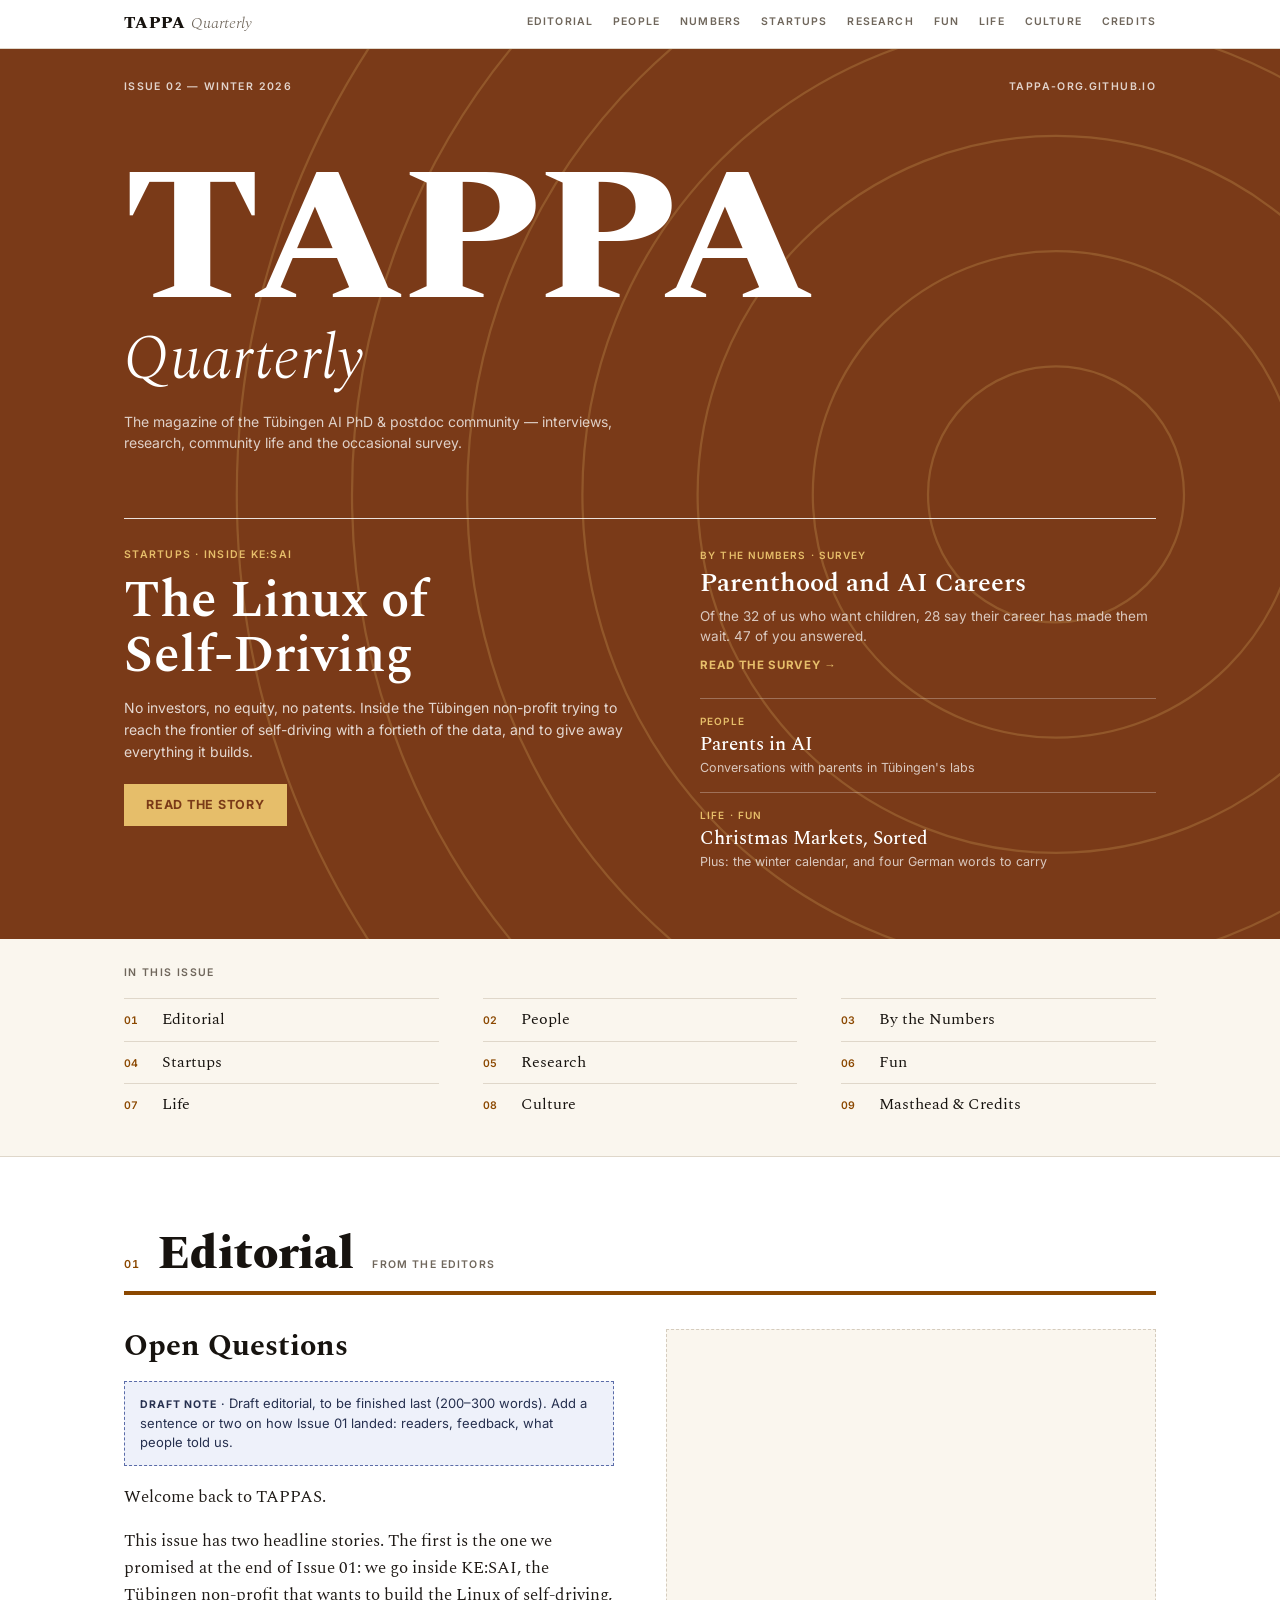
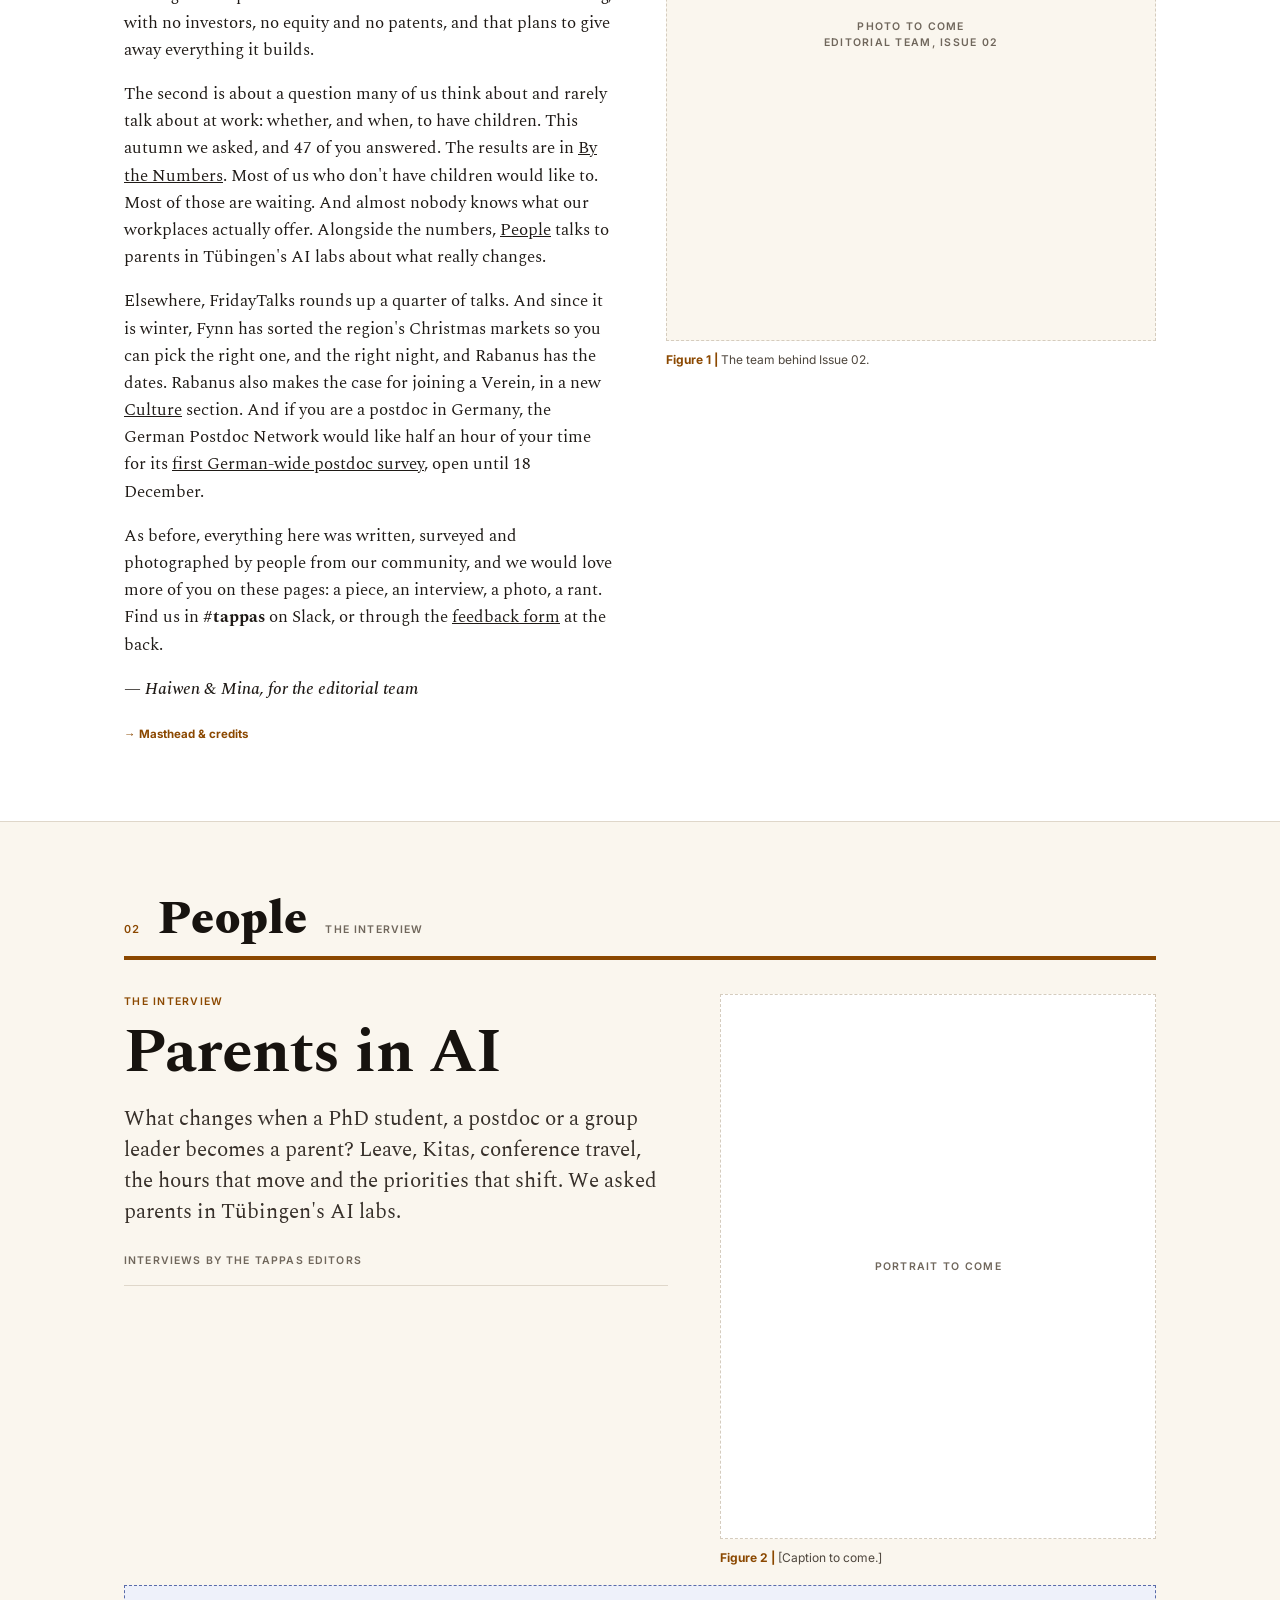
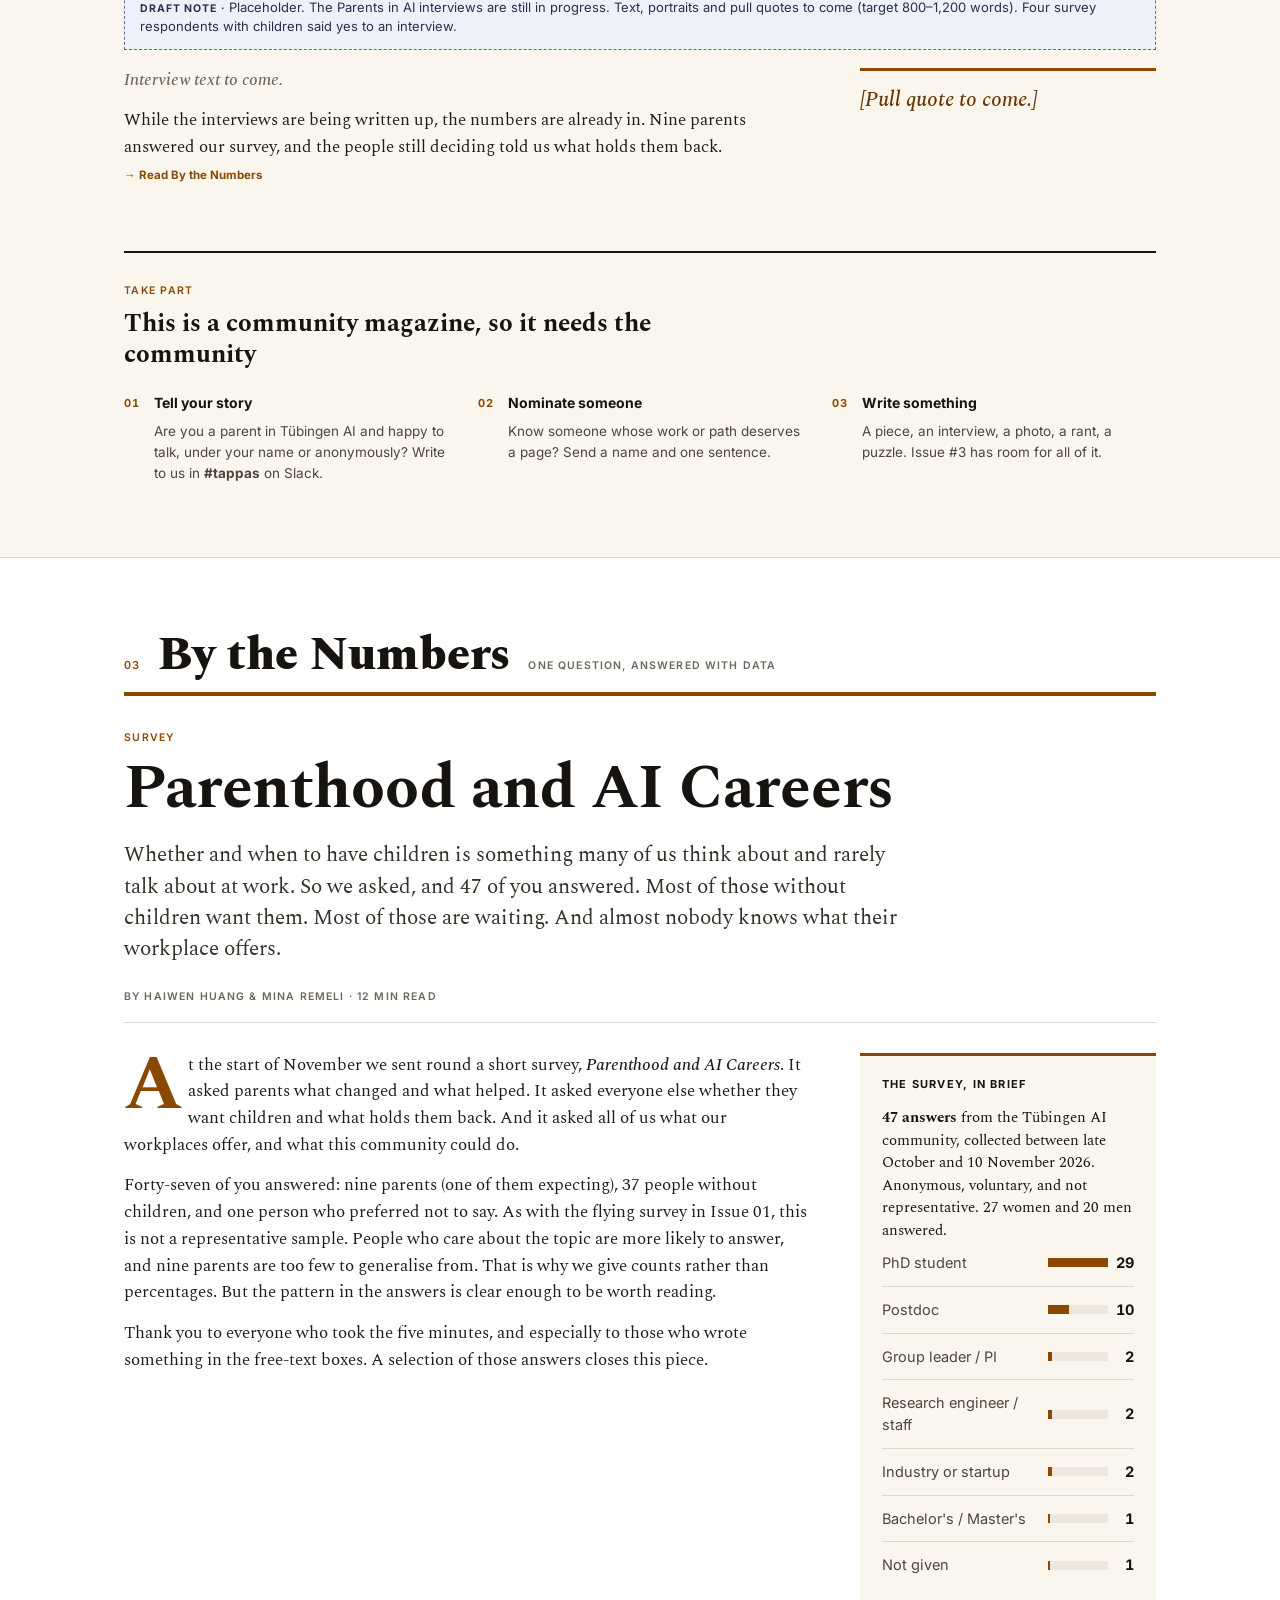
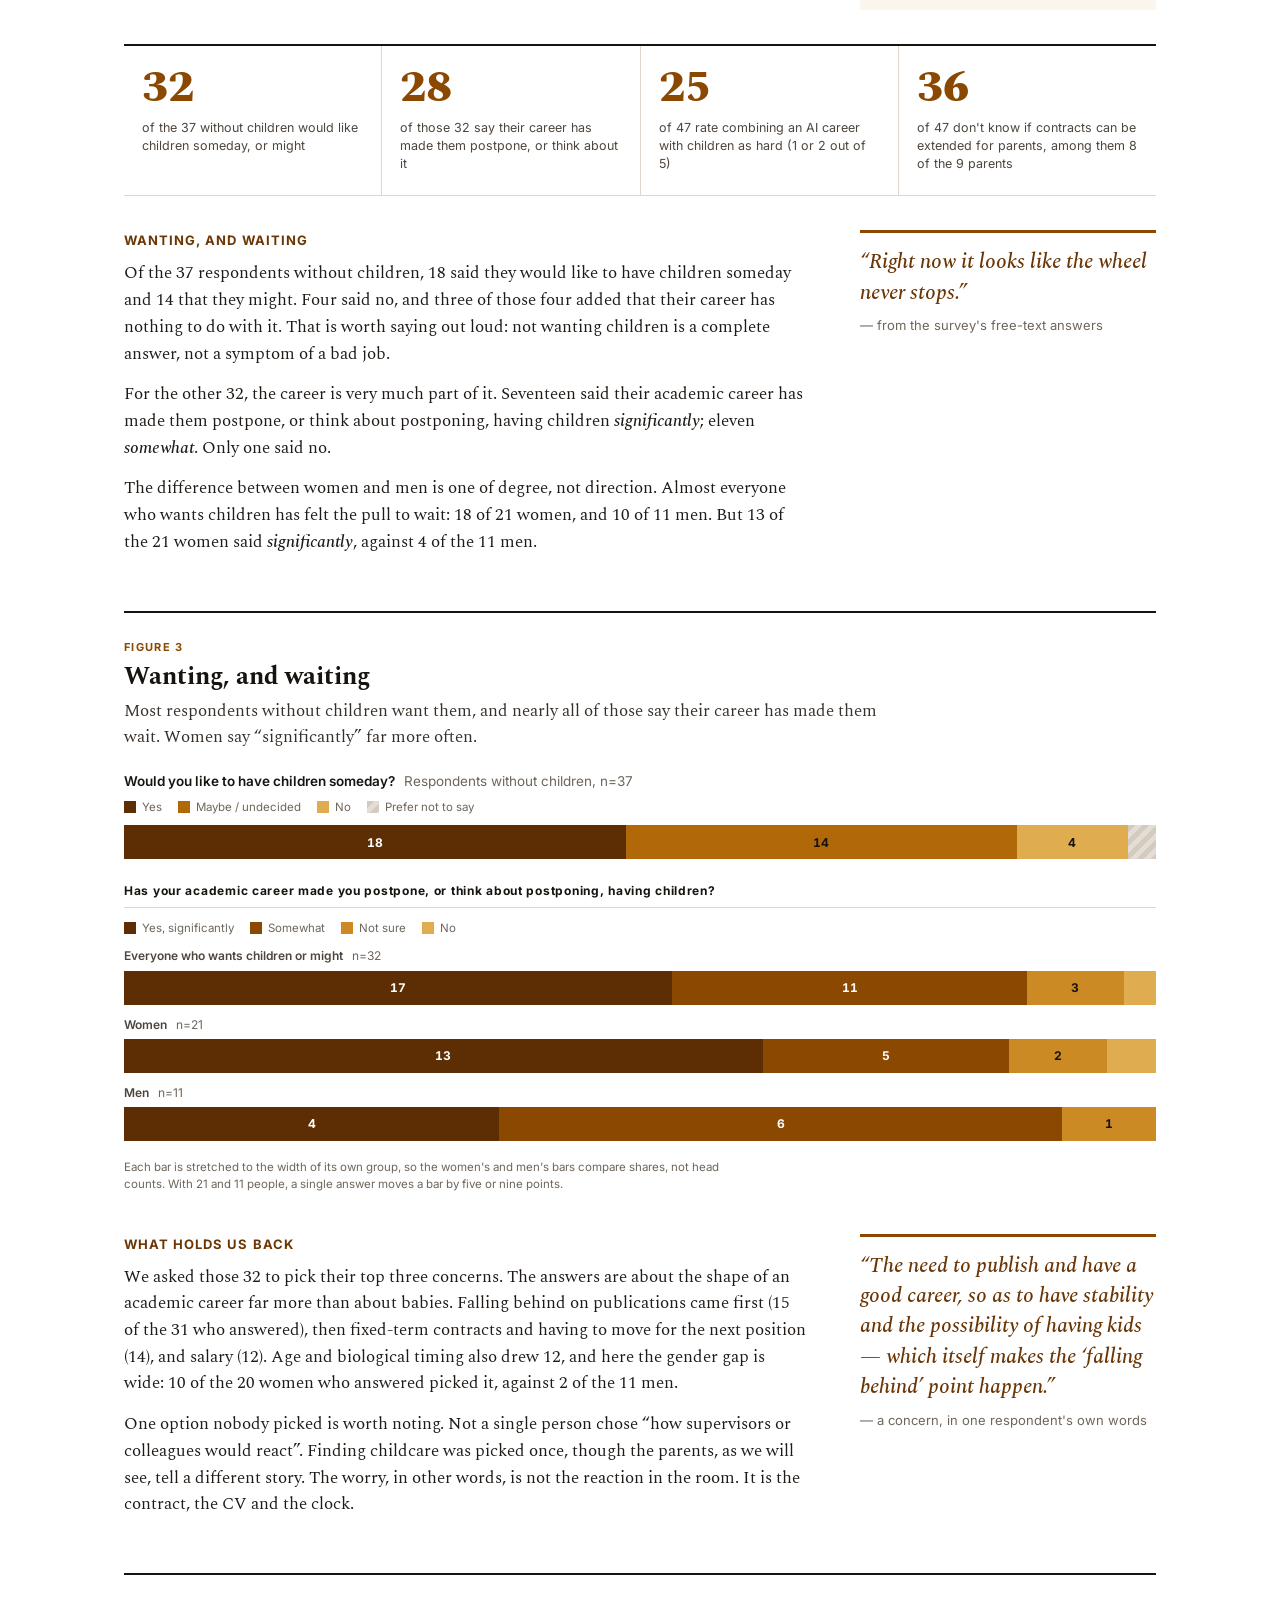
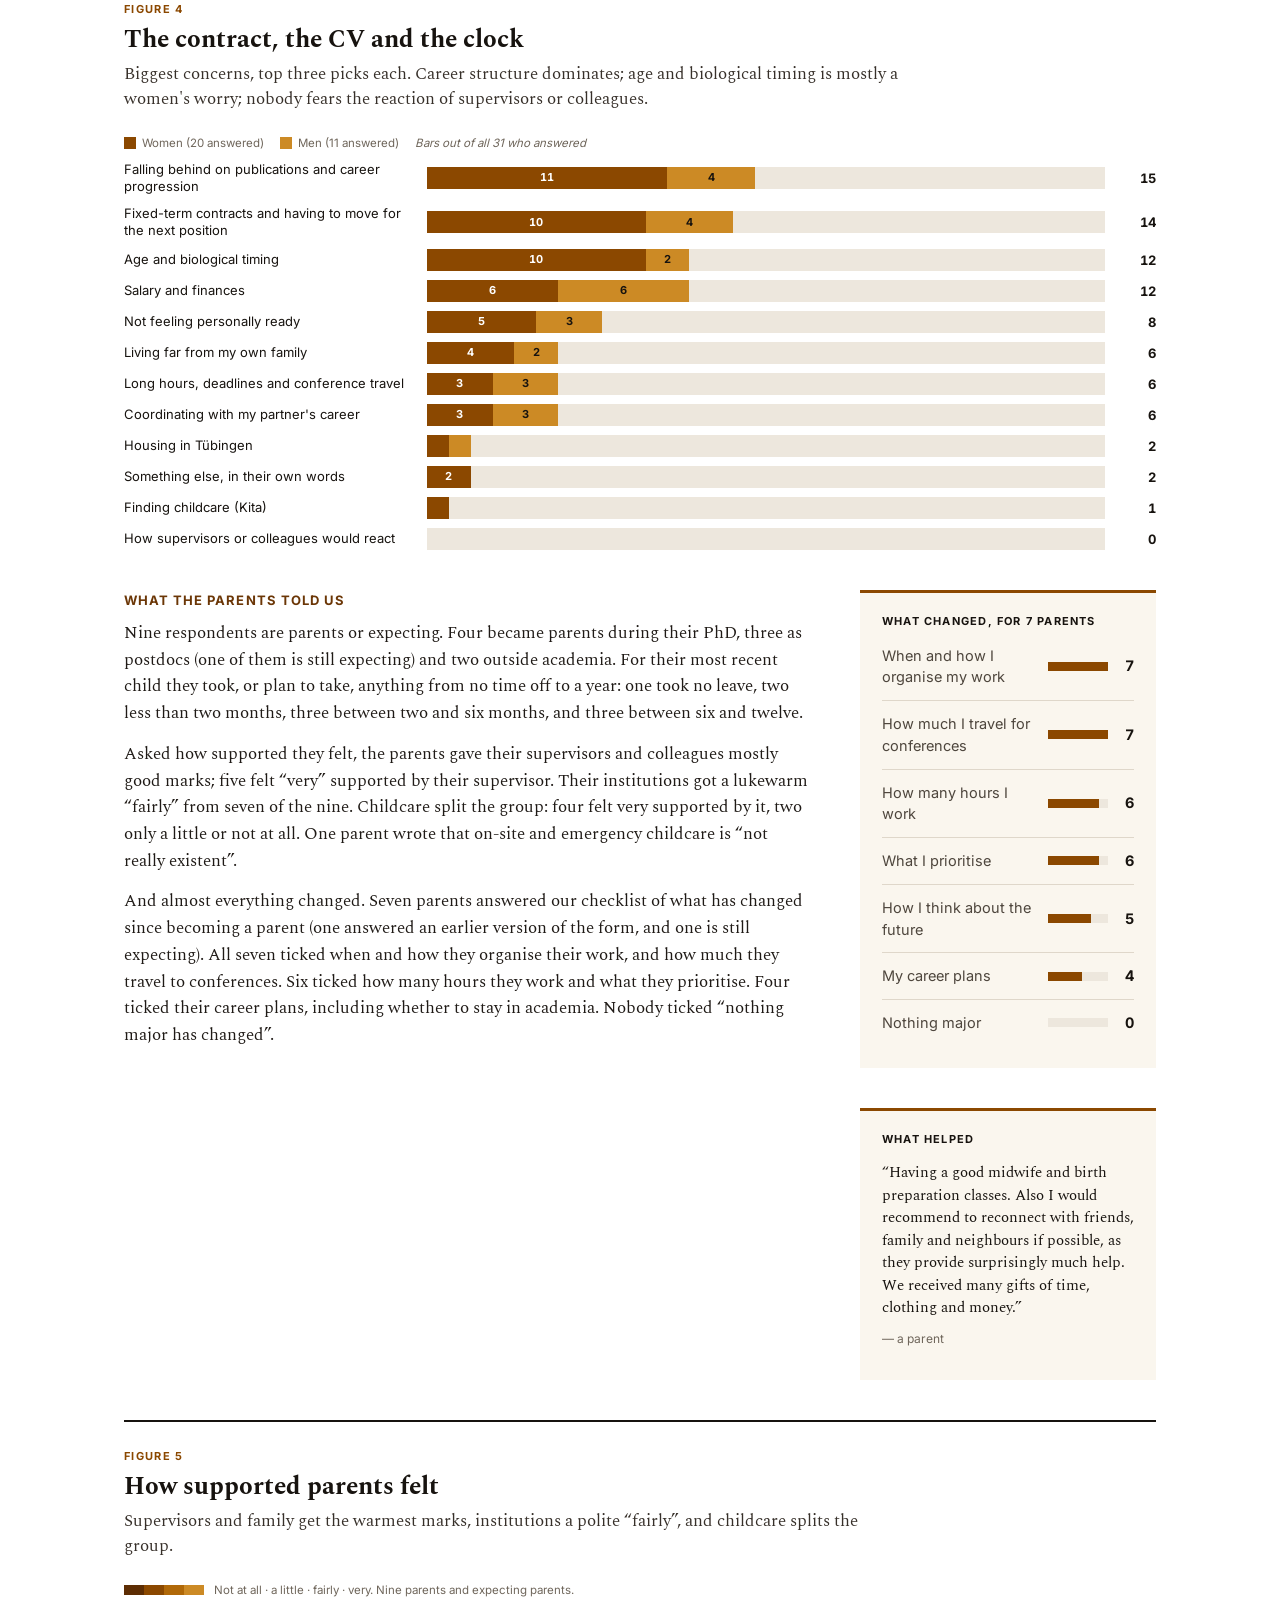
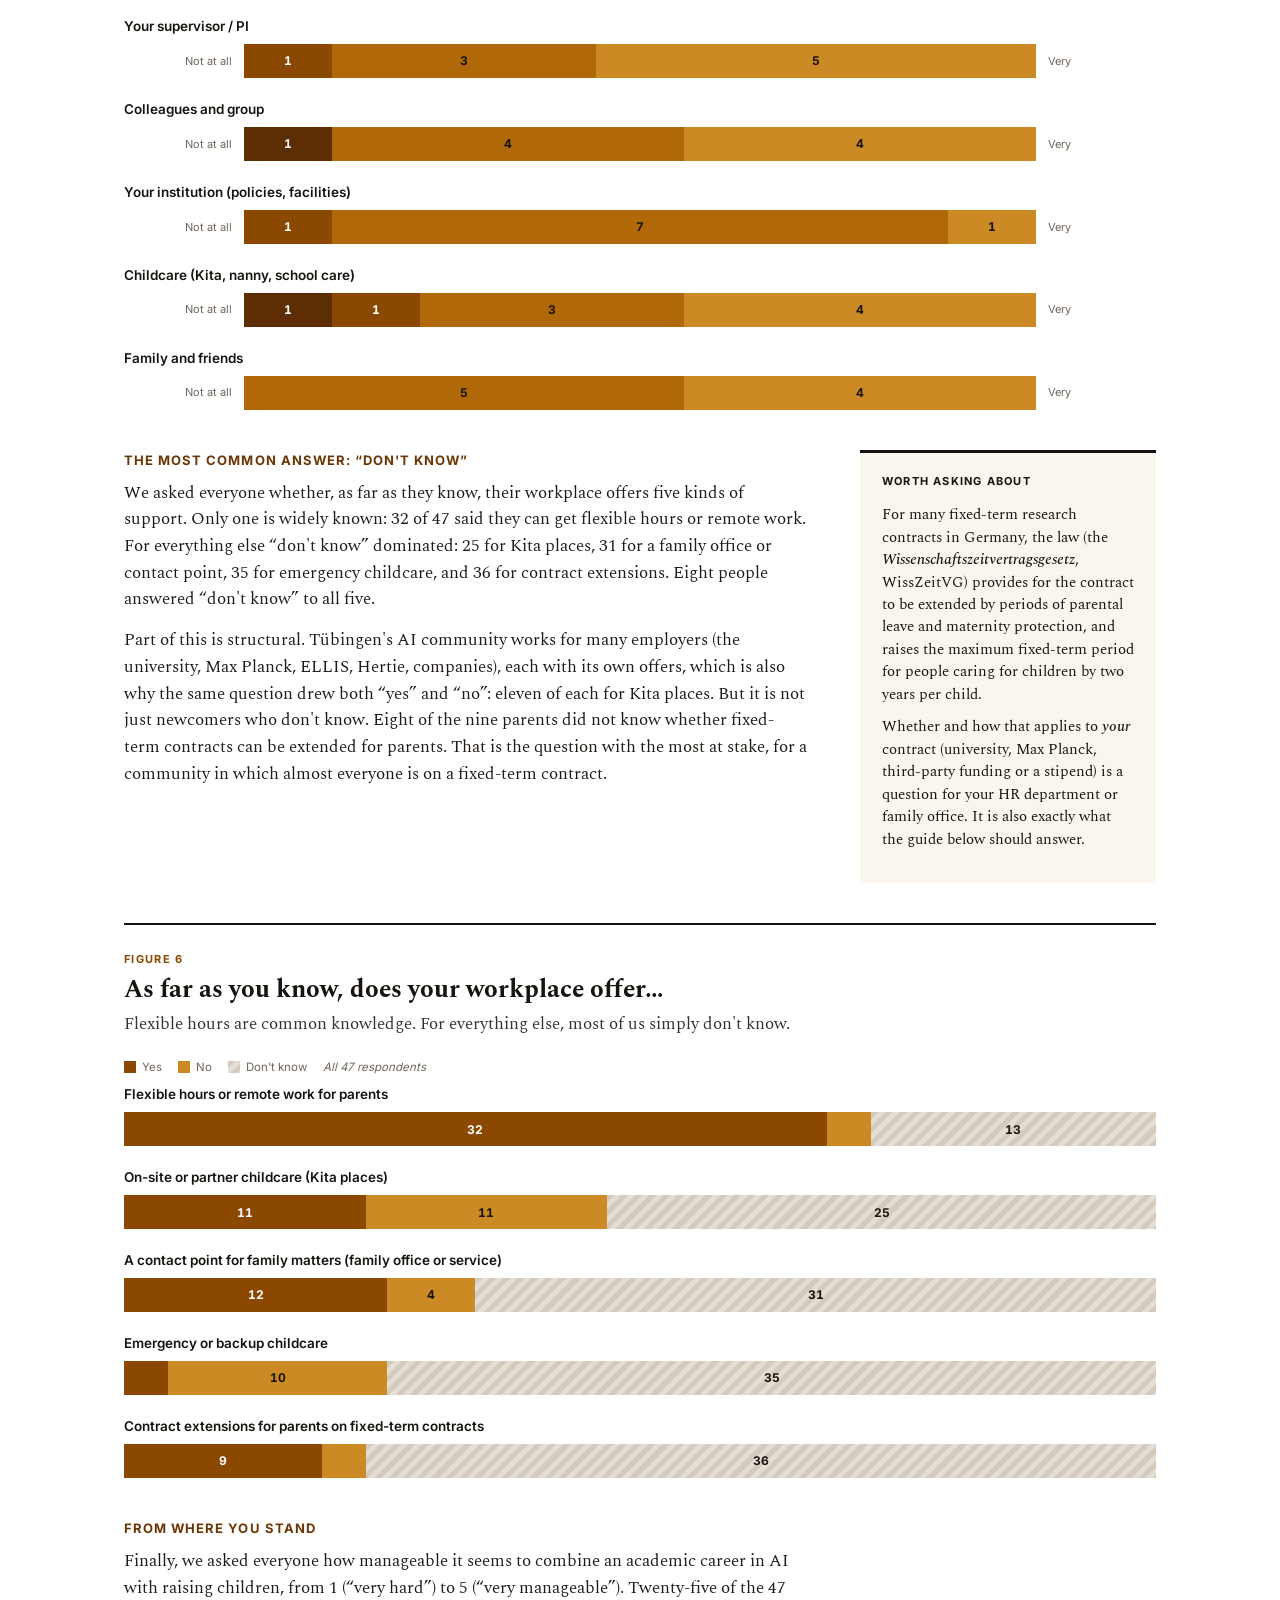
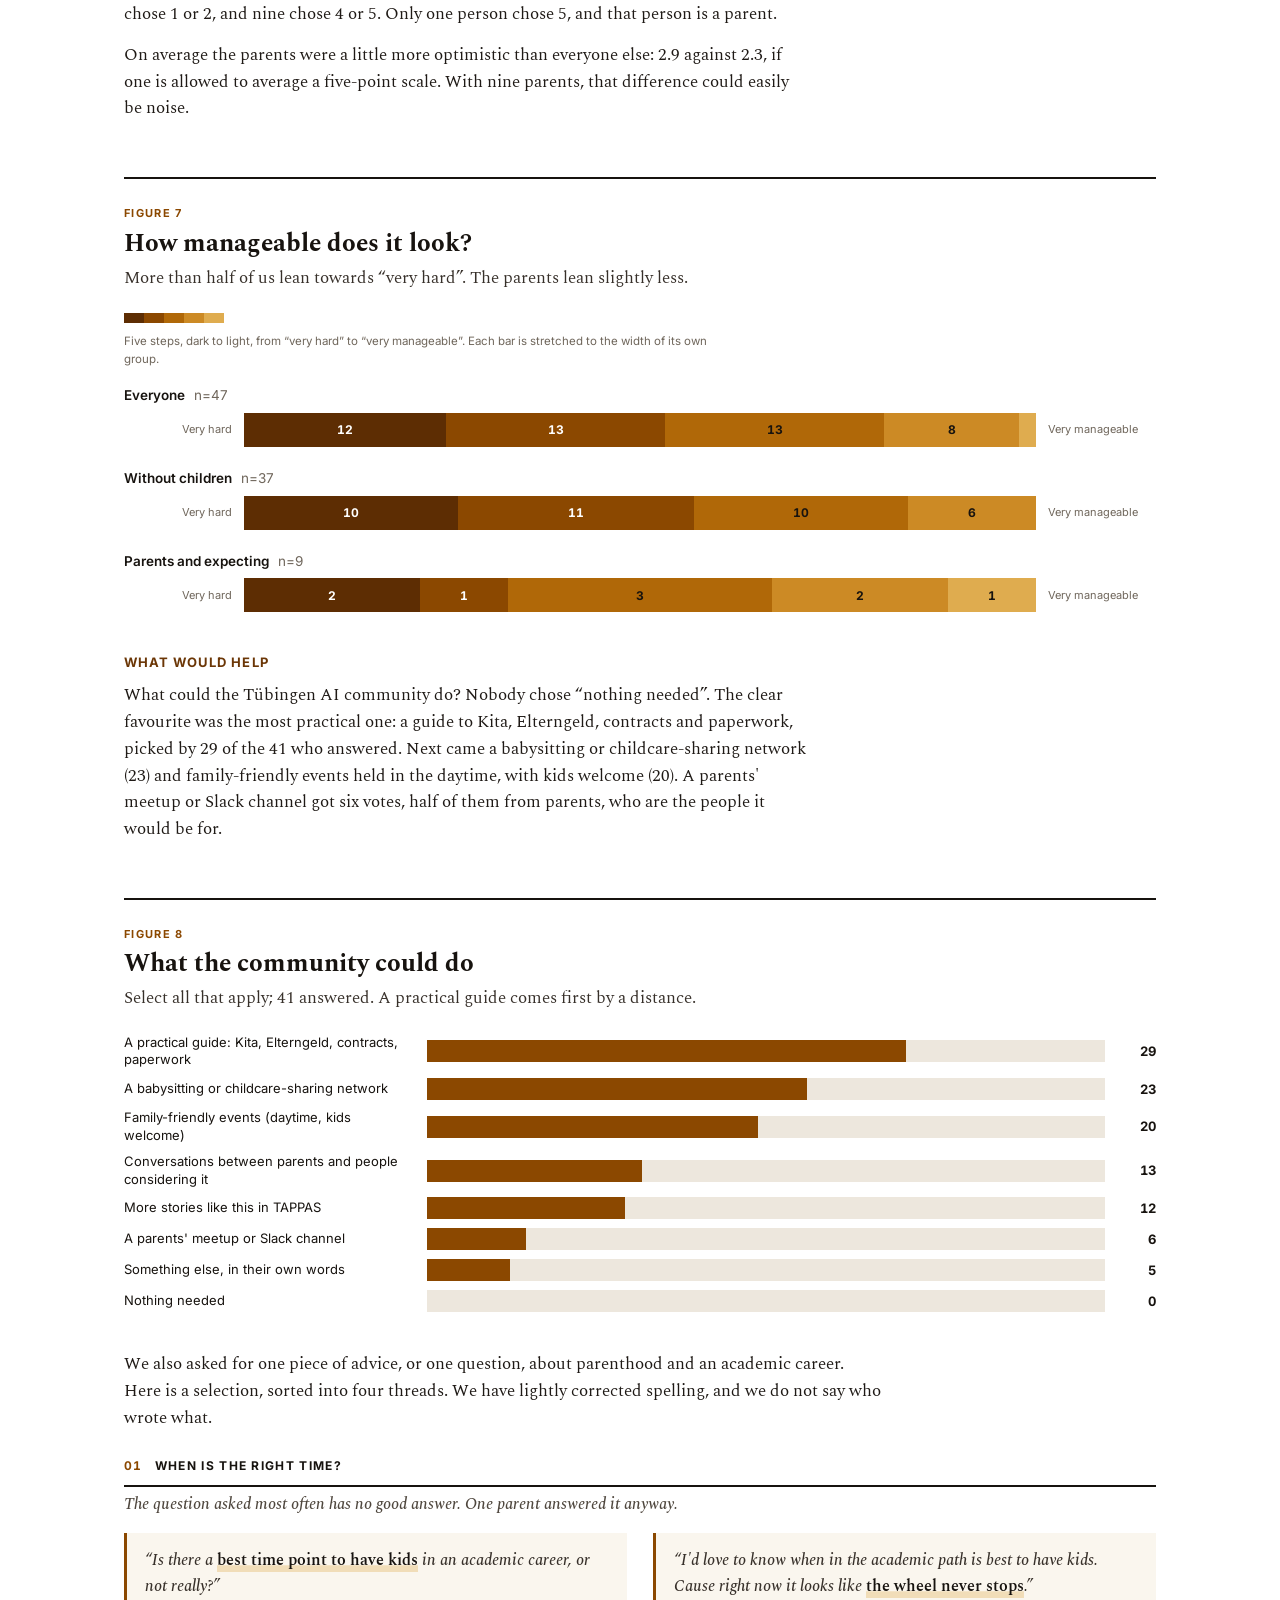
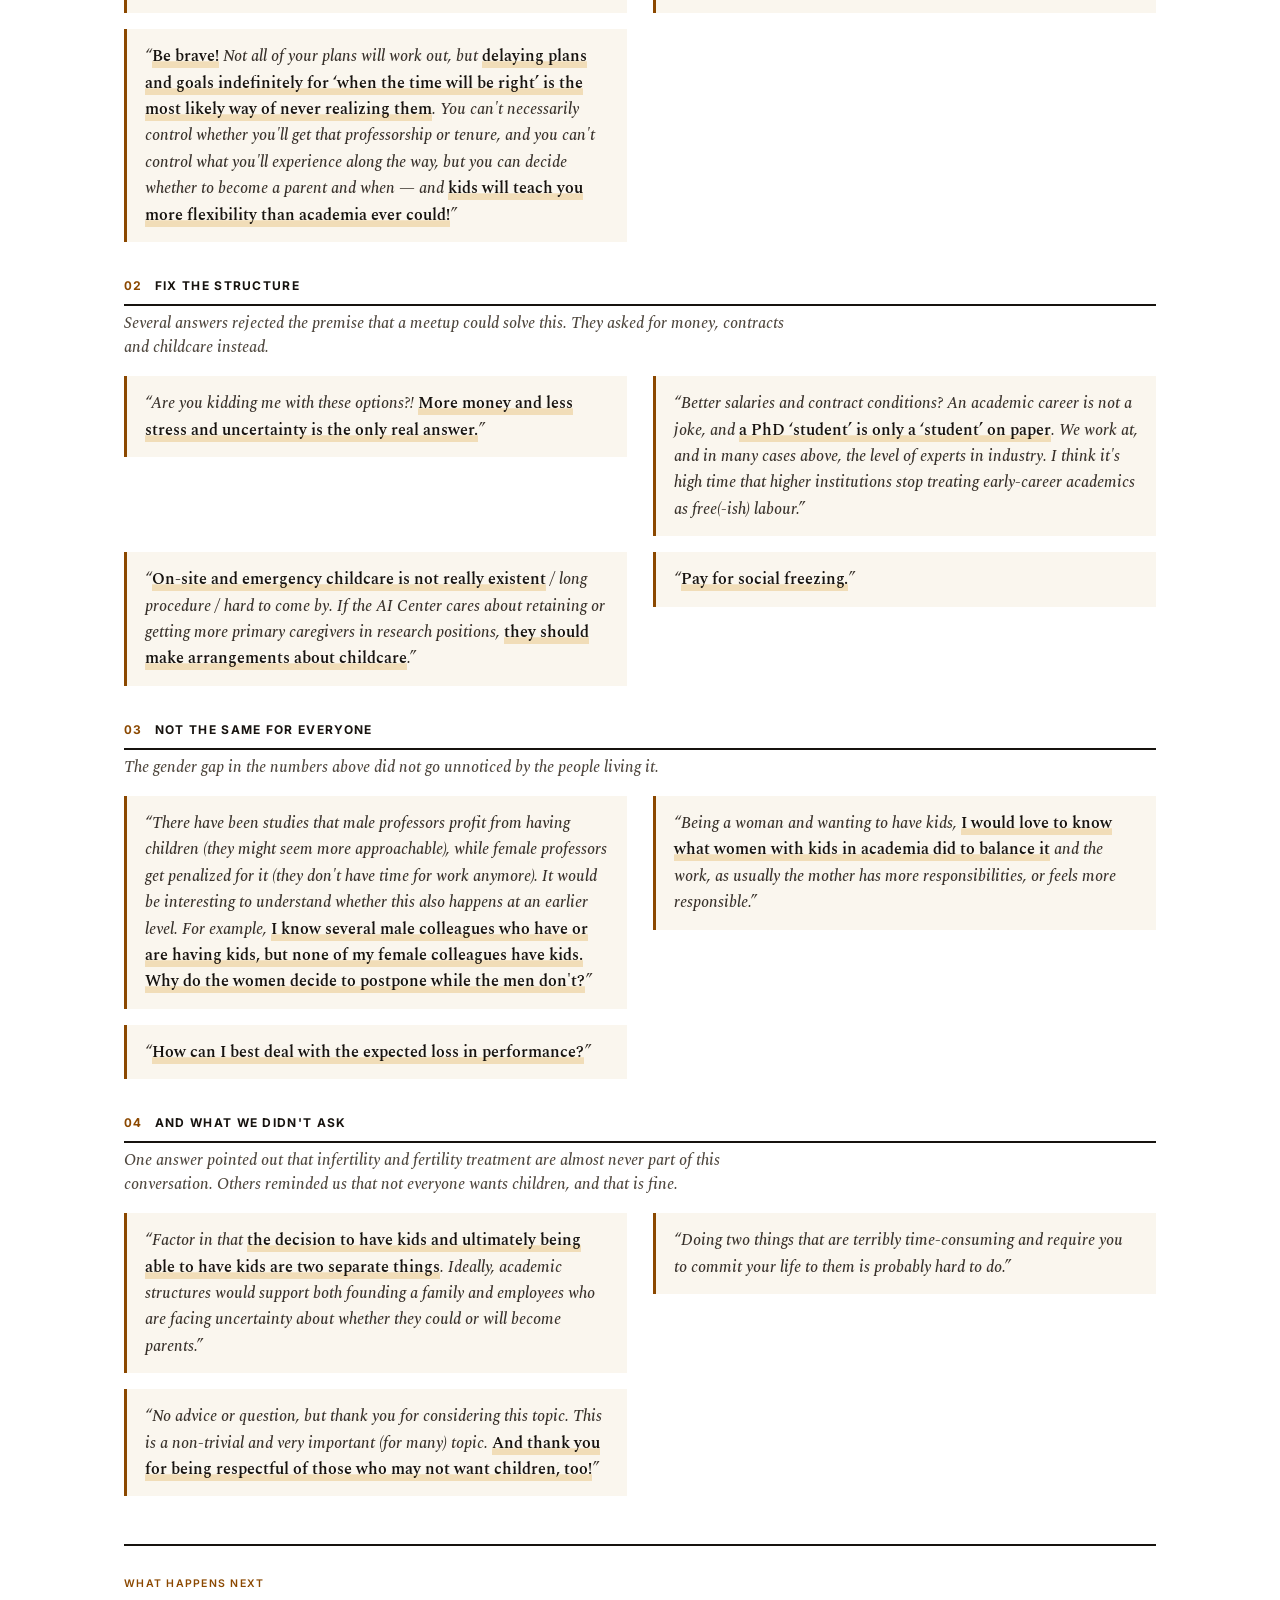
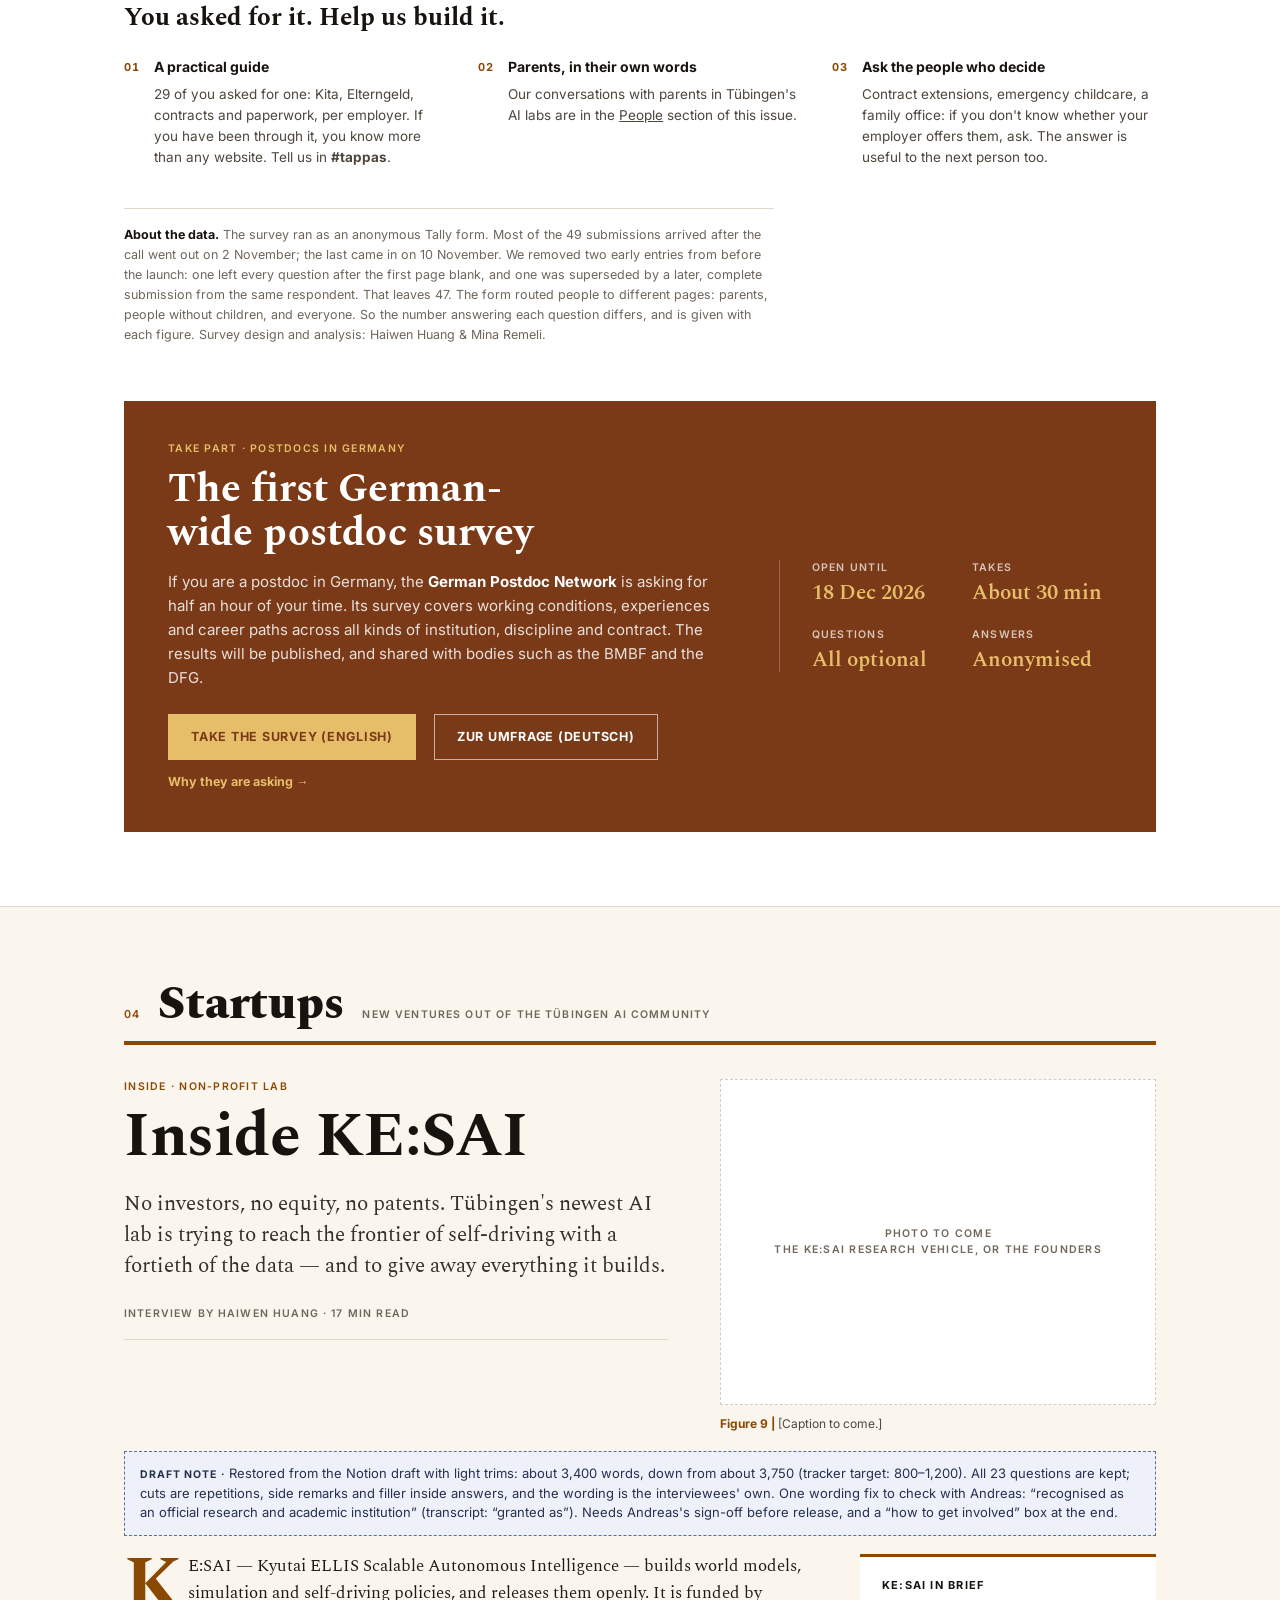
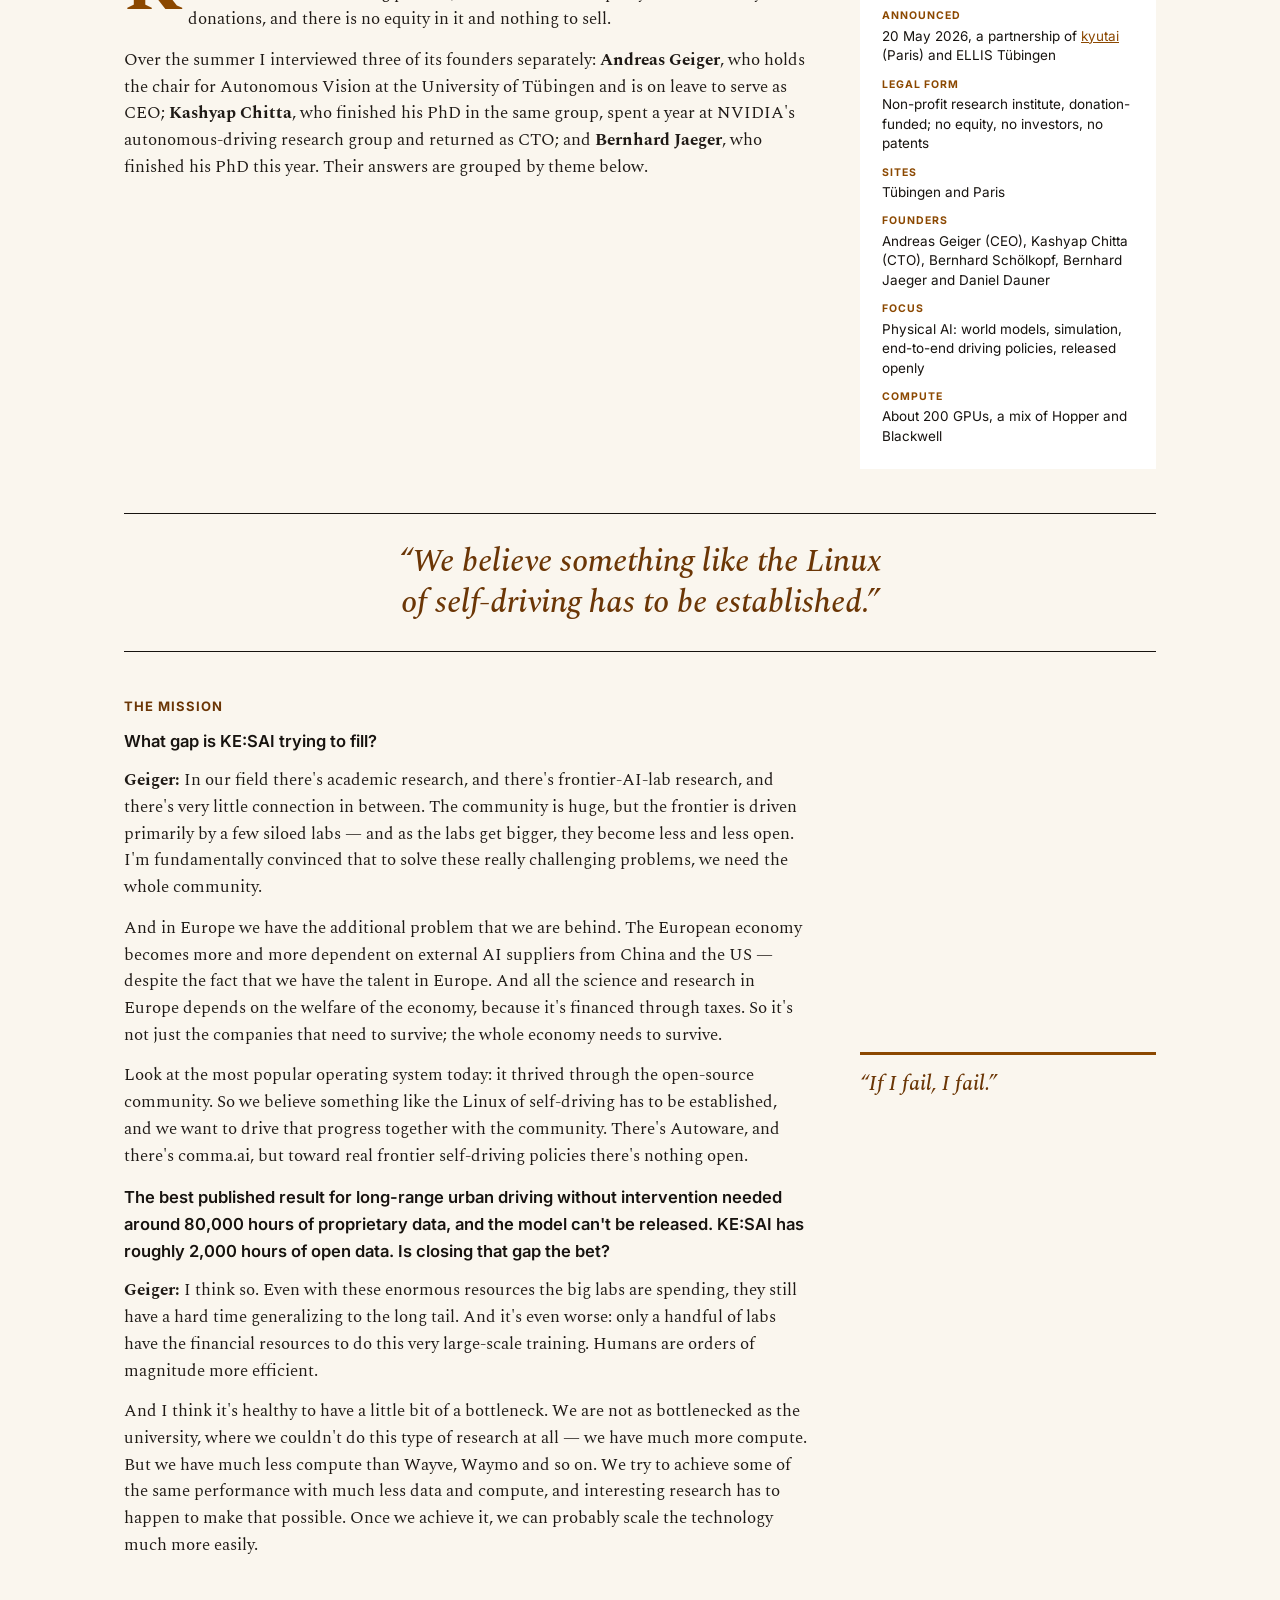
==== magazine/issue-2/index.html @ 5b1c32f0 "Issue 2: make the postdoc survey call stand out; drop its draft note The German Postdoc Network surv" ====
<!DOCTYPE html>
<html lang="en">
<head>
<meta charset="UTF-8">
<meta name="viewport" content="width=device-width, initial-scale=1.0">
<title>TAPPA Quarterly — Issue 02</title>
<!-- Fonts are served from this origin, not a third-party CDN, so no visitor IP
     is disclosed to Google. See fonts/OFL-*.txt for the licences. -->
<link rel="preload" href="fonts/spectral-800-latin.woff2" as="font" type="font/woff2" crossorigin>
<link rel="preload" href="fonts/spectral-400-latin.woff2" as="font" type="font/woff2" crossorigin>
<link rel="preload" href="fonts/inter-600-latin.woff2" as="font" type="font/woff2" crossorigin>
<link rel="stylesheet" href="fonts.css">
<link rel="stylesheet" href="styles.css">

<!-- Visitor counting — GoatCounter. Sets no cookies and writes nothing to
     the reader's device, so no § 25 TDDDG consent banner is required; it
     stores no raw IP address, only a daily-salted hash. Legal basis
     Art. 6(1)(f) GDPR. Described in the privacy column at the foot of this
     page — the two must stay in step. -->
<script src="../../assets/js/goatcounter.js"></script>
</head>
<body>

<!-- ============================================================
     DRAFT. Boxes marked .draft-note are editors' notes and must be
     removed before release. Every .ph-empty slot is waiting on a
     real photograph.
     ============================================================ -->

<div class="progress" id="progress"></div>

<header class="topbar">
  <div class="topbar-inner">
    <a class="mark" href="#top">TAPPA <span>Quarterly</span></a>
    <nav id="nav">
      <a href="#editorial">Editorial</a>
      <a href="#people">People</a>
      <a href="#numbers">Numbers</a>
      <a href="#startups">Startups</a>
      <a href="#research">Research</a>
      <a href="#fun">Fun</a>
      <a href="#life">Life</a>
      <a href="#culture">Culture</a>
      <a href="#credits">Credits</a>
    </nav>
  </div>
</header>

<main id="top">

  <!-- ============================ COVER ============================ -->
  <section class="cover">
    <svg class="cover-art" viewBox="0 0 400 300" preserveAspectRatio="xMidYMid slice" aria-hidden="true">
      <g fill="none" stroke="#E6BE6A" stroke-width="0.7" opacity="0.22">
        <circle cx="330" cy="150" r="40"/><circle cx="330" cy="150" r="76"/>
        <circle cx="330" cy="150" r="112"/><circle cx="330" cy="150" r="148"/>
        <circle cx="330" cy="150" r="184"/><circle cx="330" cy="150" r="220"/>
        <circle cx="330" cy="150" r="256"/>
      </g>
    </svg>
    <canvas class="cover-field" id="cover-field" aria-hidden="true"></canvas>

    <div class="cover-top">
      <span>Issue 02 — Winter 2026</span>
      <span>tappa-org.github.io</span>
    </div>

    <div class="lockup-wrap">
      <span class="brand">TAPPA</span>
      <span class="quarterly">Quarterly</span>
      <p class="cover-desc">The magazine of the Tübingen AI PhD &amp; postdoc community — interviews, research, community life and the occasional survey.</p>
    </div>

    <div class="cover-lead">
      <div class="cover-lead-inner">
        <div>
          <div class="kicker kicker-mint">Startups · Inside KE:SAI</div>
          <h1 class="cover-headline">The Linux of Self-Driving</h1>
          <p class="cover-standfirst">No investors, no equity, no patents. Inside the Tübingen non-profit trying to reach the frontier of self-driving with a fortieth of the data, and to give away everything it builds.</p>
          <a class="cover-cta" href="#startups">Read the story</a>
        </div>
        <div class="teasers">
          <a class="teaser teaser-feature" href="#numbers">
            <span>
              <span class="teaser-label">By the Numbers · Survey</span>
              <span class="teaser-title">Parenthood and AI Careers</span>
              <span class="teaser-blurb">Of the 32 of us who want children, 28 say their career has made them wait. 47 of you answered.</span>
              <span class="teaser-more">Read the survey →</span>
            </span>
          </a>
          <a class="teaser" href="#people">
            <span>
              <span class="teaser-label">People</span>
              <span class="teaser-title">Parents in AI</span>
              <span class="teaser-blurb">Conversations with parents in Tübingen's labs</span>
            </span>
          </a>
          <a class="teaser" href="#life">
            <span>
              <span class="teaser-label">Life · Fun</span>
              <span class="teaser-title">Christmas Markets, Sorted</span>
              <span class="teaser-blurb">Plus: the winter calendar, and four German words to carry</span>
            </span>
          </a>
        </div>
      </div>
    </div>
  </section>

  <!-- ============================ CONTENTS ============================ -->
  <section class="contents">
    <div class="col">
      <div class="contents-head">In this issue</div>
      <ul class="contents-list">
        <li><a href="#editorial"><span class="n">01</span><span class="t">Editorial</span></a></li>
        <li><a href="#people"><span class="n">02</span><span class="t">People</span></a></li>
        <li><a href="#numbers"><span class="n">03</span><span class="t">By the Numbers</span></a></li>
        <li><a href="#startups"><span class="n">04</span><span class="t">Startups</span></a></li>
        <li><a href="#research"><span class="n">05</span><span class="t">Research</span></a></li>
        <li><a href="#fun"><span class="n">06</span><span class="t">Fun</span></a></li>
        <li><a href="#life"><span class="n">07</span><span class="t">Life</span></a></li>
        <li><a href="#culture"><span class="n">08</span><span class="t">Culture</span></a></li>
        <li><a href="#credits"><span class="n">09</span><span class="t">Masthead &amp; Credits</span></a></li>
      </ul>
    </div>
  </section>

  <!-- ============================ EDITORIAL ============================ -->
  <section class="chapter" id="editorial">
    <div class="col">
      <div class="chapter-head">
        <span class="n">01</span>
        <h2>Editorial</h2>
        <span class="sub">From the editors</span>
      </div>
      <div class="accent-rule"></div>

      <div class="split split-reverse">
        <figure class="fig">
          <div class="ph ph-portrait ph-empty">
            <span class="ph-empty-label">Photo to come<br>Editorial team, Issue 02</span>
          </div>
          <figcaption class="figcaption">
            <span class="fignum">Figure 1 |</span> The team behind Issue 02.
          </figcaption>
        </figure>
        <div>
          <h3 class="sub-headline">Open Questions</h3>
          <p class="draft-note">Draft editorial, to be finished last (200–300 words). Add a sentence or two on how Issue 01 landed: readers, feedback, what people told us.</p>
          <p>Welcome back to TAPPAS.</p>
          <p>This issue has two headline stories. The first is the one we promised at the end of Issue 01: we go inside KE:SAI, the Tübingen non-profit that wants to build the Linux of self-driving, with no investors, no equity and no patents, and that plans to give away everything it builds.</p>
          <p>The second is about a question many of us think about and rarely talk about at work: whether, and when, to have children. This autumn we asked, and 47 of you answered. The results are in <a href="#numbers">By the Numbers</a>. Most of us who don't have children would like to. Most of those are waiting. And almost nobody knows what our workplaces actually offer. Alongside the numbers, <a href="#people">People</a> talks to parents in Tübingen's AI labs about what really changes.</p>
          <p>Elsewhere, FridayTalks rounds up a quarter of talks. And since it is winter, Fynn has sorted the region's Christmas markets so you can pick the right one, and the right night, and Rabanus has the dates. Rabanus also makes the case for joining a Verein, in a new <a href="#culture">Culture</a> section. And if you are a postdoc in Germany, the German Postdoc Network would like half an hour of your time for its <a href="#postdoc-survey">first German-wide postdoc survey</a>, open until 18 December.</p>
          <p>As before, everything here was written, surveyed and photographed by people from our community, and we would love more of you on these pages: a piece, an interview, a photo, a rant. Find us in <strong>#tappas</strong> on Slack, or through the <a href="#feedback">feedback form</a> at the back.</p>
          <p><em>— Haiwen &amp; Mina, for the editorial team</em></p>
          <a class="arrow-link" href="#credits">→ Masthead &amp; credits</a>
        </div>
      </div>
    </div>
  </section>

  <!-- ============================ PEOPLE ============================ -->
  <section class="chapter chapter-warm" id="people">
    <div class="col">
      <div class="chapter-head">
        <span class="n">02</span>
        <h2>People</h2>
        <span class="sub">The interview</span>
      </div>
      <div class="accent-rule"></div>

      <div class="split split-wide">
        <div>
          <div class="kicker">The Interview</div>
          <h3 class="feature-headline">Parents in AI</h3>
          <p class="standfirst">What changes when a PhD student, a postdoc or a group leader becomes a parent? Leave, Kitas, conference travel, the hours that move and the priorities that shift. We asked parents in Tübingen's AI labs.</p>
          <div class="byline">Interviews by the TAPPAS editors</div>
        </div>
        <figure class="fig">
          <div class="ph ph-portrait ph-empty">
            <span class="ph-empty-label">Portrait to come</span>
          </div>
          <figcaption class="figcaption">
            <span class="fignum">Figure 2 |</span> [Caption to come.]
          </figcaption>
        </figure>
      </div>

      <div class="draft-note">
        Placeholder. The Parents in AI interviews are still in progress. Text, portraits and pull quotes to come (target 800–1,200 words). Four survey respondents with children said yes to an interview.
      </div>

      <div class="grid">
      <div class="feature-body">
        <p class="placeholder-text">Interview text to come.</p>
        <p>While the interviews are being written up, the numbers are already in. Nine parents answered our survey, and the people still deciding told us what holds them back. <a class="arrow-link" href="#numbers">→ Read By the Numbers</a></p>
      </div>
      <aside class="article-rail">
        <blockquote class="rail-quote">[Pull quote to come.]</blockquote>
      </aside>
      </div>

      <div class="takepart">
        <div class="takepart-head">
          <div class="kicker">Take part</div>
          <h4 class="takepart-title">This is a community magazine, so it needs the community</h4>
        </div>
        <ul class="takepart-list">
          <li>
            <span class="takepart-n">01</span>
            <div>
              <h5>Tell your story</h5>
              <p>Are you a parent in Tübingen AI and happy to talk, under your name or anonymously? Write to us in <strong data-todo="slack-channel-url">#tappas</strong> on Slack.</p>
            </div>
          </li>
          <li>
            <span class="takepart-n">02</span>
            <div>
              <h5>Nominate someone</h5>
              <p>Know someone whose work or path deserves a page? Send a name and one sentence.</p>
            </div>
          </li>
          <li>
            <span class="takepart-n">03</span>
            <div>
              <h5>Write something</h5>
              <p>A piece, an interview, a photo, a rant, a puzzle. Issue&nbsp;#3 has room for all of it.</p>
            </div>
          </li>
        </ul>
      </div>
    </div>
  </section>

  <!-- ============================ BY THE NUMBERS ============================ -->
  <section class="chapter" id="numbers">
    <div class="col">
      <div class="chapter-head">
        <span class="n">03</span>
        <h2>By the Numbers</h2>
        <span class="sub">One question, answered with data</span>
      </div>
      <div class="accent-rule"></div>

      <article id="survey">
      <div class="kicker">Survey</div>
      <h3 class="feature-headline">Parenthood and AI Careers</h3>
      <p class="standfirst">Whether and when to have children is something many of us think about and rarely talk about at work. So we asked, and 47 of you answered. Most of those without children want them. Most of those are waiting. And almost nobody knows what their workplace offers.</p>
      <div class="byline">By Haiwen Huang &amp; Mina Remeli · <span class="read-time" data-for="survey"></span></div>

      <div class="grid">
      <div class="feature-body">
        <p>At the start of November we sent round a short survey, <em>Parenthood and AI Careers</em>. It asked parents what changed and what helped. It asked everyone else whether they want children and what holds them back. And it asked all of us what our workplaces offer, and what this community could do.</p>
        <p>Forty-seven of you answered: nine parents (one of them expecting), 37 people without children, and one person who preferred not to say. As with the flying survey in Issue&nbsp;01, this is not a representative sample. People who care about the topic are more likely to answer, and nine parents are too few to generalise from. That is why we give counts rather than percentages. But the pattern in the answers is clear enough to be worth reading.</p>
        <p>Thank you to everyone who took the five minutes, and especially to those who wrote something in the free-text boxes. A selection of those answers closes this piece.</p>
      </div>
      <aside class="article-rail">
        <div class="aside-box">
          <div class="aside-heading">The survey, in brief</div>
          <p><strong>47 answers</strong> from the Tübingen AI community, collected between late October and 10 November 2026. Anonymous, voluntary, and not representative. 27 women and 20 men answered.</p>
          <ul class="minibars">
              <li class="minibar-row">
                <span class="minibar-label">PhD student</span>
                <span class="minibar-track"><span class="minibar-fill" style="--w:100.0000%"></span></span>
                <span class="minibar-n">29</span>
              </li>
              <li class="minibar-row">
                <span class="minibar-label">Postdoc</span>
                <span class="minibar-track"><span class="minibar-fill" style="--w:34.4828%"></span></span>
                <span class="minibar-n">10</span>
              </li>
              <li class="minibar-row">
                <span class="minibar-label">Group leader / PI</span>
                <span class="minibar-track"><span class="minibar-fill" style="--w:6.8966%"></span></span>
                <span class="minibar-n">2</span>
              </li>
              <li class="minibar-row">
                <span class="minibar-label">Research engineer / staff</span>
                <span class="minibar-track"><span class="minibar-fill" style="--w:6.8966%"></span></span>
                <span class="minibar-n">2</span>
              </li>
              <li class="minibar-row">
                <span class="minibar-label">Industry or startup</span>
                <span class="minibar-track"><span class="minibar-fill" style="--w:6.8966%"></span></span>
                <span class="minibar-n">2</span>
              </li>
              <li class="minibar-row">
                <span class="minibar-label">Bachelor&#x27;s / Master&#x27;s</span>
                <span class="minibar-track"><span class="minibar-fill" style="--w:3.4483%"></span></span>
                <span class="minibar-n">1</span>
              </li>
              <li class="minibar-row">
                <span class="minibar-label">Not given</span>
                <span class="minibar-track"><span class="minibar-fill" style="--w:3.4483%"></span></span>
                <span class="minibar-n">1</span>
              </li>
          </ul>
        </div>
      </aside>
      </div>

      <div class="stats">
        <div class="stat-tile">
          <span class="stat-n">32</span>
          <span class="stat-l">of the 37 without children would like children someday, or might</span>
        </div>
        <div class="stat-tile">
          <span class="stat-n">28</span>
          <span class="stat-l">of those 32 say their career has made them postpone, or think about it</span>
        </div>
        <div class="stat-tile">
          <span class="stat-n">25</span>
          <span class="stat-l">of 47 rate combining an AI career with children as hard (1 or 2 out of 5)</span>
        </div>
        <div class="stat-tile">
          <span class="stat-n">36</span>
          <span class="stat-l">of 47 don't know if contracts can be extended for parents, among them 8 of the 9 parents</span>
        </div>
      </div>

      <!-- ---------------- wanting, and waiting ---------------- -->
      <div class="grid" style="margin-top:34px">
      <div class="feature-body feature-body-tail">
        <h4 class="qa-part">Wanting, and waiting</h4>
        <p>Of the 37 respondents without children, 18 said they would like to have children someday and 14 that they might. Four said no, and three of those four added that their career has nothing to do with it. That is worth saying out loud: not wanting children is a complete answer, not a symptom of a bad job.</p>
        <p>For the other 32, the career is very much part of it. Seventeen said their academic career has made them postpone, or think about postponing, having children <em>significantly</em>; eleven <em>somewhat</em>. Only one said no.</p>
        <p>The difference between women and men is one of degree, not direction. Almost everyone who wants children has felt the pull to wait: 18 of 21 women, and 10 of 11 men. But 13 of the 21 women said <em>significantly</em>, against 4 of the 11 men.</p>
      </div>
      <aside class="article-rail">
        <blockquote class="rail-quote">“Right now it looks like the wheel never stops.”
          <footer class="pullquote-credit">— from the survey's free-text answers</footer>
        </blockquote>
      </aside>
      </div>

      <div class="chart">
        <div class="chart-head">
          <span class="chart-num">Figure 3</span>
          <h4 class="chart-title">Wanting, and waiting</h4>
          <p class="chart-say">Most respondents without children want them, and nearly all of those say their career has made them wait. Women say “significantly” far more often.</p>
        </div>
        <div class="chart-rows">
        <div class="chart-row">
          <p class="chart-q">Would you like to have children someday? <span class="chart-n">Respondents without children, n=37</span></p>
          <p class="chart-key">
            <span><i class="lv1"></i>Yes</span>
            <span><i class="lv3"></i>Maybe / undecided</span>
            <span><i class="lv5"></i>No</span>
            <span><i class="dk"></i>Prefer not to say</span>
          </p>
          <div class="chart-bar" role="img" aria-label="Would you like to have children someday? Of 37 answers — Yes, 18; Maybe / undecided, 14; No, 4; Prefer not to say, 1"><span class="seg lv1" style="--w:48.6486%" title="Yes — 18 of 37"><span class="seg-n">18</span></span><span class="seg lv3" style="--w:37.8378%" title="Maybe / undecided — 14 of 37"><span class="seg-n">14</span></span><span class="seg lv5" style="--w:10.8108%" title="No — 4 of 37"><span class="seg-n">4</span></span><span class="seg dk is-tiny" style="--w:2.7027%" title="Prefer not to say — 1 of 37"><span class="seg-n">1</span></span></div>
        </div>
        <div class="chart-panel">
          <h5 class="chart-panel-head">Has your academic career made you postpone, or think about postponing, having children?</h5>
          <p class="chart-key">
            <span><i class="lv1"></i>Yes, significantly</span>
            <span><i class="lv2"></i>Somewhat</span>
            <span><i class="lv4"></i>Not sure</span>
            <span><i class="lv5"></i>No</span>
          </p>
          <div class="chart-row chart-row-group">
            <p class="chart-g">Everyone who wants children or might <span class="chart-n">n=32</span></p>
            <div class="chart-bar" role="img" aria-label="Has your academic career made you postpone, or think about postponing, having children? Of 32 answers — Yes, significantly, 17; Somewhat, 11; Not sure, 3; No, 1"><span class="seg lv1" style="--w:53.1250%" title="Yes, significantly — 17 of 32"><span class="seg-n">17</span></span><span class="seg lv2" style="--w:34.3750%" title="Somewhat — 11 of 32"><span class="seg-n">11</span></span><span class="seg lv4" style="--w:9.3750%" title="Not sure — 3 of 32"><span class="seg-n">3</span></span><span class="seg lv5 is-tiny" style="--w:3.1250%" title="No — 1 of 32"><span class="seg-n">1</span></span></div>
          </div>
          <div class="chart-row chart-row-group">
            <p class="chart-g">Women <span class="chart-n">n=21</span></p>
            <div class="chart-bar" role="img" aria-label="Women. Of 21 answers — Yes, significantly, 13; Somewhat, 5; Not sure, 2; No, 1"><span class="seg lv1" style="--w:61.9048%" title="Yes, significantly — 13 of 21"><span class="seg-n">13</span></span><span class="seg lv2" style="--w:23.8095%" title="Somewhat — 5 of 21"><span class="seg-n">5</span></span><span class="seg lv4" style="--w:9.5238%" title="Not sure — 2 of 21"><span class="seg-n">2</span></span><span class="seg lv5 is-tiny" style="--w:4.7619%" title="No — 1 of 21"><span class="seg-n">1</span></span></div>
          </div>
          <div class="chart-row chart-row-group">
            <p class="chart-g">Men <span class="chart-n">n=11</span></p>
            <div class="chart-bar" role="img" aria-label="Men. Of 11 answers — Yes, significantly, 4; Somewhat, 6; Not sure, 1; No, 0"><span class="seg lv1" style="--w:36.3636%" title="Yes, significantly — 4 of 11"><span class="seg-n">4</span></span><span class="seg lv2" style="--w:54.5455%" title="Somewhat — 6 of 11"><span class="seg-n">6</span></span><span class="seg lv4" style="--w:9.0909%" title="Not sure — 1 of 11"><span class="seg-n">1</span></span></div>
          </div>
        </div>
        </div>
        <p class="chart-legend chart-legend-foot">Each bar is stretched to the width of its own group, so the women's and men's bars compare shares, not head counts. With 21 and 11 people, a single answer moves a bar by five or nine points.</p>
      </div>

      <!-- ---------------- what holds us back ---------------- -->
      <div class="grid" style="margin-top:34px">
      <div class="feature-body feature-body-tail">
        <h4 class="qa-part">What holds us back</h4>
        <p>We asked those 32 to pick their top three concerns. The answers are about the shape of an academic career far more than about babies. Falling behind on publications came first (15 of the 31 who answered), then fixed-term contracts and having to move for the next position (14), and salary (12). Age and biological timing also drew 12, and here the gender gap is wide: 10 of the 20 women who answered picked it, against 2 of the 11 men.</p>
        <p>One option nobody picked is worth noting. Not a single person chose “how supervisors or colleagues would react”. Finding childcare was picked once, though the parents, as we will see, tell a different story. The worry, in other words, is not the reaction in the room. It is the contract, the CV and the clock.</p>
      </div>
      <aside class="article-rail">
        <blockquote class="rail-quote">“The need to publish and have a good career, so as to have stability and the possibility of having kids — which itself makes the ‘falling behind’ point happen.”
          <footer class="pullquote-credit">— a concern, in one respondent's own words</footer>
        </blockquote>
      </aside>
      </div>

      <div class="chart">
        <div class="chart-head">
          <span class="chart-num">Figure 4</span>
          <h4 class="chart-title">The contract, the CV and the clock</h4>
          <p class="chart-say">Biggest concerns, top three picks each. Career structure dominates; age and biological timing is mostly a women's worry; nobody fears the reaction of supervisors or colleagues.</p>
        </div>
        <p class="chart-key">
          <span><i class="lv2"></i>Women (20 answered)</span>
          <span><i class="lv4"></i>Men (11 answered)</span>
          <span class="chart-key-note">Bars out of all 31 who answered</span>
        </p>
        <div class="rank-rows">
          <div class="rank-row">
            <span class="rank-label">Falling behind on publications and career progression</span>
            <div class="chart-bar chart-bar-thin" role="img" aria-label="Falling behind on publications and career progression: picked by 15 of 31 — 11 women, 4 men"><span class="seg lv2" style="--w:35.4839%" title="Falling behind on publications and career progression: Women — 11 of 31"><span class="seg-n">11</span></span><span class="seg lv4" style="--w:12.9032%" title="Falling behind on publications and career progression: Men — 4 of 31"><span class="seg-n">4</span></span></div>
            <span class="rank-n">15</span>
          </div>
          <div class="rank-row">
            <span class="rank-label">Fixed-term contracts and having to move for the next position</span>
            <div class="chart-bar chart-bar-thin" role="img" aria-label="Fixed-term contracts and having to move for the next position: picked by 14 of 31 — 10 women, 4 men"><span class="seg lv2" style="--w:32.2581%" title="Fixed-term contracts and having to move for the next position: Women — 10 of 31"><span class="seg-n">10</span></span><span class="seg lv4" style="--w:12.9032%" title="Fixed-term contracts and having to move for the next position: Men — 4 of 31"><span class="seg-n">4</span></span></div>
            <span class="rank-n">14</span>
          </div>
          <div class="rank-row">
            <span class="rank-label">Age and biological timing</span>
            <div class="chart-bar chart-bar-thin" role="img" aria-label="Age and biological timing: picked by 12 of 31 — 10 women, 2 men"><span class="seg lv2" style="--w:32.2581%" title="Age and biological timing: Women — 10 of 31"><span class="seg-n">10</span></span><span class="seg lv4" style="--w:6.4516%" title="Age and biological timing: Men — 2 of 31"><span class="seg-n">2</span></span></div>
            <span class="rank-n">12</span>
          </div>
          <div class="rank-row">
            <span class="rank-label">Salary and finances</span>
            <div class="chart-bar chart-bar-thin" role="img" aria-label="Salary and finances: picked by 12 of 31 — 6 women, 6 men"><span class="seg lv2" style="--w:19.3548%" title="Salary and finances: Women — 6 of 31"><span class="seg-n">6</span></span><span class="seg lv4" style="--w:19.3548%" title="Salary and finances: Men — 6 of 31"><span class="seg-n">6</span></span></div>
            <span class="rank-n">12</span>
          </div>
          <div class="rank-row">
            <span class="rank-label">Not feeling personally ready</span>
            <div class="chart-bar chart-bar-thin" role="img" aria-label="Not feeling personally ready: picked by 8 of 31 — 5 women, 3 men"><span class="seg lv2" style="--w:16.1290%" title="Not feeling personally ready: Women — 5 of 31"><span class="seg-n">5</span></span><span class="seg lv4" style="--w:9.6774%" title="Not feeling personally ready: Men — 3 of 31"><span class="seg-n">3</span></span></div>
            <span class="rank-n">8</span>
          </div>
          <div class="rank-row">
            <span class="rank-label">Living far from my own family</span>
            <div class="chart-bar chart-bar-thin" role="img" aria-label="Living far from my own family: picked by 6 of 31 — 4 women, 2 men"><span class="seg lv2" style="--w:12.9032%" title="Living far from my own family: Women — 4 of 31"><span class="seg-n">4</span></span><span class="seg lv4" style="--w:6.4516%" title="Living far from my own family: Men — 2 of 31"><span class="seg-n">2</span></span></div>
            <span class="rank-n">6</span>
          </div>
          <div class="rank-row">
            <span class="rank-label">Long hours, deadlines and conference travel</span>
            <div class="chart-bar chart-bar-thin" role="img" aria-label="Long hours, deadlines and conference travel: picked by 6 of 31 — 3 women, 3 men"><span class="seg lv2" style="--w:9.6774%" title="Long hours, deadlines and conference travel: Women — 3 of 31"><span class="seg-n">3</span></span><span class="seg lv4" style="--w:9.6774%" title="Long hours, deadlines and conference travel: Men — 3 of 31"><span class="seg-n">3</span></span></div>
            <span class="rank-n">6</span>
          </div>
          <div class="rank-row">
            <span class="rank-label">Coordinating with my partner&#x27;s career</span>
            <div class="chart-bar chart-bar-thin" role="img" aria-label="Coordinating with my partner&#x27;s career: picked by 6 of 31 — 3 women, 3 men"><span class="seg lv2" style="--w:9.6774%" title="Coordinating with my partner&#x27;s career: Women — 3 of 31"><span class="seg-n">3</span></span><span class="seg lv4" style="--w:9.6774%" title="Coordinating with my partner&#x27;s career: Men — 3 of 31"><span class="seg-n">3</span></span></div>
            <span class="rank-n">6</span>
          </div>
          <div class="rank-row">
            <span class="rank-label">Housing in Tübingen</span>
            <div class="chart-bar chart-bar-thin" role="img" aria-label="Housing in Tübingen: picked by 2 of 31 — 1 women, 1 men"><span class="seg lv2 is-tiny" style="--w:3.2258%" title="Housing in Tübingen: Women — 1 of 31"><span class="seg-n">1</span></span><span class="seg lv4 is-tiny" style="--w:3.2258%" title="Housing in Tübingen: Men — 1 of 31"><span class="seg-n">1</span></span></div>
            <span class="rank-n">2</span>
          </div>
          <div class="rank-row">
            <span class="rank-label">Something else, in their own words</span>
            <div class="chart-bar chart-bar-thin" role="img" aria-label="Something else, in their own words: picked by 2 of 31 — 2 women, 0 men"><span class="seg lv2" style="--w:6.4516%" title="Something else, in their own words: Women — 2 of 31"><span class="seg-n">2</span></span></div>
            <span class="rank-n">2</span>
          </div>
          <div class="rank-row">
            <span class="rank-label">Finding childcare (Kita)</span>
            <div class="chart-bar chart-bar-thin" role="img" aria-label="Finding childcare (Kita): picked by 1 of 31 — 1 women, 0 men"><span class="seg lv2 is-tiny" style="--w:3.2258%" title="Finding childcare (Kita): Women — 1 of 31"><span class="seg-n">1</span></span></div>
            <span class="rank-n">1</span>
          </div>
          <div class="rank-row">
            <span class="rank-label">How supervisors or colleagues would react</span>
            <div class="chart-bar chart-bar-thin" role="img" aria-label="How supervisors or colleagues would react: picked by 0 of 31 — 0 women, 0 men"></div>
            <span class="rank-n">0</span>
          </div>
        </div>
      </div>

      <!-- ---------------- parents ---------------- -->
      <div class="grid" style="margin-top:34px">
      <div class="feature-body feature-body-tail">
        <h4 class="qa-part">What the parents told us</h4>
        <p>Nine respondents are parents or expecting. Four became parents during their PhD, three as postdocs (one of them is still expecting) and two outside academia. For their most recent child they took, or plan to take, anything from no time off to a year: one took no leave, two less than two months, three between two and six months, and three between six and twelve.</p>
        <p>Asked how supported they felt, the parents gave their supervisors and colleagues mostly good marks; five felt “very” supported by their supervisor. Their institutions got a lukewarm “fairly” from seven of the nine. Childcare split the group: four felt very supported by it, two only a little or not at all. One parent wrote that on-site and emergency childcare is “not really existent”.</p>
        <p>And almost everything changed. Seven parents answered our checklist of what has changed since becoming a parent (one answered an earlier version of the form, and one is still expecting). All seven ticked when and how they organise their work, and how much they travel to conferences. Six ticked how many hours they work and what they prioritise. Four ticked their career plans, including whether to stay in academia. Nobody ticked “nothing major has changed”.</p>
      </div>
      <aside class="article-rail">
        <div class="aside-box">
          <div class="aside-heading">What changed, for 7 parents</div>
          <ul class="minibars">
              <li class="minibar-row">
                <span class="minibar-label">When and how I organise my work</span>
                <span class="minibar-track"><span class="minibar-fill" style="--w:100.0000%"></span></span>
                <span class="minibar-n">7</span>
              </li>
              <li class="minibar-row">
                <span class="minibar-label">How much I travel for conferences</span>
                <span class="minibar-track"><span class="minibar-fill" style="--w:100.0000%"></span></span>
                <span class="minibar-n">7</span>
              </li>
              <li class="minibar-row">
                <span class="minibar-label">How many hours I work</span>
                <span class="minibar-track"><span class="minibar-fill" style="--w:85.7143%"></span></span>
                <span class="minibar-n">6</span>
              </li>
              <li class="minibar-row">
                <span class="minibar-label">What I prioritise</span>
                <span class="minibar-track"><span class="minibar-fill" style="--w:85.7143%"></span></span>
                <span class="minibar-n">6</span>
              </li>
              <li class="minibar-row">
                <span class="minibar-label">How I think about the future</span>
                <span class="minibar-track"><span class="minibar-fill" style="--w:71.4286%"></span></span>
                <span class="minibar-n">5</span>
              </li>
              <li class="minibar-row">
                <span class="minibar-label">My career plans</span>
                <span class="minibar-track"><span class="minibar-fill" style="--w:57.1429%"></span></span>
                <span class="minibar-n">4</span>
              </li>
              <li class="minibar-row">
                <span class="minibar-label">Nothing major</span>
                <span class="minibar-track"><span class="minibar-fill" style="--w:0.0000%"></span></span>
                <span class="minibar-n">0</span>
              </li>
          </ul>
        </div>
        <div class="aside-box">
          <div class="aside-heading">What helped</div>
          <p>“Having a good midwife and birth preparation classes. Also I would recommend to reconnect with friends, family and neighbours if possible, as they provide surprisingly much help. We received many gifts of time, clothing and money.”</p>
          <p class="aside-credit">— a parent</p>
        </div>
      </aside>
      </div>

      <div class="chart">
        <div class="chart-head">
          <span class="chart-num">Figure 5</span>
          <h4 class="chart-title">How supported parents felt</h4>
          <p class="chart-say">Supervisors and family get the warmest marks, institutions a polite “fairly”, and childcare splits the group.</p>
        </div>
        <p class="chart-legend">
          <span class="chart-ramp" aria-hidden="true"><i class="lv1"></i><i class="lv2"></i><i class="lv3"></i><i class="lv4"></i></span>
          Not at all · a little · fairly · very. Nine parents and expecting parents.
        </p>
        <div class="chart-rows">
        <div class="chart-row chart-row-scale">
          <p class="chart-q">Your supervisor / PI</p>
          <div class="chart-scale">
            <span class="chart-anchor">Not at all</span>
            <div class="chart-bar" role="img" aria-label="How supported did you feel by: Your supervisor / PI? Of 9 answers — Not at all, 0; A little, 1; Fairly, 3; Very, 5"><span class="seg lv2" style="--w:11.1111%" title="A little — 1 of 9"><span class="seg-n">1</span></span><span class="seg lv3" style="--w:33.3333%" title="Fairly — 3 of 9"><span class="seg-n">3</span></span><span class="seg lv4" style="--w:55.5556%" title="Very — 5 of 9"><span class="seg-n">5</span></span></div>
            <span class="chart-anchor chart-anchor-hi">Very</span>
          </div>
        </div>
        <div class="chart-row chart-row-scale">
          <p class="chart-q">Colleagues and group</p>
          <div class="chart-scale">
            <span class="chart-anchor">Not at all</span>
            <div class="chart-bar" role="img" aria-label="How supported did you feel by: Colleagues and group? Of 9 answers — Not at all, 1; A little, 0; Fairly, 4; Very, 4"><span class="seg lv1" style="--w:11.1111%" title="Not at all — 1 of 9"><span class="seg-n">1</span></span><span class="seg lv3" style="--w:44.4444%" title="Fairly — 4 of 9"><span class="seg-n">4</span></span><span class="seg lv4" style="--w:44.4444%" title="Very — 4 of 9"><span class="seg-n">4</span></span></div>
            <span class="chart-anchor chart-anchor-hi">Very</span>
          </div>
        </div>
        <div class="chart-row chart-row-scale">
          <p class="chart-q">Your institution (policies, facilities)</p>
          <div class="chart-scale">
            <span class="chart-anchor">Not at all</span>
            <div class="chart-bar" role="img" aria-label="How supported did you feel by: Your institution (policies, facilities)? Of 9 answers — Not at all, 0; A little, 1; Fairly, 7; Very, 1"><span class="seg lv2" style="--w:11.1111%" title="A little — 1 of 9"><span class="seg-n">1</span></span><span class="seg lv3" style="--w:77.7778%" title="Fairly — 7 of 9"><span class="seg-n">7</span></span><span class="seg lv4" style="--w:11.1111%" title="Very — 1 of 9"><span class="seg-n">1</span></span></div>
            <span class="chart-anchor chart-anchor-hi">Very</span>
          </div>
        </div>
        <div class="chart-row chart-row-scale">
          <p class="chart-q">Childcare (Kita, nanny, school care)</p>
          <div class="chart-scale">
            <span class="chart-anchor">Not at all</span>
            <div class="chart-bar" role="img" aria-label="How supported did you feel by: Childcare (Kita, nanny, school care)? Of 9 answers — Not at all, 1; A little, 1; Fairly, 3; Very, 4"><span class="seg lv1" style="--w:11.1111%" title="Not at all — 1 of 9"><span class="seg-n">1</span></span><span class="seg lv2" style="--w:11.1111%" title="A little — 1 of 9"><span class="seg-n">1</span></span><span class="seg lv3" style="--w:33.3333%" title="Fairly — 3 of 9"><span class="seg-n">3</span></span><span class="seg lv4" style="--w:44.4444%" title="Very — 4 of 9"><span class="seg-n">4</span></span></div>
            <span class="chart-anchor chart-anchor-hi">Very</span>
          </div>
        </div>
        <div class="chart-row chart-row-scale">
          <p class="chart-q">Family and friends</p>
          <div class="chart-scale">
            <span class="chart-anchor">Not at all</span>
            <div class="chart-bar" role="img" aria-label="How supported did you feel by: Family and friends? Of 9 answers — Not at all, 0; A little, 0; Fairly, 5; Very, 4"><span class="seg lv3" style="--w:55.5556%" title="Fairly — 5 of 9"><span class="seg-n">5</span></span><span class="seg lv4" style="--w:44.4444%" title="Very — 4 of 9"><span class="seg-n">4</span></span></div>
            <span class="chart-anchor chart-anchor-hi">Very</span>
          </div>
        </div>
        </div>
      </div>

      <!-- ---------------- don't know ---------------- -->
      <div class="grid" style="margin-top:34px">
      <div class="feature-body feature-body-tail">
        <h4 class="qa-part">The most common answer: “Don't know”</h4>
        <p>We asked everyone whether, as far as they know, their workplace offers five kinds of support. Only one is widely known: 32 of 47 said they can get flexible hours or remote work. For everything else “don't know” dominated: 25 for Kita places, 31 for a family office or contact point, 35 for emergency childcare, and 36 for contract extensions. Eight people answered “don't know” to all five.</p>
        <p>Part of this is structural. Tübingen's AI community works for many employers (the university, Max Planck, ELLIS, Hertie, companies), each with its own offers, which is also why the same question drew both “yes” and “no”: eleven of each for Kita places. But it is not just newcomers who don't know. Eight of the nine parents did not know whether fixed-term contracts can be extended for parents. That is the question with the most at stake, for a community in which almost everyone is on a fixed-term contract.</p>
      </div>
      <aside class="article-rail">
        <div class="aside-box aside-box-ink">
          <div class="aside-heading">Worth asking about</div>
          <!-- TODO editors: have HR or a family office check this paragraph before release. -->
          <p>For many fixed-term research contracts in Germany, the law (the <em>Wissenschaftszeitvertragsgesetz</em>, WissZeitVG) provides for the contract to be extended by periods of parental leave and maternity protection, and raises the maximum fixed-term period for people caring for children by two years per child.</p>
          <p>Whether and how that applies to <em>your</em> contract (university, Max Planck, third-party funding or a stipend) is a question for your HR department or family office. It is also exactly what the guide below should answer.</p>
        </div>
      </aside>
      </div>

      <div class="chart">
        <div class="chart-head">
          <span class="chart-num">Figure 6</span>
          <h4 class="chart-title">As far as you know, does your workplace offer…</h4>
          <p class="chart-say">Flexible hours are common knowledge. For everything else, most of us simply don't know.</p>
        </div>
        <p class="chart-key">
          <span><i class="lv2"></i>Yes</span>
          <span><i class="lv4"></i>No</span>
          <span><i class="dk"></i>Don't know</span>
          <span class="chart-key-note">All 47 respondents</span>
        </p>
        <div class="chart-rows">
        <div class="chart-row">
          <p class="chart-q">Flexible hours or remote work for parents</p>
          <div class="chart-bar" role="img" aria-label="Flexible hours or remote work for parents. Of 47 answers — Yes, 32; No, 2; Don&#x27;t know, 13"><span class="seg lv2" style="--w:68.0851%" title="Yes — 32 of 47"><span class="seg-n">32</span></span><span class="seg lv4 is-tiny" style="--w:4.2553%" title="No — 2 of 47"><span class="seg-n">2</span></span><span class="seg dk" style="--w:27.6596%" title="Don&#x27;t know — 13 of 47"><span class="seg-n">13</span></span></div>
        </div>
        <div class="chart-row">
          <p class="chart-q">On-site or partner childcare (Kita places)</p>
          <div class="chart-bar" role="img" aria-label="On-site or partner childcare (Kita places). Of 47 answers — Yes, 11; No, 11; Don&#x27;t know, 25"><span class="seg lv2" style="--w:23.4043%" title="Yes — 11 of 47"><span class="seg-n">11</span></span><span class="seg lv4" style="--w:23.4043%" title="No — 11 of 47"><span class="seg-n">11</span></span><span class="seg dk" style="--w:53.1915%" title="Don&#x27;t know — 25 of 47"><span class="seg-n">25</span></span></div>
        </div>
        <div class="chart-row">
          <p class="chart-q">A contact point for family matters (family office or service)</p>
          <div class="chart-bar" role="img" aria-label="A contact point for family matters (family office or service). Of 47 answers — Yes, 12; No, 4; Don&#x27;t know, 31"><span class="seg lv2" style="--w:25.5319%" title="Yes — 12 of 47"><span class="seg-n">12</span></span><span class="seg lv4" style="--w:8.5106%" title="No — 4 of 47"><span class="seg-n">4</span></span><span class="seg dk" style="--w:65.9574%" title="Don&#x27;t know — 31 of 47"><span class="seg-n">31</span></span></div>
        </div>
        <div class="chart-row">
          <p class="chart-q">Emergency or backup childcare</p>
          <div class="chart-bar" role="img" aria-label="Emergency or backup childcare. Of 47 answers — Yes, 2; No, 10; Don&#x27;t know, 35"><span class="seg lv2 is-tiny" style="--w:4.2553%" title="Yes — 2 of 47"><span class="seg-n">2</span></span><span class="seg lv4" style="--w:21.2766%" title="No — 10 of 47"><span class="seg-n">10</span></span><span class="seg dk" style="--w:74.4681%" title="Don&#x27;t know — 35 of 47"><span class="seg-n">35</span></span></div>
        </div>
        <div class="chart-row">
          <p class="chart-q">Contract extensions for parents on fixed-term contracts</p>
          <div class="chart-bar" role="img" aria-label="Contract extensions for parents on fixed-term contracts. Of 47 answers — Yes, 9; No, 2; Don&#x27;t know, 36"><span class="seg lv2" style="--w:19.1489%" title="Yes — 9 of 47"><span class="seg-n">9</span></span><span class="seg lv4 is-tiny" style="--w:4.2553%" title="No — 2 of 47"><span class="seg-n">2</span></span><span class="seg dk" style="--w:76.5957%" title="Don&#x27;t know — 36 of 47"><span class="seg-n">36</span></span></div>
        </div>
        </div>
      </div>

      <!-- ---------------- manageable ---------------- -->
      <div class="grid" style="margin-top:34px">
      <div class="feature-body feature-body-tail">
        <h4 class="qa-part">From where you stand</h4>
        <p>Finally, we asked everyone how manageable it seems to combine an academic career in AI with raising children, from 1 (“very hard”) to 5 (“very manageable”). Twenty-five of the 47 chose 1 or 2, and nine chose 4 or 5. Only one person chose 5, and that person is a parent.</p>
        <p>On average the parents were a little more optimistic than everyone else: 2.9 against 2.3, if one is allowed to average a five-point scale. With nine parents, that difference could easily be noise.</p>
      </div>
      </div>

      <div class="chart">
        <div class="chart-head">
          <span class="chart-num">Figure 7</span>
          <h4 class="chart-title">How manageable does it look?</h4>
          <p class="chart-say">More than half of us lean towards “very hard”. The parents lean slightly less.</p>
        </div>
        <p class="chart-legend">
          <span class="chart-ramp" aria-hidden="true"><i class="lv1"></i><i class="lv2"></i><i class="lv3"></i><i class="lv4"></i><i class="lv5"></i></span>
          Five steps, dark to light, from “very hard” to “very manageable”. Each bar is stretched to the width of its own group.
        </p>
        <div class="chart-rows">
        <div class="chart-row chart-row-scale">
          <p class="chart-q">Everyone <span class="chart-n">n=47</span></p>
          <div class="chart-scale">
            <span class="chart-anchor">Very hard</span>
            <div class="chart-bar" role="img" aria-label="How manageable does it seem to combine an academic career in AI with raising children? Everyone. Of 47 answers — 1 of 5 (very hard), 12; 2 of 5, 13; 3 of 5, 13; 4 of 5, 8; 5 of 5 (very manageable), 1"><span class="seg lv1" style="--w:25.5319%" title="1 of 5 (very hard) — 12 of 47"><span class="seg-n">12</span></span><span class="seg lv2" style="--w:27.6596%" title="2 of 5 — 13 of 47"><span class="seg-n">13</span></span><span class="seg lv3" style="--w:27.6596%" title="3 of 5 — 13 of 47"><span class="seg-n">13</span></span><span class="seg lv4" style="--w:17.0213%" title="4 of 5 — 8 of 47"><span class="seg-n">8</span></span><span class="seg lv5 is-tiny" style="--w:2.1277%" title="5 of 5 (very manageable) — 1 of 47"><span class="seg-n">1</span></span></div>
            <span class="chart-anchor chart-anchor-hi">Very manageable</span>
          </div>
        </div>
        <div class="chart-row chart-row-scale">
          <p class="chart-q">Without children <span class="chart-n">n=37</span></p>
          <div class="chart-scale">
            <span class="chart-anchor">Very hard</span>
            <div class="chart-bar" role="img" aria-label="How manageable does it seem to combine an academic career in AI with raising children? Without children. Of 37 answers — 1 of 5 (very hard), 10; 2 of 5, 11; 3 of 5, 10; 4 of 5, 6; 5 of 5 (very manageable), 0"><span class="seg lv1" style="--w:27.0270%" title="1 of 5 (very hard) — 10 of 37"><span class="seg-n">10</span></span><span class="seg lv2" style="--w:29.7297%" title="2 of 5 — 11 of 37"><span class="seg-n">11</span></span><span class="seg lv3" style="--w:27.0270%" title="3 of 5 — 10 of 37"><span class="seg-n">10</span></span><span class="seg lv4" style="--w:16.2162%" title="4 of 5 — 6 of 37"><span class="seg-n">6</span></span></div>
            <span class="chart-anchor chart-anchor-hi">Very manageable</span>
          </div>
        </div>
        <div class="chart-row chart-row-scale">
          <p class="chart-q">Parents and expecting <span class="chart-n">n=9</span></p>
          <div class="chart-scale">
            <span class="chart-anchor">Very hard</span>
            <div class="chart-bar" role="img" aria-label="How manageable does it seem to combine an academic career in AI with raising children? Parents and expecting. Of 9 answers — 1 of 5 (very hard), 2; 2 of 5, 1; 3 of 5, 3; 4 of 5, 2; 5 of 5 (very manageable), 1"><span class="seg lv1" style="--w:22.2222%" title="1 of 5 (very hard) — 2 of 9"><span class="seg-n">2</span></span><span class="seg lv2" style="--w:11.1111%" title="2 of 5 — 1 of 9"><span class="seg-n">1</span></span><span class="seg lv3" style="--w:33.3333%" title="3 of 5 — 3 of 9"><span class="seg-n">3</span></span><span class="seg lv4" style="--w:22.2222%" title="4 of 5 — 2 of 9"><span class="seg-n">2</span></span><span class="seg lv5" style="--w:11.1111%" title="5 of 5 (very manageable) — 1 of 9"><span class="seg-n">1</span></span></div>
            <span class="chart-anchor chart-anchor-hi">Very manageable</span>
          </div>
        </div>
        </div>
      </div>

      <!-- ---------------- what would help ---------------- -->
      <div class="grid" style="margin-top:34px">
      <div class="feature-body feature-body-tail">
        <h4 class="qa-part">What would help</h4>
        <p>What could the Tübingen AI community do? Nobody chose “nothing needed”. The clear favourite was the most practical one: a guide to Kita, Elterngeld, contracts and paperwork, picked by 29 of the 41 who answered. Next came a babysitting or childcare-sharing network (23) and family-friendly events held in the daytime, with kids welcome (20). A parents' meetup or Slack channel got six votes, half of them from parents, who are the people it would be for.</p>
      </div>
      </div>

      <div class="chart">
        <div class="chart-head">
          <span class="chart-num">Figure 8</span>
          <h4 class="chart-title">What the community could do</h4>
          <p class="chart-say">Select all that apply; 41 answered. A practical guide comes first by a distance.</p>
        </div>
        <div class="rank-rows">
          <div class="rank-row">
            <span class="rank-label">A practical guide: Kita, Elterngeld, contracts, paperwork</span>
            <div class="chart-bar chart-bar-thin" role="img" aria-label="A practical guide: Kita, Elterngeld, contracts, paperwork: 29 of 41"><span class="seg lv2" style="--w:70.7317%" title="A practical guide: Kita, Elterngeld, contracts, paperwork — 29 of 41"><span class="seg-n"></span></span></div>
            <span class="rank-n">29</span>
          </div>
          <div class="rank-row">
            <span class="rank-label">A babysitting or childcare-sharing network</span>
            <div class="chart-bar chart-bar-thin" role="img" aria-label="A babysitting or childcare-sharing network: 23 of 41"><span class="seg lv2" style="--w:56.0976%" title="A babysitting or childcare-sharing network — 23 of 41"><span class="seg-n"></span></span></div>
            <span class="rank-n">23</span>
          </div>
          <div class="rank-row">
            <span class="rank-label">Family-friendly events (daytime, kids welcome)</span>
            <div class="chart-bar chart-bar-thin" role="img" aria-label="Family-friendly events (daytime, kids welcome): 20 of 41"><span class="seg lv2" style="--w:48.7805%" title="Family-friendly events (daytime, kids welcome) — 20 of 41"><span class="seg-n"></span></span></div>
            <span class="rank-n">20</span>
          </div>
          <div class="rank-row">
            <span class="rank-label">Conversations between parents and people considering it</span>
            <div class="chart-bar chart-bar-thin" role="img" aria-label="Conversations between parents and people considering it: 13 of 41"><span class="seg lv2" style="--w:31.7073%" title="Conversations between parents and people considering it — 13 of 41"><span class="seg-n"></span></span></div>
            <span class="rank-n">13</span>
          </div>
          <div class="rank-row">
            <span class="rank-label">More stories like this in TAPPAS</span>
            <div class="chart-bar chart-bar-thin" role="img" aria-label="More stories like this in TAPPAS: 12 of 41"><span class="seg lv2" style="--w:29.2683%" title="More stories like this in TAPPAS — 12 of 41"><span class="seg-n"></span></span></div>
            <span class="rank-n">12</span>
          </div>
          <div class="rank-row">
            <span class="rank-label">A parents&#x27; meetup or Slack channel</span>
            <div class="chart-bar chart-bar-thin" role="img" aria-label="A parents&#x27; meetup or Slack channel: 6 of 41"><span class="seg lv2" style="--w:14.6341%" title="A parents&#x27; meetup or Slack channel — 6 of 41"><span class="seg-n"></span></span></div>
            <span class="rank-n">6</span>
          </div>
          <div class="rank-row">
            <span class="rank-label">Something else, in their own words</span>
            <div class="chart-bar chart-bar-thin" role="img" aria-label="Something else, in their own words: 5 of 41"><span class="seg lv2" style="--w:12.1951%" title="Something else, in their own words — 5 of 41"><span class="seg-n"></span></span></div>
            <span class="rank-n">5</span>
          </div>
          <div class="rank-row">
            <span class="rank-label">Nothing needed</span>
            <div class="chart-bar chart-bar-thin" role="img" aria-label="Nothing needed: 0 of 41"></div>
            <span class="rank-n">0</span>
          </div>
        </div>
      </div>

      <!-- ---------------- free text ---------------- -->
      <div class="feature-body feature-body-tail" style="margin-top:34px">
        <p>We also asked for one piece of advice, or one question, about parenthood and an academic career. Here is a selection, sorted into four threads. We have lightly corrected spelling, and we do not say who wrote what.</p>
      </div>

      <div class="survey-quote-groups">

        <section class="quote-group">
          <h4 class="quote-group-head"><span class="quote-group-n">01</span> When is the right time?</h4>
          <p class="quote-group-say">The question asked most often has no good answer. One parent answered it anyway.</p>
          <div class="survey-quotes">
            <blockquote><p>“Is there a <strong>best time point to have kids</strong> in an academic career, or not really?”</p></blockquote>
            <blockquote><p>“I'd love to know when in the academic path is best to have kids. Cause right now it looks like <strong>the wheel never stops</strong>.”</p></blockquote>
            <blockquote><p>“<strong>Be brave!</strong> Not all of your plans will work out, but <strong>delaying plans and goals indefinitely for ‘when the time will be right’ is the most likely way of never realizing them</strong>. You can't necessarily control whether you'll get that professorship or tenure, and you can't control what you'll experience along the way, but you can decide whether to become a parent and when — and <strong>kids will teach you more flexibility than academia ever could!</strong>”</p></blockquote>
          </div>
        </section>

        <section class="quote-group">
          <h4 class="quote-group-head"><span class="quote-group-n">02</span> Fix the structure</h4>
          <p class="quote-group-say">Several answers rejected the premise that a meetup could solve this. They asked for money, contracts and childcare instead.</p>
          <div class="survey-quotes">
            <blockquote><p>“Are you kidding me with these options?! <strong>More money and less stress and uncertainty is the only real answer.</strong>”</p></blockquote>
            <blockquote><p>“Better salaries and contract conditions? An academic career is not a joke, and <strong>a PhD ‘student’ is only a ‘student’ on paper</strong>. We work at, and in many cases above, the level of experts in industry. I think it's high time that higher institutions stop treating early-career academics as free(-ish) labour.”</p></blockquote>
            <blockquote><p>“<strong>On-site and emergency childcare is not really existent</strong> / long procedure / hard to come by. If the AI Center cares about retaining or getting more primary caregivers in research positions, <strong>they should make arrangements about childcare</strong>.”</p></blockquote>
            <blockquote><p>“<strong>Pay for social freezing.</strong>”</p></blockquote>
          </div>
        </section>

        <section class="quote-group">
          <h4 class="quote-group-head"><span class="quote-group-n">03</span> Not the same for everyone</h4>
          <p class="quote-group-say">The gender gap in the numbers above did not go unnoticed by the people living it.</p>
          <div class="survey-quotes">
            <blockquote><p>“There have been studies that male professors profit from having children (they might seem more approachable), while female professors get penalized for it (they don't have time for work anymore). It would be interesting to understand whether this also happens at an earlier level. For example, <strong>I know several male colleagues who have or are having kids, but none of my female colleagues have kids. Why do the women decide to postpone while the men don't?</strong>”</p></blockquote>
            <blockquote><p>“Being a woman and wanting to have kids, <strong>I would love to know what women with kids in academia did to balance it</strong> and the work, as usually the mother has more responsibilities, or feels more responsible.”</p></blockquote>
            <blockquote><p>“<strong>How can I best deal with the expected loss in performance?</strong>”</p></blockquote>
          </div>
        </section>

        <section class="quote-group">
          <h4 class="quote-group-head"><span class="quote-group-n">04</span> And what we didn't ask</h4>
          <p class="quote-group-say">One answer pointed out that infertility and fertility treatment are almost never part of this conversation. Others reminded us that not everyone wants children, and that is fine.</p>
          <div class="survey-quotes">
            <blockquote><p>“Factor in that <strong>the decision to have kids and ultimately being able to have kids are two separate things</strong>. Ideally, academic structures would support both founding a family and employees who are facing uncertainty about whether they could or will become parents.”</p></blockquote>
            <blockquote><p>“Doing two things that are terribly time-consuming and require you to commit your life to them is probably hard to do.”</p></blockquote>
            <blockquote><p>“No advice or question, but thank you for considering this topic. This is a non-trivial and very important (for many) topic. <strong>And thank you for being respectful of those who may not want children, too!</strong>”</p></blockquote>
          </div>
        </section>

      </div>

      <div class="takepart">
        <div class="takepart-head">
          <div class="kicker">What happens next</div>
          <h4 class="takepart-title">You asked for it. Help us build it.</h4>
        </div>
        <ul class="takepart-list">
          <li>
            <span class="takepart-n">01</span>
            <div>
              <h5>A practical guide</h5>
              <p>29 of you asked for one: Kita, Elterngeld, contracts and paperwork, per employer. If you have been through it, you know more than any website. Tell us in <strong data-todo="slack-channel-url">#tappas</strong>.</p>
            </div>
          </li>
          <li>
            <span class="takepart-n">02</span>
            <div>
              <h5>Parents, in their own words</h5>
              <p>Our conversations with parents in Tübingen's AI labs are in the <a href="#people">People</a> section of this issue.</p>
            </div>
          </li>
          <li>
            <span class="takepart-n">03</span>
            <div>
              <h5>Ask the people who decide</h5>
              <p>Contract extensions, emergency childcare, a family office: if you don't know whether your employer offers them, ask. The answer is useful to the next person too.</p>
            </div>
          </li>
        </ul>
      </div>

      <p class="method-note"><strong>About the data.</strong> The survey ran as an anonymous Tally form. Most of the 49 submissions arrived after the call went out on 2 November; the last came in on 10 November. We removed two early entries from before the launch: one left every question after the first page blank, and one was superseded by a later, complete submission from the same respondent. That leaves 47. The form routed people to different pages: parents, people without children, and everyone. So the number answering each question differs, and is given with each figure. Survey design and analysis: Haiwen Huang &amp; Mina Remeli.</p>
      </article>

      <aside class="promo" id="postdoc-survey" aria-labelledby="postdoc-survey-title">
        <div class="promo-main">
          <div class="kicker kicker-mint">Take part · Postdocs in Germany</div>
          <h3 class="promo-title" id="postdoc-survey-title">The first German-wide postdoc survey</h3>
          <p>If you are a postdoc in Germany, the <strong>German Postdoc Network</strong> is asking for half an hour of your time. Its survey covers working conditions, experiences and career paths across all kinds of institution, discipline and contract. The results will be published, and shared with bodies such as the BMBF and the DFG.</p>
          <div class="promo-actions">
            <a class="promo-btn" href="https://www.soscisurvey.de/gpn_survey_2026_eng/" target="_blank" rel="noopener noreferrer">Take the survey (English)</a>
            <a class="promo-btn promo-btn-ghost" href="https://www.soscisurvey.de/gpn_survey_2026_de/" target="_blank" rel="noopener noreferrer">Zur Umfrage (Deutsch)</a>
            <a class="promo-more" href="https://germanpostdoc.net/the-first-german-wide-postdoc-survey/" target="_blank" rel="noopener noreferrer">Why they are asking →</a>
          </div>
        </div>
        <dl class="promo-facts">
          <div><dt>Open until</dt><dd>18 Dec 2026</dd></div>
          <div><dt>Takes</dt><dd>About 30 min</dd></div>
          <div><dt>Questions</dt><dd>All optional</dd></div>
          <div><dt>Answers</dt><dd>Anonymised</dd></div>
        </dl>
      </aside>
    </div>
  </section>

  <!-- ============================ STARTUPS ============================ -->
  <section class="chapter chapter-warm" id="startups">
    <div class="col">
      <div class="chapter-head">
        <span class="n">04</span>
        <h2>Startups</h2>
        <span class="sub">New ventures out of the Tübingen AI community</span>
      </div>
      <div class="accent-rule"></div>

      <article id="kesai">
      <div class="split split-wide">
        <div>
          <div class="kicker">Inside · Non-profit lab</div>
          <h3 class="feature-headline">Inside KE:SAI</h3>
          <p class="standfirst">No investors, no equity, no patents. Tübingen's newest AI lab is trying to reach the frontier of self-driving with a fortieth of the data — and to give away everything it builds.</p>
          <div class="byline">Interview by Haiwen Huang · <span class="read-time" data-for="kesai"></span></div>
        </div>
        <figure class="fig">
          <div class="ph ph-4-3 ph-empty">
            <span class="ph-empty-label">Photo to come<br>The KE:SAI research vehicle, or the founders</span>
          </div>
          <figcaption class="figcaption">
            <span class="fignum">Figure 9 |</span> [Caption to come.]
          </figcaption>
        </figure>
      </div>

      <p class="draft-note">Restored from the Notion draft with light trims: about 3,400 words, down from about 3,750 (tracker target: 800–1,200). All 23 questions are kept; cuts are repetitions, side remarks and filler inside answers, and the wording is the interviewees' own. One wording fix to check with Andreas: “recognised as an official research and academic institution” (transcript: “granted as”). Needs Andreas's sign-off before release, and a “how to get involved” box at the end.</p>

      <div class="grid">
      <div class="feature-body">
        <p>KE:SAI — Kyutai ELLIS Scalable Autonomous Intelligence — builds world models, simulation and self-driving policies, and releases them openly. It is funded by donations, and there is no equity in it and nothing to sell.</p>
        <p>Over the summer I interviewed three of its founders separately: <strong>Andreas Geiger</strong>, who holds the chair for Autonomous Vision at the University of Tübingen and is on leave to serve as CEO; <strong>Kashyap Chitta</strong>, who finished his PhD in the same group, spent a year at NVIDIA's autonomous-driving research group and returned as CTO; and <strong>Bernhard Jaeger</strong>, who finished his PhD this year. Their answers are grouped by theme below.</p>
      </div>
      <aside class="article-rail">
        <div class="aside-box">
          <div class="aside-heading">KE:SAI in brief</div>
          <dl class="brief">
            <dt>Announced</dt><dd>20 May 2026, a partnership of <a href="https://kyutai.org/" target="_blank" rel="noopener noreferrer">kyutai</a> (Paris) and ELLIS Tübingen</dd>
            <dt>Legal form</dt><dd>Non-profit research institute, donation-funded; no equity, no investors, no patents</dd>
            <dt>Sites</dt><dd>Tübingen and Paris</dd>
            <dt>Founders</dt><dd>Andreas Geiger (CEO), Kashyap Chitta (CTO), Bernhard Schölkopf, Bernhard Jaeger and Daniel Dauner</dd>
            <dt>Focus</dt><dd>Physical AI: world models, simulation, end-to-end driving policies, released openly</dd>
            <dt>Compute</dt><dd>About 200 GPUs, a mix of Hopper and Blackwell</dd>
          </dl>
        </div>
      </aside>
      </div>

      <blockquote class="pullquote">
        <p>“We believe something like the Linux of self-driving has to be established.”</p>
      </blockquote>

      <div class="grid">
      <div class="feature-body">
        <h4 class="qa-part">The mission</h4>
        <p class="qa-q">What gap is KE:SAI trying to fill?</p>
        <p><strong>Geiger:</strong> In our field there's academic research, and there's frontier-AI-lab research, and there's very little connection in between. The community is huge, but the frontier is driven primarily by a few siloed labs — and as the labs get bigger, they become less and less open. I'm fundamentally convinced that to solve these really challenging problems, we need the whole community.</p>
        <p>And in Europe we have the additional problem that we are behind. The European economy becomes more and more dependent on external AI suppliers from China and the US — despite the fact that we have the talent in Europe. And all the science and research in Europe depends on the welfare of the economy, because it's financed through taxes. So it's not just the companies that need to survive; the whole economy needs to survive.</p>
        <p>Look at the most popular operating system today: it thrived through the open-source community. So we believe something like the Linux of self-driving has to be established, and we want to drive that progress together with the community. There's Autoware, and there's comma.ai, but toward real frontier self-driving policies there's nothing open.</p>

        <p class="qa-q">The best published result for long-range urban driving without intervention needed around 80,000 hours of proprietary data, and the model can't be released. KE:SAI has roughly 2,000 hours of open data. Is closing that gap the bet?</p>
        <p><strong>Geiger:</strong> I think so. Even with these enormous resources the big labs are spending, they still have a hard time generalizing to the long tail. And it's even worse: only a handful of labs have the financial resources to do this very large-scale training. Humans are orders of magnitude more efficient.</p>
        <p>And I think it's healthy to have a little bit of a bottleneck. We are not as bottlenecked as the university, where we couldn't do this type of research at all — we have much more compute. But we have much less compute than Wayve, Waymo and so on. We try to achieve some of the same performance with much less data and compute, and interesting research has to happen to make that possible. Once we achieve it, we can probably scale the technology much more easily.</p>

        <h4 class="qa-part">How it started</h4>
        <p class="qa-q">KE:SAI was announced in May 2026. When did it actually begin?</p>
        <p><strong>Jaeger:</strong> Two things came together. One was technological: there were developments that made it plausible that you could build a self-driving car with much less funding than the big labs have — so that you could actually do this in a non-profit environment. In self-play simulation you can train with trillions of samples in a week, which is not possible with real data.</p>
        <p>The other was the need. I try to do things that are needed but that others don't want to do: doing things openly, including the research. This is especially the case for autonomous driving.</p>
        <p><strong>Geiger:</strong> We had already had longer discussions, in particular with Bernhard Jaeger, on establishing a non-profit to do research in this space, because there's so much closed research happening in physical AI. We had already drafted a first proposal. We just weren't sure there would be any donors interested in supporting it.</p>

        <p class="qa-q">Was there resistance to the idea?</p>
        <p><strong>Jaeger:</strong> Yes, initially there were concerns about technological feasibility and funding. But two things convinced us to go ahead anyway. One was stubbornness — okay, I'm going to do this; if I fail, I fail. The other was that we found other organisations like us. We didn't know they existed, but there are a few around the world. In the US they're called Focused Research Organizations — a similar non-profit status, funded by donations from wealthy people, with this open-science mindset. And they were making the same arguments: that there are gaps in science that universities can't address and industry doesn't want to address because it's closed.</p>

        <p class="qa-q">And how did it finally become a feasible plan?</p>
        <p><strong>Geiger:</strong> We were in a meeting with board members from kyutai — an open-science lab in France, well funded through private donors — and it turned out they wanted to expand from their audio background to physical AI and world models, and to Germany in particular. There's always a lot of talk about the Franco-German partnership, yet relatively little actually happens; Europe stays very fragmented. We think the best way to solve this is not top-down but bottom-up. So we said: why don't we just do something together? And they said: if you commit fully, we do this together and give you initial funding.</p>

        <p class="qa-q">How did the plan change once the money was there?</p>
        <p><strong>Jaeger:</strong> What people told me at the start was: the thing you're asking for is the perfect research lab that has no constraints — as much funding as possible, no bureaucracy. That's what every scientist wants and nobody gets. And why would they give it to a recently graduated PhD student?</p>
        <p>So the initial plan had to be extremely focused, just to have a chance at enough money. That changed once Andreas came. His strategy got us more funding than I thought we would get, and then we asked Kashyap, and we diversified. In the beginning we had one branch that might succeed, and the plan was to go all in on it. Now we have several, so if one fails we still have plan B and plan C.</p>
        <p><strong>Chitta:</strong> I planned to be involved as an advisor initially. I wanted to continue my postdoc at NVIDIA and look for longer-term academic positions, and I thought advising was a better fit than being part of the founding team. The first version of the plan was narrow — a five-year push at a specific, promising solution, with very little room to explore new frontiers.</p>
        <p>When more funding was available, the plan could broaden. By February 2026 we had discussed the inclusion of PhD positions. I thought that having some motivated junior researchers with diverse backgrounds as part of the team would be critical. It would keep us learning, help train a new generation of experts, and increase the chances we make major breakthroughs. The research scope could also broaden to general world modeling for physical AI, with autonomous driving as the primary application, but not the only one. This is the version I decided to help build as a co-founder rather than an advisor.</p>
      </div>
      <aside class="article-rail">
        <blockquote class="rail-quote">“If I fail, I fail.”</blockquote>
        <blockquote class="rail-quote">“There's always a lot of talk about the Franco-German partnership, yet relatively little actually happens.”</blockquote>
        <blockquote class="rail-quote">“Why would they give it to a recently graduated PhD student?”</blockquote>
      </aside>
      </div>

      <div class="grid">
      <div class="feature-body">
        <h4 class="qa-part">What they are working on</h4>
        <p class="qa-q">Where does an efficiency gain of that size actually come from?</p>
        <p><strong>Chitta:</strong> We will need to do the research here; there is no existing approach that gets us the gains we need. However, we are working on some initial directions.</p>
        <p>First, we believe in simulation. We aim to make simulators more useful and, at the same time, less compute-intensive. Those two usually pull against each other, which is exactly why it is research. Simulators turn compute into data, which gives us a scalable way to increase data quantity while keeping costs low.</p>
        <p>Second, we believe that active on-policy data is worth far more per hour than the passive logged data that most physical AI efforts are collecting today. Recorded human driving almost never shows a mistake being corrected, because the driver rarely makes one, and never deliberately. On-policy data collected by a policy while it is learning contains recovery.</p>
        <p>The third is inductive biases during learning. We favor introducing these into the model through the data pipeline rather than through architectures. Instead of hand-designing structure, you stage the training — different types of data at different stages, analogous to how large language model pipelines are built. This can significantly improve data and compute efficiency.</p>

        <p class="qa-q">And in practice, what is being built right now?</p>
        <p><strong>Jaeger:</strong> The first step is a very strong reinforcement-learning teacher model in self-play simulation — that's what I'm focusing on. Then we take that teacher, which is a privileged model working on ground-truth perception, and distill it into a full end-to-end model that works from sensor inputs. Once that's trained in simulation, we do sim-to-real transfer to the real car.</p>

        <p class="qa-q">The lab talks about physical AI, but everything here is driving.</p>
        <p><strong>Jaeger:</strong> Right now all our research directions are tested on the autonomous driving task. We put “physical AI” on it because we work on generic methods — they can also be applied to other robots. But we don't have the capacity to try and test on ten different robotics tasks. Driving is hard enough that we get a good signal.</p>

        <p class="qa-q">And the research vehicle that arrived in July?</p>
        <p><strong>Geiger:</strong> It's for small-scale data collection and closed-loop testing in the real world. We want to do 99% in simulation, but we always need the real-world feedback — through our own car, and through collaborations: a lot of companies are interested in giving us access to their fleet so we can test our algorithms on it, or giving us their data and opening it to the community together with us. The first target is a baseline of 30 kilometres between infractions, which the top labs can now achieve relatively easily. But for us, it's a new sensor setup, on which we're already a little out of domain, and with much less data.</p>

        <h4 class="qa-part">Why not a university, and why not a company</h4>
        <p class="qa-q">What can this lab do that a university group cannot?</p>
        <p><strong>Geiger:</strong> Compute, of course — despite the university having a big cluster, there are so many users that in the end you don't get the compute.</p>
        <p>Then, the classical PhD is very focused on the six-month publication cycle. That doesn't work so well with frontier AI, where you need multiple people, very focused, working on something where publication is not the primary focus — the primary focus is to advance the frontier, and the publication is a byproduct.</p>
        <p>Third, at the university it's very difficult to hire postdocs, because the postdoc salary level is limited — barely more than the PhD salary. Most of the people we'd like to hire just prefer to go to US tech companies. Of course we don't provide the same benefits as they would get there, but we are competitive enough that a larger fraction of our team can be permanent staff rather than PhD students. It's also much easier for us to hire a scientific coordinator, or somebody dedicated to the hardware or the cluster, which we simply can't at the university.</p>

        <p class="qa-q">And why not a for-profit? Why no compromise on the non-profit form?</p>
        <p><strong>Jaeger:</strong> Why would I go with a compromise? There are over a hundred companies working for-profit to develop self-driving technology. If I had made a new startup, I would have been the 101st company trying to do this. If we want to achieve something that others haven't been able to achieve, we need to do something different — and I think that has to start at the structural level of the company.</p>
        <p>If I start a new company now, I have to compete with Waymo, with Tesla, and I'm already 10 to 15 years behind. If we start a non-profit, there's basically no competition.</p>

        <p class="qa-q">An open lab still competes with closed ones.</p>
        <p><strong>Jaeger:</strong> Yes, but it's okay to be late. DeepSeek gave the same performance as GPT-4 about a year later. But it was a big revolution because it was open, because it was free. If we are two years behind and we open something with Tesla-level performance, that still creates tremendous value. Whereas if we build a closed project and we're two years behind, that's not going to create much value for humanity.</p>

        <p class="qa-q">What does the non-profit status cost in practice?</p>
        <p><strong>Geiger:</strong> It gives us a five-year plan — a longer plan than a for-profit has. But we are tax-exempt and need to be very careful not to lose that status: any activity that unilaterally benefits one partner or one company does not agree with the non-profit status. We can collaborate with academic partners, and with industry partners, as long as they subscribe — for that part of the collaboration — to the open science we ask them to subscribe to. We're also recognised as an official research and academic institution now.</p>
      </div>
      <aside class="article-rail">
        <blockquote class="rail-quote">“We want to do 99% in simulation, but we always need the real-world feedback.”</blockquote>
        <blockquote class="rail-quote">“The primary focus is to advance the frontier, and the publication is a byproduct.”</blockquote>
        <blockquote class="rail-quote">“If I had made a new startup, I would have been the 101st company trying to do this.”</blockquote>
      </aside>
      </div>

      <blockquote class="pullquote">
        <p>“If we are two years behind and we open something with Tesla-level performance, that still creates tremendous value.”</p>
      </blockquote>

      <div class="grid">
      <div class="feature-body">
        <h4 class="qa-part">What “open” actually means</h4>
        <p class="qa-q">What does being open cost? Does it stop you doing anything?</p>
        <p><strong>Jaeger:</strong> For us, not really. We're funded by donations, so we don't need to make money. We can't work with some companies that want to keep everything secret. So we collaborate with the companies that are also doing open source, which is Valeo, NVIDIA and so on.</p>

        <p class="qa-q">Economically, why would giving everything away work?</p>
        <p><strong>Chitta:</strong> End-to-end driving policies are extraordinarily expensive to train, which is why I think the best of them are closed. But there is a large proportion of the industry that stands to gain immensely from the availability of a neutral, open stack. Open-sourcing our findings, models and datasets changes who can participate. As we see with LLMs, smaller companies can build on open research instead of rebuilding it from nothing. And the team who did the original work can commercialize an open stack by being the ones who can deliver the most efficient, highest-throughput implementation of it. That is an advantage you have to keep earning, which I think is healthy.</p>
        <p>So openness here is an accelerant. And it is not only about driving. If the tools are good enough to serve as a blueprint, other fields can pick them up — industrial robotics, construction, micromobility, and others.</p>

        <p class="qa-q">Who is the open stack for, once it exists?</p>
        <p><strong>Geiger:</strong> It democratizes the technology. Think about robotaxis: they're more and more available, but there is no robotaxi in India — and the largest number of accidents and fatalities happens in India. The technology is unequally distributed over the world. And there are 200 car manufacturers, of which only a small fraction actually benefit from self-driving technology.</p>
        <p><strong>Jaeger:</strong> All the good self-driving software is in extremely premium cars. So one hope I have is that open-sourcing everything we can gets this technology into lower-end cars as well, because software has a much lower total cost of ownership.</p>
        <p><strong>Chitta:</strong> There is also a technical reason to care about the rest of the world, not only an ethical one: if you want something that generalizes, you need data from places where traffic behaves differently. Having an open stack incentivizes deployments in places which could provide data that is far more valuable than collecting more from existing deployments.</p>

        <h4 class="qa-part">The first months</h4>
        <p class="qa-q">What has founding an institution actually consumed?</p>
        <p><strong>Geiger:</strong> Currently, I mostly have one hour to do actual work, and the remaining seven hours are the rest. It took us six weeks to set up a bank account — we wrote maybe fifty emails and had ten meetings, just to set up a bank account. And there are many of these things: insurance, all the legal stuff. A non-profit is also much more complex than a for-profit — you need audits and all the legal structure in place.</p>
        <p>Hiring is very time-intensive. If you just do interviews for three months, you don't get any work done. So you need to think: do you want to hire, or do you want to work?</p>
        <p class="qa-note"><em>Update, October: “This has changed. I do 50/50 now. And I do have actually much more time to work on the methods myself, which is a lot of fun.”</em></p>
        <p><strong>Jaeger:</strong> The beginning was just organisational. I took responsibility for the compute cluster and the infrastructure. What we ended up doing is renting compute for a year — when you buy a cluster it takes time to build it up, so renting is the only way to get it fast. And for next year we've ordered GPUs to build our own and co-locate them in a data centre. It consumed most of my time in the first three months. But now that's over, and we've done some hiring, so I have much more time for actual research.</p>

        <p class="qa-q">What does the structure look like inside?</p>
        <p><strong>Jaeger:</strong> We have a flat hierarchy. Everyone's opinion matters, from undergraduate intern to permanent staff. Important strategic decisions are made jointly by the co-founders.</p>
        <p><strong>Chitta:</strong> There are around ten projects running, and much of my job is to be the bridge between them. We generally collaborate with other groups doing great open science, and aim to publish longer-term, high-impact results. I am also starting as a Principal Investigator at ELLIS, where the world models developed at KE:SAI, and the technical know-how on how they are built, can be tested on new domains.</p>
      </div>
      <aside class="article-rail">
        <blockquote class="rail-quote">“There is no robotaxi in India.”</blockquote>
        <blockquote class="rail-quote">“It took us six weeks to set up a bank account.”</blockquote>
        <blockquote class="rail-quote">“Do you want to hire, or do you want to work?”</blockquote>
      </aside>
      </div>

      <div class="grid">
      <div class="feature-body">
        <h4 class="qa-part">What comes next</h4>
        <p class="qa-q">What does the coming year look like concretely?</p>
        <p><strong>Geiger:</strong> In the collaborations with external partners that we have been starting recently — NVIDIA, Valeo and NYU, amongst others — they have their own engineers and AI teams. We can't put our technology on their fleet ourselves, so we rely on their people, but we get the feedback on what needs to change and how to improve our policies. And along the way we also want to collect more funding, so we can expand.</p>

        <p class="qa-q">The lab is built around a CEO who has said he will eventually step back. What does that do to it?</p>
        <p><strong>Geiger:</strong> It's not completely determined how long I stay here full-time. At least a year, maybe five. Once the organisation runs smoothly, it's okay to have an external hire who primarily takes care of the administrative side, and my role would be more on the scientific side again — I'll always be involved, at least 20%, even in the long term. At the moment I see myself as a catalyst, to set it up.</p>
        <p><strong>Jaeger:</strong> The administrative work is going to wind down rapidly now. What matters is that Andreas is here right now as a full-time CEO — if we didn't have him, we wouldn't be able to hire this world-class talent. A year from now, at 20%, it doesn't risk the life of KE:SAI.</p>

        <p class="qa-q">And if it works? Say the technology is there — what happens to it then?</p>
        <p><strong>Geiger:</strong> Even when the technology is ripe, there's still a large gap from research to commercialization. That could be done by the companies in-house, or by some translational company — a for-profit that takes our technology, which could be spun off from us, or an external entity we collaborate closely with. There are all these additional questions: legislation, and for fleets, depots, maintenance, ride-hailing apps. That's not our focus. Our focus is the core technology, pushing it as far as possible in the open space.</p>
        <p>kyutai — our mother company, in a way — has already instantiated this. They call it the “fluid model.” They developed audio technology as an open-science lab, then spun off Gradium in November or December last year, with a $70 million seed round, to commercialize the technology. There's even the possibility for employees to work half-time in the for-profit and half-time in the non-profit.</p>
        <p><strong>Jaeger:</strong> The important part is that KE:SAI doesn't own IP. We have no legal advantage over anybody else doing this. We don't have patents. We open-source the software, so anybody can do the same thing.</p>

        <p class="qa-q">And the lab itself, in that scenario?</p>
        <p><strong>Geiger:</strong> The research entity should still exist, because it needs to focus on the next research challenges. There is a large number of important problems that society has to tackle in the next decades. Research organizations like ours are ideally suited to do so.</p>

        <p class="qa-note"><em>These interviews were conducted separately in Tübingen in summer 2026, with an update in October. They have been edited and condensed for clarity.</em></p>
      </div>
      <aside class="article-rail">
        <blockquote class="rail-quote">“At the moment I see myself as a catalyst.”</blockquote>
        <blockquote class="rail-quote">“Our focus is the core technology, pushing it as far as possible in the open space.”</blockquote>
      </aside>
      </div>

      <div class="aside-box aside-wide">
        <div class="aside-heading">Get involved</div>
        <p class="draft-note">To come, confirmed with Andreas: KE:SAI website, open positions, and how students and researchers in Tübingen can collaborate or contribute to the open stack.</p>
      </div>
      </article>
    </div>
  </section>

  <!-- ============================ RESEARCH ============================ -->
  <section class="chapter" id="research">
    <div class="col">
      <div class="chapter-head">
        <span class="n">05</span>
        <h2>Research</h2>
        <span class="sub">The talk series of the Tübingen AI community</span>
      </div>
      <div class="accent-rule"></div>

      <div class="kicker">Community · Talk series</div>
      <h3 class="feature-headline">FridayTalks</h3>
      <p class="standfirst">Once a month, on a Friday at five, researchers from across Tübingen share what they are working on, and the rest of us find out what the group next door is up to.</p>
      <div class="byline">By the FridayTalks team</div>

      <div class="grid">
      <div>
        <div class="feature-body">
          <p>Since the last issue, FridayTalks has hosted nine talks over three Fridays, from reinforcement-learning theory to particle physics to the security of reasoning models. The talks are in the lecture hall at MvL1, with food and drinks supported by the <a href="https://tuebingen.ai" target="_blank" rel="noopener noreferrer">Tübingen AI Center</a>, and most of them land on the <a href="https://www.youtube.com/@FridayTalksTuebingen" target="_blank" rel="noopener noreferrer">YouTube channel</a> afterwards.</p>
          <h4 class="qa-part">Call for talks</h4>
          <p>Any topic related to AI research is welcome. We especially want to give overlooked ideas more visibility, so talks on work that is under submission, or has been rejected, are strongly encouraged. Sign up via <a href="https://fridaytalks.github.io/" target="_blank" rel="noopener noreferrer">the FridayTalks website</a>, or talk to any member of the organizing team.</p>
        </div>
      </div>
      <aside class="article-rail">
        <div class="aside-box">
          <div class="aside-heading">Save the dates</div>
          <p>The next FridayTalks: <strong>20 Nov</strong> · <strong>29 Jan</strong> · <strong>26 Feb</strong>. Fridays at 17:00, MvL1 lecture hall.</p>
        </div>
      </aside>
      </div>

      <div class="cards-top-rule" style="margin-top:44px">
        <div class="kicker">From the archive</div>
        <h3 class="sub-headline">New on YouTube</h3>
        <p>The recordings published since Issue&nbsp;01. Hover a card for the abstract, click to watch.</p>

        <div class="cards cards-3">
          <a class="card talk" href="https://www.youtube.com/watch?v=T1ZHMslICME" target="_blank" rel="noopener noreferrer">
            <div class="ph ph-16-9 talk-thumb">
              <img src="images/fridaytalks/panfilov.jpg" alt="Talk recording: Alexander Panfilov, Stolen Thoughts" loading="lazy">
              <span class="talk-play" aria-hidden="true">▶</span>
              <span class="talk-abstract">LLM providers hide their models' chain of thought, returning it to the client as encrypted blocks that are passed back with each request. These blocks turn out to be interchangeable across sessions, users and models of the same provider. Injecting a strong model's encrypted trace into a weaker, less safeguarded model makes the weaker one decode it verbatim, without ever jailbreaking the stronger model.</span>
            </div>
            <div class="kicker">18 Sep 2026 · Alexander Panfilov</div>
            <h4>Stolen Thoughts: Stealing Reasoning Traces from Proprietary LLM APIs</h4>
            <p>Encrypted reasoning traces are interchangeable across models, so a weaker model can be made to decrypt a stronger one's.</p>
            <span class="arrow-link">→ Watch on YouTube</span>
          </a>

          <a class="card talk" href="https://www.youtube.com/watch?v=G_0b_9V7Y8c" target="_blank" rel="noopener noreferrer">
            <div class="ph ph-16-9 talk-thumb">
              <img src="images/fridaytalks/kargi.jpg" alt="Talk recording: Bora Kargi, Conformal Elo Estimation for LLM Evaluation" loading="lazy">
              <span class="talk-play" aria-hidden="true">▶</span>
              <span class="talk-abstract">LLM-as-a-judge is cheaper than human annotation, but position bias, self-preference and intransitivity miscalibrate the rankings. Propagating calibrated win probabilities into Bradley–Terry brings LLM-derived ratings within 17.9 Elo of human ones across 55 held-out models on LMArena, and split conformal prediction adds intervals with distribution-free coverage guarantees.</span>
            </div>
            <div class="kicker">18 Sep 2026 · Bora Kargi</div>
            <h4>Conformal Elo Estimation for LLM Evaluation</h4>
            <p>Calibrated LLM-judge ratings within 18 Elo of human ones, with honest uncertainty bounds.</p>
            <span class="arrow-link">→ Watch on YouTube</span>
          </a>

          <a class="card talk" href="https://www.youtube.com/watch?v=0dD5SCJfrBg" target="_blank" rel="noopener noreferrer">
            <div class="ph ph-16-9 talk-thumb">
              <img src="images/fridaytalks/renusch.jpg" alt="Talk recording: Jonathan Renusch, Learned Bidirectional State-Space Models for Track Fitting at the LHC" loading="lazy">
              <span class="talk-play" aria-hidden="true">▶</span>
              <span class="talk-abstract">Classical track fitting at the Large Hadron Collider uses Kalman filters and least-squares fits, reaching a precision of one part in 10⁵. Treating charged-particle trajectory regression as sequence modelling, a bidirectional gated linear recurrent encoder reproduces that full precision, and with a custom kernel runs significantly faster on GPUs than classical software on similarly priced CPU servers.</span>
            </div>
            <div class="kicker">18 Sep 2026 · Jonathan Renusch</div>
            <h4>Learned Bidirectional State-Space Models for High-Precision Track Fitting at the LHC</h4>
            <p>A recurrent sequence model matches classical track fitting to one part in 10⁵, and runs faster.</p>
            <span class="arrow-link">→ Watch on YouTube</span>
          </a>

          <a class="card talk" href="https://www.youtube.com/watch?v=-DuNF6as3AQ" target="_blank" rel="noopener noreferrer">
            <div class="ph ph-16-9 talk-thumb">
              <img src="images/fridaytalks/eberhard.jpg" alt="Talk recording: Onno Eberhard, Commit to the Bit" loading="lazy">
              <span class="talk-play" aria-hidden="true">▶</span>
              <span class="talk-abstract">Reinforcement learning is usually analysed under the Markov assumption, which rarely holds in practice. Committed Q-learning, a variant whose behaviour policy commits to one action until the observed feature changes, provably converges to the optimal reactive policy under a condition strictly weaker than those used in prior work.</span>
            </div>
            <div class="kicker">21 Aug 2026 · Onno Eberhard</div>
            <h4>Commit to the Bit: Reactive Reinforcement Learning Done Right</h4>
            <p>Q-learning that commits to an action until the observation changes, with convergence guarantees beyond the Markov assumption.</p>
            <span class="arrow-link">→ Watch on YouTube</span>
          </a>

          <a class="card talk" href="https://www.youtube.com/watch?v=GzpydkgXgBQ" target="_blank" rel="noopener noreferrer">
            <div class="ph ph-16-9 talk-thumb">
              <img src="images/fridaytalks/wolf.jpg" alt="Talk recording: Patrik Wolf, Partition, Prompt, Aggregate" loading="lazy">
              <span class="talk-play" aria-hidden="true">▶</span>
              <span class="talk-abstract">Do language models behave like coherent conditional estimators? Binary conditioning trees recursively partition a population into subgroups and reveal a “macro fallacy”: estimates rebuilt from subgroup predictions are often more accurate than direct population-level ones. Label-free self-consistency checks show such violations remain widespread across frontier models.</span>
            </div>
            <div class="kicker">24 Jul 2026 · Patrik Wolf</div>
            <h4>Partition, Prompt, Aggregate: Statistical Self-Consistency in Language Models</h4>
            <p>Asking an LLM about subgroups and adding up often beats asking about the whole population directly.</p>
            <span class="arrow-link">→ Watch on YouTube</span>
          </a>

          <div class="card card-plain talk-list">
            <div class="kicker">Also on the programme</div>
            <h4>Recordings to come</h4>
            <ul>
              <li><span>21 Aug</span> Johannes Zenn: On Sequence Probability and Correctness in LLMs</li>
              <li><span>21 Aug</span> Matevz Matjasec: Causal Inductive Biases for In-Context Learning in Diffusion Language Models</li>
              <li><span>23 Oct</span> Ting-Wen Ko: Attractor States Emerge in Multi-Turn LLM Conversations</li>
              <li><span>23 Oct</span> Stephan Eckstein: Optimal Transport Geometries for Neural Network Pruning and Model Aggregation</li>
              <li><span>23 Oct</span> Sajad Movahedi &amp; Vera Milovanovic: Fixed-Point Reasoners: Stable and Adaptive Deep Looped Transformers</li>
            </ul>
            <a class="arrow-link" href="https://fridaytalks.github.io/" target="_blank" rel="noopener noreferrer">→ Full programme</a>
          </div>
        </div>
      </div>
    </div>
  </section>

  <!-- ============================ FUN ============================ -->
  <section class="chapter chapter-warm" id="fun">
    <div class="col">
      <div class="chapter-head">
        <span class="n">06</span>
        <h2>Fun</h2>
        <span class="sub">Photos, events and the quarter ahead</span>
      </div>
      <div class="accent-rule"></div>

      <div id="photo-of-the-quarter">
        <div class="kicker">Chosen by you</div>
        <h3 class="sub-headline">Photo of the Quarter</h3>
        <p>Decided by emoji votes on the pinned thread in <strong data-todo="slack-channel-url">#tappas</strong>. The photo with the most votes gets the page.</p>
        <figure class="fig fig-wide">
          <div class="ph ph-21-9 ph-empty">
            <span class="ph-empty-label">Winning photo to come</span>
          </div>
          <figcaption class="figcaption">
            <span class="fignum">Figure 10 |</span> [One-line caption to come.]
            <span class="credit">Photo: [name]</span>
          </figcaption>
        </figure>
      </div>

      <div class="split split-wide cards-top-rule" style="margin-top:48px; padding-top:40px">
        <!-- ---------------- what's on ---------------- -->
        <div>
          <div class="kicker">Calendar</div>
          <h3 class="sub-headline">What's On — The Quarter Ahead</h3>
          <p>Chocolate, Glühwein, a cult film, three Fridays of talks and one survey deadline. Filter by kind, then add any of them to your own calendar.</p>

          <div class="cal" id="calendar">
            <div class="cal-filters" role="group" aria-label="Filter events by kind">
              <button class="cal-chip is-on" type="button" data-filter="all" aria-pressed="true">All</button>
              <button class="cal-chip" type="button" data-filter="academic" aria-pressed="false">Academic</button>
              <button class="cal-chip" type="button" data-filter="social" aria-pressed="false">Social</button>
              <button class="cal-chip" type="button" data-filter="food" aria-pressed="false">Food &amp; craft</button>
            </div>

            <ul class="cal-list">
              <li class="cal-item" data-kind="academic"
                  data-start="2026-11-20T17:00" data-end="2026-11-20T19:00"
                  data-title="FridayTalks" data-where="Lecture hall, Maria-von-Linden-Strasse 1, Tübingen">
                <span class="cal-date"><span class="cal-day">20</span><span class="cal-mon">Nov</span></span>
                <span class="cal-body">
                  <span class="cal-kind">Academic</span>
                  <a class="cal-title" href="https://fridaytalks.github.io/" target="_blank" rel="noopener noreferrer">FridayTalks</a>
                  <span class="cal-meta">17:00 · MvL1 lecture hall</span>
                  <span class="cal-desc">Talks by Tübingen AI researchers, followed by food and drinks.</span>
                </span>
                <button class="cal-add" type="button">Add</button>
              </li>

              <li class="cal-item" data-kind="food social" data-allday="true"
                  data-start="2026-12-01" data-end="2026-12-07"
                  data-title="chocolART" data-where="Tübingen old town">
                <span class="cal-date"><span class="cal-day">1–6</span><span class="cal-mon">Dec</span></span>
                <span class="cal-body">
                  <span class="cal-kind">Food · Social</span>
                  <a class="cal-title" href="https://www.krone-tuebingen.de/de/urlaub-in-tuebingen/schokoladenfestival-chocolart" target="_blank" rel="noopener noreferrer">chocolART</a>
                  <span class="cal-meta">Tübingen old town</span>
                  <span class="cal-desc">Chocolate festival and market. Ever wanted to buy a car made of chocolate? Then you need to go. Hot melted chocolate everywhere and an amazing range of sweets, at rather high prices.</span>
                </span>
                <button class="cal-add" type="button">Add</button>
              </li>

              <li class="cal-item" data-kind="social"
                  data-start="2026-12-11T19:00" data-end="2026-12-11T21:00"
                  data-title="Feuerzangenbowle screening" data-where="Haagtorplatz, Tübingen">
                <span class="cal-date"><span class="cal-day">11</span><span class="cal-mon">Dec</span></span>
                <span class="cal-body">
                  <span class="cal-kind">Social</span>
                  <span class="cal-title">Feuerzangenbowle</span>
                  <span class="cal-meta">19:00 · Haagtorplatz</span>
                  <span class="cal-desc">Open-air screening of the 1944 German cult film, part of the Christmas market. Pretty much everybody knows it. Be prepared for the audience to randomly do things, and you might find out „Wat is en Dampfmaschin?“</span>
                </span>
                <button class="cal-add" type="button">Add</button>
              </li>

              <li class="cal-item" data-kind="food social" data-allday="true"
                  data-start="2026-12-11" data-end="2026-12-14"
                  data-title="Tübingen Christmas market" data-where="Tübingen old town">
                <span class="cal-date"><span class="cal-day">11–13</span><span class="cal-mon">Dec</span></span>
                <span class="cal-body">
                  <span class="cal-kind">Food · Social</span>
                  <a class="cal-title" href="https://www.tuemarkt.de/tuebinger-weihnachtsmarkt/" target="_blank" rel="noopener noreferrer">Tübingen Christmas market</a>
                  <span class="cal-meta">Tübingen old town</span>
                  <span class="cal-desc">Run mainly by clubs and volunteers, so your Glühwein, Punsch, Rote or Schupfnudeln with sauerkraut supports them. Other markets may look prettier; this one has character.</span>
                </span>
                <button class="cal-add" type="button">Add</button>
              </li>

              <li class="cal-item" data-kind="academic" data-allday="true"
                  data-start="2026-12-18" data-end="2026-12-19"
                  data-title="Last day: German-wide postdoc survey" data-where="Online">
                <span class="cal-date"><span class="cal-day">18</span><span class="cal-mon">Dec</span></span>
                <span class="cal-body">
                  <span class="cal-kind">Academic · Deadline</span>
                  <a class="cal-title" href="https://germanpostdoc.net/the-first-german-wide-postdoc-survey/" target="_blank" rel="noopener noreferrer">German-wide postdoc survey closes</a>
                  <span class="cal-meta">Online · about 30 minutes</span>
                  <span class="cal-desc">The German Postdoc Network's first survey of postdocs across Germany. Details in By the Numbers.</span>
                </span>
                <button class="cal-add" type="button">Add</button>
              </li>

              <li class="cal-item" data-kind="academic"
                  data-start="2027-01-29T17:00" data-end="2027-01-29T19:00"
                  data-title="FridayTalks" data-where="Lecture hall, Maria-von-Linden-Strasse 1, Tübingen">
                <span class="cal-date"><span class="cal-day">29</span><span class="cal-mon">Jan</span></span>
                <span class="cal-body">
                  <span class="cal-kind">Academic</span>
                  <a class="cal-title" href="https://fridaytalks.github.io/" target="_blank" rel="noopener noreferrer">FridayTalks</a>
                  <span class="cal-meta">17:00 · MvL1 lecture hall</span>
                  <span class="cal-desc">The first FridayTalks of 2027.</span>
                </span>
                <button class="cal-add" type="button">Add</button>
              </li>

              <li class="cal-item" data-kind="academic"
                  data-start="2027-02-26T17:00" data-end="2027-02-26T19:00"
                  data-title="FridayTalks" data-where="Lecture hall, Maria-von-Linden-Strasse 1, Tübingen">
                <span class="cal-date"><span class="cal-day">26</span><span class="cal-mon">Feb</span></span>
                <span class="cal-body">
                  <span class="cal-kind">Academic</span>
                  <a class="cal-title" href="https://fridaytalks.github.io/" target="_blank" rel="noopener noreferrer">FridayTalks</a>
                  <span class="cal-meta">17:00 · MvL1 lecture hall</span>
                  <span class="cal-desc">Talks by Tübingen AI researchers, followed by food and drinks.</span>
                </span>
                <button class="cal-add" type="button">Add</button>
              </li>
            </ul>

            <p class="cal-foot">
              <span id="cal-count" aria-live="polite">7 events</span>
              <button class="cal-all" type="button" id="cal-all">Download all as .ics</button>
            </p>
          </div>
          <p class="cal-deadline"><strong>Deadline watch:</strong> ICML, end of January, online. Why go? “Puh… don't know. I guess if you want to go to a conference with many, many people.”</p>
          <p class="cal-credit">Compiled by Rabanus, with the FridayTalks dates and the postdoc survey deadline added. More at <a href="https://www.tuebingen.de/veranstaltungen#/" target="_blank" rel="noopener noreferrer">tuebingen.de/veranstaltungen</a>.</p>
        </div>

        <!-- ---------------- german words ---------------- -->
        <div>
          <div class="kicker">Language</div>
          <h3 class="sub-headline">Word &amp; Idiom of the Quarter</h3>
          <p>Four to carry into winter: three idioms and one very useful word. Tap a card to turn it over.</p>

          <div class="flashcards">
            <button class="flash flash-xl" type="button" aria-pressed="false">
              <span class="flash-inner">
                <span class="flash-face flash-front">
                  <span class="flash-tag">Idiom</span>
                  <span class="flash-term">„Es gibt Lerchen und Eulen.“</span>
                  <span class="flash-hint">Tap to reveal</span>
                </span>
                <span class="flash-face flash-back">
                  <span class="flash-tag">Idiom</span>
                  <span class="flash-def">“There are larks and owls.” Some people start work at 8 am, and some start the day at 2 pm. Birdwatchers know.</span>
                  <span class="flash-note">Careful: <em>Lerche</em> is the bird (lark), but <em>Lärche</em> is the tree (larch). Trees are always awake, so look not only at when you start but also at when you leave. We may not be made to be birds, but we are certainly not made to be trees. Don't make yourself larcher than you are.</span>
                </span>
              </span>
            </button>

            <button class="flash flash-tall" type="button" aria-pressed="false">
              <span class="flash-inner">
                <span class="flash-face flash-front">
                  <span class="flash-tag">Idiom</span>
                  <span class="flash-term">„Hochmut kommt vor dem Fall.“</span>
                  <span class="flash-hint">Tap to reveal</span>
                </span>
                <span class="flash-face flash-back">
                  <span class="flash-tag">Idiom</span>
                  <span class="flash-def">“Arrogance comes before the fall.” It means what it says, with a pun: <em>hoch</em> is high, and <em>Fall</em> is a fall.</span>
                  <span class="flash-note">Always good to remind yourself and others to stay humble, especially nowadays. It is fall, after all.</span>
                </span>
              </span>
            </button>

            <button class="flash flash-tall" type="button" aria-pressed="false">
              <span class="flash-inner">
                <span class="flash-face flash-front">
                  <span class="flash-tag">Idiom</span>
                  <span class="flash-term">„Hier steppt der Bär, hier boxt der Papst.“</span>
                  <span class="flash-hint">Tap to reveal</span>
                </span>
                <span class="flash-face flash-back">
                  <span class="flash-tag">Idiom</span>
                  <span class="flash-def">“This is where the bear dances; this is where the pope boxes.”</span>
                  <span class="flash-note">Christmas parties can go pretty rogue. This is the idiom for when you arrive late and the party has already gone off the rails, in a good way.</span>
                </span>
              </span>
            </button>

            <button class="flash flash-xl" type="button" aria-pressed="false">
              <span class="flash-inner">
                <span class="flash-face flash-front">
                  <span class="flash-tag">Word</span>
                  <span class="flash-term">egal</span>
                  <span class="flash-hint">Tap to reveal</span>
                </span>
                <span class="flash-face flash-back">
                  <span class="flash-tag">Word</span>
                  <span class="flash-def">“Doesn't matter”, “whatever”, “never mind.” Indifference without rudeness, and a word English is missing.</span>
                  <span class="flash-use">„Möchtest du lieber x oder y?“ – „Mir egal.“ · „Was hast du damit gemeint?!“ – „Ach, egal, wir können ja …“</span>
                  <span class="flash-note">One word to opt out of a brewing argument.</span>
                </span>
              </span>
            </button>
          </div>
        </div>
      </div>
    </div>
  </section>

  <!-- ============================ LIFE ============================ -->
  <section class="chapter" id="life">
    <div class="col">
      <div class="chapter-head">
        <span class="n">07</span>
        <h2>Life</h2>
        <span class="sub">Around the AI Center, and beyond the desk</span>
      </div>
      <div class="accent-rule"></div>

      <figure class="fig chapter-opener">
        <div class="ph ph-opener ph-empty">
          <span class="ph-empty-label">Photo to come<br>A Christmas market at dusk</span>
        </div>
        <figcaption class="figcaption">
          <span class="fignum">Figure 11 |</span> [Caption to come.]
        </figcaption>
      </figure>

      <div id="markets-article">
        <div class="kicker">Life · Christmas markets</div>
        <h3 class="feature-headline">Christmas Markets: Where They Are, and How They Are</h3>
        <p class="standfirst">Four markets within easy reach of the campus, from the region's medieval favourite to a one-weekend wonder in the old town. Where to go, what to expect, and when to stay away.</p>
        <div class="byline">By Fynn Neurath · Dates for 2026</div>

        <div class="markets" id="markets">
          <article class="market" data-start="2026-11-26" data-end="2026-12-22">
            <div class="market-top">
              <span class="market-when">26 Nov – 22 Dec</span>
              <span class="market-status" aria-live="polite"></span>
            </div>
            <h4 class="market-name">Reutlingen Weihnachtsmarkt</h4>
            <p>I have never visited this one myself: as a good Tübingen citizen, I categorically avoided Reutlingen whenever possible. The market also has a new main organiser this year, so some things will probably be different from last year. Might be worth checking out!</p>
            <p class="market-link">No website found yet</p>
          </article>

          <article class="market" data-start="2026-11-24" data-end="2026-12-22">
            <div class="market-top">
              <span class="market-when">24 Nov – 22 Dec</span>
              <span class="market-status" aria-live="polite"></span>
            </div>
            <h4 class="market-name">Esslingen Weihnachtsmarkt</h4>
            <p>For many people in this region, this is the go-to Christmas market, and for good reason. It's pretty big, has a medieval-themed section and offers some events. If you feel like it, bring your swimwear for some public hot-tub bathing (you need to book that). Being the go-to choice also means it's <strong>crowded</strong>, especially on weekend evenings, so be prepared.</p>
            <p class="market-link"><a class="arrow-link" href="https://www.esslingen-info.com/en/events/esslingen-christmas-medievalmarket" target="_blank" rel="noopener noreferrer">→ esslingen-info.com</a></p>
          </article>

          <article class="market" data-start="2026-12-11" data-end="2026-12-13">
            <div class="market-top">
              <span class="market-when">11 – 13 Dec</span>
              <span class="market-status" aria-live="polite"></span>
            </div>
            <h4 class="market-name">Tübingen Weihnachtsmarkt</h4>
            <p>More of a one-weekend wonder. It's not as big as the market in Esslingen or the chocolART, and if you look the wrong way for a moment, you could miss it. But it has some cute booths, many of them run by local businesses, and some offer vegan Bratwurst.</p>
            <p class="market-link"><a class="arrow-link" href="https://www.tuemarkt.de/tuebinger-weihnachtsmarkt/" target="_blank" rel="noopener noreferrer">→ tuemarkt.de</a></p>
          </article>

          <article class="market" data-start="2026-12-01" data-end="2026-12-06">
            <div class="market-top">
              <span class="market-when">1 – 6 Dec</span>
              <span class="market-status" aria-live="polite"></span>
            </div>
            <h4 class="market-name">Tübingen chocolART</h4>
            <p>Tübingen's main Christmas event, and all about chocolate: every kind of chocolate and chocolate product, chocolate liqueur to get drunk on, chocolate art to buy. What's true for Esslingen is doubly true here: it's famous, so it's packed. If you'd like to experience the hypothetical emotions of a water molecule in a clogged garden hose, a Saturday evening at the chocolART will get you pretty close. If you can manage to go earlier in the week, it's okay…</p>
            <p class="market-link"><a class="arrow-link" href="https://www.krone-tuebingen.de/de/urlaub-in-tuebingen/schokoladenfestival-chocolart" target="_blank" rel="noopener noreferrer">→ krone-tuebingen.de</a></p>
          </article>
        </div>
        <p class="markets-note">The labels above update with today's date.</p>
      </div>
    </div>
  </section>

  <!-- ============================ CULTURE ============================ -->
  <section class="chapter chapter-warm" id="culture">
    <div class="col">
      <div class="chapter-head">
        <span class="n">08</span>
        <h2>Culture</h2>
        <span class="sub">How things work around here</span>
      </div>
      <div class="accent-rule"></div>

      <article id="vereine">
      <div class="kicker">Culture · Vereinsleben</div>
      <h3 class="feature-headline">Vereinsleben — “Club” Culture in Germany</h3>
      <p class="standfirst">Of all the stereotypes about Germans, “Germans are members of a club” may be the most accurate. Why a Verein is one of the best ways into life in Tübingen, and where to start.</p>
      <div class="byline">By Rabanus Derr · <span class="read-time" data-for="vereine"></span></div>

      <p class="draft-note">Contributed by Rabanus Derr; text from his Notion page, lightly copy-edited for grammar and house style (e.g. “members of a club”, “600,000”, “German Alpine Club” for the DAV, British spelling). Rabanus to check. The standfirst is ours. The empty table at the end of the Notion page is left out.</p>

      <div class="grid">
      <div class="feature-body">
        <p>When you arrive new to Germany, you might already know such stereotypes as “Germans are emotionally cold” or “Germans are punctual”. Surprisingly, however, there is a stereotype which is probably a lot more accurate than those: “Germans are members of a club”.</p>
        <p><em>Vereine</em>, German for “clubs”, are a central cornerstone of social life. There are Vereine for sports, music, gaming, animal breeding, cars, history, social support, mountaineering, you name it. In fact, so-called <em>eingetragene Vereine</em> (registered clubs) are legal entities comparable to companies. According to Wikipedia, there were about 600,000 Vereine in Germany in 2022. Are you already a member of one?</p>
        <p>If you would like to get in touch with people inside and outside the Tübingen AI bubble, or with more local people, or you would just like to do some sport together, then look for a matching Verein! Vereine are a great opportunity to meet new people and to feel more at home in Tübingen.</p>
        <p>Becoming a member of a Verein is usually rather cheap. Most often you pay a yearly fee. Still, you get to use gyms, instruments and trainers. How does that work? Through voluntary work. Vereine live because being a member is a relationship of giving and taking. For instance, you take volleyball training, and you give cake on a match day. That is a double plus: enjoy playing volleyball together, and enjoy eating cake ;)</p>
        <p>To make the first step easier, we have a short (non-exhaustive) list of different clubs for you below! Take the first step: check out when they meet and what they do, get in touch and try it out. Checking out a club meeting usually costs nothing except working up the courage.</p>
      </div>
      <aside class="article-rail">
        <div class="aside-box">
          <div class="aside-heading">Three words to know</div>
          <dl class="brief">
            <dt>Verein</dt><dd>A club or association. Plural: Vereine.</dd>
            <dt>e.V.</dt><dd><em>eingetragener Verein</em>, a registered club: a legal entity comparable to a company.</dd>
            <dt>Vereinsleben</dt><dd>Club life, and the social life that happens around it.</dd>
          </dl>
        </div>
        <blockquote class="rail-quote">“Checking out a club meeting usually costs nothing except working up the courage.”</blockquote>
      </aside>
      </div>

      <h4 class="qa-part clubs-head">Where to start</h4>
      <div class="clubs">
        <div class="club">
          <h4 class="club-name">Sports clubs</h4>
          <p>Tübingen has three major sports clubs: <a href="https://tsg-tuebingen.de/" target="_blank" rel="noopener noreferrer">TSG Tübingen</a>, <a href="https://sv03-tuebingen.de/" target="_blank" rel="noopener noreferrer">SV 03 Tübingen</a> and <a href="http://www.ssc-tuebingen.de/" target="_blank" rel="noopener noreferrer">SSC Tübingen</a>. They offer sports like basketball, floorball, lacrosse, American football, tennis, Ultimate Frisbee, dancing, cheerleading, volleyball and, of course, football.</p>
          <p>But there are a lot more than those three: <a href="https://www.sfs-tuebingen.de/vereine/liste-der-vereine/" target="_blank" rel="noopener noreferrer">sfs-tuebingen.de</a> has a more detailed list of sports clubs. Almost every part of town has its own sports club, e.g. Lustnau, Pfrondorf, Derendingen and Hagelloch. So you will find something close to where you live!</p>
        </div>
        <div class="club">
          <h4 class="club-name">Mountaineering</h4>
          <p>The intersection between computer scientists and bouldering people is extremely non-empty :D Hence, many of you might already know the DAV (German Alpine Club). This club is more than the B12 bouldering gym: it offers courses in mountaineering, skiing and climbing, for almost all levels.</p>
        </div>
        <div class="club">
          <h4 class="club-name">Music</h4>
          <p>You play an instrument, but without a band or an orchestra your trombone doesn't sound as nice? There are orchestras, choirs, bands… e.g. the Freie Sinfonie Tübingen orchestra or the KHG choir. Surely there are more (see the list below).</p>
        </div>
        <div class="club">
          <h4 class="club-name">Other clubs of interest</h4>
          <p><a href="https://egt.community/" target="_blank" rel="noopener noreferrer">Elysium Gaming</a> is the first gaming club in the region. The <a href="https://cttue.de/doku.php?id=start" target="_blank" rel="noopener noreferrer">Chaostreff Tübingen e.V.</a> organises the <a href="https://events.ccc.de/en/2026/04/01/tage-der-digitalen-freiheit-5/" target="_blank" rel="noopener noreferrer">Digital Freedom Days</a> as part of the larger <a href="https://www.ccc.de/en" target="_blank" rel="noopener noreferrer">Chaos Computer Club</a>, which is “Europe's largest association of hackers”. And of course there is also a punting club: the <a href="https://www.stocherkahnverein.de/" target="_blank" rel="noopener noreferrer">Stocherkahnverein Tübingen e.V.</a></p>
        </div>
      </div>
      <p class="clubs-more">For a longer list of Vereine in Tübingen: <a href="https://www.tuebingen.de/vereine/" target="_blank" rel="noopener noreferrer">tuebingen.de/vereine</a> (in German).</p>
      </article>
    </div>
  </section>

  <!-- ============================ FEEDBACK ============================ -->
  <section class="feedback" id="feedback">
    <div class="col">
      <div class="feedback-head">
        <div class="kicker">Feedback</div>
        <h2>Tell Us What You Think</h2>
        <p>Three questions, two minutes. Keep it? What&#8217;s missing? Do you want to help make issue&nbsp;#3? Answers go to the editors, and they decide what this magazine becomes.</p>
      </div>

      <!-- Linked, not embedded. An <iframe> to docs.google.com would fetch
           Google on page load and hand them every reader's IP address whether
           or not anyone fills the form in — which would need a consent banner
           and would break the promise in the privacy note below. A link sends
           nothing until the reader clicks it. -->
      <!-- TODO editors: this is still the Issue 01 form. Swap in a new one if the questions change. -->
      <p class="poll-cta">
        <a class="btn-vote" href="https://forms.gle/Dbrpzuc36oMZo1xR7" target="_blank" rel="noopener noreferrer">Open the feedback form &rarr;</a>
        <span class="poll-cta-note">Opens a Google Form in a new tab. Anonymous; no sign-in needed.</span>
      </p>

      <ul class="feedback-ways">
        <li>
          <span class="feedback-way-label">By mail</span>
          <a class="feedback-way-link" href="mailto:tappa.tue@gmail.com?subject=TAPPAS%20%E2%80%94%20feedback%20on%20Issue%2002">tappa.tue@gmail.com</a>
          <span class="feedback-way-note">If you would rather not use a form. Three lines is plenty.</span>
        </li>
        <li>
          <span class="feedback-way-label">On Slack</span>
          <span class="feedback-way-link" data-todo="slack-channel-url">#tappas</span>
          <span class="feedback-way-note">Where the editors already are, and where the argument about the Christmas markets is happening.</span>
        </li>
      </ul>

      <p class="form-note">The form is a link, not an embed: nothing of yours reaches Google unless you follow it, and then under Google&#8217;s own terms. The page does count readers — see the privacy note below for what that does and does not record.</p>
    </div>
  </section>

  <!-- ============================ CREDITS ============================ -->
  <section class="chapter chapter-warm" id="credits">
    <div class="col">
      <div class="chapter-head">
        <span class="n">09</span>
        <h2>Masthead &amp; Credits</h2>
        <span class="sub">Who made Issue 02</span>
      </div>
      <div class="accent-rule"></div>

      <div class="cards cards-3">
        <div class="card card-plain">
          <div class="kicker">Editorial</div>
          <h4>Editors &amp; writers</h4>
          <p>Edited by <strong>Haiwen Huang</strong> &amp; <strong>Mina Remeli</strong>. Parenthood survey by <strong>Haiwen Huang</strong> &amp; <strong>Mina Remeli</strong>. KE:SAI interview by <strong>Haiwen Huang</strong>. Christmas markets by <strong>Fynn Neurath</strong>. Word &amp; idiom by <strong>Fynn Neurath</strong>. What's On compiled by <strong>Rabanus Derr</strong>. Vereinsleben by <strong>Rabanus Derr</strong>. FridayTalks by the FridayTalks team.</p>
        </div>
        <div class="card card-plain">
          <div class="kicker">Design</div>
          <h4>Design &amp; illustration</h4>
          <p>Visual identity, cover and layout by <strong>Beste Aydemir</strong> and the TAPPA design team.</p>
        </div>
        <div class="card card-plain">
          <div class="kicker">Thanks</div>
          <h4>Thank you</h4>
          <p>To <strong>Andreas Geiger</strong>, <strong>Kashyap Chitta</strong> and <strong>Bernhard Jaeger</strong> for the KE:SAI interviews, to the parents who talked to us, to everyone who answered the parenthood survey, and to everyone who sent photos, ideas and votes.</p>
        </div>
      </div>

      <div class="aside-box aside-box-ink aside-wide" style="margin-top:44px">
        <div class="aside-heading">Coming up in Issue 03</div>
        <p class="draft-note">To be decided after the freeze.</p>
      </div>
    </div>
  </section>


</main>

<!-- ============================ IMPRESSUM ============================ -->
<section class="legal" id="impressum">
  <div class="col">
    <div class="legal-head">
      <h2>Legal Notice &amp; Privacy</h2>
      <span class="legal-sub">Information pursuant to § 5 of the German Digital Services Act (DDG)</span>
    </div>

    <div class="legal-grid">
      <!-- ---------------- Legal Notice ---------------- -->
      <div class="legal-col">
        <h3>Legal Notice</h3>

        <dl class="legal-dl">
          <dt>Website operator</dt>
          <dd>
            <strong>TAPPA — T&#252;bingen AI PhD and Postdoc Assembly</strong><br>
            TAPPA is a grassroots initiative bringing together PhD students and postdocs conducting
            research in artificial intelligence in T&#252;bingen. This website is operated on behalf
            of TAPPA by its responsible representatives.
          </dd>

          <dt>Contact</dt>
          <dd>
            For questions regarding TAPPA or this website, please use the contact options provided on our
            <a href="https://tappa-org.github.io/contact/">Get in touch</a> page.<br>
            E-Mail: <a href="mailto:tappa.tue@gmail.com">tappa.tue@gmail.com</a>
          </dd>

          <dt>Responsible persons</dt>
          <dd>
            TAPPA<br>
            Rabanus Derr<br>
            Maria-von-Linden-Strasse 1<br>
            72076 T&#252;bingen, Germany<br>
            <span class="legal-fine">For matters concerning the content of this website, please contact
            the TAPPA team via the contact details provided on the website.</span>
          </dd>
        </dl>

        <h4>Content of this website</h4>
        <p>We make every effort to ensure that the information provided on this website is accurate and up to date. However, we cannot guarantee the completeness, accuracy, or timeliness of the information.</p>
        <p>TAPPA is a voluntary grassroots initiative. Information about events, meetings, projects, and other activities is provided for general informational purposes and may be subject to change.</p>

        <h4>External links</h4>
        <p>This website contains links to external websites operated by third parties. We carefully select the links we provide, but we have no control over the content of external websites.</p>
        <p>We therefore assume no responsibility or liability for the content of linked third-party websites. The respective operators are solely responsible for their content. If we become aware of any legal violations on linked websites, we will review the relevant link and take appropriate action where necessary.</p>

        <h4>Copyright</h4>
        <p>Unless otherwise stated, the content and materials published on this website are subject to applicable copyright law. The reproduction, editing, distribution, or other use of content beyond the limits permitted by copyright law requires the prior consent of the respective rights holder.</p>
        <p>Where content on this website has been created by third parties, the rights of those third parties remain unaffected. Articles and images belong to their respective authors, who are named with each piece. The typefaces Spectral and Inter are licensed under the SIL Open Font License 1.1.</p>

        <h4>Contact regarding this Legal Notice</h4>
        <p>If you have questions about this Legal Notice or believe that content on this website violates applicable law, please contact us through the contact details provided on this website.</p>

        <p class="legal-fine">Last updated: September 2026</p>
      </div>

      <!-- ---------------- Privacy ---------------- -->
      <div class="legal-col">
        <h3>Privacy Policy</h3>

        <h4>Privacy and data protection</h4>
        <p>We take the protection of personal data seriously. Personal data is processed only where this is permitted under applicable data protection law, in particular the General Data Protection Regulation (GDPR) and applicable German data protection legislation.</p>
        <p>Where processing is based on your consent, you may withdraw that consent at any time. Withdrawal of consent does not affect the lawfulness of processing carried out before the withdrawal.</p>

        <p class="legal-lede">In short: this page sets no cookies, stores nothing on your device, and collects no personal data about you. It counts readers, in a way that cannot identify one.</p>

        <h4>Visitor statistics</h4>
        <p>To find out roughly how many people read an issue, this page uses <a href="https://www.goatcounter.com/" target="_blank" rel="noopener noreferrer">GoatCounter</a>, an open-source analytics tool. It sets no cookies and writes nothing to your device, so no consent banner is required under § 25 TDDDG. It stores no IP address: a visit is identified by a hash of IP address, browser string and a salt that is discarded every 24 hours, which cannot be traced back to you or used to follow you across sites. Only aggregate counts are kept — page views, referrer, browser, country. The legal basis is our legitimate interest in knowing whether the magazine is read, Art. 6(1)(f) GDPR. You can object at any time using the contact address above, or by switching on &#8220;Do Not Track&#8221; in your browser, which GoatCounter honours.</p>

        <h4>No tracking, nothing embedded</h4>
        <p>No advertising networks are used and nothing follows you between sites. No third-party content is embedded — no maps, no forms, no videos, no fonts from someone else&#8217;s server. The feedback form is a link, not an embed: nothing is sent to Google unless you follow it. Talk thumbnails are served from this site, and YouTube is only contacted if you click through to a video.</p>

        <h4>Fonts</h4>
        <p>Spectral and Inter are served from this server rather than from a Google CDN, so loading the page transmits no IP address to any third party.</p>

        <h4>Hosting</h4>
        <p>The site is hosted on GitHub Pages (GitHub, Inc.). When the page is retrieved, technically necessary server logs (including the IP address) are processed there. The legal basis is Art. 6(1)(f) GDPR.</p>

        <h4>Your rights</h4>
        <p>You have the right of access, rectification, erasure, restriction of processing, data portability and objection, as well as the right to lodge a complaint with a supervisory authority. Please use the contact address given above.</p>
      </div>
    </div>
  </div>
</section>

<footer class="colophon">
  <div class="col colophon-inner">
    <p>TAPPA Quarterly is written and edited by the Tübingen AI PhD &amp; postdoc community.</p>
    <p><a href="#impressum">Legal Notice &amp; Privacy</a> · © 2026 TAPPA · House Style v0.1</p>
  </div>
</footer>

<dialog class="lightbox" id="lightbox" aria-label="Enlarged figure">
  <button class="lightbox-close" type="button" id="lightbox-close" aria-label="Close">&times;</button>
  <div class="lightbox-stage" id="lightbox-stage"></div>
  <p class="lightbox-caption" id="lightbox-caption"></p>
</dialog>

<script src="app.js"></script>

</body>
</html>
---- magazine/issue-2/fonts.css ----
/* Spectral and Inter, self-hosted. Both SIL Open Font License 1.1 — see fonts/OFL.txt.
   Served from this origin so no visitor IP is sent to a third party (GDPR). */

@font-face {
  font-family: 'Inter';
  font-style: normal;
  font-weight: 400;
  font-display: swap;
  src: url('fonts/inter-400-latin-ext.woff2') format('woff2');
  unicode-range: U+0100-02BA, U+02BD-02C5, U+02C7-02CC, U+02CE-02D7, U+02DD-02FF, U+0304, U+0308, U+0329, U+1D00-1DBF, U+1E00-1E9F, U+1EF2-1EFF, U+2020, U+20A0-20AB, U+20AD-20C0, U+2113, U+2C60-2C7F, U+A720-A7FF;
}

@font-face {
  font-family: 'Inter';
  font-style: normal;
  font-weight: 400;
  font-display: swap;
  src: url('fonts/inter-400-latin.woff2') format('woff2');
  unicode-range: U+0000-00FF, U+0131, U+0152-0153, U+02BB-02BC, U+02C6, U+02DA, U+02DC, U+0304, U+0308, U+0329, U+2000-206F, U+20AC, U+2122, U+2191, U+2193, U+2212, U+2215, U+FEFF, U+FFFD;
}

@font-face {
  font-family: 'Inter';
  font-style: normal;
  font-weight: 600;
  font-display: swap;
  src: url('fonts/inter-600-latin-ext.woff2') format('woff2');
  unicode-range: U+0100-02BA, U+02BD-02C5, U+02C7-02CC, U+02CE-02D7, U+02DD-02FF, U+0304, U+0308, U+0329, U+1D00-1DBF, U+1E00-1E9F, U+1EF2-1EFF, U+2020, U+20A0-20AB, U+20AD-20C0, U+2113, U+2C60-2C7F, U+A720-A7FF;
}

@font-face {
  font-family: 'Inter';
  font-style: normal;
  font-weight: 600;
  font-display: swap;
  src: url('fonts/inter-600-latin.woff2') format('woff2');
  unicode-range: U+0000-00FF, U+0131, U+0152-0153, U+02BB-02BC, U+02C6, U+02DA, U+02DC, U+0304, U+0308, U+0329, U+2000-206F, U+20AC, U+2122, U+2191, U+2193, U+2212, U+2215, U+FEFF, U+FFFD;
}

@font-face {
  font-family: 'Inter';
  font-style: normal;
  font-weight: 700;
  font-display: swap;
  src: url('fonts/inter-700-latin-ext.woff2') format('woff2');
  unicode-range: U+0100-02BA, U+02BD-02C5, U+02C7-02CC, U+02CE-02D7, U+02DD-02FF, U+0304, U+0308, U+0329, U+1D00-1DBF, U+1E00-1E9F, U+1EF2-1EFF, U+2020, U+20A0-20AB, U+20AD-20C0, U+2113, U+2C60-2C7F, U+A720-A7FF;
}

@font-face {
  font-family: 'Inter';
  font-style: normal;
  font-weight: 700;
  font-display: swap;
  src: url('fonts/inter-700-latin.woff2') format('woff2');
  unicode-range: U+0000-00FF, U+0131, U+0152-0153, U+02BB-02BC, U+02C6, U+02DA, U+02DC, U+0304, U+0308, U+0329, U+2000-206F, U+20AC, U+2122, U+2191, U+2193, U+2212, U+2215, U+FEFF, U+FFFD;
}

@font-face {
  font-family: 'Spectral';
  font-style: italic;
  font-weight: 300;
  font-display: swap;
  src: url('fonts/spectral-300i-latin-ext.woff2') format('woff2');
  unicode-range: U+0100-02BA, U+02BD-02C5, U+02C7-02CC, U+02CE-02D7, U+02DD-02FF, U+0304, U+0308, U+0329, U+1D00-1DBF, U+1E00-1E9F, U+1EF2-1EFF, U+2020, U+20A0-20AB, U+20AD-20C0, U+2113, U+2C60-2C7F, U+A720-A7FF;
}

@font-face {
  font-family: 'Spectral';
  font-style: italic;
  font-weight: 300;
  font-display: swap;
  src: url('fonts/spectral-300i-latin.woff2') format('woff2');
  unicode-range: U+0000-00FF, U+0131, U+0152-0153, U+02BB-02BC, U+02C6, U+02DA, U+02DC, U+0304, U+0308, U+0329, U+2000-206F, U+20AC, U+2122, U+2191, U+2193, U+2212, U+2215, U+FEFF, U+FFFD;
}

@font-face {
  font-family: 'Spectral';
  font-style: italic;
  font-weight: 500;
  font-display: swap;
  src: url('fonts/spectral-500i-latin-ext.woff2') format('woff2');
  unicode-range: U+0100-02BA, U+02BD-02C5, U+02C7-02CC, U+02CE-02D7, U+02DD-02FF, U+0304, U+0308, U+0329, U+1D00-1DBF, U+1E00-1E9F, U+1EF2-1EFF, U+2020, U+20A0-20AB, U+20AD-20C0, U+2113, U+2C60-2C7F, U+A720-A7FF;
}

@font-face {
  font-family: 'Spectral';
  font-style: italic;
  font-weight: 500;
  font-display: swap;
  src: url('fonts/spectral-500i-latin.woff2') format('woff2');
  unicode-range: U+0000-00FF, U+0131, U+0152-0153, U+02BB-02BC, U+02C6, U+02DA, U+02DC, U+0304, U+0308, U+0329, U+2000-206F, U+20AC, U+2122, U+2191, U+2193, U+2212, U+2215, U+FEFF, U+FFFD;
}

@font-face {
  font-family: 'Spectral';
  font-style: normal;
  font-weight: 400;
  font-display: swap;
  src: url('fonts/spectral-400-latin-ext.woff2') format('woff2');
  unicode-range: U+0100-02BA, U+02BD-02C5, U+02C7-02CC, U+02CE-02D7, U+02DD-02FF, U+0304, U+0308, U+0329, U+1D00-1DBF, U+1E00-1E9F, U+1EF2-1EFF, U+2020, U+20A0-20AB, U+20AD-20C0, U+2113, U+2C60-2C7F, U+A720-A7FF;
}

@font-face {
  font-family: 'Spectral';
  font-style: normal;
  font-weight: 400;
  font-display: swap;
  src: url('fonts/spectral-400-latin.woff2') format('woff2');
  unicode-range: U+0000-00FF, U+0131, U+0152-0153, U+02BB-02BC, U+02C6, U+02DA, U+02DC, U+0304, U+0308, U+0329, U+2000-206F, U+20AC, U+2122, U+2191, U+2193, U+2212, U+2215, U+FEFF, U+FFFD;
}

@font-face {
  font-family: 'Spectral';
  font-style: normal;
  font-weight: 500;
  font-display: swap;
  src: url('fonts/spectral-500-latin-ext.woff2') format('woff2');
  unicode-range: U+0100-02BA, U+02BD-02C5, U+02C7-02CC, U+02CE-02D7, U+02DD-02FF, U+0304, U+0308, U+0329, U+1D00-1DBF, U+1E00-1E9F, U+1EF2-1EFF, U+2020, U+20A0-20AB, U+20AD-20C0, U+2113, U+2C60-2C7F, U+A720-A7FF;
}

@font-face {
  font-family: 'Spectral';
  font-style: normal;
  font-weight: 500;
  font-display: swap;
  src: url('fonts/spectral-500-latin.woff2') format('woff2');
  unicode-range: U+0000-00FF, U+0131, U+0152-0153, U+02BB-02BC, U+02C6, U+02DA, U+02DC, U+0304, U+0308, U+0329, U+2000-206F, U+20AC, U+2122, U+2191, U+2193, U+2212, U+2215, U+FEFF, U+FFFD;
}

@font-face {
  font-family: 'Spectral';
  font-style: normal;
  font-weight: 600;
  font-display: swap;
  src: url('fonts/spectral-600-latin-ext.woff2') format('woff2');
  unicode-range: U+0100-02BA, U+02BD-02C5, U+02C7-02CC, U+02CE-02D7, U+02DD-02FF, U+0304, U+0308, U+0329, U+1D00-1DBF, U+1E00-1E9F, U+1EF2-1EFF, U+2020, U+20A0-20AB, U+20AD-20C0, U+2113, U+2C60-2C7F, U+A720-A7FF;
}

@font-face {
  font-family: 'Spectral';
  font-style: normal;
  font-weight: 600;
  font-display: swap;
  src: url('fonts/spectral-600-latin.woff2') format('woff2');
  unicode-range: U+0000-00FF, U+0131, U+0152-0153, U+02BB-02BC, U+02C6, U+02DA, U+02DC, U+0304, U+0308, U+0329, U+2000-206F, U+20AC, U+2122, U+2191, U+2193, U+2212, U+2215, U+FEFF, U+FFFD;
}

@font-face {
  font-family: 'Spectral';
  font-style: normal;
  font-weight: 700;
  font-display: swap;
  src: url('fonts/spectral-700-latin-ext.woff2') format('woff2');
  unicode-range: U+0100-02BA, U+02BD-02C5, U+02C7-02CC, U+02CE-02D7, U+02DD-02FF, U+0304, U+0308, U+0329, U+1D00-1DBF, U+1E00-1E9F, U+1EF2-1EFF, U+2020, U+20A0-20AB, U+20AD-20C0, U+2113, U+2C60-2C7F, U+A720-A7FF;
}

@font-face {
  font-family: 'Spectral';
  font-style: normal;
  font-weight: 700;
  font-display: swap;
  src: url('fonts/spectral-700-latin.woff2') format('woff2');
  unicode-range: U+0000-00FF, U+0131, U+0152-0153, U+02BB-02BC, U+02C6, U+02DA, U+02DC, U+0304, U+0308, U+0329, U+2000-206F, U+20AC, U+2122, U+2191, U+2193, U+2212, U+2215, U+FEFF, U+FFFD;
}

@font-face {
  font-family: 'Spectral';
  font-style: normal;
  font-weight: 800;
  font-display: swap;
  src: url('fonts/spectral-800-latin-ext.woff2') format('woff2');
  unicode-range: U+0100-02BA, U+02BD-02C5, U+02C7-02CC, U+02CE-02D7, U+02DD-02FF, U+0304, U+0308, U+0329, U+1D00-1DBF, U+1E00-1E9F, U+1EF2-1EFF, U+2020, U+20A0-20AB, U+20AD-20C0, U+2113, U+2C60-2C7F, U+A720-A7FF;
}

@font-face {
  font-family: 'Spectral';
  font-style: normal;
  font-weight: 800;
  font-display: swap;
  src: url('fonts/spectral-800-latin.woff2') format('woff2');
  unicode-range: U+0000-00FF, U+0131, U+0152-0153, U+02BB-02BC, U+02C6, U+02DA, U+02DC, U+0304, U+0308, U+0329, U+2000-206F, U+20AC, U+2122, U+2191, U+2193, U+2212, U+2215, U+FEFF, U+FFFD;
}
---- magazine/issue-2/styles.css ----
/* ==========================================================================
   TAPPA Quarterly — one continuous issue
   Palette and type from tappa-quarterly-style-reference.pdf, set as a single
   scrolling magazine rather than a sequence of pages. Issue 02 swaps the
   green for an autumn palette; layout and type are unchanged.
   ========================================================================== */

:root {
  /* Issue 02 — autumn: old gold on an autumn-leaf russet ground. White and
     gold text on --deep is kept at >= 4.5:1. Chart ramp lv1–lv5 below runs
     umber → bronze → gold on one hue and passes the palette validator
     (monotone, CVD-safe). Overlays on photos stay dark umber (52, 33, 14). */
  --paper:       #FFFFFF;
  --warm:        #FAF6EE;
  --canvas:      #EDE7DD;
  --deep:        #7A3A18;
  --accent:      #8B4800;
  --accent-deep: #6B3606;
  --mint:        #E6BE6A;   /* name kept from Issue 01: the highlight on dark grounds, now gold */

  --ink:         #17130F;
  --body-ink:    #1F1A16;
  --standfirst:  #37302A;
  --muted:       #6F665B;
  --muted-2:     #4E463D;
  --rule:        #DFD7CA;
  --rule-2:      #D5CCBE;

  --serif: "Spectral", Georgia, "Times New Roman", serif;
  --sans: "Inter", -apple-system, "Segoe UI", Arial, sans-serif;

  color-scheme: light;
}

* { box-sizing: border-box; }

html { scroll-behavior: smooth; }

body {
  margin: 0;
  background: var(--paper);
  color: var(--body-ink);
  font-family: var(--serif);
  font-size: 17px;
  line-height: 1.6;
  -webkit-font-smoothing: antialiased;
}

a { color: inherit; }

/* --------------------------------------------------------------------------
   Measure
   -------------------------------------------------------------------------- */
.col {
  max-width: 1120px;
  margin: 0 auto;
  padding: 0 44px;
}

/* main text column with a margin column for asides */
.grid {
  display: grid;
  grid-template-columns: minmax(0, 1fr) 296px;
  gap: 52px;
  align-items: start;
}

.grid-even {
  display: grid;
  grid-template-columns: repeat(2, minmax(0, 1fr));
  gap: 52px;
  align-items: start;
}

/* --------------------------------------------------------------------------
   Reading progress — the one cue that this is a single continuous issue
   -------------------------------------------------------------------------- */
.progress {
  position: fixed;
  inset: 0 auto auto 0;
  height: 3px;
  width: 100%;
  transform-origin: 0 50%;
  transform: scaleX(0);
  background: var(--accent);
  z-index: 60;
}

/* --------------------------------------------------------------------------
   Sticky rail
   -------------------------------------------------------------------------- */
.topbar {
  position: sticky;
  top: 0;
  z-index: 50;
  background: rgba(255, 255, 255, 0.94);
  backdrop-filter: saturate(180%) blur(8px);
  border-bottom: 1px solid var(--rule);
}

.topbar-inner {
  max-width: 1120px;
  margin: 0 auto;
  padding: 11px 44px;
  display: flex;
  justify-content: space-between;
  align-items: center;
  gap: 24px;
}

.topbar .mark {
  font-family: var(--serif);
  font-weight: 800;
  font-size: 16px;
  letter-spacing: 0.06em;
  color: var(--ink);
  text-decoration: none;
}

.topbar .mark span {
  font-weight: 300;
  font-style: italic;
  letter-spacing: 0;
  color: var(--muted);
}

.topbar nav {
  display: flex;
  gap: 20px;
  overflow-x: auto;
  scrollbar-width: none;
}

.topbar nav::-webkit-scrollbar { display: none; }

.topbar nav a {
  font-family: var(--sans);
  font-size: 10.5px;
  font-weight: 600;
  letter-spacing: 0.11em;
  text-transform: uppercase;
  color: var(--muted);
  text-decoration: none;
  white-space: nowrap;
  padding: 3px 0;
  border-bottom: 2px solid transparent;
}

.topbar nav a:hover,
.topbar nav a:focus-visible,
.topbar nav a.is-current {
  color: var(--accent);
  border-bottom-color: var(--accent);
}

/* --------------------------------------------------------------------------
   Cover — full bleed, opens the issue
   -------------------------------------------------------------------------- */
.cover {
  position: relative;
  overflow: hidden;
  background: var(--deep);
  color: #fff;
  padding: 30px 0 54px;
  min-height: 92vh;
  display: flex;
  flex-direction: column;
}

.cover-art {
  position: absolute;
  inset: 0;
  width: 100%;
  height: 100%;
  pointer-events: none;
}

.cover-field {
  position: absolute;
  inset: 0;
  width: 100%;
  height: 100%;
  pointer-events: none;
}

.cover > *:not(.cover-art):not(.cover-field) { position: relative; z-index: 1; }

.cover-top,
.lockup-wrap,
.cover-lead {
  max-width: 1120px;
  width: 100%;
  margin: 0 auto;
  padding: 0 44px;
}

.cover-top {
  display: flex;
  justify-content: space-between;
  gap: 16px;
  font-family: var(--sans);
  font-size: 10.5px;
  font-weight: 600;
  letter-spacing: 0.13em;
  text-transform: uppercase;
  color: rgba(255, 255, 255, 0.78);
}

.lockup-wrap { margin-top: auto; padding-top: 64px; }

.brand {
  display: block;
  font-family: var(--serif);
  font-weight: 800;
  font-size: clamp(72px, 17vw, 190px);
  line-height: 0.86;
  letter-spacing: 0.005em;
  color: #fff;
}

.quarterly {
  display: block;
  font-family: var(--serif);
  font-weight: 300;
  font-style: italic;
  font-size: clamp(28px, 6vw, 62px);
  line-height: 1;
  color: #fff;
  margin-top: 6px;
}

.cover-desc {
  font-family: var(--sans);
  font-size: 14px;
  line-height: 1.55;
  color: rgba(255, 255, 255, 0.76);
  max-width: 38em;
  margin: 20px 0 0;
}

.cover-lead {
  margin-top: auto;
  padding-top: 64px;
}

.cover-lead-inner {
  border-top: 1px solid rgba(255, 255, 255, 0.85);
  padding-top: 28px;
  display: grid;
  grid-template-columns: minmax(0, 1.15fr) minmax(0, 1fr);
  gap: 52px;
  align-items: start;
}

.cover-headline {
  font-family: var(--serif);
  font-weight: 600;
  font-size: clamp(32px, 4.6vw, 52px);
  line-height: 1.05;
  color: #fff;
  margin: 0 0 14px;
  text-wrap: balance;
}

.cover-standfirst {
  font-family: var(--sans);
  font-size: 14px;
  line-height: 1.55;
  color: rgba(255, 255, 255, 0.8);
  margin: 0;
}

.cover-cta {
  display: inline-block;
  margin-top: 22px;
  padding: 11px 22px;
  background: var(--mint);
  color: var(--deep);
  font-family: var(--sans);
  font-size: 12.5px;
  font-weight: 700;
  letter-spacing: 0.06em;
  text-transform: uppercase;
  text-decoration: none;
}

.cover-cta:hover { background: #fff; }

.cover-cta:focus-visible {
  outline: 2px solid #fff;
  outline-offset: 3px;
}

.teasers { display: flex; flex-direction: column; }

.teaser {
  display: block;
  padding: 14px 0;
  border-top: 1px solid rgba(255, 255, 255, 0.28);
  text-decoration: none;
}

.teaser:first-child { border-top: none; padding-top: 0; }

.teaser-label {
  display: block;
  font-family: var(--sans);
  font-size: 10px;
  font-weight: 600;
  letter-spacing: 0.11em;
  text-transform: uppercase;
  color: var(--mint);
  margin-bottom: 4px;
}

.teaser-title {
  display: block;
  font-family: var(--serif);
  font-weight: 500;
  font-size: 19px;
  line-height: 1.25;
  color: #fff;
  margin-bottom: 2px;
}

.teaser-blurb {
  display: block;
  font-family: var(--sans);
  font-size: 12.5px;
  line-height: 1.5;
  color: rgba(255, 255, 255, 0.72);
}

.teaser:hover .teaser-title,
.teaser:focus-visible .teaser-title { color: var(--mint); }

/* --------------------------------------------------------------------------
   Contents band
   -------------------------------------------------------------------------- */
.contents {
  background: var(--warm);
  border-bottom: 1px solid var(--rule);
  padding: 26px 0 30px;
}

.contents-head {
  font-family: var(--sans);
  font-size: 10.5px;
  font-weight: 600;
  letter-spacing: 0.13em;
  text-transform: uppercase;
  color: var(--muted);
  margin-bottom: 16px;
}

.contents-list {
  list-style: none;
  margin: 0;
  padding: 0;
  display: grid;
  grid-template-columns: repeat(3, minmax(0, 1fr));
  gap: 0 44px;
}

.contents-list a {
  display: grid;
  grid-template-columns: 28px 1fr;
  gap: 10px;
  align-items: baseline;
  padding: 8px 0;
  border-top: 1px solid var(--rule);
  text-decoration: none;
}

.contents-list .n {
  font-family: var(--sans);
  font-size: 10.5px;
  font-weight: 600;
  color: var(--accent);
  font-variant-numeric: tabular-nums;
}

.contents-list .t {
  font-family: var(--serif);
  font-size: 16px;
  color: var(--ink);
}

.contents-list a:hover .t,
.contents-list a:focus-visible .t { color: var(--accent); }

/* --------------------------------------------------------------------------
   Chapters — sections flow one into the next, no page breaks
   -------------------------------------------------------------------------- */
.chapter { padding: 74px 0; }

.chapter + .chapter { border-top: 1px solid var(--rule); }

.chapter-warm { background: var(--warm); border-top: 1px solid var(--rule); }

.chapter-head {
  display: flex;
  align-items: baseline;
  flex-wrap: wrap;
  gap: 6px 18px;
  margin-bottom: 14px;
}

.chapter-head .n {
  font-family: var(--sans);
  font-size: 11px;
  font-weight: 600;
  letter-spacing: 0.11em;
  color: var(--accent);
  font-variant-numeric: tabular-nums;
}

.chapter-head h2 {
  font-family: var(--serif);
  font-weight: 800;
  font-size: clamp(32px, 5vw, 46px);
  line-height: 1;
  color: var(--ink);
  margin: 0;
}

.chapter-head .sub {
  font-family: var(--sans);
  font-size: 10.5px;
  font-weight: 600;
  letter-spacing: 0.11em;
  text-transform: uppercase;
  color: var(--muted);
}

.accent-rule {
  height: 4px;
  background: var(--accent);
  margin-bottom: 34px;
}

/* --------------------------------------------------------------------------
   Kickers and shared labels
   -------------------------------------------------------------------------- */
.kicker {
  font-family: var(--sans);
  font-size: 10.5px;
  font-weight: 600;
  letter-spacing: 0.12em;
  text-transform: uppercase;
  color: var(--accent);
  margin-bottom: 10px;
}

.kicker-mint { color: var(--mint); }

/* --------------------------------------------------------------------------
   Feature
   -------------------------------------------------------------------------- */
.feature-headline {
  font-family: var(--serif);
  font-weight: 700;
  font-size: clamp(38px, 6vw, 62px);
  line-height: 1.02;
  letter-spacing: -0.008em;
  color: var(--ink);
  margin: 0 0 20px;
  text-wrap: balance;
}

.standfirst {
  font-family: var(--serif);
  font-size: 21px;
  line-height: 1.48;
  color: var(--standfirst);
  margin: 0 0 24px;
  max-width: 38em;
}

.byline {
  font-family: var(--sans);
  font-size: 10.5px;
  font-weight: 600;
  letter-spacing: 0.11em;
  text-transform: uppercase;
  color: var(--muted);
  padding-bottom: 16px;
  border-bottom: 1px solid var(--rule);
  margin-bottom: 30px;
}

/* body runs justified with automatic hyphenation, the way a journal sets it */
.feature-body {
  max-width: 46em;
  font-size: 16.5px;
  line-height: 1.62;
  color: var(--body-ink);
}

.feature-body p { margin: 0 0 14px; }

/* the closing block after a figure carries no drop cap; it keeps the
   same two-column setting on desktop and collapses with .feature-body */
.feature-body-tail { }

.feature-body:not(.feature-body-tail) > p:first-of-type::first-letter {
  font-family: var(--serif);
  font-weight: 700;
  font-size: 4.6em;
  line-height: 0.8;
  float: left;
  padding: 0.04em 0.07em 0 0;
  color: var(--accent);
}

/* pull quote — centred serif italic, accent colour, rules above and below */
.pullquote {
  margin: 44px 0;
  padding: 28px 0;
  border-top: 1px solid var(--ink);
  border-bottom: 1px solid var(--ink);
  text-align: center;
}

.pullquote p {
  font-family: var(--serif);
  font-weight: 500;
  font-style: italic;
  font-size: clamp(22px, 3.4vw, 32px);
  line-height: 1.28;
  color: var(--accent-deep);
  margin: 0 auto;
  max-width: 24em;
  text-wrap: balance;
}

/* --------------------------------------------------------------------------
   Placeholder frames
   -------------------------------------------------------------------------- */
.sprite { position: absolute; width: 0; height: 0; overflow: hidden; }

.ph {
  position: relative;
  overflow: hidden;
  background: var(--warm);
  line-height: 0;
}

.ph > svg {
  display: block;
  width: 100%;
  height: 100%;
  transition: transform .7s cubic-bezier(.2,.7,.3,1);
}

.ph-16-9  { aspect-ratio: 16 / 9; }
.ph-4-3   { aspect-ratio: 4 / 3; }
.ph-1-1   { aspect-ratio: 1 / 1; }
.ph-21-9  { aspect-ratio: 21 / 9; }
.ph-portrait { aspect-ratio: 4 / 5; }
.ph-break { aspect-ratio: 24 / 7; }

.ph-badge {
  position: absolute;
  left: 10px;
  bottom: 10px;
  z-index: 1;
  font-family: var(--sans);
  font-size: 9px;
  font-weight: 700;
  letter-spacing: 0.13em;
  text-transform: uppercase;
  color: var(--muted);
  background: rgba(255, 255, 255, 0.86);
  padding: 4px 8px;
  line-height: 1;
}

.ph-badge-light {
  color: var(--deep);
  background: rgba(230, 190, 106, 0.92);
}

/* a slot with no artwork at all — waiting on a real photograph */
.ph-empty {
  background: var(--warm);
  border: 1px dashed var(--rule-2);
  display: flex;
  align-items: center;
  justify-content: center;
  padding: 20px;
}

.chapter-warm .ph-empty { background: var(--paper); }

.ph-empty-label {
  font-family: var(--sans);
  font-size: 10.5px;
  font-weight: 600;
  letter-spacing: 0.12em;
  text-transform: uppercase;
  color: var(--muted);
  text-align: center;
  line-height: 1.5;
}

/* --------------------------------------------------------------------------
   Figures
   -------------------------------------------------------------------------- */
figure { margin: 0; }

.fig {
  margin: 0;
  opacity: 0;
  transform: translateY(16px);
  transition: opacity .7s ease, transform .7s cubic-bezier(.2,.7,.3,1);
}

.fig.is-in { opacity: 1; transform: none; }

.fig-wide { margin: 44px 0; }

.figcaption {
  font-family: var(--sans);
  font-size: 12px;
  line-height: 1.5;
  color: var(--muted-2);
  margin-top: 10px;
  max-width: 60em;
}

.figcaption .fignum { font-weight: 700; color: var(--accent); }

.credit {
  display: block;
  margin-top: 5px;
  font-size: 11px;
  font-style: italic;
  color: var(--muted);
}

/* --------------------------------------------------------------------------
   Full-bleed break
   -------------------------------------------------------------------------- */
.break {
  margin: 0;
  padding: 0 0 22px;
  border-top: 1px solid var(--rule);
  opacity: 0;
  transition: opacity .8s ease;
}

.break.is-in { opacity: 1; }

.break .figcaption { margin-top: 12px; }

.break-deep { background: var(--deep); border-top: none; }
.break-deep .figcaption { color: rgba(255, 255, 255, 0.76); }
.break-deep .credit { color: rgba(255, 255, 255, 0.68); }
.break-deep .fignum { color: var(--mint); }

/* --------------------------------------------------------------------------
   Split — asymmetric text + figure
   -------------------------------------------------------------------------- */
.split {
  display: grid;
  grid-template-columns: minmax(0, 1fr) minmax(0, 1fr);
  gap: 52px;
  align-items: start;
}

.split-wide { grid-template-columns: minmax(0, 1.25fr) minmax(0, 1fr); }

.split-reverse > .fig { order: 2; }
.split-reverse > *:not(.fig) { order: 1; }

/* --------------------------------------------------------------------------
   Story cards
   -------------------------------------------------------------------------- */
.cards {
  display: grid;
  gap: 40px 34px;
  align-items: start;
}

.cards-2 { grid-template-columns: repeat(2, minmax(0, 1fr)); }
.cards-3 { grid-template-columns: repeat(3, minmax(0, 1fr)); }
.cards-4 { grid-template-columns: repeat(4, minmax(0, 1fr)); }

.cards-top-rule {
  margin-top: 48px;
  padding-top: 44px;
  border-top: 1px solid var(--rule);
}

.card {
  display: block;
  text-decoration: none;
  color: inherit;
  opacity: 0;
  transform: translateY(16px);
  transition: opacity .7s ease, transform .7s cubic-bezier(.2,.7,.3,1);
}

.card.is-in { opacity: 1; transform: none; }

.card .ph { margin-bottom: 14px; }

.card .kicker { margin-bottom: 7px; }

.card h4 {
  font-family: var(--serif);
  font-weight: 600;
  font-size: 22px;
  line-height: 1.18;
  color: var(--ink);
  margin: 0 0 9px;
  text-wrap: balance;
}

.card-compact h4 { font-size: 19px; }

.card p {
  margin: 0 0 10px;
  font-size: 15.5px;
  line-height: 1.55;
  color: var(--body-ink);
}

.card-compact p { font-size: 14.5px; }

.card .arrow-link { pointer-events: none; }

a.card:hover .ph > svg,
a.card:focus-visible .ph > svg { transform: scale(1.05); }

a.card:hover h4,
a.card:focus-visible h4 { color: var(--accent); }

a.card:focus-visible {
  outline: 2px solid var(--accent);
  outline-offset: 6px;
}

.card-plain { opacity: 1; transform: none; }

/* --------------------------------------------------------------------------
   Interactive figure — Gaussian process posterior
   -------------------------------------------------------------------------- */
.gp-head {
  display: flex;
  flex-wrap: wrap;
  justify-content: space-between;
  align-items: baseline;
  gap: 8px 20px;
  padding-bottom: 9px;
  margin-bottom: 10px;
  border-bottom: 1px solid var(--ink);
}

.gp-label {
  font-family: var(--sans);
  font-size: 10.5px;
  font-weight: 600;
  letter-spacing: 0.11em;
  text-transform: uppercase;
  color: var(--accent);
}

.gp-controls {
  display: flex;
  align-items: baseline;
  gap: 16px;
}

.gp-count {
  font-family: var(--sans);
  font-size: 11.5px;
  font-variant-numeric: tabular-nums;
  color: var(--muted);
}

.gp-reset {
  border: none;
  background: none;
  padding: 0;
  font-family: var(--sans);
  font-size: 11.5px;
  font-weight: 700;
  color: var(--accent);
  text-decoration: underline;
  cursor: pointer;
}

.gp-reset:focus-visible { outline: 2px solid var(--accent); outline-offset: 2px; }

.gp-stage { cursor: crosshair; }

.gp-stage canvas {
  display: block;
  width: 100%;
  height: 100%;
}

.gp-stage canvas:focus-visible {
  outline: 2px solid var(--accent);
  outline-offset: -2px;
}

/* --------------------------------------------------------------------------
   Estimator
   -------------------------------------------------------------------------- */
.estimator {
  margin: 22px 0 10px;
  padding: 22px 24px;
  background: var(--warm);
  border-top: 3px solid var(--accent);
}

.chapter-warm .estimator { background: var(--paper); }

.est-row {
  display: grid;
  grid-template-columns: minmax(0, 1fr) 108px;
  align-items: center;
  gap: 16px;
  padding: 9px 0;
  border-bottom: 1px solid var(--rule);
}

.est-row label {
  font-family: var(--sans);
  font-size: 13.5px;
  color: var(--ink);
}

.est-unit {
  display: block;
  font-size: 11px;
  color: var(--muted);
}

.est-row input {
  width: 100%;
  padding: 8px 10px;
  border: 1px solid var(--rule-2);
  background: var(--paper);
  color: var(--ink);
  font-family: var(--sans);
  font-size: 14px;
  font-variant-numeric: tabular-nums;
  text-align: right;
}

.chapter-warm .est-row input { background: var(--warm); }

.est-row input:focus-visible {
  outline: 2px solid var(--accent);
  outline-offset: 1px;
}

.est-out { padding-top: 18px; }

.est-figure {
  display: flex;
  align-items: baseline;
  flex-wrap: wrap;
  gap: 4px 12px;
}

.est-figure output {
  font-family: var(--serif);
  font-weight: 800;
  font-size: clamp(38px, 6vw, 54px);
  line-height: 1;
  color: var(--accent);
  font-variant-numeric: tabular-nums;
}

.est-caption {
  font-family: var(--sans);
  font-size: 12px;
  color: var(--muted-2);
}

.est-track {
  height: 8px;
  background: var(--paper);
  border: 1px solid var(--rule);
  margin: 14px 0 12px;
  overflow: hidden;
}

.chapter-warm .est-track { background: var(--warm); }

.est-bar {
  display: block;
  height: 100%;
  width: 0;
  background: var(--accent);
  transition: width .4s cubic-bezier(.2,.7,.3,1);
}

.est-compare {
  font-family: var(--sans);
  font-size: 13px;
  color: var(--ink);
  margin: 0;
}

.est-compare output {
  font-weight: 700;
  color: var(--accent-deep);
  font-variant-numeric: tabular-nums;
}

output.flash { animation: flash .45s ease; }

@keyframes flash {
  0%   { background: rgba(139, 72, 0, 0.16); }
  100% { background: transparent; }
}

.est-note {
  font-family: var(--sans);
  font-size: 11.5px;
  font-style: italic;
  color: var(--muted);
  margin: 0 0 12px;
  max-width: 44em;
}

/* --------------------------------------------------------------------------
   Matching puzzle
   -------------------------------------------------------------------------- */
.puzzle {
  display: grid;
  grid-template-columns: repeat(2, minmax(0, 1fr));
  gap: 12px;
  margin: 20px 0 12px;
}

.tile-col {
  display: flex;
  flex-direction: column;
  gap: 8px;
}

.tile {
  padding: 12px 14px;
  border: 1px solid var(--rule);
  background: var(--paper);
  font-family: var(--serif);
  font-size: 15px;
  color: var(--ink);
  text-align: left;
  cursor: pointer;
  transition: border-color .18s ease, background .18s ease, transform .18s ease;
}

.chapter-warm .tile { background: var(--warm); }

.tile-b { font-family: var(--sans); font-size: 13.5px; }

.tile:hover { border-color: var(--accent); }

.tile:focus-visible { outline: 2px solid var(--accent); outline-offset: 2px; }

.tile.is-selected {
  border-color: var(--accent);
  background: rgba(139, 72, 0, 0.09);
}

.tile.is-solved {
  border-color: var(--accent);
  background: var(--accent);
  color: #fff;
  cursor: default;
  pointer-events: none;
}

.tile.is-wrong {
  border-color: #B23A2E;
  animation: nudge .25s ease;
}

@keyframes nudge {
  0%, 100% { transform: translateX(0); }
  25%      { transform: translateX(-4px); }
  75%      { transform: translateX(4px); }
}

.puzzle-meta {
  display: flex;
  flex-wrap: wrap;
  align-items: baseline;
  gap: 6px 14px;
  font-family: var(--sans);
  font-size: 12.5px;
  color: var(--muted-2);
  margin: 0 0 8px;
}

/* --------------------------------------------------------------------------
   Copy-link on chapter headings
   -------------------------------------------------------------------------- */
.chapter-link {
  border: 1px solid var(--rule);
  background: none;
  padding: 4px 10px;
  font-family: var(--sans);
  font-size: 10px;
  font-weight: 600;
  letter-spacing: 0.11em;
  text-transform: uppercase;
  color: var(--muted);
  cursor: pointer;
  opacity: 0;
  transition: opacity .2s ease, color .2s ease, border-color .2s ease;
}

.chapter-head:hover .chapter-link,
.chapter-link:focus-visible { opacity: 1; }

.chapter-link:hover { color: var(--accent); border-color: var(--accent); }

.chapter-link.is-done {
  opacity: 1;
  color: var(--accent);
  border-color: var(--accent);
}

/* --------------------------------------------------------------------------
   Lightbox
   -------------------------------------------------------------------------- */
.ph-zoom {
  position: absolute;
  top: 10px;
  right: 10px;
  z-index: 2;
  width: 34px;
  height: 34px;
  border: none;
  background: rgba(255, 255, 255, 0.88);
  color: var(--ink);
  font-size: 15px;
  line-height: 1;
  cursor: pointer;
  opacity: 0;
  transition: opacity .2s ease, background .2s ease;
}

.ph:hover .ph-zoom,
.ph-zoom:focus-visible { opacity: 1; }

.ph-zoom:hover { background: #fff; }

.lightbox {
  border: none;
  padding: 0;
  max-width: min(1100px, 92vw);
  max-height: 92vh;
  background: var(--paper);
  color: var(--ink);
}

.lightbox::backdrop { background: rgba(52, 33, 14, 0.9); }

.lightbox-stage { line-height: 0; }

.lightbox-stage svg {
  display: block;
  width: 100%;
  height: auto;
  max-height: 76vh;
}

.lightbox-caption {
  font-family: var(--sans);
  font-size: 12.5px;
  line-height: 1.55;
  color: var(--muted-2);
  margin: 0;
  padding: 16px 20px 20px;
}

.lightbox-close {
  position: absolute;
  top: 8px;
  right: 8px;
  width: 38px;
  height: 38px;
  border: none;
  background: rgba(255, 255, 255, 0.9);
  color: var(--ink);
  font-size: 24px;
  line-height: 1;
  cursor: pointer;
}

.lightbox-close:hover { background: var(--mint); }
.lightbox-close:focus-visible { outline: 2px solid var(--accent); outline-offset: 2px; }

/* --------------------------------------------------------------------------
   Flashcards
   -------------------------------------------------------------------------- */
.flashcards {
  display: flex;
  flex-direction: column;
  gap: 14px;
  margin-top: 20px;
}

.flash {
  border: none;
  background: none;
  padding: 0;
  cursor: pointer;
  perspective: 1000px;
  min-height: 168px;
}

.flash-tall { min-height: 210px; }

.flash-inner {
  position: relative;
  display: block;
  width: 100%;
  min-height: inherit;
  height: 100%;
  transition: transform .55s cubic-bezier(.2,.7,.3,1);
  transform-style: preserve-3d;
}

.flash.is-flipped .flash-inner { transform: rotateY(180deg); }

.flash-face {
  position: absolute;
  inset: 0;
  backface-visibility: hidden;
  display: flex;
  flex-direction: column;
  justify-content: center;
  gap: 8px;
  padding: 20px 22px;
  text-align: left;
}

.flash-front {
  background: var(--warm);
  border-top: 3px solid var(--accent);
}

.chapter-warm .flash-front { background: var(--paper); }

.flash-back {
  background: var(--deep);
  border-top: 3px solid var(--mint);
  transform: rotateY(180deg);
}

.flash-tag {
  font-family: var(--sans);
  font-size: 10px;
  font-weight: 700;
  letter-spacing: 0.12em;
  text-transform: uppercase;
  color: var(--accent);
}

.flash-back .flash-tag { color: var(--mint); }

.flash-term {
  font-family: var(--serif);
  font-weight: 600;
  font-size: 21px;
  line-height: 1.25;
  color: var(--ink);
  text-wrap: balance;
}

.flash-hint {
  font-family: var(--sans);
  font-size: 11px;
  color: var(--muted);
}

.flash-def {
  font-family: var(--sans);
  font-size: 14px;
  line-height: 1.5;
  color: rgba(255, 255, 255, 0.88);
}

.flash-use {
  font-family: var(--serif);
  font-style: italic;
  font-size: 14.5px;
  line-height: 1.4;
  color: var(--mint);
}

.flash-note {
  font-family: var(--sans);
  font-size: 11.5px;
  line-height: 1.45;
  color: rgba(255, 255, 255, 0.76);
}

.flash-note em { color: var(--mint); font-style: italic; }

.flash:focus-visible { outline: 2px solid var(--accent); outline-offset: 3px; }

/* --------------------------------------------------------------------------
   What's on
   -------------------------------------------------------------------------- */
.cal { margin-top: 20px; }

.cal-filters {
  display: flex;
  flex-wrap: wrap;
  gap: 7px;
  margin-bottom: 14px;
}

.cal-chip {
  border: 1px solid var(--rule);
  background: none;
  padding: 6px 13px;
  font-family: var(--sans);
  font-size: 11px;
  font-weight: 600;
  letter-spacing: 0.08em;
  text-transform: uppercase;
  color: var(--muted-2);
  cursor: pointer;
  transition: background .18s ease, color .18s ease, border-color .18s ease;
}

.cal-chip:hover { border-color: var(--accent); color: var(--accent); }

.cal-chip.is-on {
  background: var(--accent);
  border-color: var(--accent);
  color: #fff;
}

.cal-chip:focus-visible { outline: 2px solid var(--accent); outline-offset: 2px; }

.cal-list {
  list-style: none;
  margin: 0;
  padding: 0;
  border-top: 1px solid var(--rule);
}

.cal-item {
  display: grid;
  grid-template-columns: 60px minmax(0, 1fr) auto;
  align-items: start;
  gap: 16px;
  padding: 15px 0;
  border-bottom: 1px solid var(--rule);
}

.cal-item[hidden] { display: none; }

.cal-date {
  display: flex;
  flex-direction: column;
  align-items: center;
  font-family: var(--sans);
  line-height: 1.1;
}

.cal-day {
  font-size: 18px;
  font-weight: 700;
  color: var(--accent);
  font-variant-numeric: tabular-nums;
  white-space: nowrap;
  letter-spacing: -0.01em;
}

.cal-mon {
  font-size: 10px;
  font-weight: 600;
  letter-spacing: 0.1em;
  text-transform: uppercase;
  color: var(--muted);
}

.cal-body { display: flex; flex-direction: column; gap: 2px; }

.cal-kind {
  font-family: var(--sans);
  font-size: 9.5px;
  font-weight: 700;
  letter-spacing: 0.12em;
  text-transform: uppercase;
  color: var(--muted);
}

.cal-title {
  font-family: var(--serif);
  font-size: 16px;
  line-height: 1.25;
  color: var(--ink);
  text-decoration: none;
}

a.cal-title:hover,
a.cal-title:focus-visible { color: var(--accent); text-decoration: underline; }

.cal-meta {
  font-family: var(--sans);
  font-size: 12px;
  color: var(--muted-2);
}

.cal-desc {
  font-family: var(--sans);
  font-size: 12.5px;
  line-height: 1.5;
  color: var(--muted-2);
  margin-top: 3px;
}

.cal-reg {
  align-self: start;
  margin-top: 5px;
  font-family: var(--sans);
  font-size: 11.5px;
  font-weight: 700;
  color: var(--accent);
  text-decoration: none;
}

.cal-reg:hover, .cal-reg:focus-visible { text-decoration: underline; }

.cal-credit {
  font-family: var(--sans);
  font-size: 11.5px;
  color: var(--muted);
  margin: 0 0 12px;
}

.cal-credit a { color: var(--accent); }

.cal-add {
  border: 1px solid var(--rule);
  background: none;
  padding: 6px 13px;
  font-family: var(--sans);
  font-size: 11px;
  font-weight: 700;
  letter-spacing: 0.06em;
  color: var(--accent);
  cursor: pointer;
  white-space: nowrap;
  transition: background .18s ease, color .18s ease, border-color .18s ease;
}

.cal-add:hover { background: var(--accent); border-color: var(--accent); color: #fff; }
.cal-add:focus-visible { outline: 2px solid var(--accent); outline-offset: 2px; }
.cal-add.is-done { background: var(--accent); border-color: var(--accent); color: #fff; }

.cal-foot {
  display: flex;
  flex-wrap: wrap;
  justify-content: space-between;
  align-items: baseline;
  gap: 8px 16px;
  font-family: var(--sans);
  font-size: 12px;
  color: var(--muted);
  margin: 12px 0 8px;
}

.cal-all {
  border: none;
  background: none;
  padding: 0;
  font-family: var(--sans);
  font-size: 12px;
  font-weight: 700;
  color: var(--accent);
  text-decoration: underline;
  cursor: pointer;
}

.cal-all:focus-visible { outline: 2px solid var(--accent); outline-offset: 2px; }

/* --------------------------------------------------------------------------
   Ice cream parlours
   -------------------------------------------------------------------------- */
.scoops-bar {
  display: flex;
  flex-wrap: wrap;
  justify-content: space-between;
  align-items: center;
  gap: 10px 18px;
  padding-bottom: 12px;
  margin-bottom: 22px;
  border-bottom: 1px solid var(--ink);
}

.scoops-count {
  font-family: var(--sans);
  font-size: 11px;
  font-weight: 600;
  letter-spacing: 0.11em;
  text-transform: uppercase;
  color: var(--muted);
}

.scoops-actions { display: flex; flex-wrap: wrap; gap: 8px; }

.scoops-btn {
  border: 1px solid var(--rule);
  background: none;
  padding: 6px 13px;
  font-family: var(--sans);
  font-size: 11px;
  font-weight: 600;
  letter-spacing: 0.06em;
  color: var(--muted-2);
  cursor: pointer;
  transition: background .18s ease, color .18s ease, border-color .18s ease;
}

.scoops-btn:hover { border-color: var(--accent); color: var(--accent); }
.scoops-btn:focus-visible { outline: 2px solid var(--accent); outline-offset: 2px; }
.scoops-btn.is-on { background: var(--accent); border-color: var(--accent); color: #fff; }

.scoops {
  display: grid;
  grid-template-columns: repeat(3, minmax(0, 1fr));
  gap: 1px;
  background: var(--rule);
  border: 1px solid var(--rule);
}

/* The card is now a flip container: the padding and the background moved onto
   .scoop-face, because a rotating element cannot carry the cell's fill. */
.scoop {
  display: grid;          /* so .scoop-inner stretches to the row height */
  perspective: 1200px;
  background: none;
  padding: 0;
}

.scoop[hidden] { display: none; }

/* Both faces occupy the same grid cell, so the card still sizes itself to the
   taller of the two and the 1px-gap hairline grid is left alone. */
.scoop-inner {
  display: grid;
  min-height: 100%;
  transform-style: preserve-3d;
  transition: transform .6s cubic-bezier(.2,.7,.3,1);
}

.scoop-face {
  grid-area: 1 / 1;
  backface-visibility: hidden;
  padding: 20px 22px 22px;
  background: var(--paper);
}

.chapter-warm .scoop-face { background: var(--warm); }
.scoop.is-fav .scoop-face { background: var(--warm); }
.chapter-warm .scoop.is-fav .scoop-face { background: var(--paper); }

.scoop-back {
  transform: rotateY(180deg);
  display: flex;
  flex-direction: column;
}

.scoop:hover .scoop-inner,
.scoop:focus .scoop-inner,
.scoop:focus-within .scoop-inner { transform: rotateY(180deg); }

.scoop:focus { outline: 2px solid var(--accent); outline-offset: -2px; }

.scoop-maps {
  display: grid;
  gap: 10px;
  flex: 1;
  align-content: start;
}

/* The one card that covers three parlours. Stacked rather than 3-up, so each
   map gets the full card width; the name sits beside it and the crop is
   shallower, which keeps the card from dragging its whole grid row taller. */
.scoop-maps.is-trio { gap: 8px; }

.is-trio .scoop-map {
  display: grid;
  /* fixed caption column: "Vor dem Haagtor 3" would otherwise size `auto`
     and eat most of the row */
  grid-template-columns: minmax(0, 1fr) 104px;
  gap: 10px;
  align-items: center;
}

.is-trio .scoop-map img { aspect-ratio: 16 / 7; }

.scoop-map { margin: 0; }

.scoop-map img {
  display: block;
  width: 100%;
  height: auto;
  aspect-ratio: 16 / 10;
  object-fit: cover;
  border: 1px solid var(--rule);
  background: var(--warm);
}

.scoop-map figcaption {
  font-family: var(--sans);
  margin-top: 5px;
}

.scoop-map-name {
  display: block;
  font-size: 11px;
  font-weight: 600;
  letter-spacing: 0.04em;
  color: var(--muted-2);
}

.scoop-map-addr {
  display: block;
  font-size: 10.5px;
  font-weight: 400;
  line-height: 1.35;
  color: var(--muted);
  margin-top: 1px;
}

.is-trio .scoop-map figcaption { margin-top: 0; }
.is-trio .scoop-map-name { font-size: 10.5px; }
.is-trio .scoop-map-addr { font-size: 9.5px; }

.scoop-osm {
  font-family: var(--sans);
  font-size: 9.5px;
  letter-spacing: 0.04em;
  color: var(--muted);
  margin: 12px 0 0;
}

.scoop-osm a { color: inherit; }

@media (prefers-reduced-motion: reduce) {
  .scoop-inner { transition: none; }
}

.scoop-name {
  font-family: var(--serif);
  font-weight: 700;
  font-size: 20px;
  line-height: 1.2;
  color: var(--ink);
  margin: 0 0 14px;
  text-wrap: balance;
}

.scoop-star { color: var(--accent); font-size: 15px; vertical-align: 2px; }

.scoop-note {
  display: block;
  font-family: var(--sans);
  font-size: 11.5px;
  font-weight: 400;
  font-style: italic;
  color: var(--muted);
  margin-top: 3px;
}

.scoop-list {
  list-style: none;
  margin: 0 0 12px;
  padding: 0;
  display: flex;
  flex-direction: column;
  gap: 5px;
}

.scoop-list:last-child { margin-bottom: 0; }

.scoop-list li {
  position: relative;
  padding-left: 19px;
  font-family: var(--sans);
  font-size: 13.5px;
  line-height: 1.45;
}

.scoop-list li::before {
  position: absolute;
  left: 0;
  top: 0;
  font-weight: 700;
}

.scoop-pro li { color: var(--body-ink); }
.scoop-pro li::before { content: "+"; color: var(--accent); }

.scoop-con li { color: var(--muted-2); }
.scoop-con li::before { content: "–"; color: #B23A2E; }

/* --------------------------------------------------------------------------
   Quiz
   -------------------------------------------------------------------------- */
.quiz {
  margin: 20px 0 12px;
  padding: 22px 24px;
  background: var(--warm);
  border-top: 3px solid var(--accent);
}

.chapter-warm .quiz { background: var(--paper); }

.quiz-bar {
  height: 3px;
  background: var(--rule);
  margin-bottom: 20px;
}

.quiz-bar-fill {
  display: block;
  height: 100%;
  width: 0;
  background: var(--accent);
  transition: width .35s cubic-bezier(.2,.7,.3,1);
}

.quiz-step {
  font-family: var(--sans);
  font-size: 10.5px;
  font-weight: 600;
  letter-spacing: 0.12em;
  text-transform: uppercase;
  color: var(--muted);
  margin: 0 0 8px;
}

.quiz-q {
  font-family: var(--serif);
  font-size: 20px;
  line-height: 1.3;
  color: var(--ink);
  margin: 0 0 16px;
  text-wrap: balance;
}

.quiz-options {
  display: flex;
  flex-direction: column;
  gap: 8px;
}

.quiz-option {
  border: 1px solid var(--rule);
  background: var(--paper);
  padding: 12px 14px;
  font-family: var(--sans);
  font-size: 14px;
  color: var(--ink);
  text-align: left;
  cursor: pointer;
  transition: border-color .18s ease, background .18s ease;
}

.chapter-warm .quiz-option { background: var(--warm); }

.quiz-option:hover:not(:disabled) { border-color: var(--accent); }
.quiz-option:focus-visible { outline: 2px solid var(--accent); outline-offset: 2px; }
.quiz-option:disabled { cursor: default; }

.quiz-option.is-right {
  border-color: var(--accent);
  background: var(--accent);
  color: #fff;
}

.quiz-option.is-wrong {
  border-color: #B23A2E;
  color: #B23A2E;
}

.quiz-feedback {
  font-family: var(--sans);
  font-size: 12.5px;
  min-height: 1.4em;
  margin: 12px 0 0;
  color: var(--muted-2);
}

.quiz-feedback.is-right { color: var(--accent); font-weight: 600; }
.quiz-feedback.is-wrong { color: #B23A2E; }

.quiz-result { text-align: center; padding: 12px 0 4px; }

.quiz-score {
  font-family: var(--serif);
  font-weight: 800;
  font-size: 58px;
  line-height: 1;
  color: var(--accent);
  margin: 0 0 8px;
  font-variant-numeric: tabular-nums;
}

.quiz-score-of {
  font-size: 22px;
  color: var(--muted);
  margin-left: 6px;
}

.quiz-verdict {
  font-family: var(--serif);
  font-size: 17px;
  color: var(--ink);
  margin: 0 0 18px;
  text-wrap: balance;
}

.quiz-again {
  border: none;
  background: var(--accent);
  color: #fff;
  padding: 11px 22px;
  font-family: var(--sans);
  font-size: 13px;
  font-weight: 700;
  letter-spacing: 0.04em;
  cursor: pointer;
}

.quiz-again:hover { background: var(--accent-deep); }
.quiz-again:focus-visible { outline: 2px solid var(--ink); outline-offset: 2px; }

/* --------------------------------------------------------------------------
   Wide aside
   -------------------------------------------------------------------------- */
.aside-wide {
  margin-top: 48px;
  position: static;
}

.aside-inline {
  display: grid !important;
  grid-template-columns: repeat(3, minmax(0, 1fr));
  gap: 0 32px;
}

.aside-inline li {
  border-bottom: none;
  border-left: 2px solid var(--rule);
  padding: 0 0 0 16px;
}

/* --------------------------------------------------------------------------
   Items
   -------------------------------------------------------------------------- */
.item + .item {
  margin-top: 26px;
  padding-top: 26px;
  border-top: 1px solid var(--rule);
}

.item h3 {
  font-family: var(--serif);
  font-weight: 600;
  font-size: 23px;
  line-height: 1.2;
  color: var(--ink);
  margin: 0 0 10px;
  text-wrap: balance;
}

.item p {
  margin: 0 0 10px;
  font-size: 16px;
  line-height: 1.6;
  color: var(--body-ink);
}

.arrow-link {
  display: inline-block;
  font-family: var(--sans);
  font-size: 11.5px;
  font-weight: 700;
  color: var(--accent);
  text-decoration: none;
}

.arrow-link:hover,
.arrow-link:focus-visible { text-decoration: underline; }

/* --------------------------------------------------------------------------
   Aside box
   -------------------------------------------------------------------------- */
.aside-box {
  background: var(--warm);
  border-top: 3px solid var(--accent);
  padding: 20px 22px 22px;
  position: sticky;
  top: 78px;
}

.chapter-warm .aside-box { background: var(--paper); }

.aside-box-ink { border-top-color: var(--ink); }

.aside-heading {
  font-family: var(--sans);
  font-size: 11px;
  font-weight: 700;
  letter-spacing: 0.11em;
  text-transform: uppercase;
  color: var(--ink);
  margin-bottom: 14px;
}

.aside-box ul {
  list-style: none;
  margin: 0 0 12px;
  padding: 0;
  display: flex;
  flex-direction: column;
  gap: 12px;
}

.aside-box li {
  font-size: 14.5px;
  line-height: 1.5;
  color: var(--ink);
  padding-bottom: 12px;
  border-bottom: 1px solid var(--rule);
}

.aside-box li:last-child { border-bottom: none; padding-bottom: 0; }

.aside-box p {
  margin: 0 0 10px;
  font-size: 14.5px;
  line-height: 1.55;
  color: var(--ink);
}

/* --------------------------------------------------------------------------
   Poll — live voting
   -------------------------------------------------------------------------- */
/* --------------------------------------------------------------------------
   Sub-headline (used where a chapter carries a titled piece)
   -------------------------------------------------------------------------- */
.sub-headline {
  font-family: var(--serif);
  font-weight: 700;
  font-size: 30px;
  line-height: 1.15;
  color: var(--ink);
  margin: 0 0 16px;
}

/* --------------------------------------------------------------------------
   Subscribe
   -------------------------------------------------------------------------- */
/* --------------------------------------------------------------------------
   Impressum & Datenschutz — set quietly; it is a legal notice, not a feature
   -------------------------------------------------------------------------- */
.legal {
  background: var(--warm);
  border-top: 1px solid var(--rule);
  padding: 56px 0 48px;
}

.legal-head {
  display: flex;
  align-items: baseline;
  flex-wrap: wrap;
  gap: 6px 16px;
  padding-bottom: 12px;
  margin-bottom: 30px;
  border-bottom: 1px solid var(--ink);
}

.legal-head h2 {
  font-family: var(--serif);
  font-weight: 700;
  font-size: 26px;
  line-height: 1;
  color: var(--ink);
  margin: 0;
}

.legal-sub {
  font-family: var(--sans);
  font-size: 10.5px;
  font-weight: 600;
  letter-spacing: 0.11em;
  text-transform: uppercase;
  color: var(--muted);
}

.legal-grid {
  display: grid;
  grid-template-columns: repeat(2, minmax(0, 1fr));
  gap: 44px;
  align-items: start;
}

.legal-col h3 {
  font-family: var(--sans);
  font-size: 11px;
  font-weight: 700;
  letter-spacing: 0.12em;
  text-transform: uppercase;
  color: var(--accent);
  margin: 0 0 16px;
}

.legal-col h4 {
  font-family: var(--sans);
  font-size: 12.5px;
  font-weight: 700;
  color: var(--ink);
  margin: 20px 0 5px;
}

.legal-col p {
  font-family: var(--sans);
  font-size: 12.5px;
  line-height: 1.6;
  color: var(--muted-2);
  margin: 0;
  max-width: 40em;
}

.legal-lede {
  font-family: var(--serif) !important;
  font-size: 15px !important;
  line-height: 1.55 !important;
  color: var(--ink) !important;
  padding-bottom: 4px;
}

.legal-dl {
  margin: 0;
  display: grid;
  grid-template-columns: minmax(0, 150px) minmax(0, 1fr);
  gap: 10px 18px;
}

.legal-dl dt {
  font-family: var(--sans);
  font-size: 11px;
  font-weight: 700;
  letter-spacing: 0.06em;
  text-transform: uppercase;
  color: var(--ink);
  line-height: 1.35;
}

.legal-dl dd {
  margin: 0;
  font-family: var(--sans);
  font-size: 12.5px;
  line-height: 1.6;
  color: var(--muted-2);
}

.legal-fine {
  display: inline-block;
  font-weight: 500;
  letter-spacing: 0.04em;
  text-transform: none;
  color: var(--muted);
}

.legal-col code {
  font-family: ui-monospace, "SFMono-Regular", Menlo, monospace;
  font-size: 11.5px;
  background: var(--paper);
  padding: 1px 5px;
  border: 1px solid var(--rule);
}

.legal-note {
  margin: 34px 0 0;
  padding-top: 16px;
  border-top: 1px solid var(--rule);
  font-family: var(--sans);
  font-size: 11.5px;
  font-style: italic;
  color: var(--muted);
  max-width: 60em;
}

/* --------------------------------------------------------------------------
   Colophon
   -------------------------------------------------------------------------- */
.colophon {
  background: var(--deep);
  color: rgba(255, 255, 255, 0.76);
  padding: 0 0 44px;
}

.colophon-inner {
  display: flex;
  justify-content: space-between;
  flex-wrap: wrap;
  gap: 8px 24px;
  border-top: 1px solid rgba(255, 255, 255, 0.18);
  padding-top: 20px;
  font-family: var(--sans);
  font-size: 11.5px;
}

.colophon p { margin: 0; }

/* --------------------------------------------------------------------------
   Responsive
   -------------------------------------------------------------------------- */
@media (max-width: 1000px) {
  .cards-4 { grid-template-columns: repeat(2, minmax(0, 1fr)); }
  .cards-3 { grid-template-columns: repeat(2, minmax(0, 1fr)); }
  .scoops  { grid-template-columns: repeat(2, minmax(0, 1fr)); }
  .aside-inline { grid-template-columns: 1fr; gap: 12px; }
}

@media (max-width: 900px) {
  .grid,
  .grid-even,
  .split,
  .split-wide,
  .legal-grid,
  .cover-lead-inner { grid-template-columns: 1fr; gap: 34px; }
  .split-reverse > .fig { order: 0; }
  .split-reverse > *:not(.fig) { order: 0; }
  .aside-box { position: static; }
  .feature-body { columns: 1; }
  .contents-list { grid-template-columns: repeat(2, minmax(0, 1fr)); gap: 0 32px; }
  .chapter { padding: 54px 0; }
  .cover { min-height: 0; }
  .lockup-wrap, .cover-lead { padding-top: 46px; }
  .ph-portrait { aspect-ratio: 4 / 3; }
  .ph-break { aspect-ratio: 16 / 8; }
}

@media (max-width: 620px) {
  body { font-size: 16px; }
  .puzzle { grid-template-columns: 1fr; }
  .est-row { grid-template-columns: minmax(0, 1fr) 92px; gap: 12px; }
  .gp-head { flex-direction: column; align-items: flex-start; }
  .estimator, .quiz { padding: 18px; }
  .cal-item { grid-template-columns: 52px minmax(0, 1fr); gap: 12px; }
  .cal-add { grid-column: 2; justify-self: start; margin-top: 6px; }
  .scoops { grid-template-columns: 1fr; }
  .scoops-bar { flex-direction: column; align-items: flex-start; }
  .legal-dl { grid-template-columns: 1fr; gap: 4px; }
  .legal-dl dd { margin-bottom: 10px; }
  .ph-zoom { opacity: 1; }
  .chapter-link { opacity: 1; }
  .col,
  .topbar-inner,
  .cover-top,
  .lockup-wrap,
  .cover-lead { padding-left: 22px; padding-right: 22px; }
  .contents-list { grid-template-columns: 1fr; }
  .cards-2,
  .cards-3,
  .cards-4 { grid-template-columns: 1fr; }
  .cards { gap: 34px; }
  .cover-top { flex-direction: column; gap: 4px; }
  .standfirst { font-size: 18px; }
  .fig-wide { margin: 30px 0; }
  .ph-21-9 { aspect-ratio: 3 / 2; }
  .ph-break { aspect-ratio: 3 / 2; }
}

@media (prefers-reduced-motion: reduce) {
  html { scroll-behavior: auto; }
  .progress,
  .ph > svg,
  .est-bar,
  .tile,
  .quiz-bar-fill,
  .cal-chip,
  .cal-add,
  .chapter-link,
  .ph-zoom { transition: none; }
  .fig,
  .card,
  .break { opacity: 1; transform: none; transition: none; }
  output.flash,
  .tile.is-wrong { animation: none; }
  /* keep the flip legible without the rotation */
  .flash-inner { transition: none; }
}

/* ============================================================
   Issue 00 additions — Q&A interview, FridayTalks team strip,
   survey quotes
   ============================================================ */

.qa-part {
  font-family: var(--sans);
  font-size: 13px;
  font-weight: 700;
  letter-spacing: 0.08em;
  text-transform: uppercase;
  color: var(--accent-deep);
  margin: 36px 0 10px;
}
.feature-body .qa-part:first-child { margin-top: 0; }

.qa-q {
  font-family: var(--sans);
  font-weight: 600;
  color: var(--ink);
  margin: 24px 0 8px;
}

.qa-note { color: var(--muted); }

.pullquote-credit {
  font-family: var(--sans);
  font-size: 13px;
  font-style: normal;
  color: var(--muted);
  margin-top: 10px;
}

/* FridayTalks organizing team */
.ft-people {
  display: flex;
  flex-wrap: wrap;
  justify-content: center;
  gap: 30px 22px;
  margin: 40px 0 0;
  padding: 0;
}
.ft-person { flex: 0 1 170px; margin: 0; text-align: center; }
.ft-photo {
  display: block;
  width: 120px;
  height: 120px;
  margin: 0 auto 12px;
  border-radius: 50%;
  object-fit: cover;
  background: var(--canvas);
  border: 3px solid var(--paper);
  box-shadow: 0 0 0 2px var(--accent);
}
.ft-person figcaption { font-family: var(--sans); font-size: 13px; line-height: 1.5; }
.ft-name { display: block; font-weight: 700; color: var(--accent-deep); text-decoration: none; }
.ft-name:hover { text-decoration: underline; }
.ft-years { display: block; color: var(--muted); }
.ft-role { display: block; color: var(--muted-2); }
.ft-people-caption {
  font-family: var(--sans);
  font-size: 12.5px;
  color: var(--muted);
  text-align: center;
  margin: 14px 0 0;
}

.ft-farewell {
  display: flex;
  gap: 22px;
  align-items: flex-start;
  margin-top: 38px;
}
.ft-photo-small { width: 84px; height: 84px; flex: 0 0 auto; margin: 0; }
.ft-farewell p { margin: 0; }
@media (max-width: 560px) {
  .ft-farewell { flex-direction: column; align-items: center; text-align: center; }
}

/* Survey quotes */
.survey-quotes blockquote {
  margin: 0 0 16px;
  padding: 14px 18px;
  border-left: 3px solid var(--accent);
  background: var(--warm);
}
.chapter-warm .survey-quotes blockquote { background: var(--paper); }
.survey-quotes blockquote p {
  margin: 0;
  font-size: 16px;
  line-height: 1.65;
  font-style: italic;
  color: var(--standfirst);
}

/* no drop cap on an interview question, and keep quote boxes whole */
.feature-body:not(.feature-body-tail) > p.qa-q:first-of-type::first-letter {
  font-family: inherit;
  font-weight: inherit;
  font-size: inherit;
  line-height: inherit;
  float: none;
  padding: 0;
  color: inherit;
}
.survey-quotes blockquote { break-inside: avoid; }

/* real photographs and chart images inside figure frames */
.ph > img {
  display: block;
  width: 100%;
  height: 100%;
  object-fit: cover;
}
.ph-plot { aspect-ratio: auto; background: #fff; border: 1px solid var(--rule); }
.ph-plot > img { height: auto; object-fit: contain; }
.lightbox-stage img {
  display: block;
  width: 100%;
  height: auto;
  max-height: 76vh;
  object-fit: contain;
}

/* ============================================================
   Recent FridayTalks — video cards with hover abstract
   ============================================================ */
.talk-thumb { position: relative; }
.talk-play {
  position: absolute;
  right: 12px;
  bottom: 12px;
  width: 40px;
  height: 40px;
  display: grid;
  place-items: center;
  background: rgba(52, 33, 14, 0.85);
  color: var(--mint);
  font-size: 15px;
  line-height: 1;
  border-radius: 50%;
  pointer-events: none;
}
.talk-abstract {
  position: absolute;
  inset: 0;
  padding: 16px 18px;
  background: rgba(52, 33, 14, 0.94);
  color: #fff;
  font-family: var(--sans);
  font-size: 12.5px;
  line-height: 1.55;
  overflow: hidden;
  opacity: 0;
  transition: opacity 0.25s ease;
}
.talk:hover .talk-abstract,
.talk:focus-visible .talk-abstract { opacity: 1; }
@media (prefers-reduced-motion: reduce) {
  .talk-abstract { transition: none; }
}
@media (hover: none) {
  /* no hover on touch — the card text carries the summary instead */
  .talk-abstract { display: none; }
}

/* ============================================================
   Photo of the Quarter — voting grid
   ============================================================ */
/* ============================================================
   Article rail — the margin track that puts the spare screen
   width to work: pulled quotes and side notes next to a single
   readable text column
   ============================================================ */
.article-rail {
  display: flex;
  flex-direction: column;
  justify-content: space-between;
  gap: 40px;
}

.rail-quote {
  margin: 0;
  padding-top: 14px;
  border-top: 3px solid var(--accent);
  font-family: var(--serif);
  font-style: italic;
  font-weight: 500;
  font-size: 21px;
  line-height: 1.45;
  color: var(--accent-deep);
}
.rail-quote .pullquote-credit { display: block; margin-top: 8px; }

@media (max-width: 900px) {
  .article-rail {
    flex-direction: row;
    flex-wrap: wrap;
    gap: 26px;
  }
  .article-rail > * { flex: 1 1 240px; }
}

/* survey quotes as an explicit two-column grid of intact cards */
.survey-quotes {
  max-width: none;
  display: grid;
  grid-template-columns: repeat(2, minmax(0, 1fr));
  gap: 16px 26px;
  align-items: start;
}
.survey-quotes blockquote { margin: 0; }
@media (max-width: 900px) {
  .survey-quotes { grid-template-columns: 1fr; }
}

/* the rail stretches to its section's full height so quotes can sit
   alongside the passage they come from */
.grid > .article-rail { align-self: stretch; }

/* In the long KE:SAI interview, quote-only rails leave room at both ends,
   so the last quote of one passage never butts against the first quote of
   the next. Rails holding an aside-box keep it at the top. */
#kesai .grid > .article-rail:not(:has(.aside-box)) { justify-content: space-around; }


/* ==========================================================================
   Collapsed figures — the takeaway is always readable, the chart is opt-in
   ========================================================================== */
.fig-toggle {
  margin: 30px 0;
  border-top: 1px solid var(--rule);
  border-bottom: 1px solid var(--rule);
}

/* stacked toggles share one rule between them */
.fig-toggle + .fig-toggle { border-top: none; }

.fig-toggle > summary {
  display: flex;
  align-items: baseline;
  justify-content: space-between;
  gap: 20px;
  padding: 15px 2px;
  cursor: pointer;
  list-style: none;
}

.fig-toggle > summary::-webkit-details-marker { display: none; }
.fig-toggle > summary:hover .fig-toggle-say { color: var(--ink); }
.fig-toggle > summary:focus-visible { outline: 2px solid var(--accent); outline-offset: 2px; }

.fig-toggle-line {
  display: block;
  max-width: 62em;
}

.fig-toggle-num {
  font-family: var(--sans);
  font-size: 11px;
  font-weight: 700;
  letter-spacing: 0.11em;
  text-transform: uppercase;
  color: var(--accent);
  margin-right: 10px;
  white-space: nowrap;
}

.fig-toggle-say {
  font-family: var(--serif);
  font-size: 17px;
  line-height: 1.45;
  color: var(--standfirst);
  transition: color .2s ease;
}

/* the affordance: a plus that becomes a minus */
.fig-toggle-cue {
  position: relative;
  flex: 0 0 auto;
  width: 22px;
  height: 22px;
  align-self: center;
  border: 1px solid var(--rule-2);
  border-radius: 50%;
  transition: background .2s ease, border-color .2s ease;
}

.fig-toggle-cue::before,
.fig-toggle-cue::after {
  content: "";
  position: absolute;
  inset: 50% 5px auto 5px;
  height: 1.5px;
  background: var(--accent);
  transition: transform .25s ease;
}

.fig-toggle-cue::after { transform: rotate(90deg); }
.fig-toggle[open] .fig-toggle-cue::after { transform: rotate(0deg); }
.fig-toggle > summary:hover .fig-toggle-cue { border-color: var(--accent); }

.fig-toggle[open] > summary { padding-bottom: 8px; }
.fig-toggle[open] > summary .fig-toggle-say { color: var(--ink); }

.fig-toggle > figure { margin: 0 0 22px; }
.fig-toggle > figure.fig-wide { margin: 0 0 26px; }

/* the compact variant that lives inside an aside box */
.fig-toggle-mini {
  margin: 14px 0 0;
  border-bottom: none;
  border-top: 1px solid var(--rule);
}

.fig-toggle-mini > summary { padding: 12px 0 12px; gap: 12px; }
.fig-toggle-mini .fig-toggle-num { display: block; margin: 0 0 3px; }
.fig-toggle-mini .fig-toggle-say { font-family: var(--sans); font-size: 13px; line-height: 1.4; }
.fig-toggle-mini .fig-toggle-cue { width: 19px; height: 19px; }
.fig-toggle-mini .fig-toggle-cue::before,
.fig-toggle-mini .fig-toggle-cue::after { inset: 50% 4px auto 4px; }
.fig-toggle-mini > figure { margin: 0 0 4px; }
.fig-toggle-mini .figcaption { font-size: 11px; }

@media (prefers-reduced-motion: reduce) {
  .fig-toggle-cue::before,
  .fig-toggle-cue::after,
  .fig-toggle-say { transition: none; }
}

/* ==========================================================================
   The free-text answers, sorted into arguments
   ========================================================================== */
.quote-lede {
  font-family: var(--sans);
  font-size: 13.5px;
  line-height: 1.55;
  color: var(--muted-2);
  max-width: 46em;
  margin: 26px 0 0;
}

.survey-quote-groups {
  display: flex;
  flex-direction: column;
  gap: 34px;
  margin: 24px 0 8px;
}

.quote-group-head {
  display: flex;
  align-items: baseline;
  gap: 12px;
  font-family: var(--sans);
  font-size: 12px;
  font-weight: 700;
  letter-spacing: 0.11em;
  text-transform: uppercase;
  color: var(--ink);
  margin: 0 0 6px;
  padding-bottom: 9px;
  border-bottom: 2px solid var(--ink);
}

.quote-group-n {
  font-variant-numeric: tabular-nums;
  color: var(--accent);
}

.quote-group-say {
  font-family: var(--serif);
  font-size: 15.5px;
  line-height: 1.55;
  font-style: italic;
  color: var(--muted-2);
  max-width: 44em;
  margin: 0 0 16px;
}

.survey-quotes strong {
  font-weight: 600;
  font-style: normal;
  color: var(--ink);
  box-shadow: inset 0 -0.42em 0 rgba(223, 172, 79, 0.34);
}

.survey-quotes-single { grid-template-columns: minmax(0, 1fr); }
.survey-quotes-single blockquote { max-width: 52em; }

/* ==========================================================================
   A source line under the estimator
   ========================================================================== */
.est-source {
  font-family: var(--sans);
  font-size: 11.5px;
  line-height: 1.55;
  color: var(--muted);
  margin: 0;
  max-width: 44em;
}

.est-source a { color: var(--accent-deep); }

/* a taller flashcard, for the idioms that need a paragraph of history */
.flash-xl { min-height: 268px; }

@media (max-width: 900px) {
  .flash-xl { min-height: 300px; }
}


/* ==========================================================================
   Survey charts drawn in the page — the numbers read off the original
   ggplot figures, redrawn as bars so the chapter is not a wall of prose.
   Issue 02: five steps on one amber hue, umber to gold.
   ========================================================================== */
.chart {
  --lv1: #5D2D03;
  --lv2: #8B4800;
  --lv3: #B06808;
  --lv4: #CC8A25;
  --lv5: #DFAC4F;
  margin: 40px 0;
  padding-top: 26px;
  border-top: 2px solid var(--ink);
}

.chart-head { margin-bottom: 22px; }

.chart-num {
  display: block;
  font-family: var(--sans);
  font-size: 11px;
  font-weight: 700;
  letter-spacing: 0.12em;
  text-transform: uppercase;
  color: var(--accent);
  margin-bottom: 6px;
}

.chart-title {
  font-family: var(--serif);
  font-weight: 700;
  font-size: 25px;
  line-height: 1.2;
  color: var(--ink);
  margin: 0 0 7px;
}

.chart-say {
  font-family: var(--serif);
  font-size: 17px;
  line-height: 1.5;
  color: var(--standfirst);
  margin: 0;
  max-width: 46em;
}

.chart-rows {
  display: flex;
  flex-direction: column;
  gap: 22px;
}

.chart-q {
  font-family: var(--sans);
  font-size: 13.5px;
  font-weight: 600;
  line-height: 1.4;
  color: var(--ink);
  margin: 0 0 8px;
  max-width: 52em;
}

.chart-note {
  font-family: var(--sans);
  font-size: 11.5px;
  line-height: 1.45;
  color: var(--muted);
  margin: 7px 0 0;
}

/* ---- the bar itself ---- */
.chart-bar {
  display: flex;
  width: 100%;
  height: 34px;
  background: var(--canvas);
  overflow: hidden;
}

.seg {
  display: flex;
  align-items: center;
  justify-content: center;
  width: var(--w);
  min-width: 0;
  font-family: var(--sans);
  font-size: 12px;
  font-weight: 700;
  font-variant-numeric: tabular-nums;
  overflow: hidden;
  transition: width .85s cubic-bezier(.2,.7,.3,1), filter .15s ease;
}

/* grow the bars in when the chart scrolls into view */
.js .chart:not(.is-in) .seg { width: 0; }

.seg.lv1 { background: var(--lv1); color: #fff; }
.seg.lv2 { background: var(--lv2); color: #fff; }
.seg.lv3 { background: var(--lv3); color: var(--ink); }
.seg.lv4 { background: var(--lv4); color: var(--ink); }
.seg.lv5 { background: var(--lv5); color: var(--ink); }

/* a sliver has no room for its number; the tooltip still carries it */
.seg.is-tiny .seg-n { display: none; }

.seg:hover { filter: brightness(1.12); }

/* stagger, so a row draws left to right rather than all at once */
.seg:nth-child(1) { transition-delay: .02s; }
.seg:nth-child(2) { transition-delay: .10s; }
.seg:nth-child(3) { transition-delay: .18s; }
.seg:nth-child(4) { transition-delay: .26s; }
.seg:nth-child(5) { transition-delay: .34s; }

/* ---- five-point rows carry their anchors on either side ---- */
.chart-row-scale .chart-scale {
  display: grid;
  grid-template-columns: 108px minmax(0, 1fr) 108px;
  align-items: center;
  gap: 12px;
}

.chart-anchor {
  font-family: var(--sans);
  font-size: 11px;
  line-height: 1.3;
  color: var(--muted);
  text-align: right;
}

.chart-anchor-hi { text-align: left; }

/* ---- the grouped panels of figure 8 ---- */
.chart-panel + .chart-panel { margin-top: 26px; }

.chart-panel-head {
  font-family: var(--sans);
  font-size: 12px;
  font-weight: 700;
  letter-spacing: 0.06em;
  color: var(--ink);
  margin: 0 0 12px;
  padding-bottom: 7px;
  border-bottom: 1px solid var(--rule);
}

.chart-row-group + .chart-row-group { margin-top: 10px; }

.chart-g {
  font-family: var(--sans);
  font-size: 12px;
  font-weight: 600;
  color: var(--muted-2);
  margin: 0 0 5px;
}

.chart-n { font-weight: 400; color: var(--muted); }

/* ---- legend ---- */
.chart-legend {
  display: flex;
  align-items: center;
  gap: 10px;
  flex-wrap: wrap;
  font-family: var(--sans);
  font-size: 11.5px;
  line-height: 1.5;
  color: var(--muted);
  margin: 0 0 18px;
  max-width: 52em;
}

.chart-legend-foot { margin: 18px 0 0; }

.chart-legend-panel {
  margin: -4px 0 14px;
  font-size: 11px;
}

.chart-arrow { color: var(--accent); font-weight: 700; }

.chart-ramp { display: inline-flex; flex: 0 0 auto; }
.chart-ramp i { width: 20px; height: 10px; }
.chart-ramp .lv1 { background: #5D2D03; }
.chart-ramp .lv2 { background: #8B4800; }
.chart-ramp .lv3 { background: #B06808; }
.chart-ramp .lv4 { background: #CC8A25; }
.chart-ramp .lv5 { background: #DFAC4F; }

/* the original figure keeps its place, one step quieter */
.fig-toggle-plain {
  margin: 22px 0 0;
  border-bottom: none;
}

.fig-toggle-plain > summary { padding: 12px 2px; }
.fig-toggle-plain .fig-toggle-say { font-family: var(--sans); font-size: 12.5px; color: var(--muted); }

@media (max-width: 720px) {
  .chart-row-scale .chart-scale { grid-template-columns: minmax(0, 1fr); gap: 5px; }
  .chart-anchor { text-align: left; }
  .chart-anchor::after { content: " →"; }
  .chart-anchor-hi { text-align: right; }
  .chart-anchor-hi::after { content: ""; }
  .chart-title { font-size: 22px; }
}

@media (prefers-reduced-motion: reduce) {
  .seg { transition: none; }
  .js .chart:not(.is-in) .seg { width: var(--w); }
}

/* ==========================================================================
   Headline numbers
   ========================================================================== */
.stats {
  display: grid;
  grid-template-columns: repeat(4, minmax(0, 1fr));
  gap: 1px;
  background: var(--rule);
  border-top: 2px solid var(--ink);
  border-bottom: 1px solid var(--rule);
  margin: 34px 0 8px;
}

.stat-tile {
  background: var(--paper);
  padding: 20px 18px 22px;
  opacity: 0;
  transform: translateY(12px);
  transition: opacity .6s ease, transform .6s cubic-bezier(.2,.7,.3,1);
}

.chapter-warm .stat-tile { background: var(--warm); }
.stat-tile.is-in { opacity: 1; transform: none; }
.stat-tile:nth-child(2) { transition-delay: .07s; }
.stat-tile:nth-child(3) { transition-delay: .14s; }
.stat-tile:nth-child(4) { transition-delay: .21s; }

.stat-n {
  display: block;
  font-family: var(--serif);
  font-weight: 800;
  font-size: 44px;
  line-height: 1;
  color: var(--accent);
  font-variant-numeric: tabular-nums;
  margin-bottom: 9px;
}

.stat-l {
  display: block;
  font-family: var(--sans);
  font-size: 12.5px;
  line-height: 1.45;
  color: var(--muted-2);
}

@media (max-width: 820px) {
  .stats { grid-template-columns: repeat(2, minmax(0, 1fr)); }
}

@media (prefers-reduced-motion: reduce) {
  .stat-tile { opacity: 1; transform: none; transition: none; }
}

/* ==========================================================================
   Who answered — the same counts, small enough for the margin
   ========================================================================== */
.minibars {
  list-style: none;
  margin: 14px 0 0;
  padding: 0;
  display: flex;
  flex-direction: column;
  gap: 7px;
}

.minibar-row {
  display: grid;
  grid-template-columns: minmax(0, 1fr) 60px 18px;
  align-items: center;
  gap: 8px;
  font-family: var(--sans);
  font-size: 11.5px;
  border-bottom: none;
  padding-bottom: 0;
}

.minibar-label { color: var(--muted-2); }

.minibar-track {
  height: 9px;
  background: var(--canvas);
  overflow: hidden;
}

.minibar-fill {
  display: block;
  width: var(--w);
  height: 100%;
  background: var(--accent);
}

.minibar-n {
  font-weight: 700;
  color: var(--ink);
  text-align: right;
  font-variant-numeric: tabular-nums;
}

/* ==========================================================================
   Take part — three plain invitations, not three fake teaser cards
   ========================================================================== */
.takepart {
  margin-top: 48px;
  padding-top: 30px;
  border-top: 2px solid var(--ink);
}

.takepart-title {
  font-family: var(--serif);
  font-weight: 700;
  font-size: 25px;
  line-height: 1.22;
  color: var(--ink);
  margin: 0 0 22px;
  max-width: 22em;
}

.takepart-list {
  list-style: none;
  margin: 0;
  padding: 0;
  display: grid;
  grid-template-columns: repeat(3, minmax(0, 1fr));
  gap: 30px;
}

.takepart-list li {
  display: flex;
  gap: 14px;
  align-items: flex-start;
}

.takepart-n {
  font-family: var(--sans);
  font-size: 11px;
  font-weight: 700;
  letter-spacing: 0.1em;
  color: var(--accent);
  padding-top: 3px;
  font-variant-numeric: tabular-nums;
}

.takepart-list h5 {
  font-family: var(--sans);
  font-size: 14px;
  font-weight: 700;
  color: var(--ink);
  margin: 0 0 6px;
}

.takepart-list p {
  font-family: var(--sans);
  font-size: 13.5px;
  line-height: 1.55;
  color: var(--muted-2);
  margin: 0;
}

.takepart-list .arrow-link { margin-top: 6px; }

@media (max-width: 820px) {
  .takepart-list { grid-template-columns: 1fr; gap: 22px; }
}

/* ==========================================================================
   The feedback form, embedded
   ========================================================================== */
.feedback {
  background: var(--warm);
  border-top: 1px solid var(--rule);
  padding: 62px 0 66px;
}

.feedback-head { max-width: 46em; margin-bottom: 28px; }

.feedback-head h2 {
  font-family: var(--serif);
  font-weight: 700;
  font-size: 32px;
  line-height: 1.15;
  color: var(--ink);
  margin: 8px 0 10px;
}

.feedback-head p {
  font-family: var(--serif);
  font-size: 17px;
  line-height: 1.55;
  color: var(--standfirst);
  margin: 0;
}

.form-note {
  font-family: var(--sans);
  font-size: 11.5px;
  line-height: 1.55;
  color: var(--muted);
  margin: 14px 0 0;
  max-width: 56em;
}

.form-note a { color: var(--accent-deep); }

/* ==========================================================================
   Chapter openers -- a wide band under the chapter head, awaiting a photo
   ========================================================================== */
.chapter-opener { margin: 4px 0 40px; }

.ph-opener { aspect-ratio: 24 / 7; }

@media (max-width: 620px) {
  .ph-opener { aspect-ratio: 16 / 9; }
}

/* ---- feedback replaces what the subscribe band used to say ---- */
.feedback-head .feedback-aside {
  margin-top: 10px;
  font-size: 14px;
  color: var(--muted-2);
}

/* ==========================================================================
   Two ways to answer, neither of them a form
   ========================================================================== */
.feedback-ways {
  list-style: none;
  margin: 0;
  padding: 0;
  display: grid;
  grid-template-columns: repeat(2, minmax(0, 1fr));
  gap: 2px;
  background: var(--rule);
  border-top: 2px solid var(--ink);
  max-width: 820px;
}

.feedback-ways li {
  background: var(--paper);
  padding: 20px 22px 22px;
  display: flex;
  flex-direction: column;
  gap: 6px;
}

.feedback-way-label {
  font-family: var(--sans);
  font-size: 10.5px;
  font-weight: 700;
  letter-spacing: 0.12em;
  text-transform: uppercase;
  color: var(--accent);
}

.feedback-way-link {
  font-family: var(--sans);
  font-size: 17px;
  font-weight: 700;
  color: var(--ink);
  word-break: break-word;
  text-underline-offset: 3px;
}

a.feedback-way-link { text-decoration-color: var(--accent); }
a.feedback-way-link:hover { color: var(--accent-deep); }

.feedback-way-note {
  font-family: var(--sans);
  font-size: 13px;
  line-height: 1.55;
  color: var(--muted-2);
}

@media (max-width: 620px) {
  .feedback-ways { grid-template-columns: 1fr; }
}

/* ==========================================================================
   Photo of the Quarter — a gallery of the submitted photographs. The vote
   itself happens in a Google Form, linked rather than embedded, so this page
   still loads nothing from a third party. See the comment in index.html.
   ========================================================================== */
.poll-note {
  font-family: var(--sans);
  font-size: 11.5px;
  font-style: italic;
  color: var(--muted);
  margin: 0 0 12px;
  max-width: 46em;
}

/* Photo of the Quarter — a gallery of candidates; the vote itself lives in a
   Google Form, so nothing here is a control. Each photo keeps its own aspect
   ratio rather than being cropped to a common one. */
.photo-gallery {
  max-width: none;
  display: grid;
  grid-template-columns: repeat(2, minmax(0, 1fr));
  align-items: start;
  gap: 30px 26px;
  margin: 26px 0 14px;
}
/* Two independent stacks rather than a row grid: a row grid would line the
   photographs up two by two and leave a gap under every landscape shot that
   sits beside a portrait one. Stacking each column on its own lets the tall
   and the wide pictures interleave and close the gaps. */
.photo-col {
  display: flex;
  flex-direction: column;
  gap: 30px;
  min-width: 0;
}
.photo-candidate {
  display: flex;
  flex-direction: column;
  gap: 10px;
  margin: 0;
}
.photo-candidate .ph { line-height: 0; }
.photo-candidate .photo-meta {
  display: flex;
  justify-content: space-between;
  align-items: baseline;
  gap: 12px;
}
.photo-candidate .poll-label {
  font-family: var(--serif);
  font-size: 16px;
  font-weight: 600;
  color: var(--ink);
  white-space: normal;
}
.photo-candidate .photo-by {
  font-family: var(--sans);
  font-size: 12px;
  color: var(--muted);
  white-space: nowrap;
}

/* the call to action that opens the vote form */
.poll-cta {
  display: flex;
  flex-wrap: wrap;
  align-items: baseline;
  gap: 10px 16px;
  margin: 20px 0 4px;
}
.btn-vote {
  display: inline-block;
  font-family: var(--sans);
  font-size: 13px;
  font-weight: 700;
  letter-spacing: 0.02em;
  text-decoration: none;
  color: var(--paper);
  background: var(--accent-deep);
  padding: 11px 20px;
  border: 1px solid var(--accent-deep);
  transition: background .2s, color .2s;
}
.btn-vote:hover,
.btn-vote:focus-visible {
  background: transparent;
  color: var(--accent-deep);
}
.poll-cta-note {
  font-family: var(--sans);
  font-size: 11.5px;
  font-style: italic;
  color: var(--muted);
}

@media (max-width: 620px) {
  .photo-gallery { grid-template-columns: 1fr; }
}


/* ==========================================================================
   Issue 02 additions
   ========================================================================== */

/* ---- editors' notes: visible on purpose, removed before release ---- */
.draft-note {
  display: block;
  margin: 18px 0;
  padding: 12px 15px;
  border: 1px dashed #5A6BA8;
  background: #EEF1FA;
  color: #26304F;
  font-family: var(--sans);
  font-size: 13px;
  line-height: 1.5;
}
.draft-note::before {
  content: "Draft note · ";
  font-weight: 700;
  font-size: 10.5px;
  letter-spacing: 0.1em;
  text-transform: uppercase;
}
.placeholder-text { color: var(--muted); font-style: italic; }
.feature-body > p.placeholder-text:first-of-type::first-letter {
  float: none; font-size: inherit; line-height: inherit; margin: 0; padding: 0; color: inherit; font-weight: inherit;
}

/* two boxes in one rail cannot both be sticky without overlapping */
.article-rail .aside-box + .aside-box,
.article-rail .aside-box:has(+ .aside-box) { position: static; }

.aside-credit { color: var(--muted) !important; font-family: var(--sans); font-size: 12px !important; }

/* ---- categorical chart keys (for bars that are not a ramp) ---- */
.chart-key {
  display: flex;
  flex-wrap: wrap;
  gap: 6px 16px;
  align-items: center;
  font-family: var(--sans);
  font-size: 11.5px;
  line-height: 1.4;
  color: var(--muted);
  margin: 0 0 10px;
}
.chart-key > span { display: inline-flex; align-items: center; gap: 6px; }
.chart-key i { display: inline-block; width: 12px; height: 12px; flex: 0 0 auto; }
.chart-key .lv1 { background: #5D2D03; }
.chart-key .lv2 { background: #8B4800; }
.chart-key .lv3 { background: #B06808; }
.chart-key .lv4 { background: #CC8A25; }
.chart-key .lv5 { background: #DFAC4F; }
.chart-key-note { color: var(--muted); font-style: italic; }

/* "Don't know" / "Prefer not to say": grey and hatched, so it never reads as a step on a scale */
.seg.dk, .chart-key .dk {
  background: repeating-linear-gradient(135deg, #D3CBBF 0 5px, #E3DDD3 5px 10px);
  color: var(--ink);
}

.chart-q .chart-n, .chart-g .chart-n { font-weight: 400; color: var(--muted); margin-left: 6px; }

/* ---- ranked rows: label, bar, count ---- */
.rank-rows { display: flex; flex-direction: column; gap: 9px; }
.rank-row {
  display: grid;
  grid-template-columns: minmax(0, 17em) minmax(0, 1fr) 2.2em;
  gap: 14px;
  align-items: center;
}
.rank-label {
  font-family: var(--sans);
  font-size: 13px;
  line-height: 1.35;
  color: var(--ink);
}
.rank-n {
  font-family: var(--sans);
  font-size: 13px;
  font-weight: 700;
  color: var(--ink);
  text-align: right;
  font-variant-numeric: tabular-nums;
}
.chart-bar-thin { height: 22px; }
.chart-bar-thin .seg { font-size: 11px; }

@media (max-width: 620px) {
  .rank-row { grid-template-columns: minmax(0, 1fr) 2.2em; gap: 4px 10px; }
  .rank-label { grid-column: 1 / -1; }
}

/* ---- KE:SAI fact box ---- */
.brief { margin: 0; font-family: var(--sans); font-size: 13.5px; line-height: 1.45; }
.brief dt {
  font-size: 10.5px;
  font-weight: 700;
  letter-spacing: 0.1em;
  text-transform: uppercase;
  color: var(--accent);
  margin-top: 11px;
}
.brief dt:first-child { margin-top: 0; }
.brief dd { margin: 3px 0 0; color: var(--ink); }
.brief a { color: var(--accent); }

/* ---- German Postdoc Network survey: a call to take part, on the cover's
   umber ground so it reads as an invitation, not as part of our survey ---- */
.promo {
  margin-top: 56px;
  padding: 40px 44px;
  background: var(--deep);
  color: #fff;
  display: grid;
  grid-template-columns: minmax(0, 1.7fr) minmax(0, 1fr);
  gap: 44px;
  align-items: center;
}
.promo-title {
  font-family: var(--serif);
  font-weight: 700;
  font-size: clamp(28px, 3.6vw, 40px);
  line-height: 1.1;
  color: #fff;
  margin: 0 0 14px;
  text-wrap: balance;
}
.promo-main p {
  font-family: var(--sans);
  font-size: 15px;
  line-height: 1.6;
  color: rgba(255, 255, 255, 0.84);
  margin: 0;
  max-width: 40em;
}
.promo-main strong { color: #fff; }
.promo-actions {
  display: flex;
  flex-wrap: wrap;
  align-items: center;
  gap: 12px 18px;
  margin-top: 24px;
}
.promo-btn {
  display: inline-block;
  padding: 12px 22px;
  background: var(--mint);
  border: 1px solid var(--mint);
  color: var(--deep);
  font-family: var(--sans);
  font-size: 12.5px;
  font-weight: 700;
  letter-spacing: 0.06em;
  text-transform: uppercase;
  text-decoration: none;
  transition: background .2s ease, color .2s ease, border-color .2s ease;
}
.promo-btn:hover { background: #fff; border-color: #fff; }
.promo-btn-ghost { background: transparent; border-color: rgba(255, 255, 255, 0.6); color: #fff; }
.promo-btn-ghost:hover { background: #fff; color: var(--deep); }
.promo-btn:focus-visible,
.promo-more:focus-visible { outline: 2px solid #fff; outline-offset: 3px; }
.promo-more {
  font-family: var(--sans);
  font-size: 12.5px;
  font-weight: 700;
  color: var(--mint);
  text-decoration: none;
}
.promo-more:hover { text-decoration: underline; }
.promo-facts {
  margin: 0;
  display: grid;
  grid-template-columns: repeat(2, minmax(0, 1fr));
  gap: 22px 20px;
  padding-left: 32px;
  border-left: 1px solid rgba(255, 255, 255, 0.24);
}
.promo-facts dt {
  font-family: var(--sans);
  font-size: 10.5px;
  font-weight: 600;
  letter-spacing: 0.12em;
  text-transform: uppercase;
  color: rgba(255, 255, 255, 0.7);
  margin-bottom: 4px;
}
.promo-facts dd {
  margin: 0;
  font-family: var(--serif);
  font-weight: 600;
  font-size: 21px;
  line-height: 1.15;
  color: var(--mint);
}
@media (max-width: 900px) {
  .promo { grid-template-columns: 1fr; gap: 28px; }
  .promo-facts { padding-left: 0; padding-top: 24px; border-left: none; border-top: 1px solid rgba(255, 255, 255, 0.24); }
}
@media (max-width: 620px) {
  .promo { padding: 28px 22px; }
  .promo-facts dd { font-size: 20px; }
}
@media (prefers-reduced-motion: reduce) {
  .promo-btn { transition: none; }
}

/* ---- Culture: where to start, one card per kind of club ---- */
.clubs-head { margin-top: 48px; }
.clubs {
  display: grid;
  grid-template-columns: repeat(2, minmax(0, 1fr));
  gap: 22px;
  margin-top: 14px;
}
.club {
  background: var(--warm);
  border-top: 3px solid var(--accent);
  padding: 20px 22px 18px;
}
.chapter-warm .club { background: var(--paper); }
.club-name {
  font-family: var(--serif);
  font-weight: 700;
  font-size: 23px;
  line-height: 1.2;
  color: var(--ink);
  margin: 0 0 10px;
}
.club p { font-size: 15.5px; line-height: 1.6; color: var(--body-ink); margin: 0 0 12px; }
.club p:last-child { margin-bottom: 0; }
.club a { color: var(--accent-deep); }
.clubs-more {
  font-family: var(--sans);
  font-size: 13px;
  color: var(--muted-2);
  margin: 18px 0 0;
}
.clubs-more a { color: var(--accent); font-weight: 700; }
@media (max-width: 720px) {
  .clubs { grid-template-columns: 1fr; }
}

/* ---- survey method note ---- */
.method-note {
  margin: 40px 0 0;
  padding-top: 16px;
  border-top: 1px solid var(--rule);
  font-family: var(--sans);
  font-size: 12.5px;
  line-height: 1.6;
  color: var(--muted);
  max-width: 52em;
}
.method-note strong { color: var(--ink); }

/* ---- FridayTalks: the list card that closes the grid ---- */
.talk-list ul { list-style: none; margin: 0 0 14px; padding: 0; }
.talk-list li {
  font-size: 14px;
  line-height: 1.45;
  color: var(--body-ink);
  padding: 8px 0;
  border-bottom: 1px solid var(--rule);
}
.talk-list li:first-child { padding-top: 0; }
.talk-list li span {
  display: block;
  font-family: var(--sans);
  font-size: 10.5px;
  font-weight: 700;
  letter-spacing: 0.1em;
  text-transform: uppercase;
  color: var(--accent);
  margin-bottom: 2px;
}
.talk-list .arrow-link { pointer-events: auto; }

/* ---- What's On: the one date nobody knows yet ---- */
.cal-deadline {
  font-family: var(--sans);
  font-size: 13px;
  line-height: 1.5;
  color: var(--body-ink);
  margin: 16px 0 10px;
  padding: 10px 12px;
  background: var(--paper);
  border-left: 3px solid var(--accent);
}

/* ---- Christmas markets ---- */
.markets {
  display: grid;
  grid-template-columns: repeat(2, minmax(0, 1fr));
  gap: 22px;
  margin-top: 30px;
}
.market {
  background: var(--warm);
  border-top: 3px solid var(--accent);
  padding: 20px 22px 18px;
  display: flex;
  flex-direction: column;
}
.chapter-warm .market { background: var(--paper); }
.market-top {
  display: flex;
  flex-wrap: wrap;
  justify-content: space-between;
  align-items: center;
  gap: 8px;
  margin-bottom: 10px;
}
.market-when {
  font-family: var(--sans);
  font-size: 11px;
  font-weight: 700;
  letter-spacing: 0.1em;
  text-transform: uppercase;
  color: var(--accent);
}
.market-status:empty { display: none; }
.market-status {
  font-family: var(--sans);
  font-size: 10.5px;
  font-weight: 700;
  letter-spacing: 0.06em;
  padding: 4px 9px;
  border-radius: 999px;
  background: var(--canvas);
  color: var(--muted);
}
.market-status.is-on { background: var(--deep); color: #fff; }
.market-status.is-soon { background: var(--mint); color: var(--deep); }
.market-name {
  font-family: var(--serif);
  font-weight: 700;
  font-size: 23px;
  line-height: 1.2;
  color: var(--ink);
  margin: 0 0 10px;
}
.market p { font-size: 15.5px; line-height: 1.6; color: var(--body-ink); margin: 0 0 12px; }
.market .market-link {
  margin: auto 0 0;
  padding-top: 6px;
  font-family: var(--sans);
  font-size: 12.5px;
  color: var(--muted);
}
.market .market-link a { color: var(--accent); }
.markets-note {
  font-family: var(--sans);
  font-size: 11.5px;
  color: var(--muted);
  margin: 14px 0 0;
}
@media (max-width: 720px) {
  .markets { grid-template-columns: 1fr; }
}

/* ---- cover: the second headline story gets a feature slot ---- */
.teaser-feature { padding-bottom: 20px; }
.teaser-feature .teaser-title { font-size: 26px; font-weight: 600; margin-bottom: 6px; }
.teaser-feature .teaser-blurb { font-size: 13.5px; }
.teaser-more {
  display: inline-block;
  margin-top: 10px;
  font-family: var(--sans);
  font-size: 11.5px;
  font-weight: 700;
  letter-spacing: 0.06em;
  text-transform: uppercase;
  color: var(--mint);
}
.teaser-feature:hover .teaser-more,
.teaser-feature:focus-visible .teaser-more { color: #fff; }
@media (max-width: 620px) {
  .teaser-feature .teaser-title { font-size: 22px; }
}
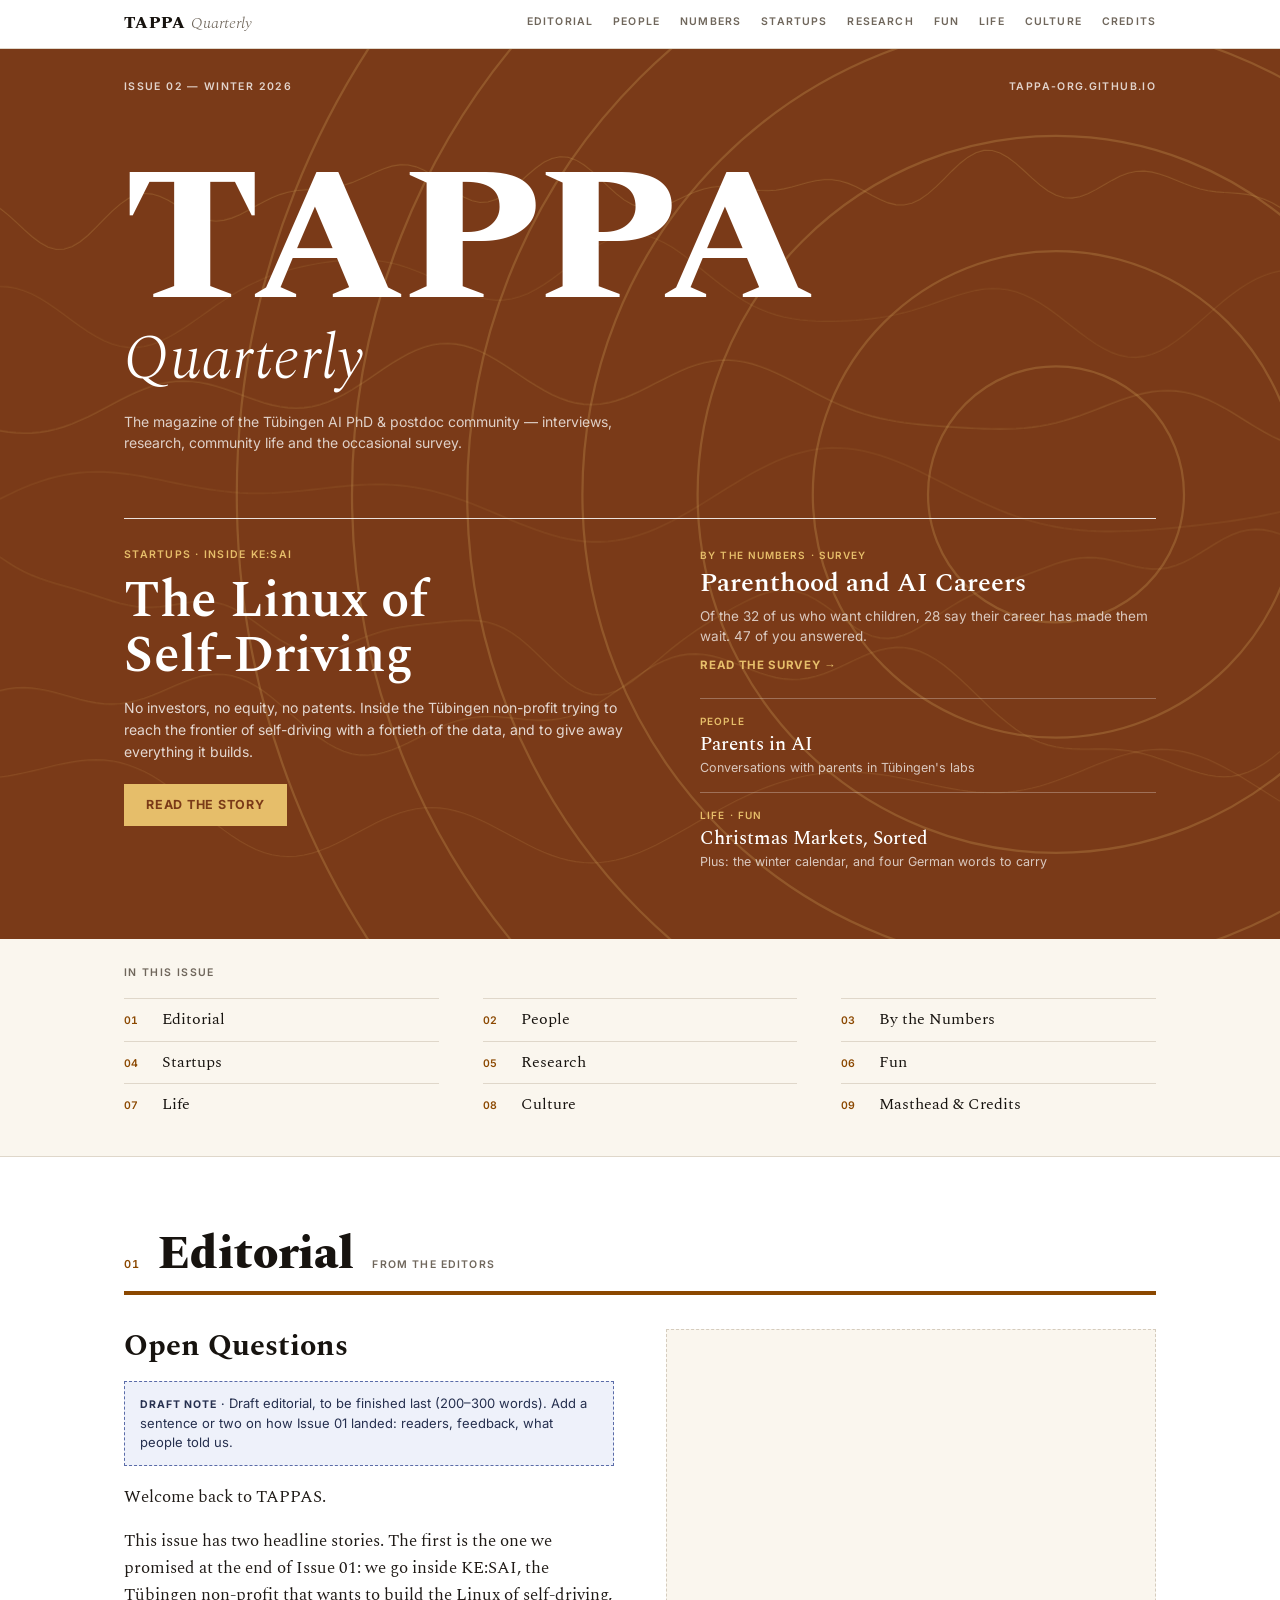
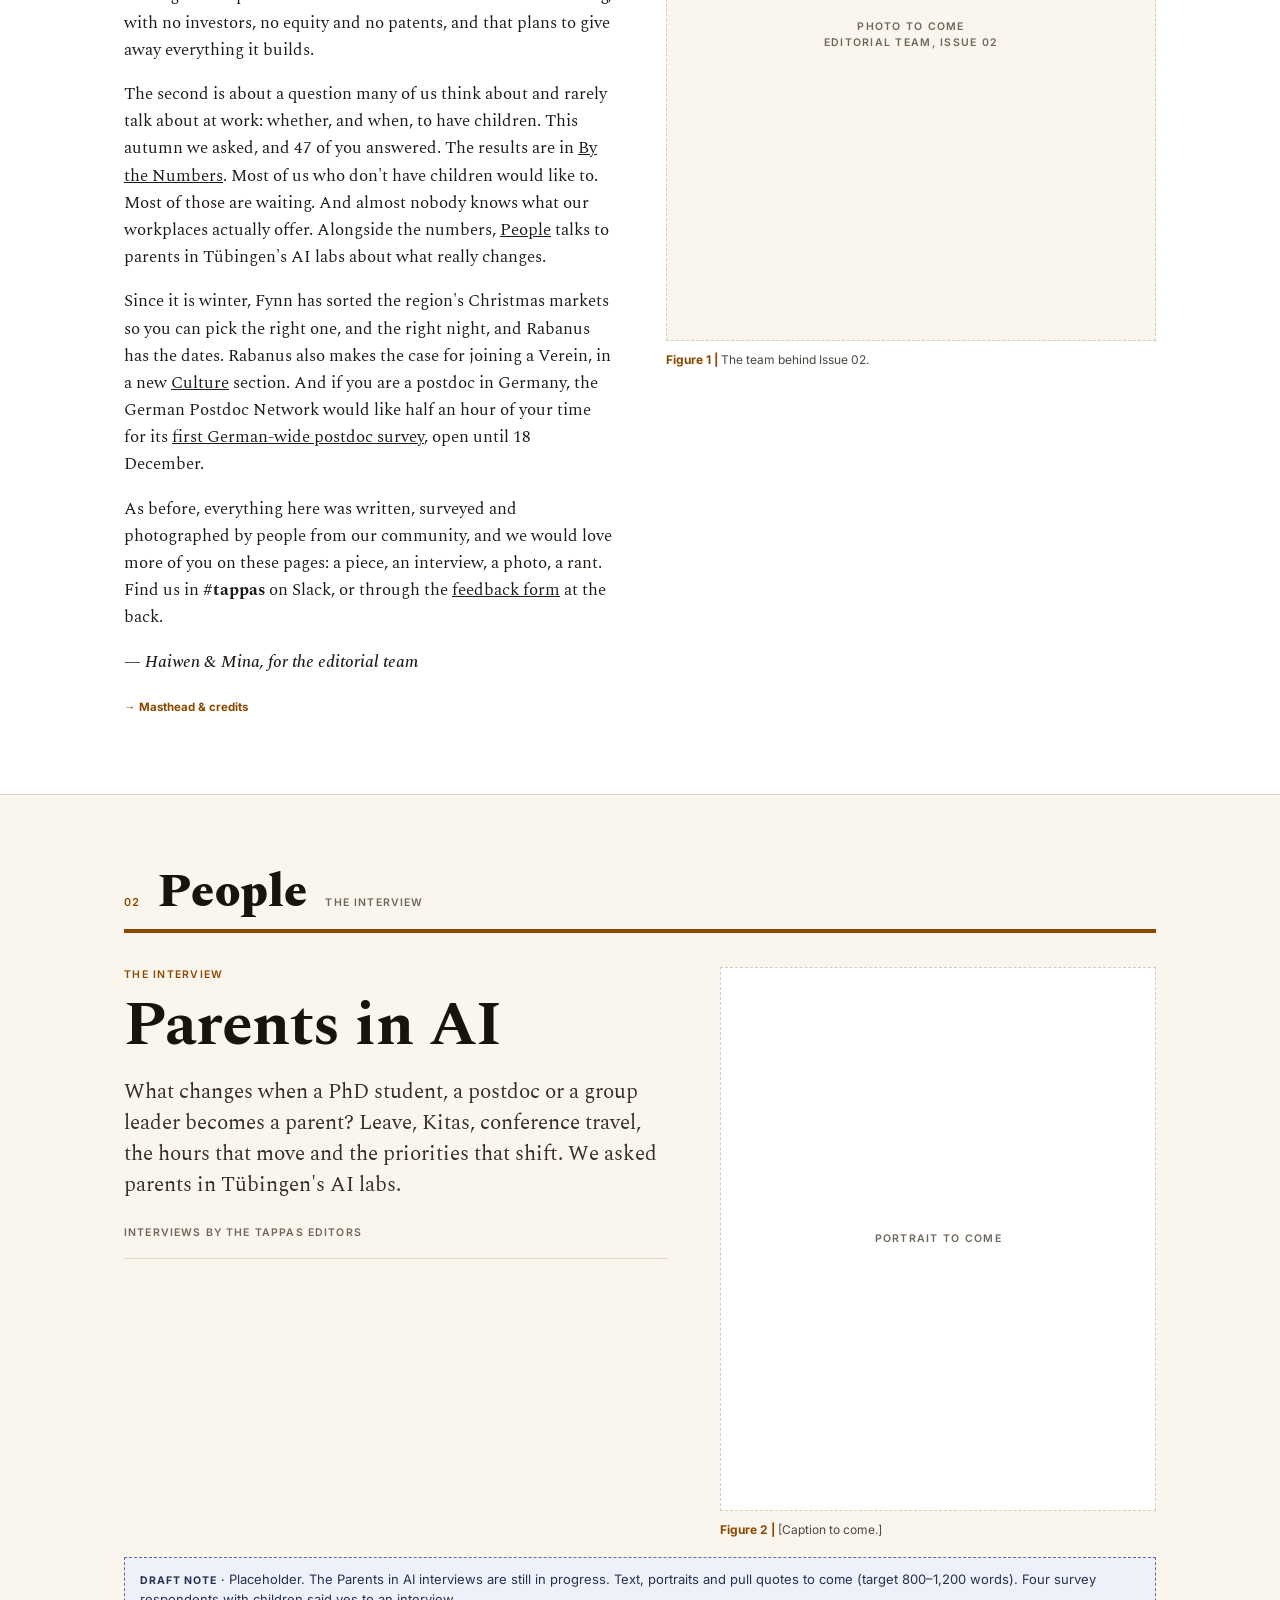
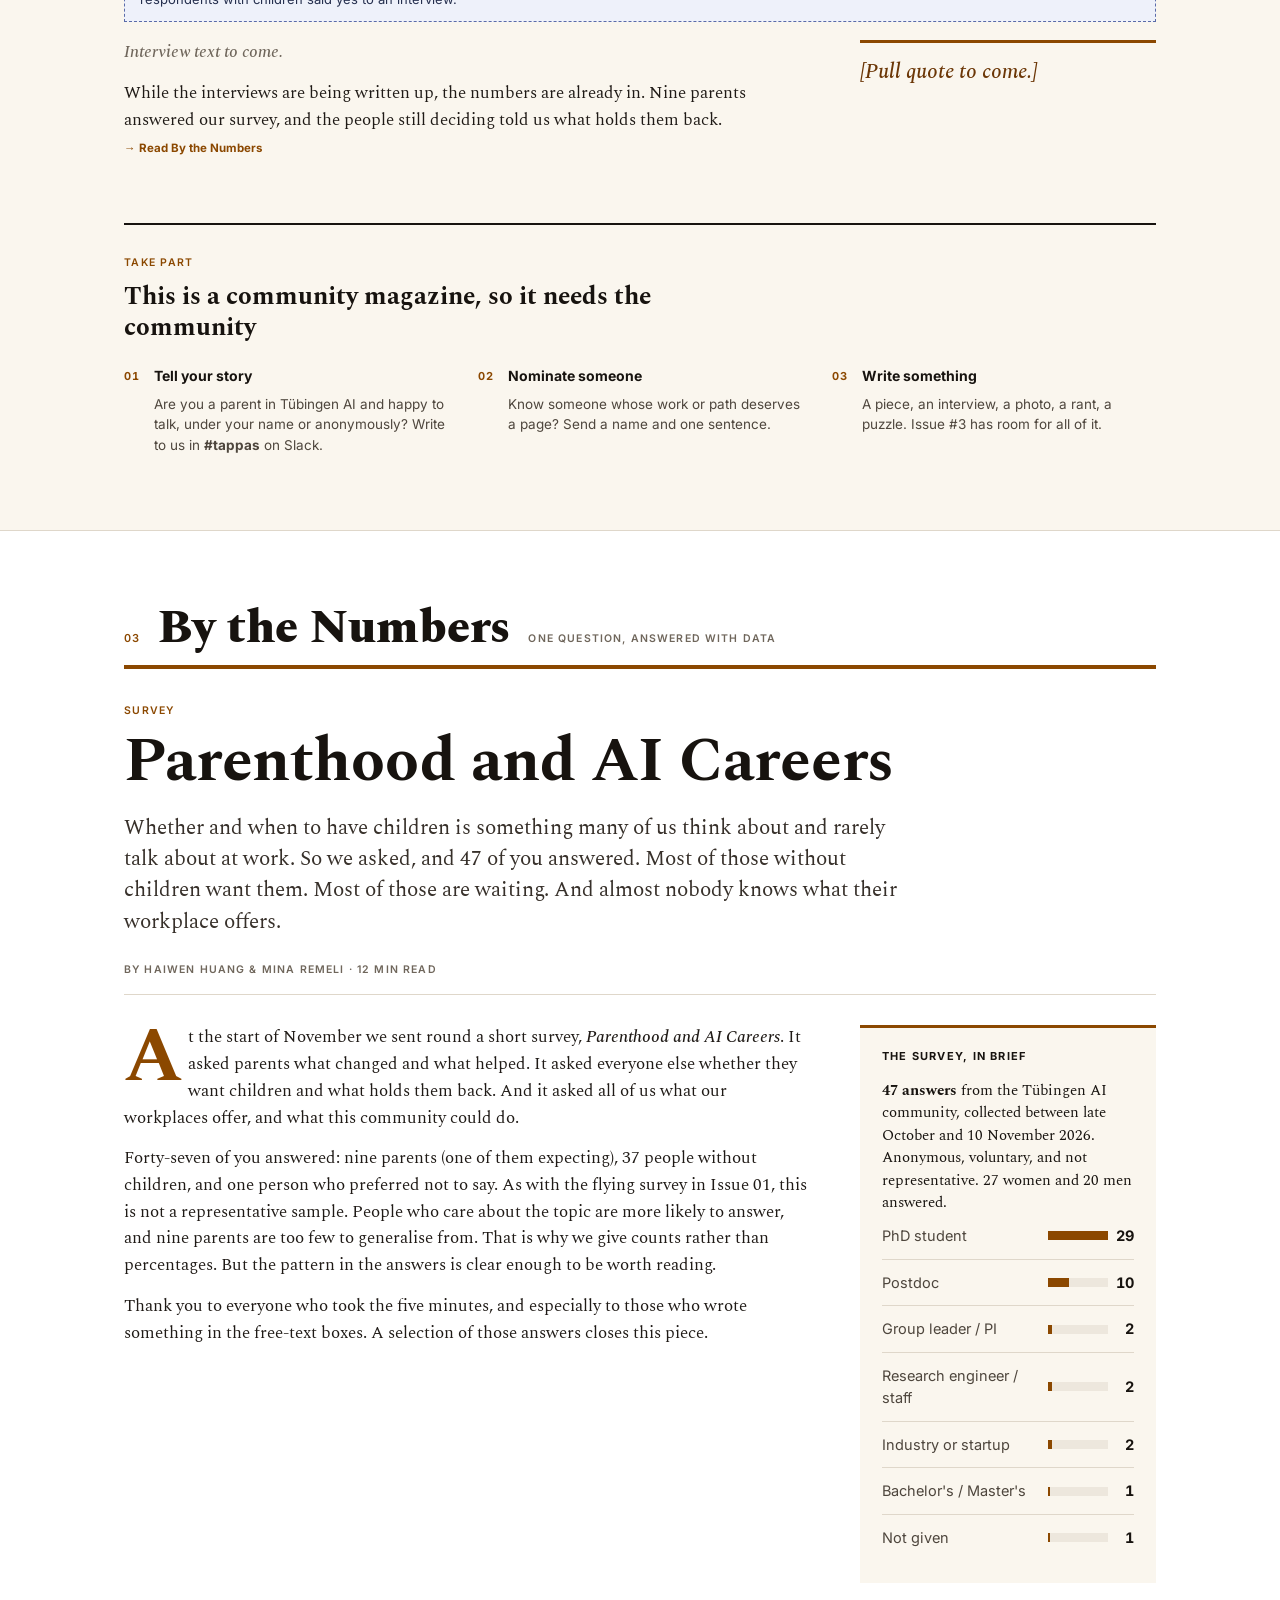
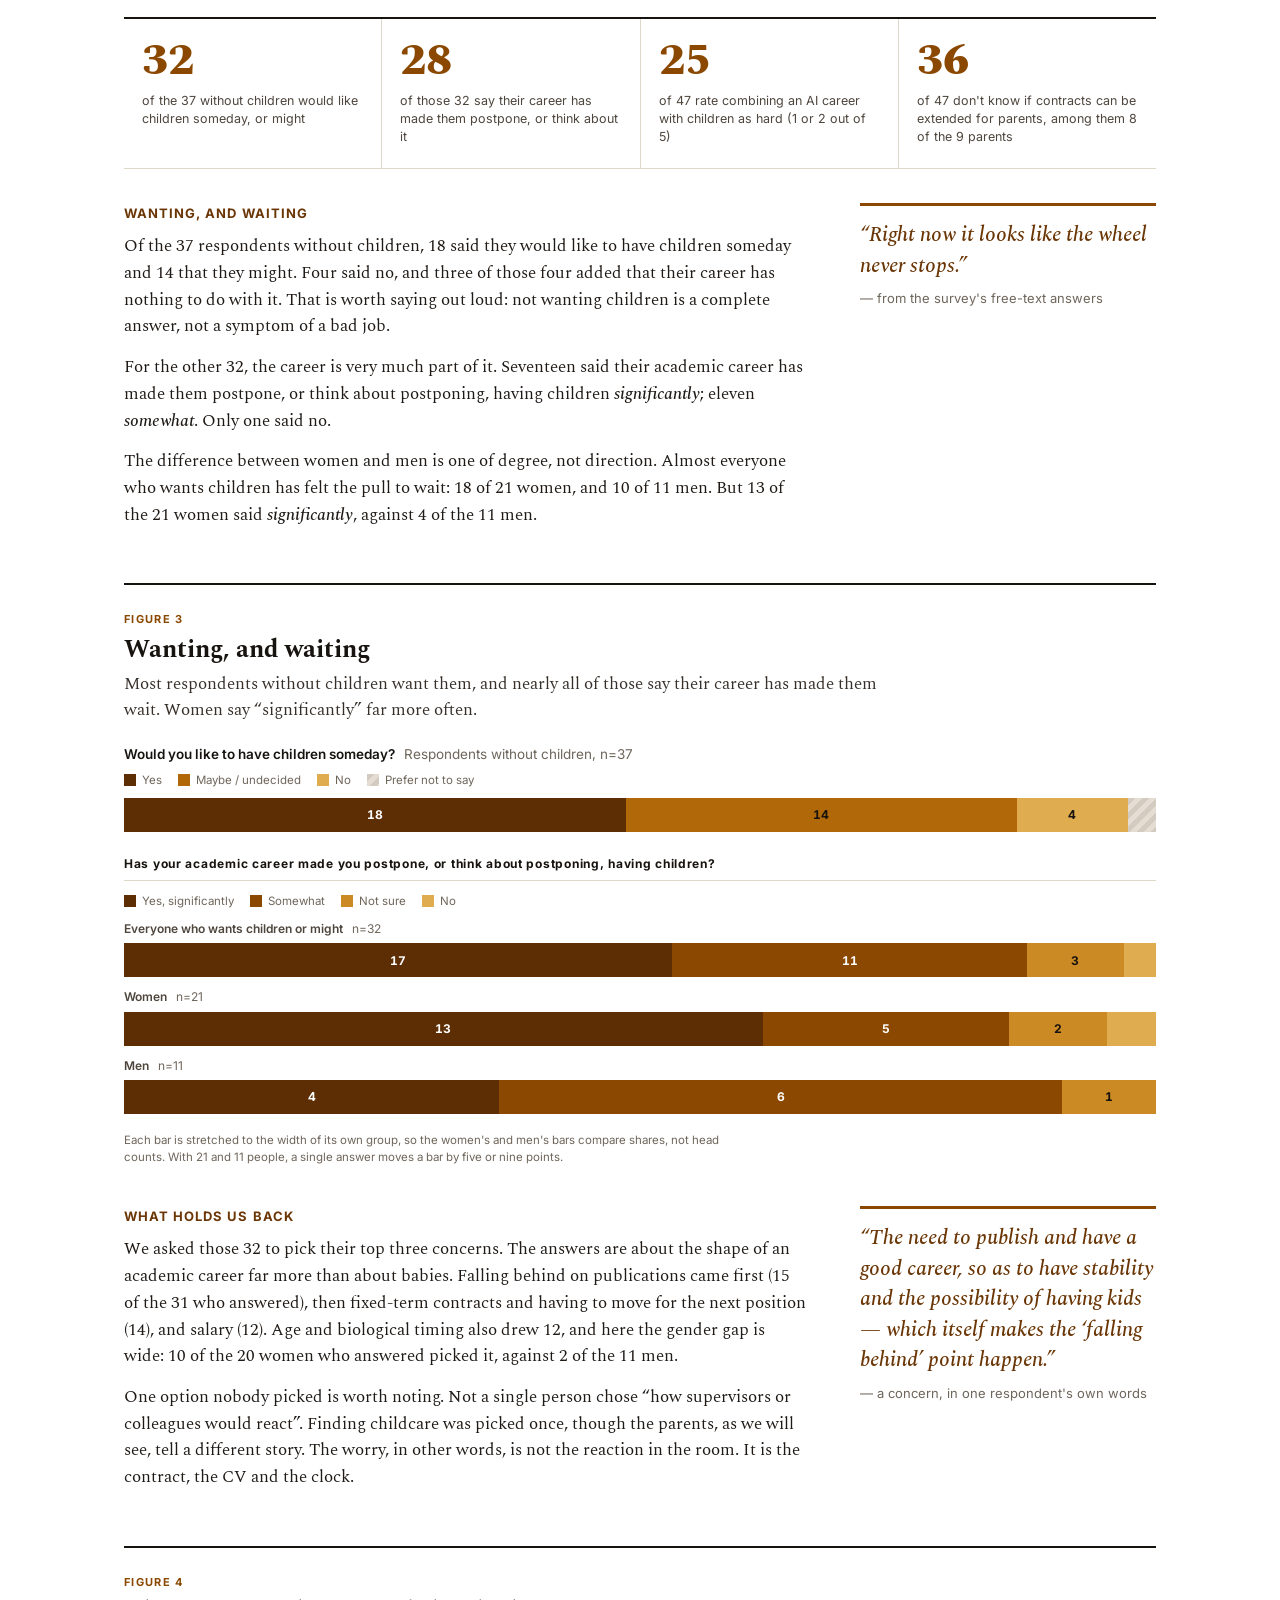
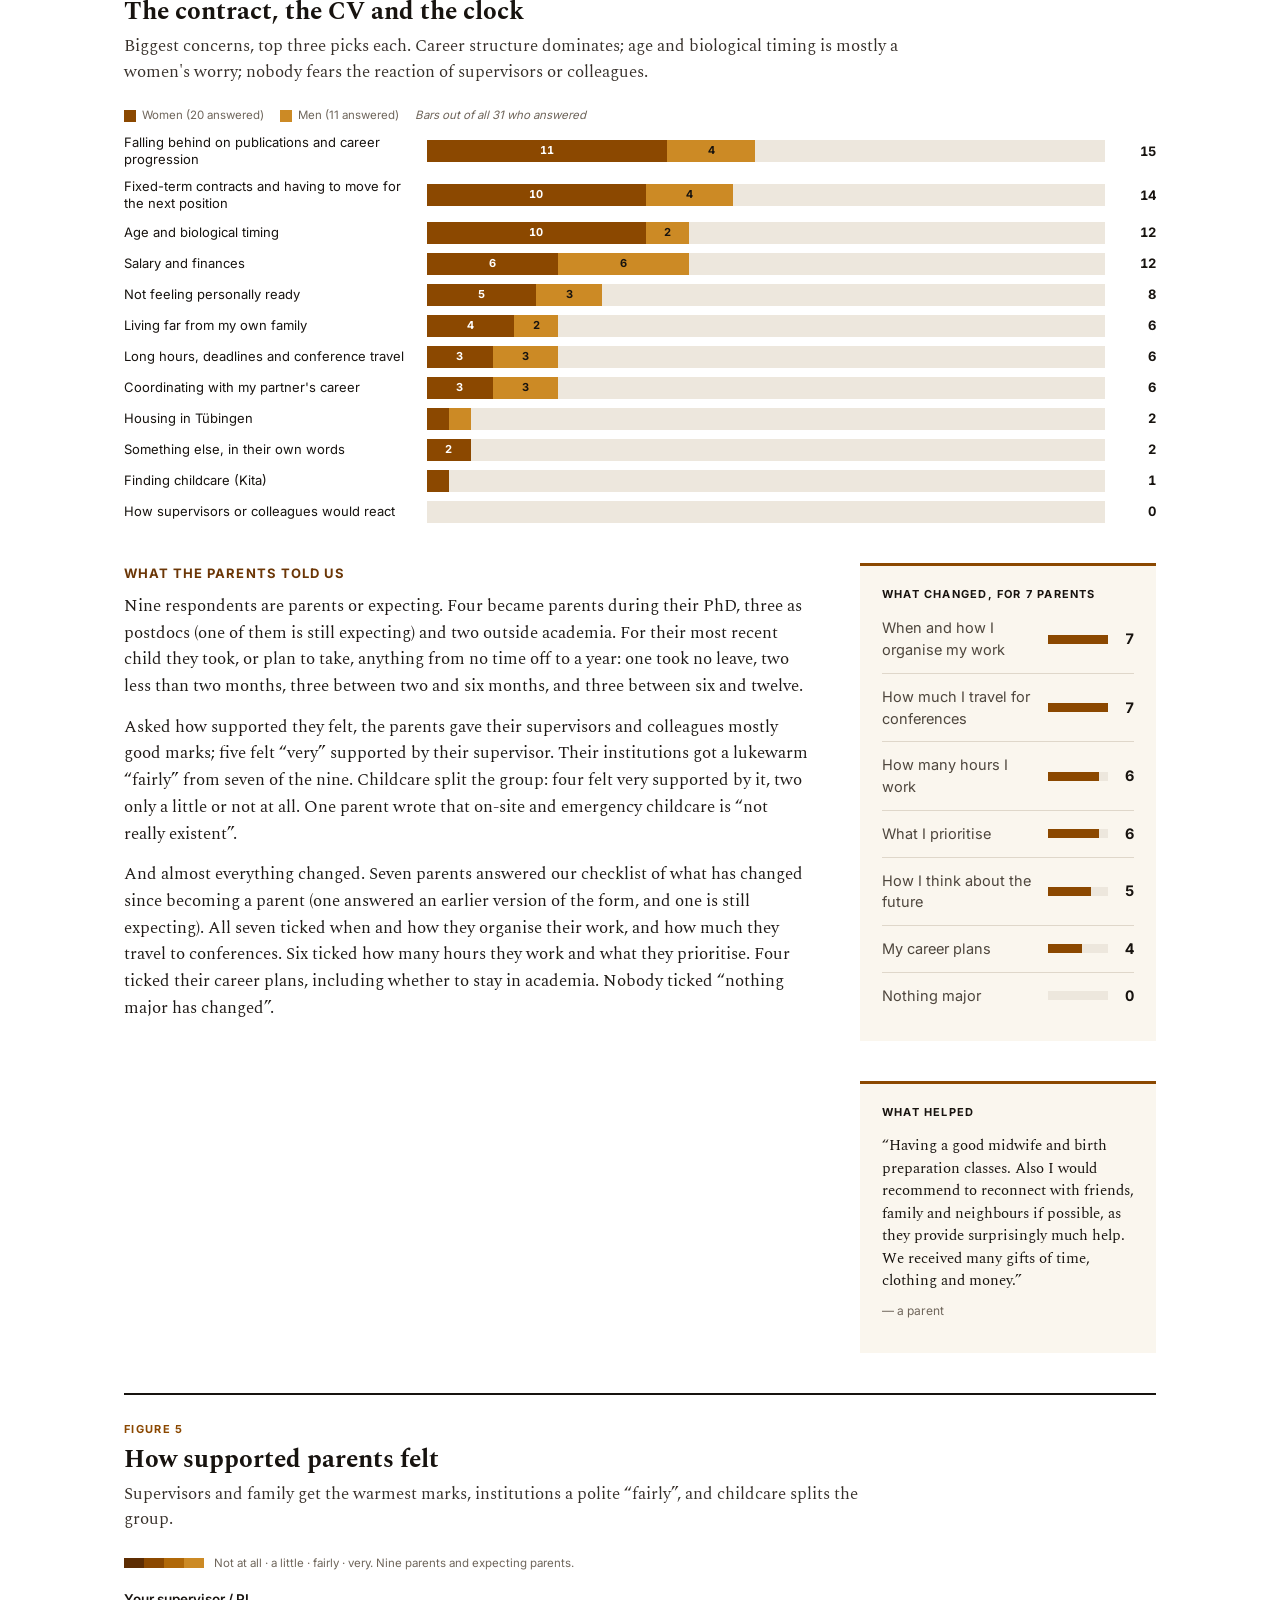
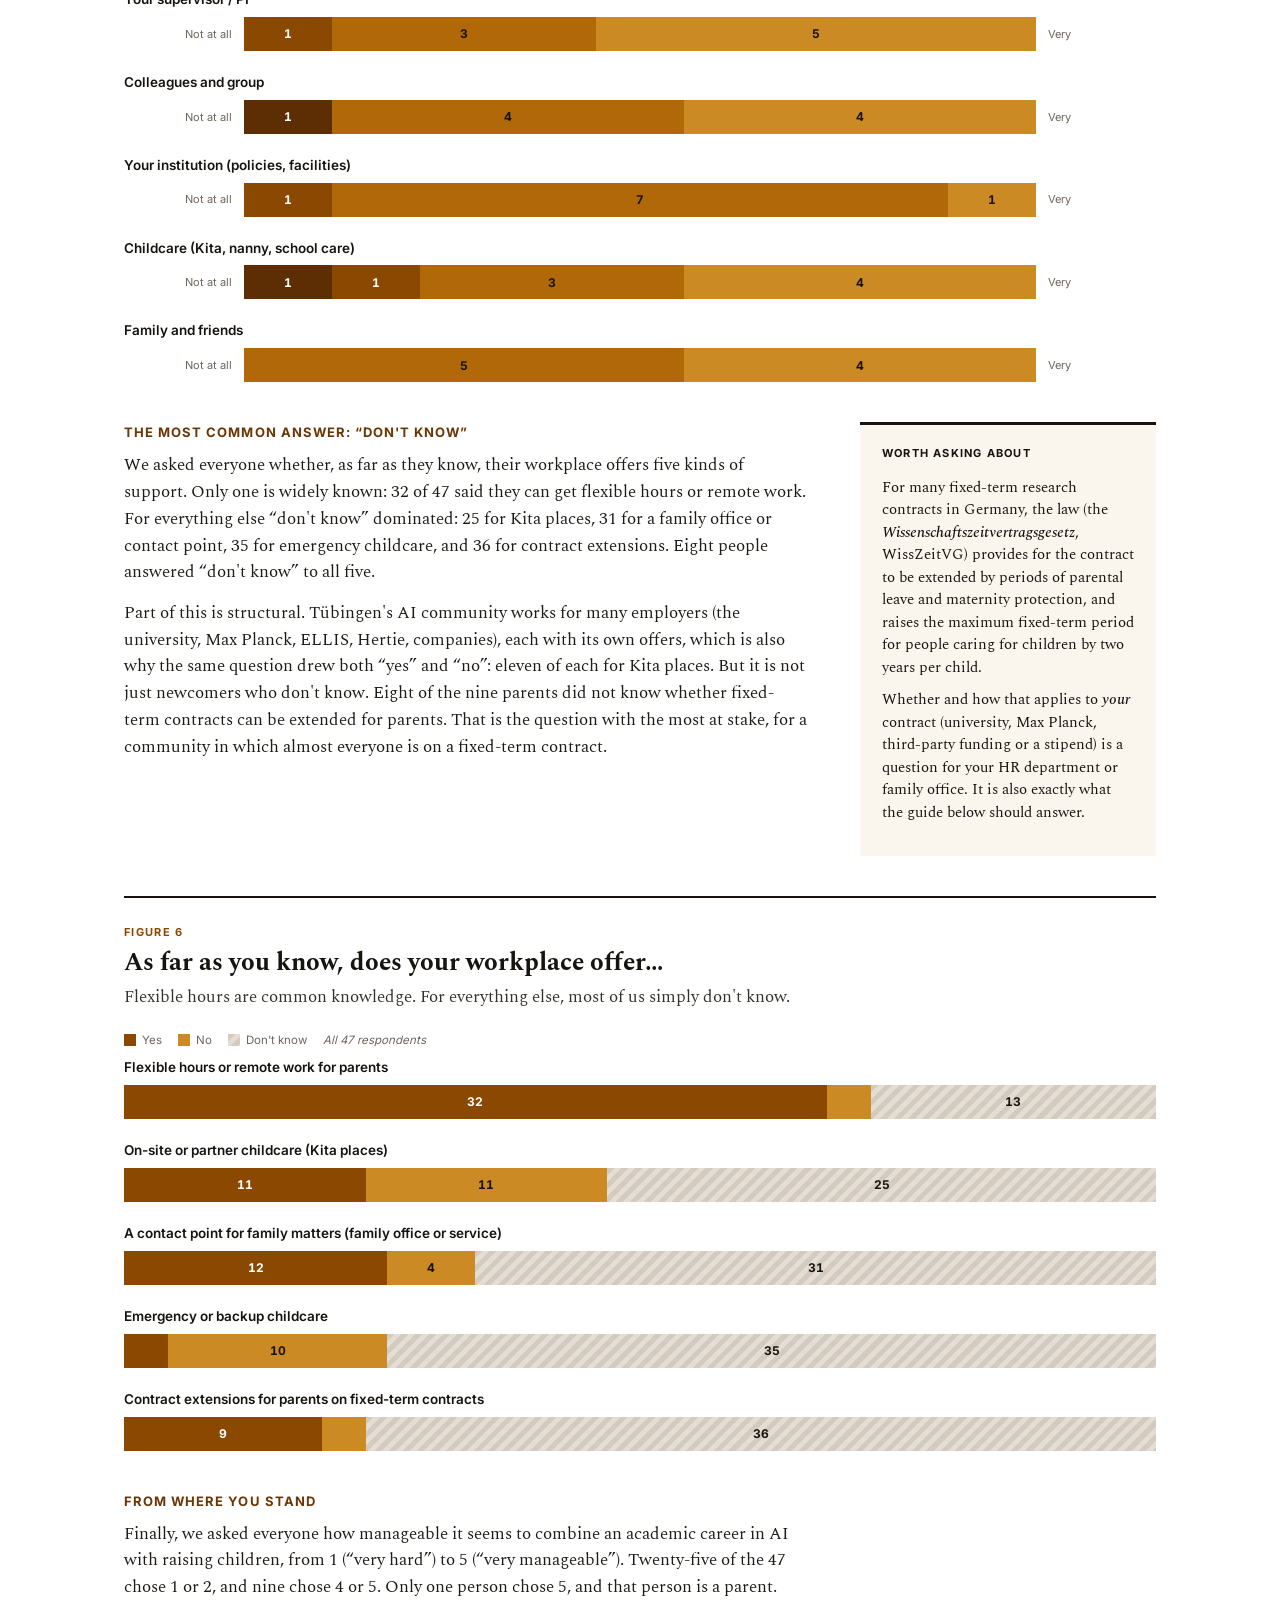
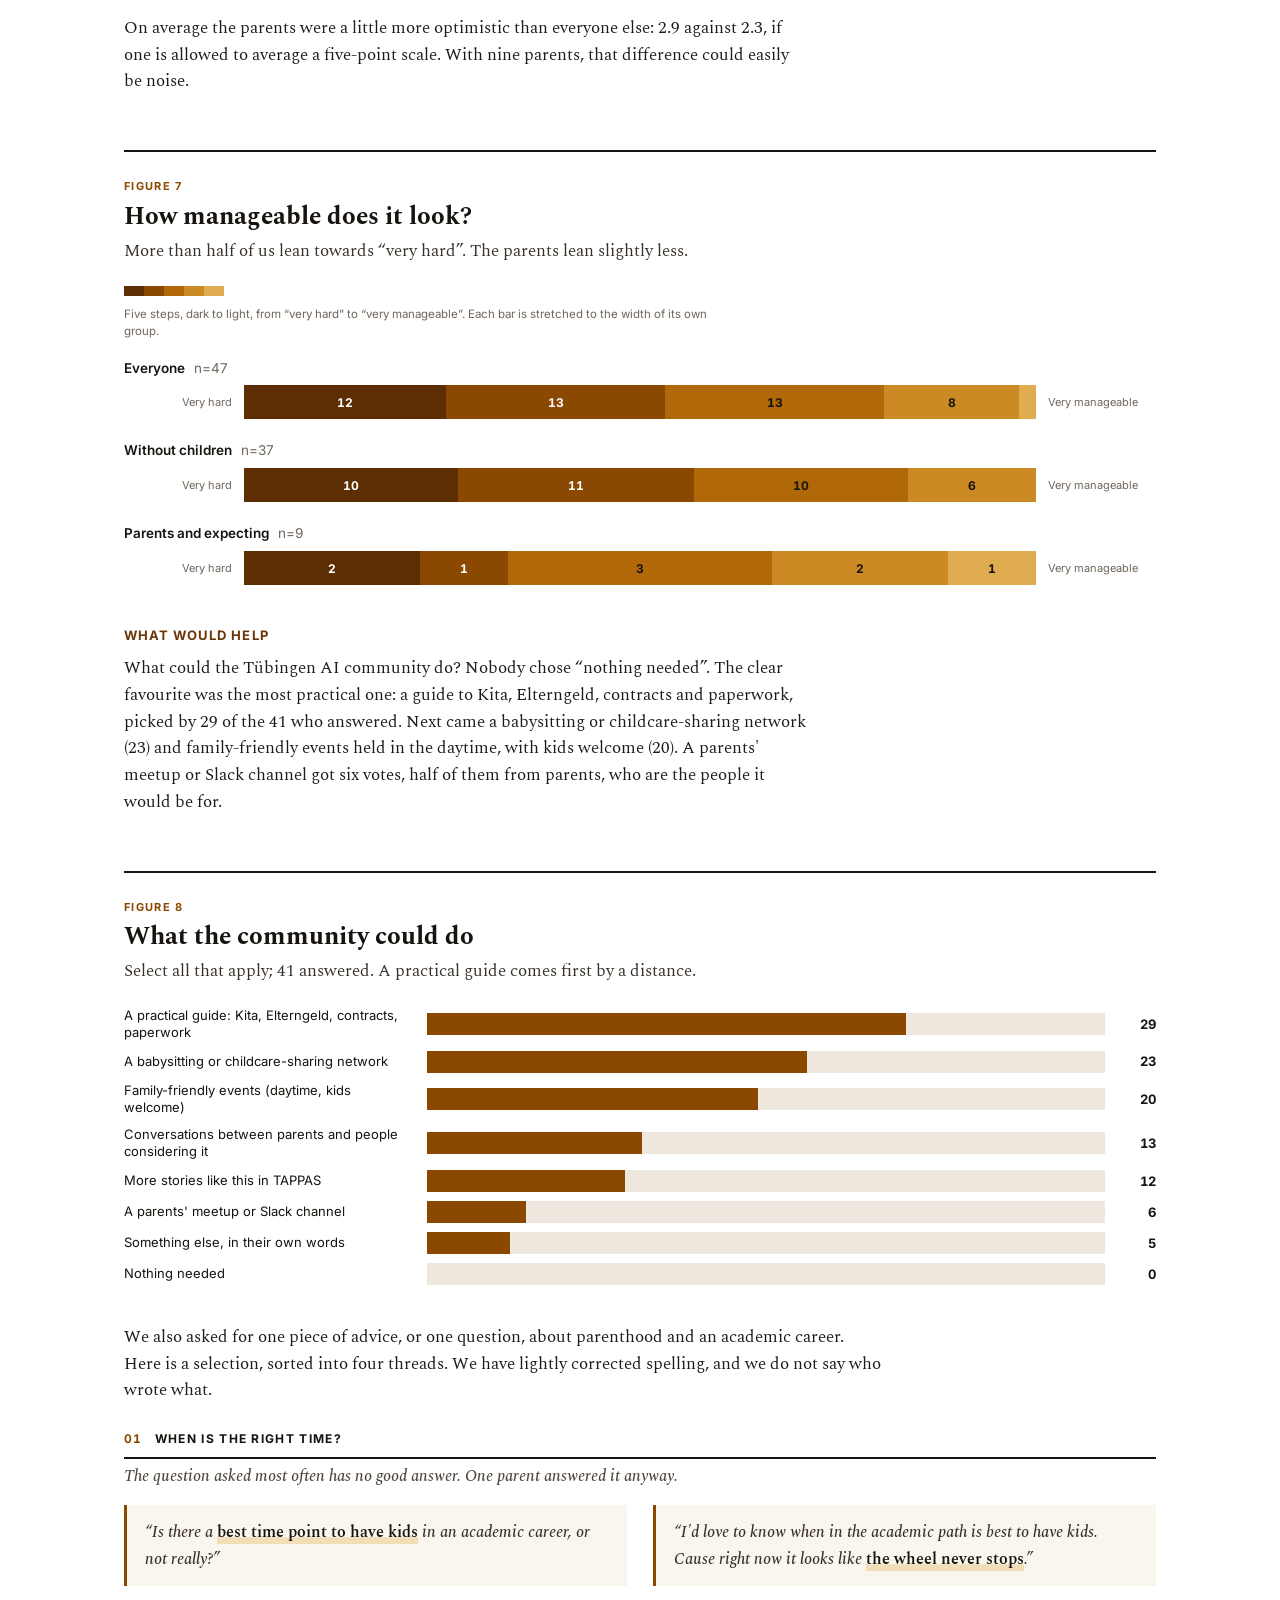
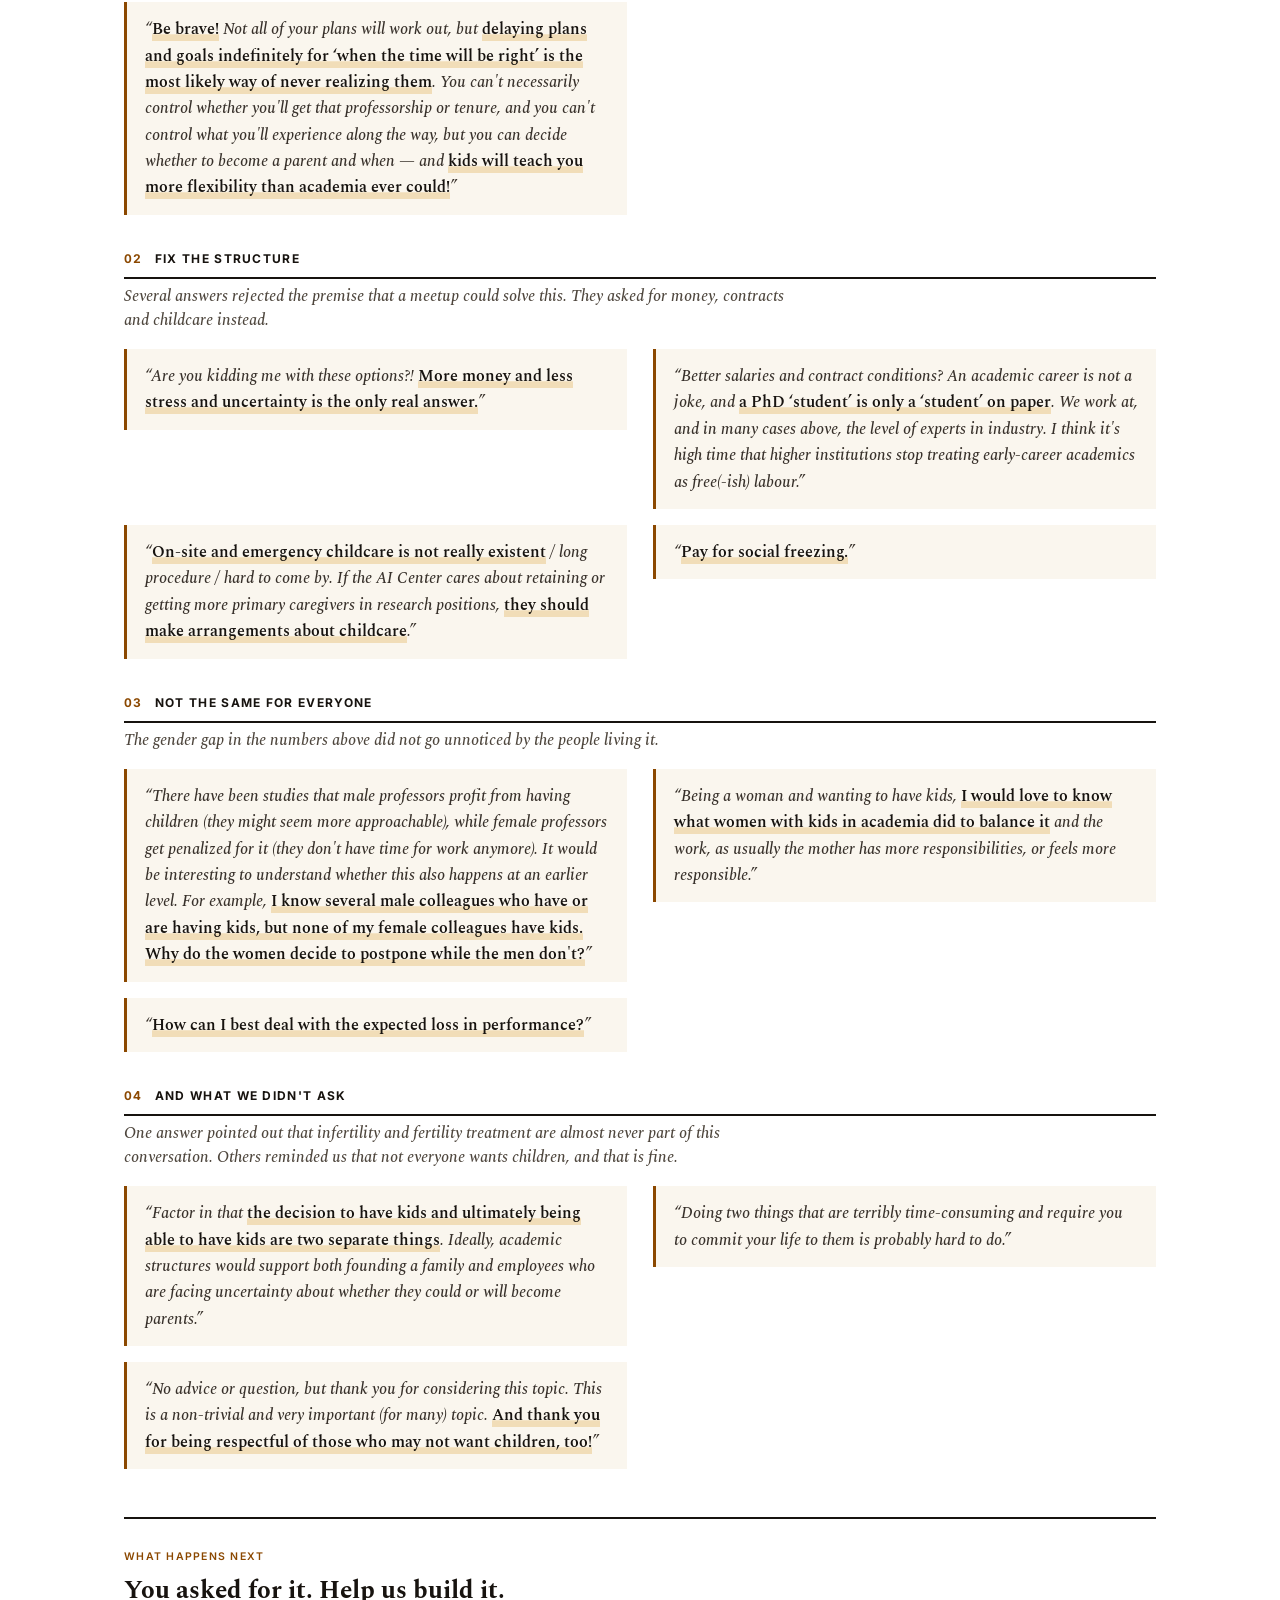
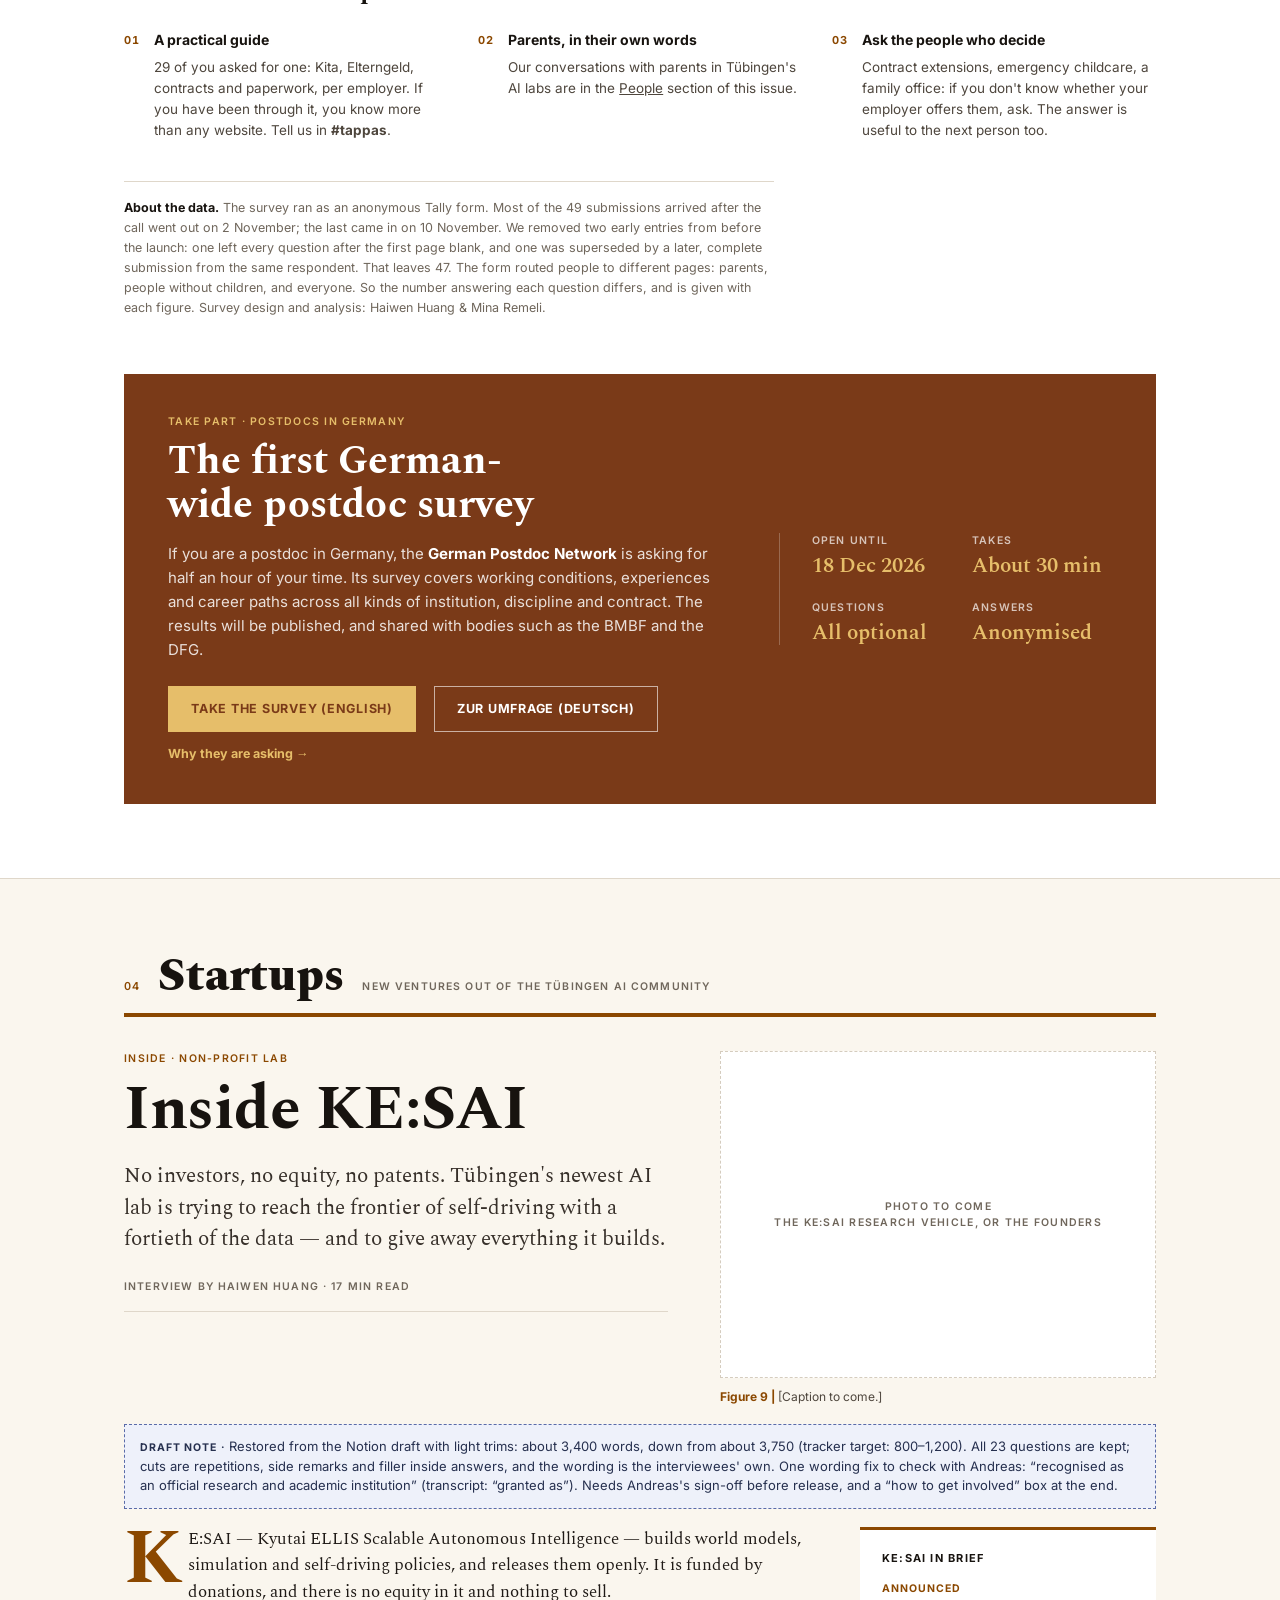
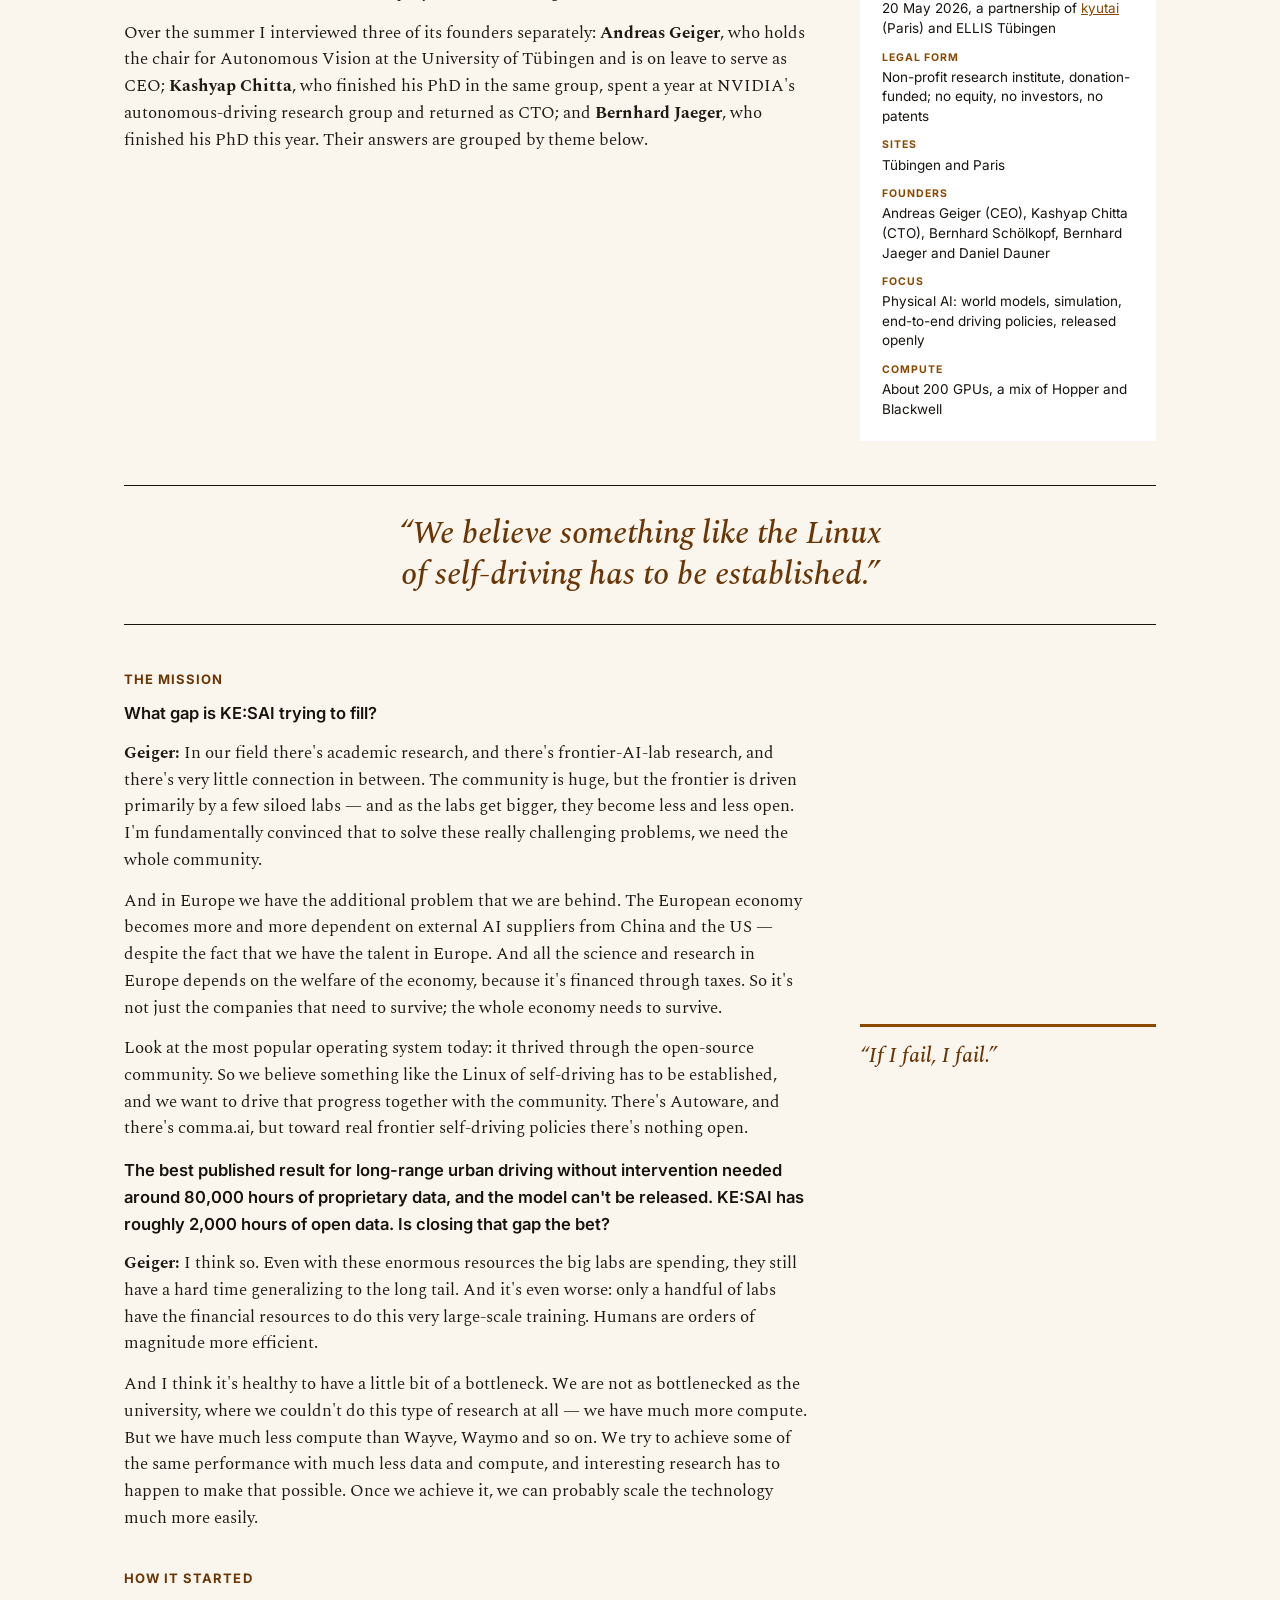
==== commit 70726f27: "Issue 2: editorial drops the FridayTalks line Co-Authored-By: Claude Opus 5.5 <noreply@anthropic.com" ====
--- a/magazine/issue-2/index.html
+++ b/magazine/issue-2/index.html
@@ -150,7 +150,7 @@
           <p>Welcome back to TAPPAS.</p>
           <p>This issue has two headline stories. The first is the one we promised at the end of Issue 01: we go inside KE:SAI, the Tübingen non-profit that wants to build the Linux of self-driving, with no investors, no equity and no patents, and that plans to give away everything it builds.</p>
           <p>The second is about a question many of us think about and rarely talk about at work: whether, and when, to have children. This autumn we asked, and 47 of you answered. The results are in <a href="#numbers">By the Numbers</a>. Most of us who don't have children would like to. Most of those are waiting. And almost nobody knows what our workplaces actually offer. Alongside the numbers, <a href="#people">People</a> talks to parents in Tübingen's AI labs about what really changes.</p>
-          <p>Elsewhere, FridayTalks rounds up a quarter of talks. And since it is winter, Fynn has sorted the region's Christmas markets so you can pick the right one, and the right night, and Rabanus has the dates. Rabanus also makes the case for joining a Verein, in a new <a href="#culture">Culture</a> section. And if you are a postdoc in Germany, the German Postdoc Network would like half an hour of your time for its <a href="#postdoc-survey">first German-wide postdoc survey</a>, open until 18 December.</p>
+          <p>Since it is winter, Fynn has sorted the region's Christmas markets so you can pick the right one, and the right night, and Rabanus has the dates. Rabanus also makes the case for joining a Verein, in a new <a href="#culture">Culture</a> section. And if you are a postdoc in Germany, the German Postdoc Network would like half an hour of your time for its <a href="#postdoc-survey">first German-wide postdoc survey</a>, open until 18 December.</p>
           <p>As before, everything here was written, surveyed and photographed by people from our community, and we would love more of you on these pages: a piece, an interview, a photo, a rant. Find us in <strong>#tappas</strong> on Slack, or through the <a href="#feedback">feedback form</a> at the back.</p>
           <p><em>— Haiwen &amp; Mina, for the editorial team</em></p>
           <a class="arrow-link" href="#credits">→ Masthead &amp; credits</a>
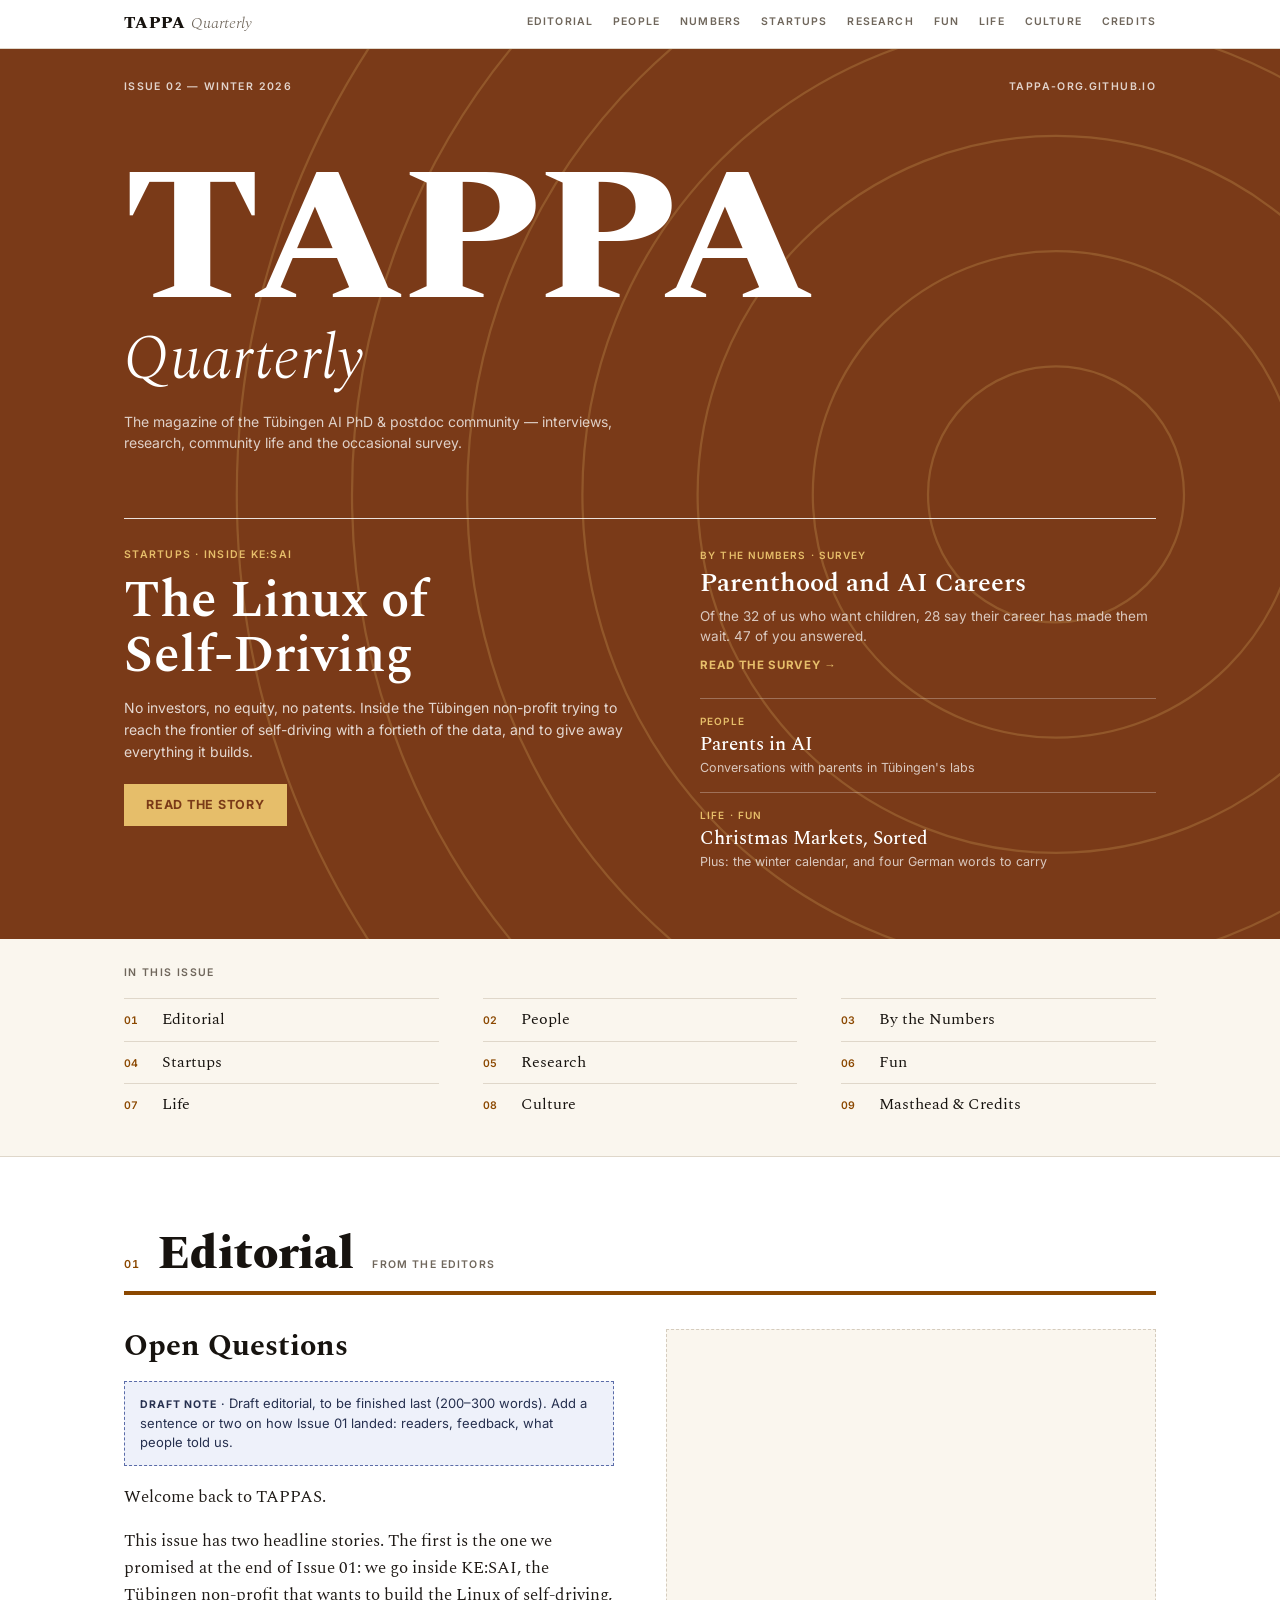
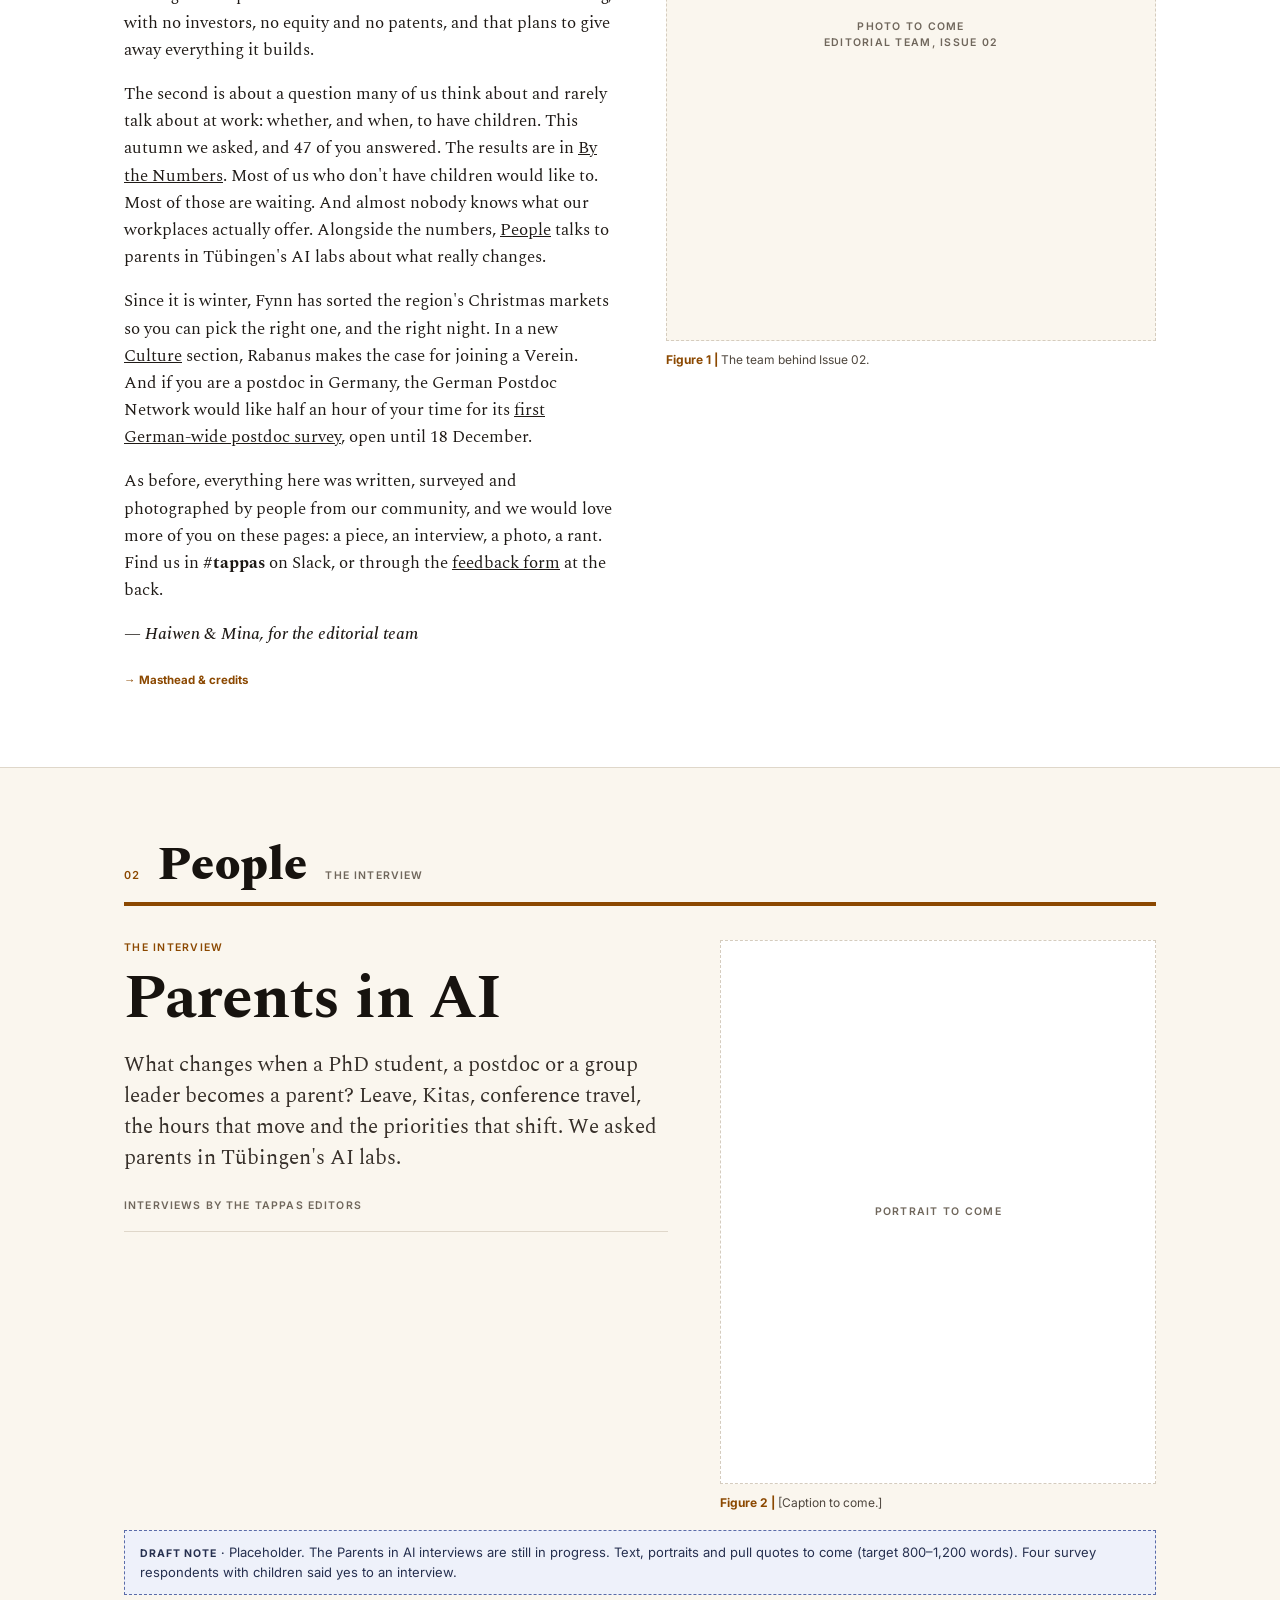
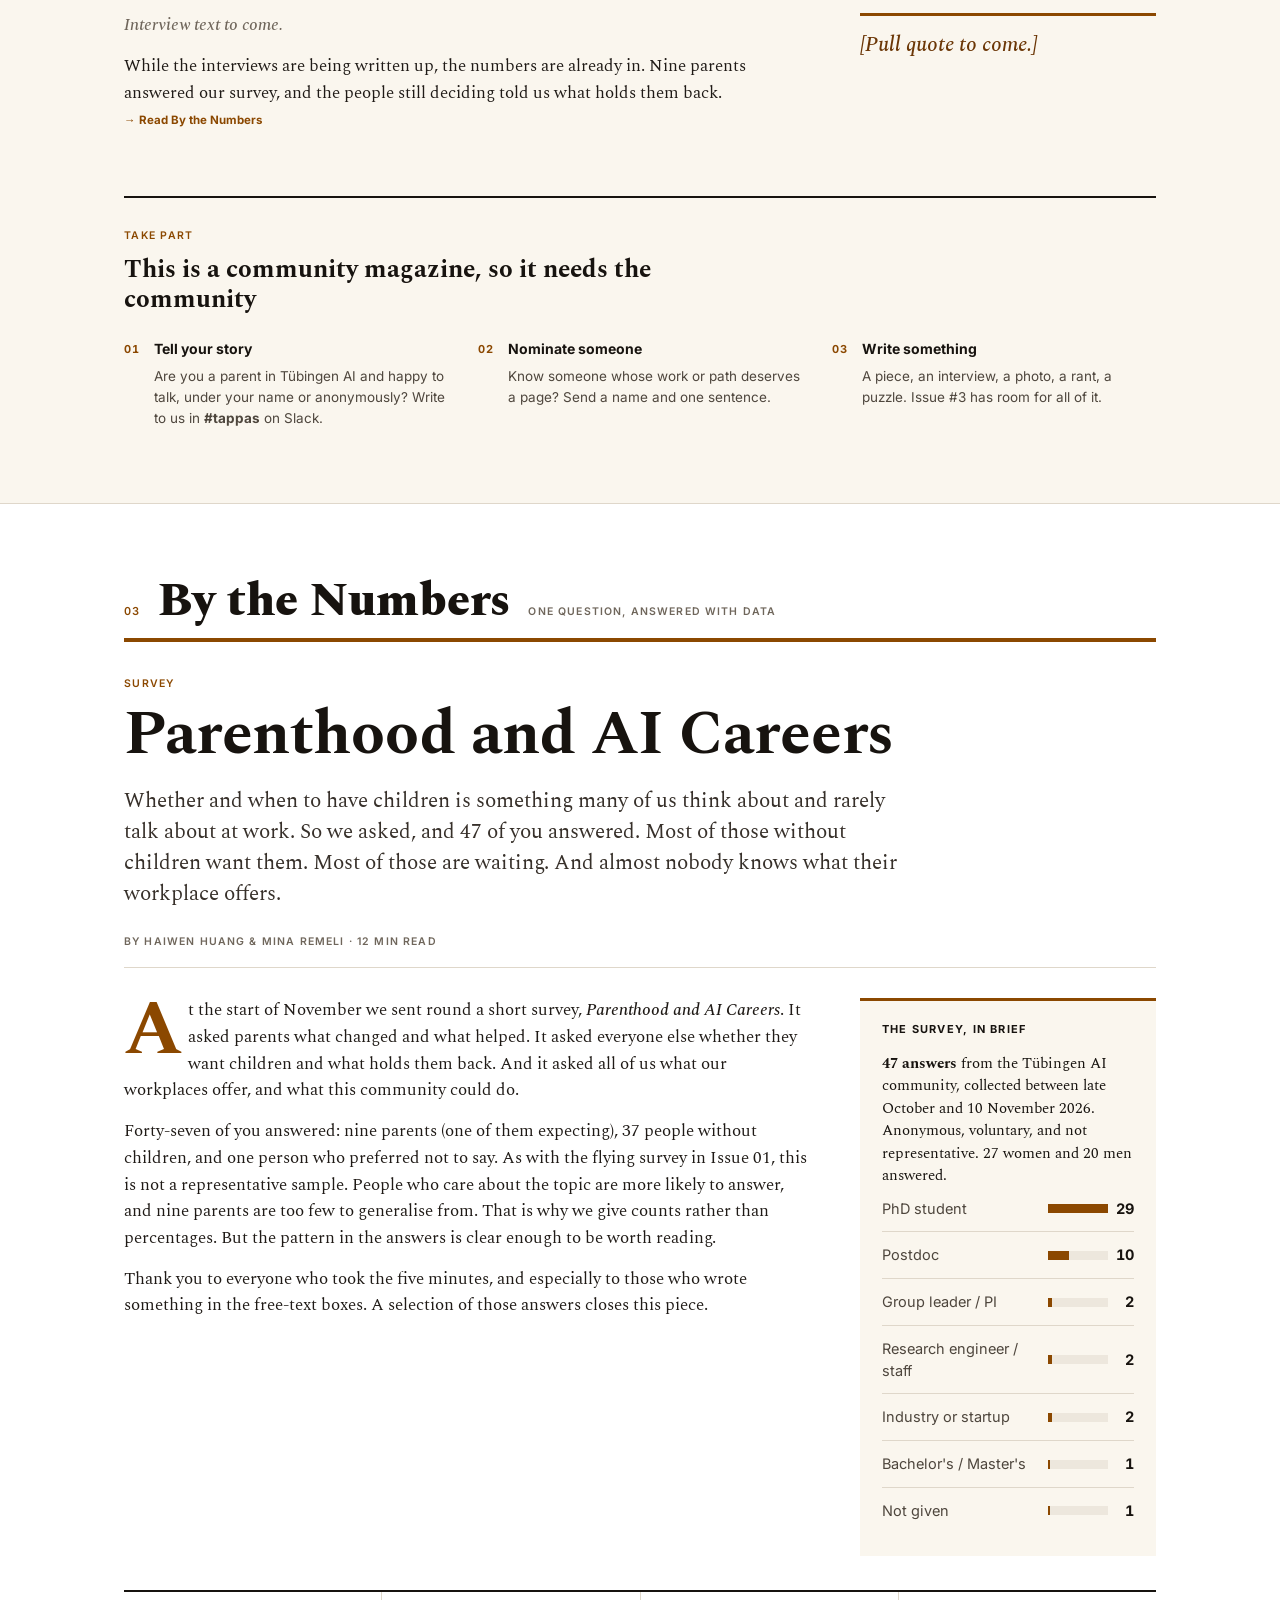
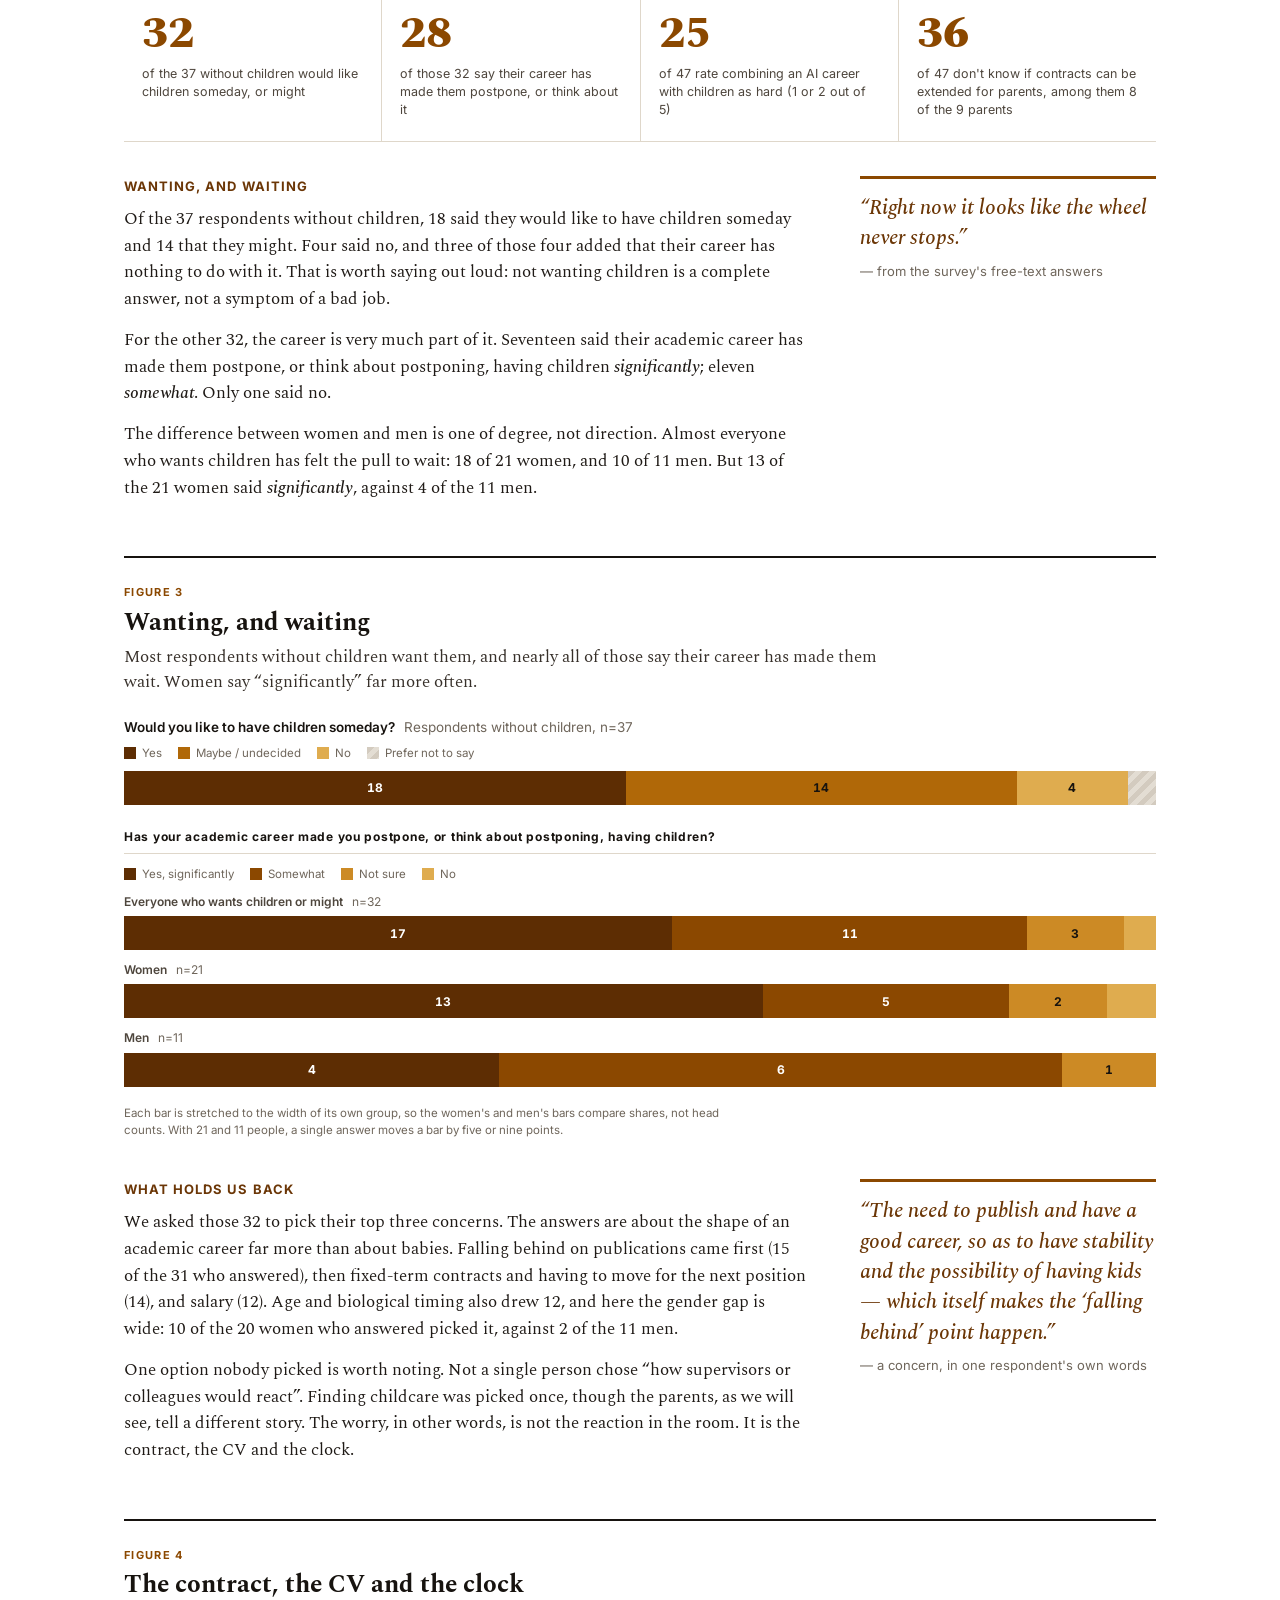
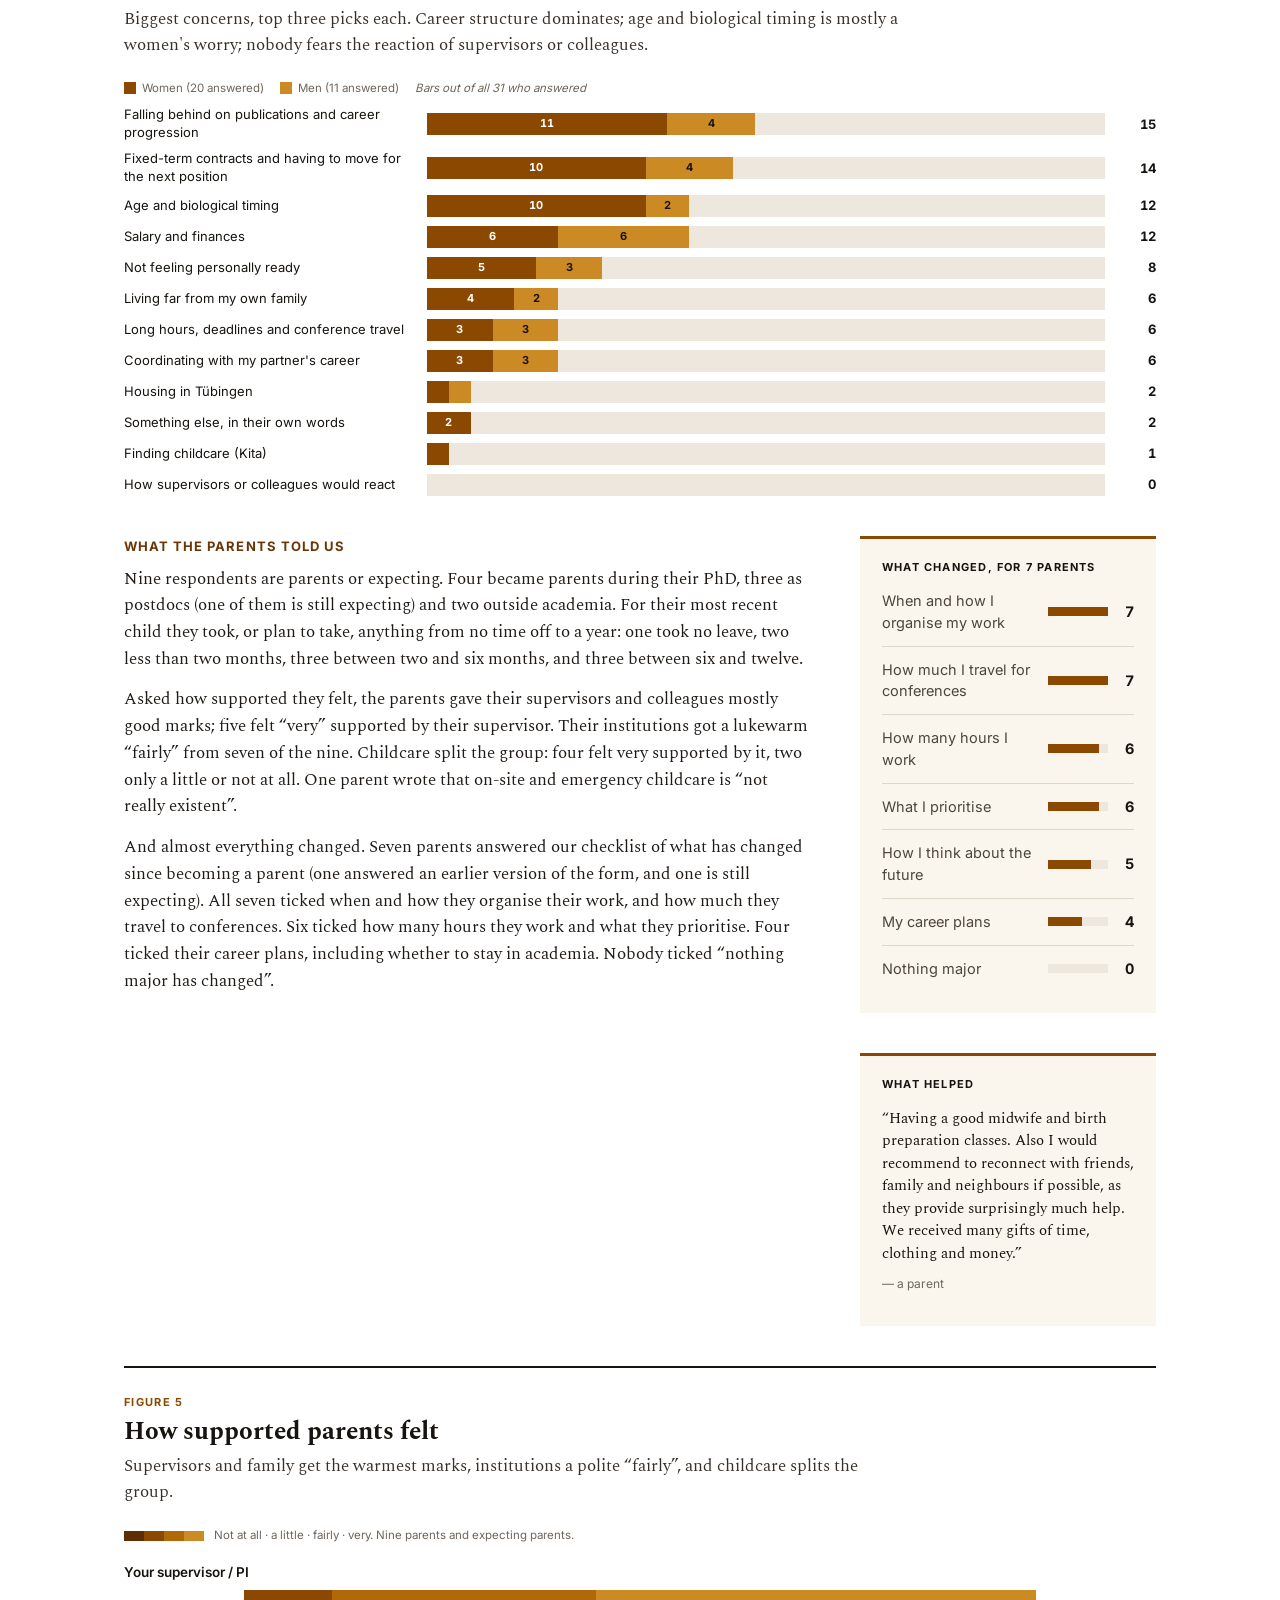
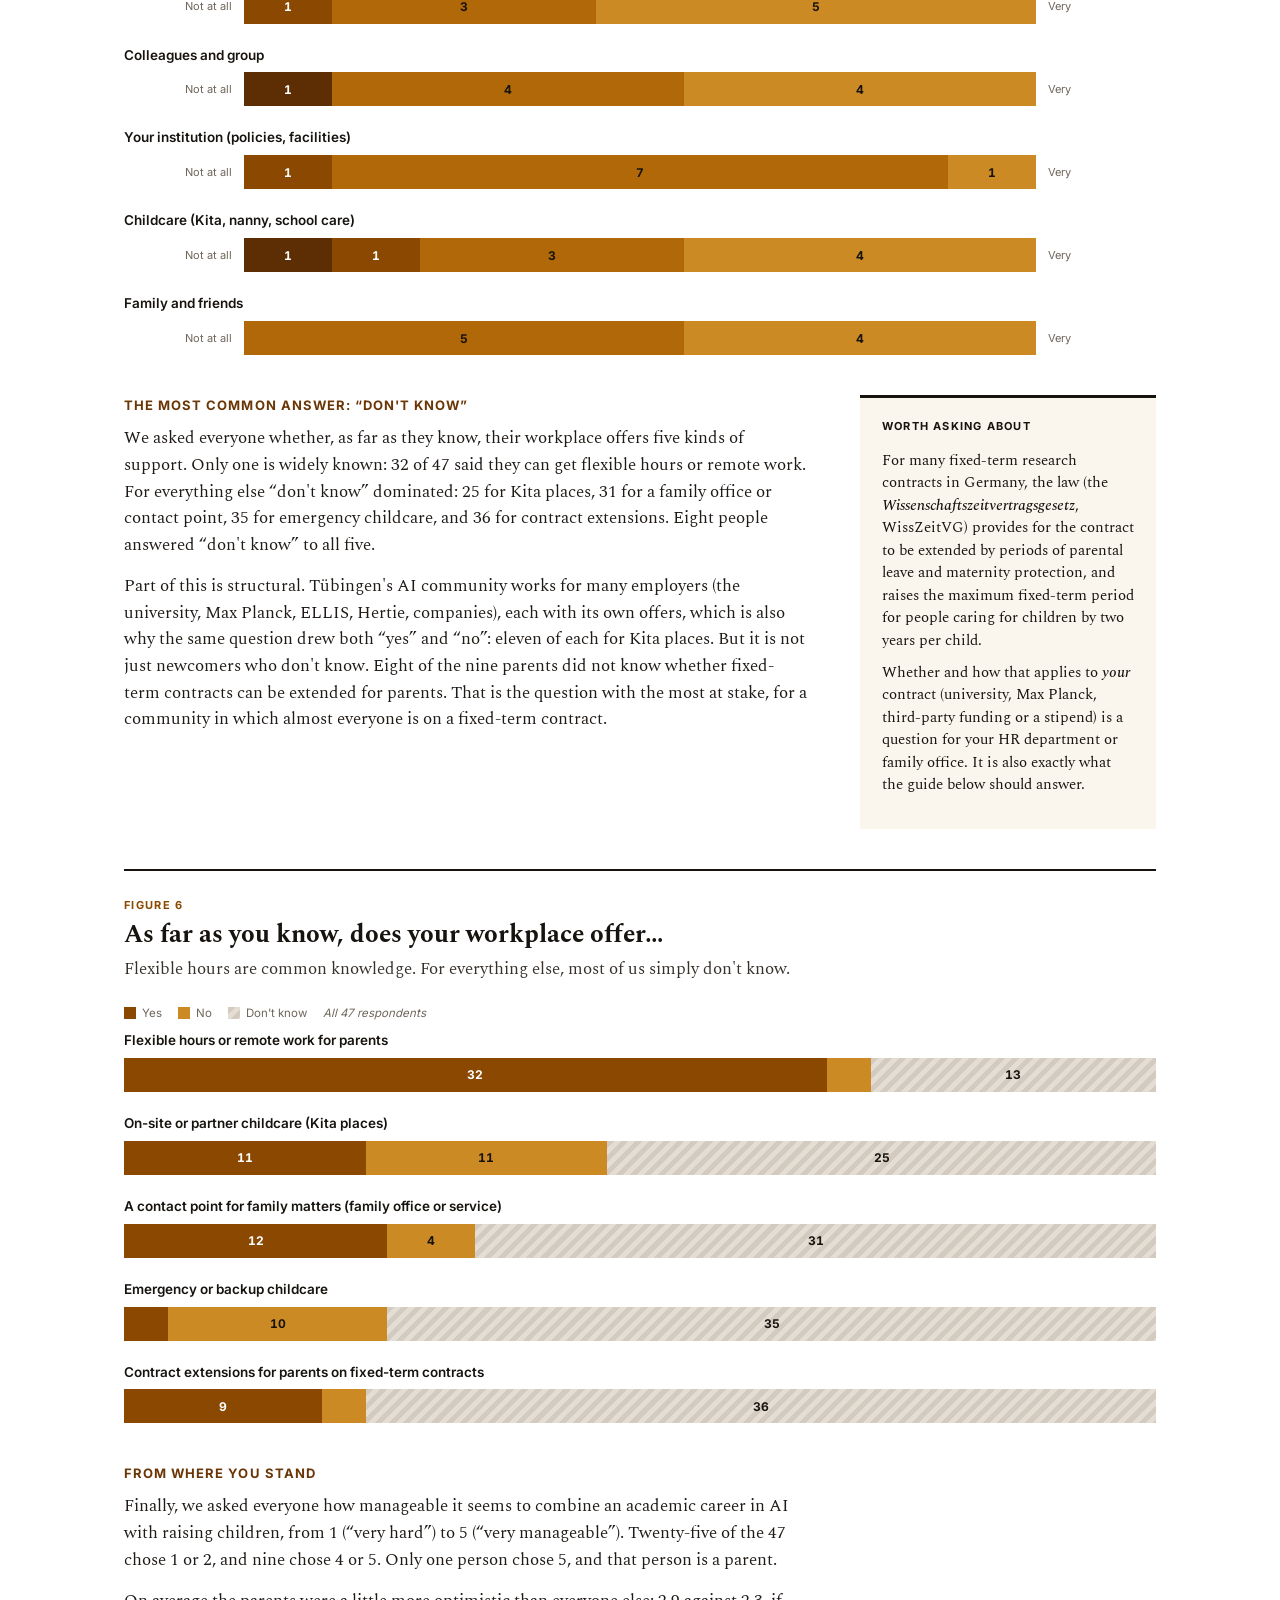
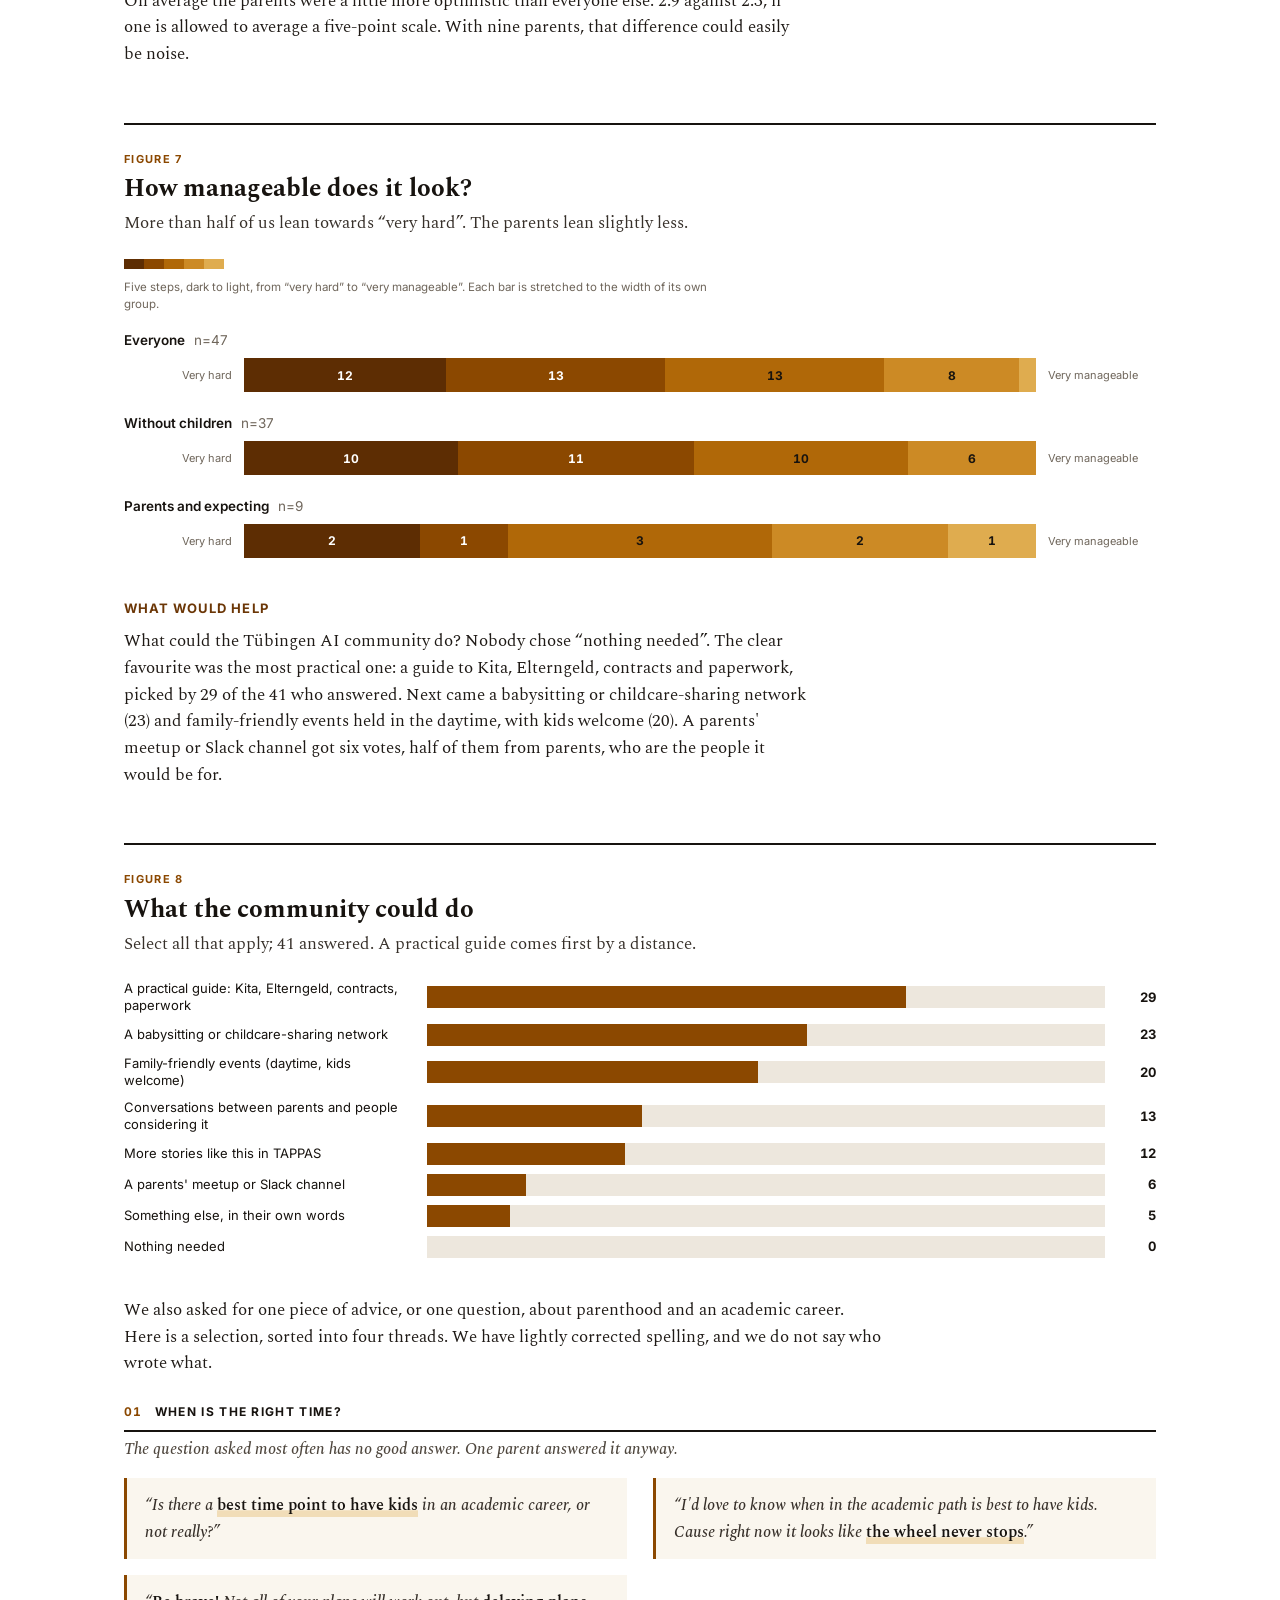
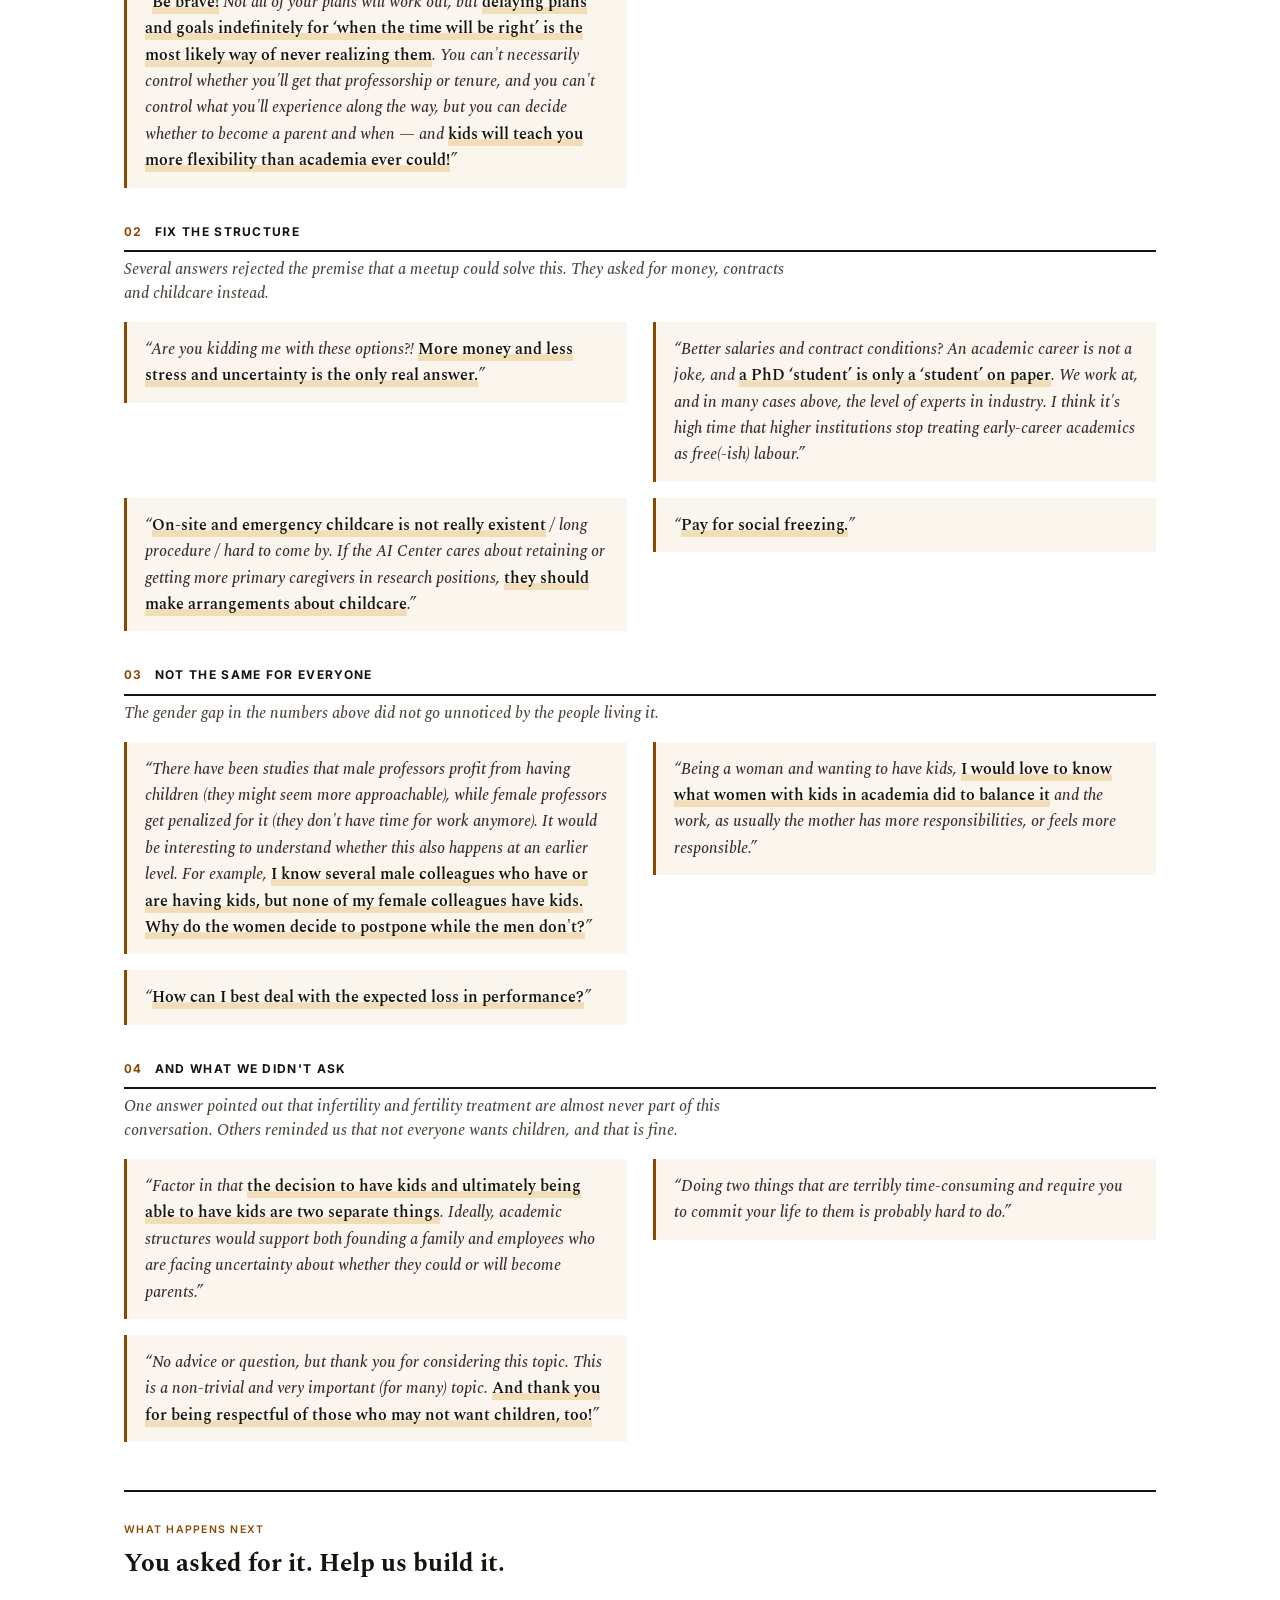
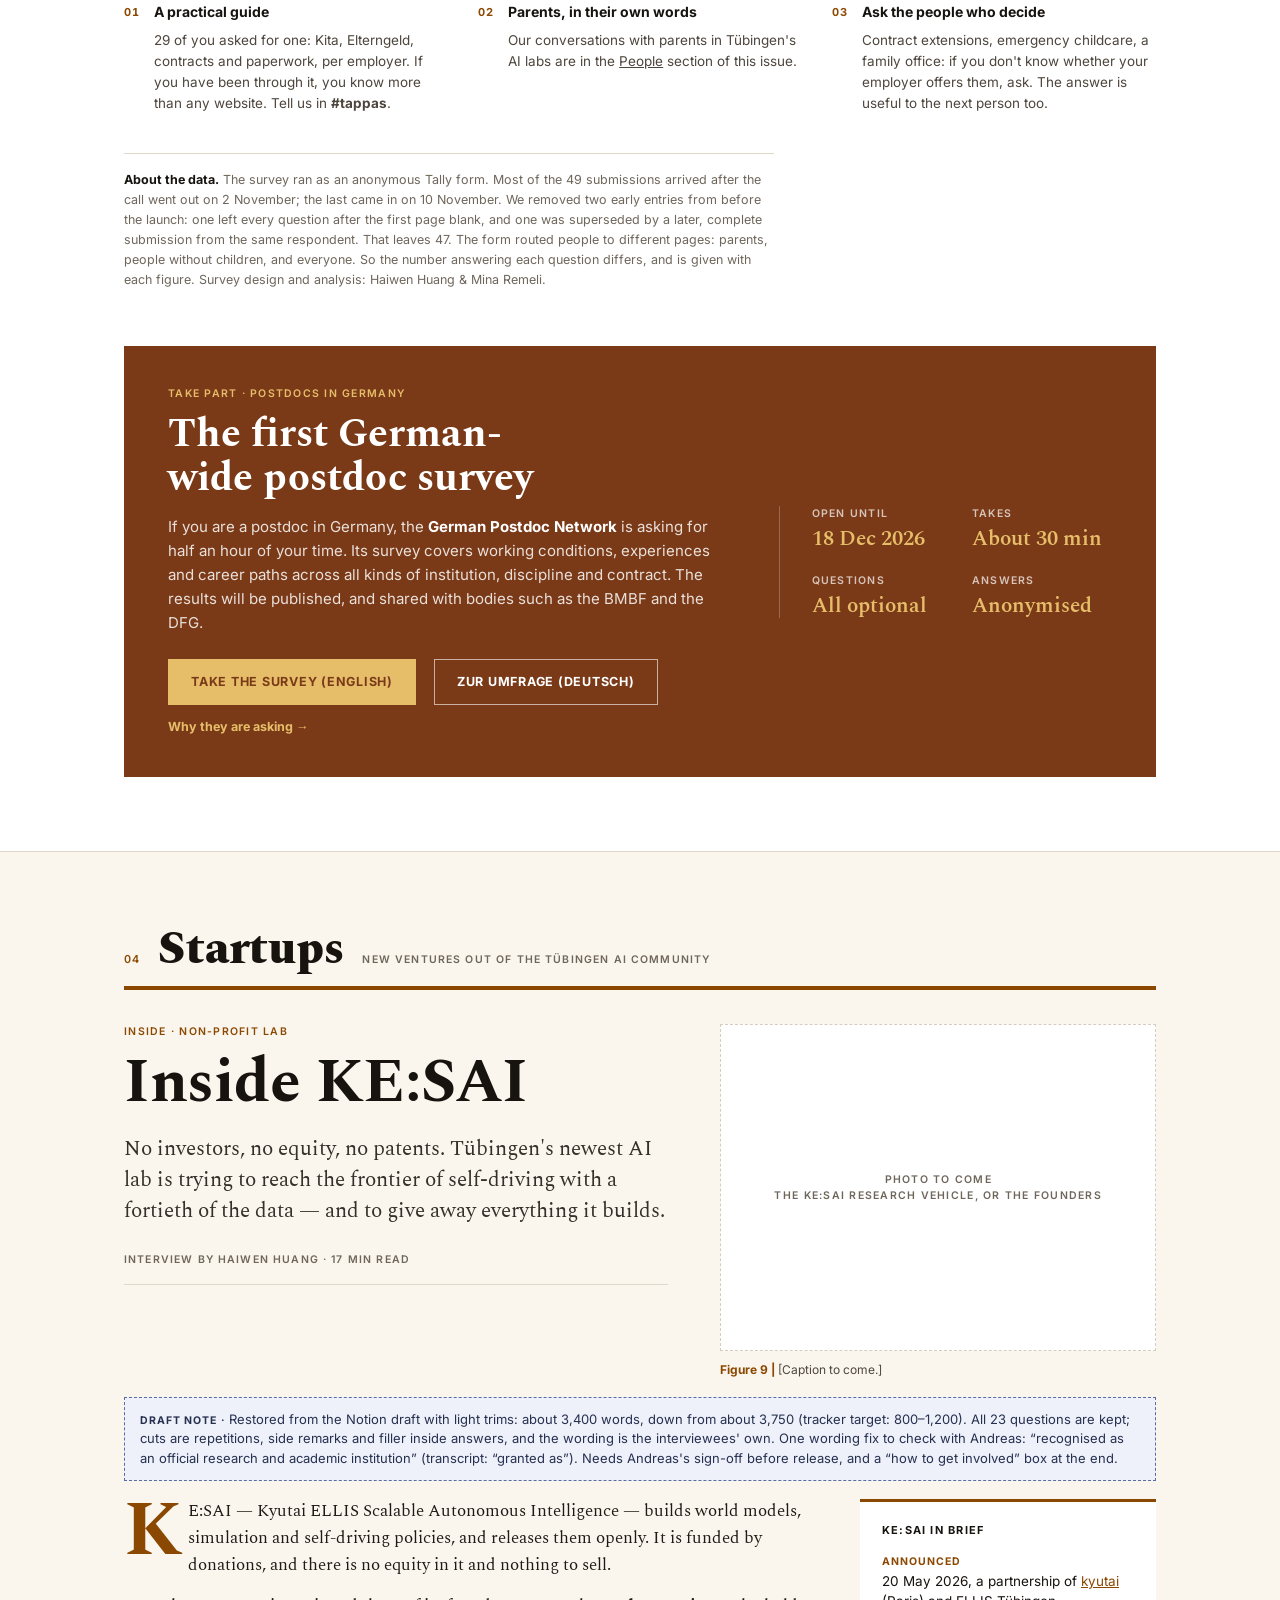
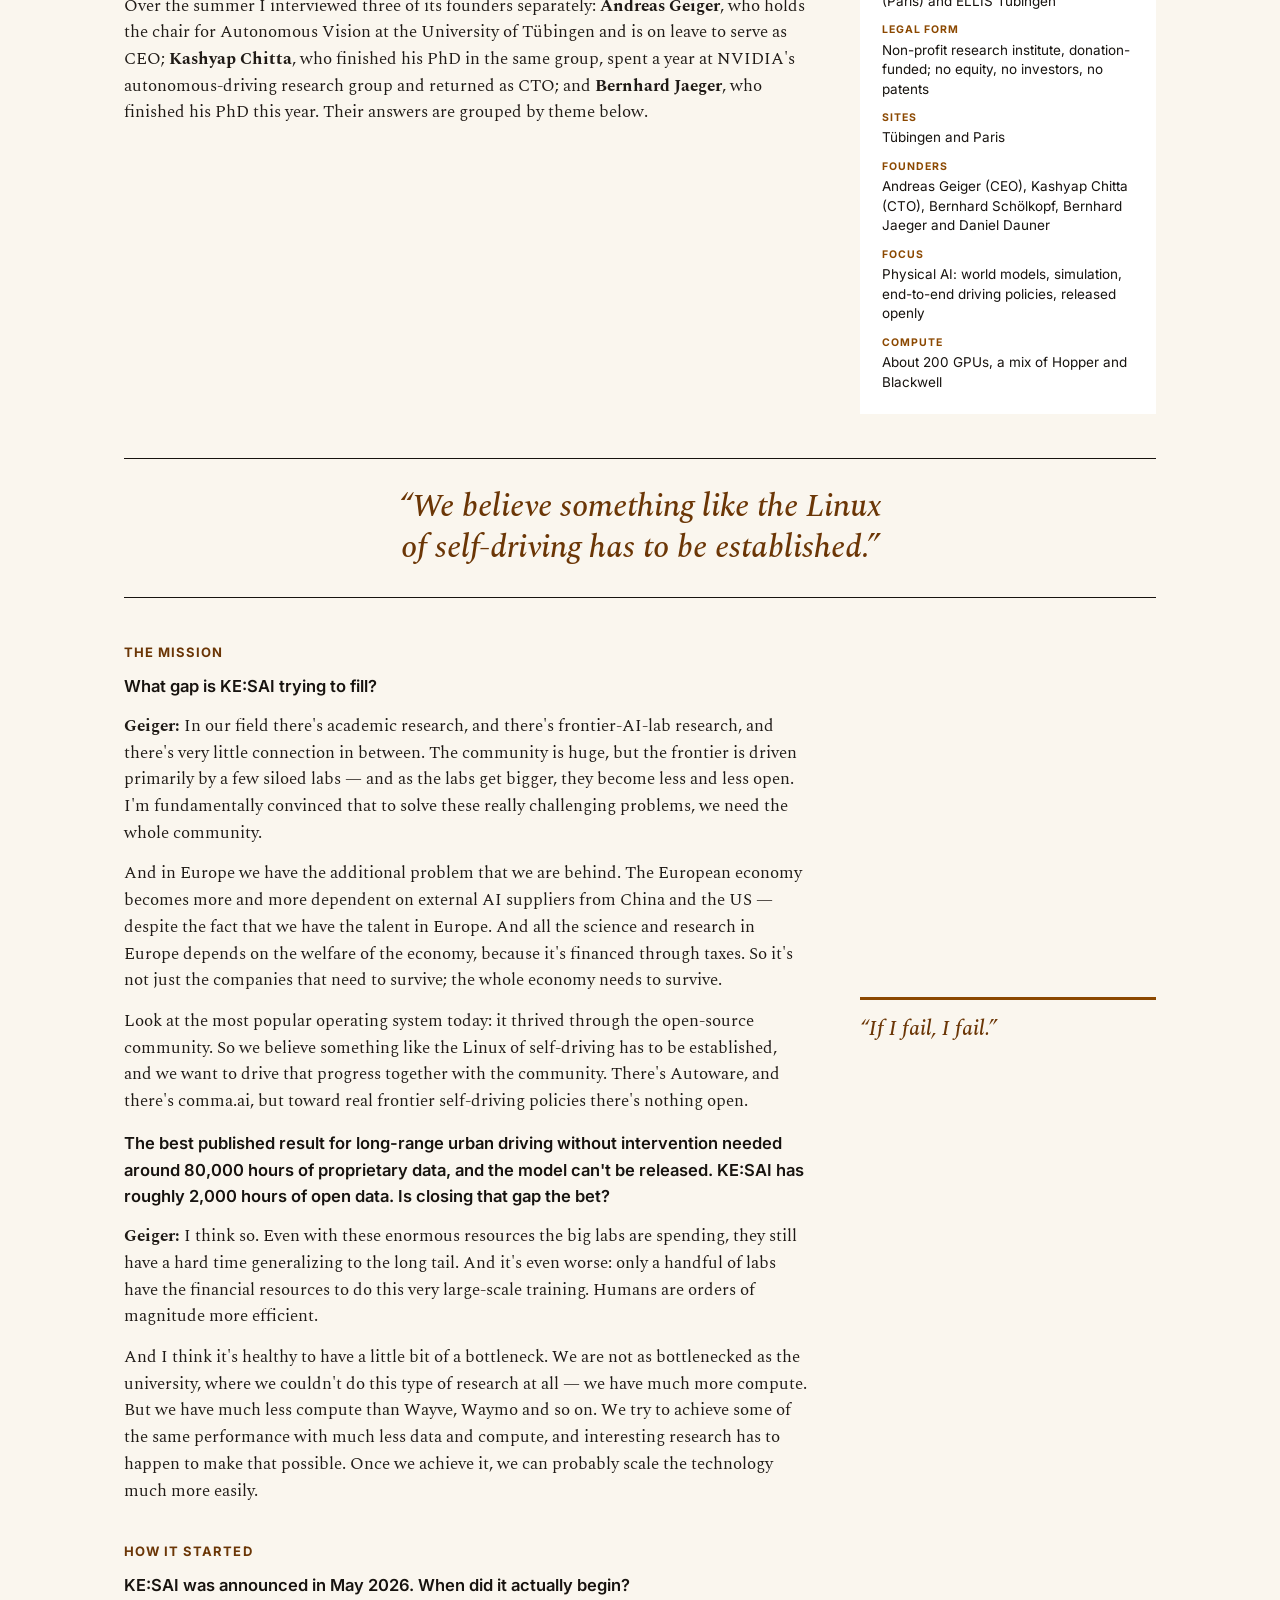
==== commit e7ddf6db: "Issue 2: editorial keeps to the highlights Drops the pointer to the What's On dates; the editorial n" ====
--- a/magazine/issue-2/index.html
+++ b/magazine/issue-2/index.html
@@ -150,7 +150,7 @@
           <p>Welcome back to TAPPAS.</p>
           <p>This issue has two headline stories. The first is the one we promised at the end of Issue 01: we go inside KE:SAI, the Tübingen non-profit that wants to build the Linux of self-driving, with no investors, no equity and no patents, and that plans to give away everything it builds.</p>
           <p>The second is about a question many of us think about and rarely talk about at work: whether, and when, to have children. This autumn we asked, and 47 of you answered. The results are in <a href="#numbers">By the Numbers</a>. Most of us who don't have children would like to. Most of those are waiting. And almost nobody knows what our workplaces actually offer. Alongside the numbers, <a href="#people">People</a> talks to parents in Tübingen's AI labs about what really changes.</p>
-          <p>Since it is winter, Fynn has sorted the region's Christmas markets so you can pick the right one, and the right night, and Rabanus has the dates. Rabanus also makes the case for joining a Verein, in a new <a href="#culture">Culture</a> section. And if you are a postdoc in Germany, the German Postdoc Network would like half an hour of your time for its <a href="#postdoc-survey">first German-wide postdoc survey</a>, open until 18 December.</p>
+          <p>Since it is winter, Fynn has sorted the region's Christmas markets so you can pick the right one, and the right night. In a new <a href="#culture">Culture</a> section, Rabanus makes the case for joining a Verein. And if you are a postdoc in Germany, the German Postdoc Network would like half an hour of your time for its <a href="#postdoc-survey">first German-wide postdoc survey</a>, open until 18 December.</p>
           <p>As before, everything here was written, surveyed and photographed by people from our community, and we would love more of you on these pages: a piece, an interview, a photo, a rant. Find us in <strong>#tappas</strong> on Slack, or through the <a href="#feedback">feedback form</a> at the back.</p>
           <p><em>— Haiwen &amp; Mina, for the editorial team</em></p>
           <a class="arrow-link" href="#credits">→ Masthead &amp; credits</a>
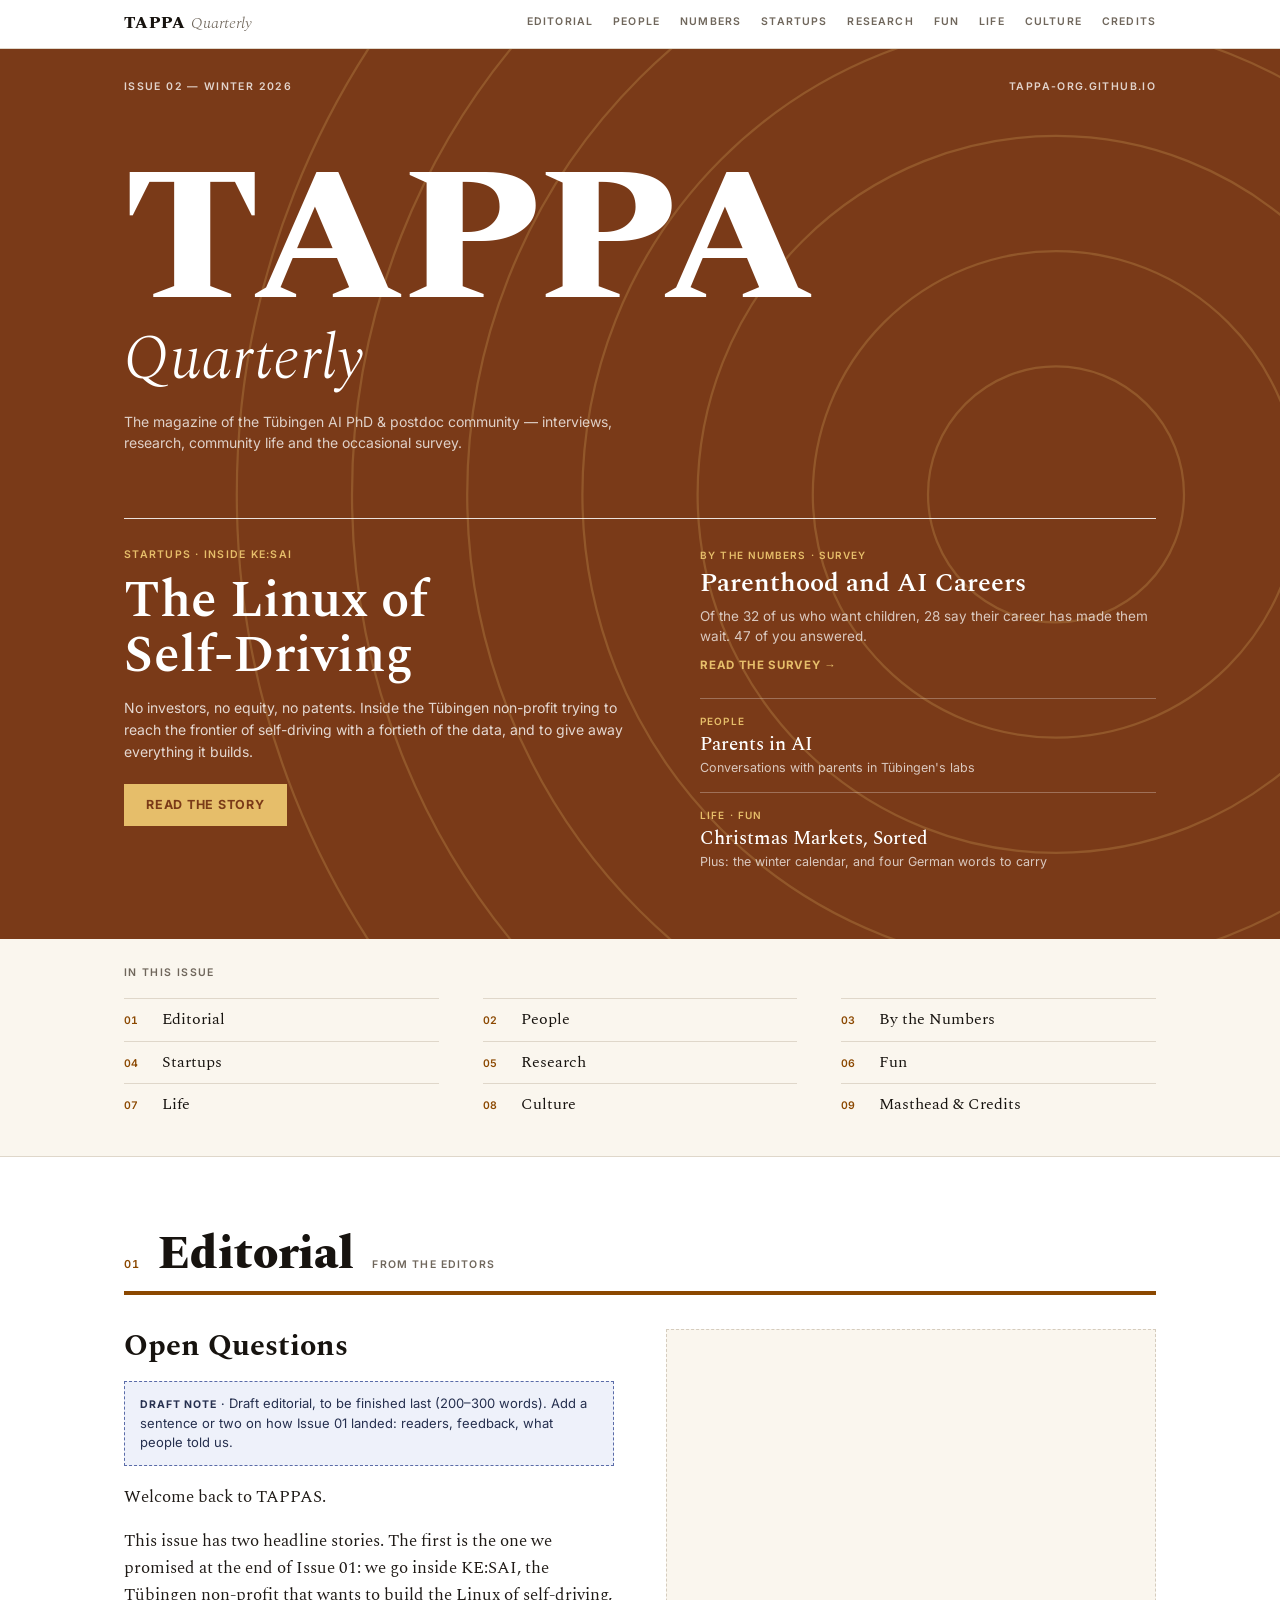
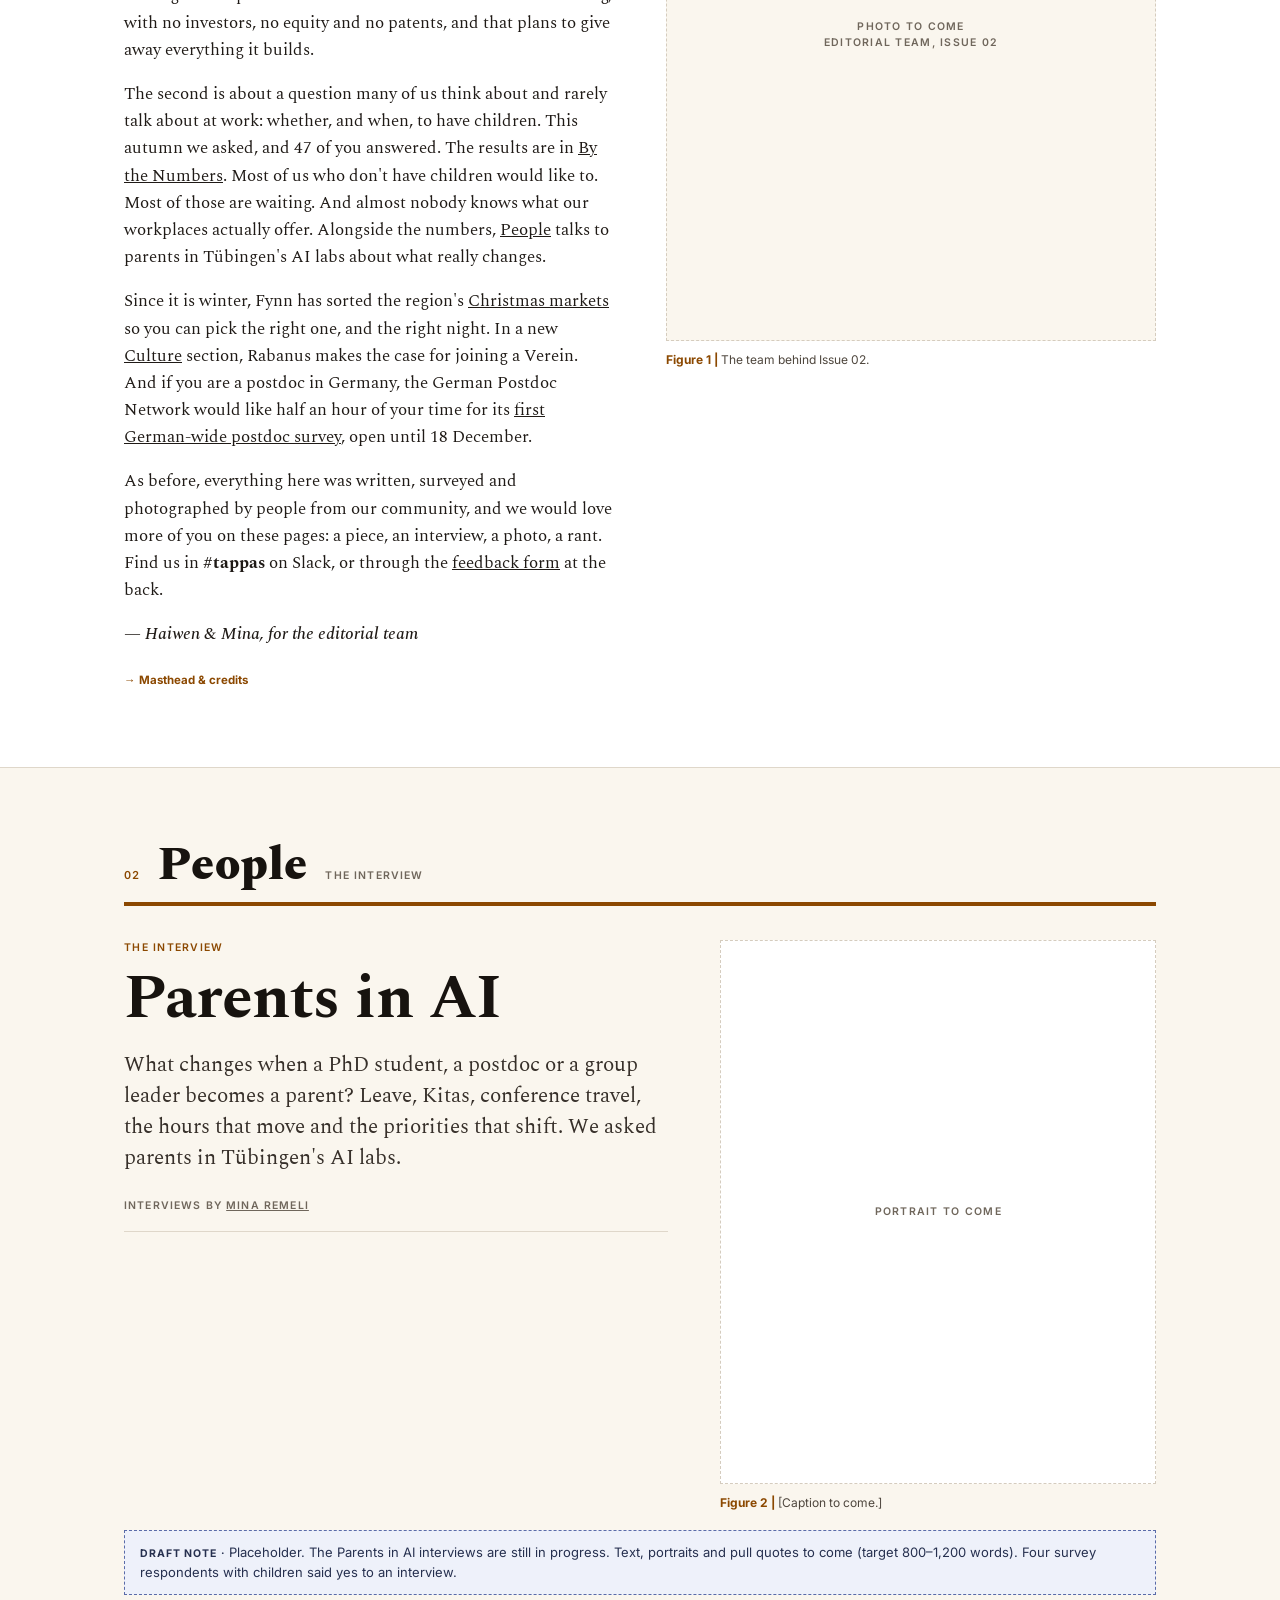
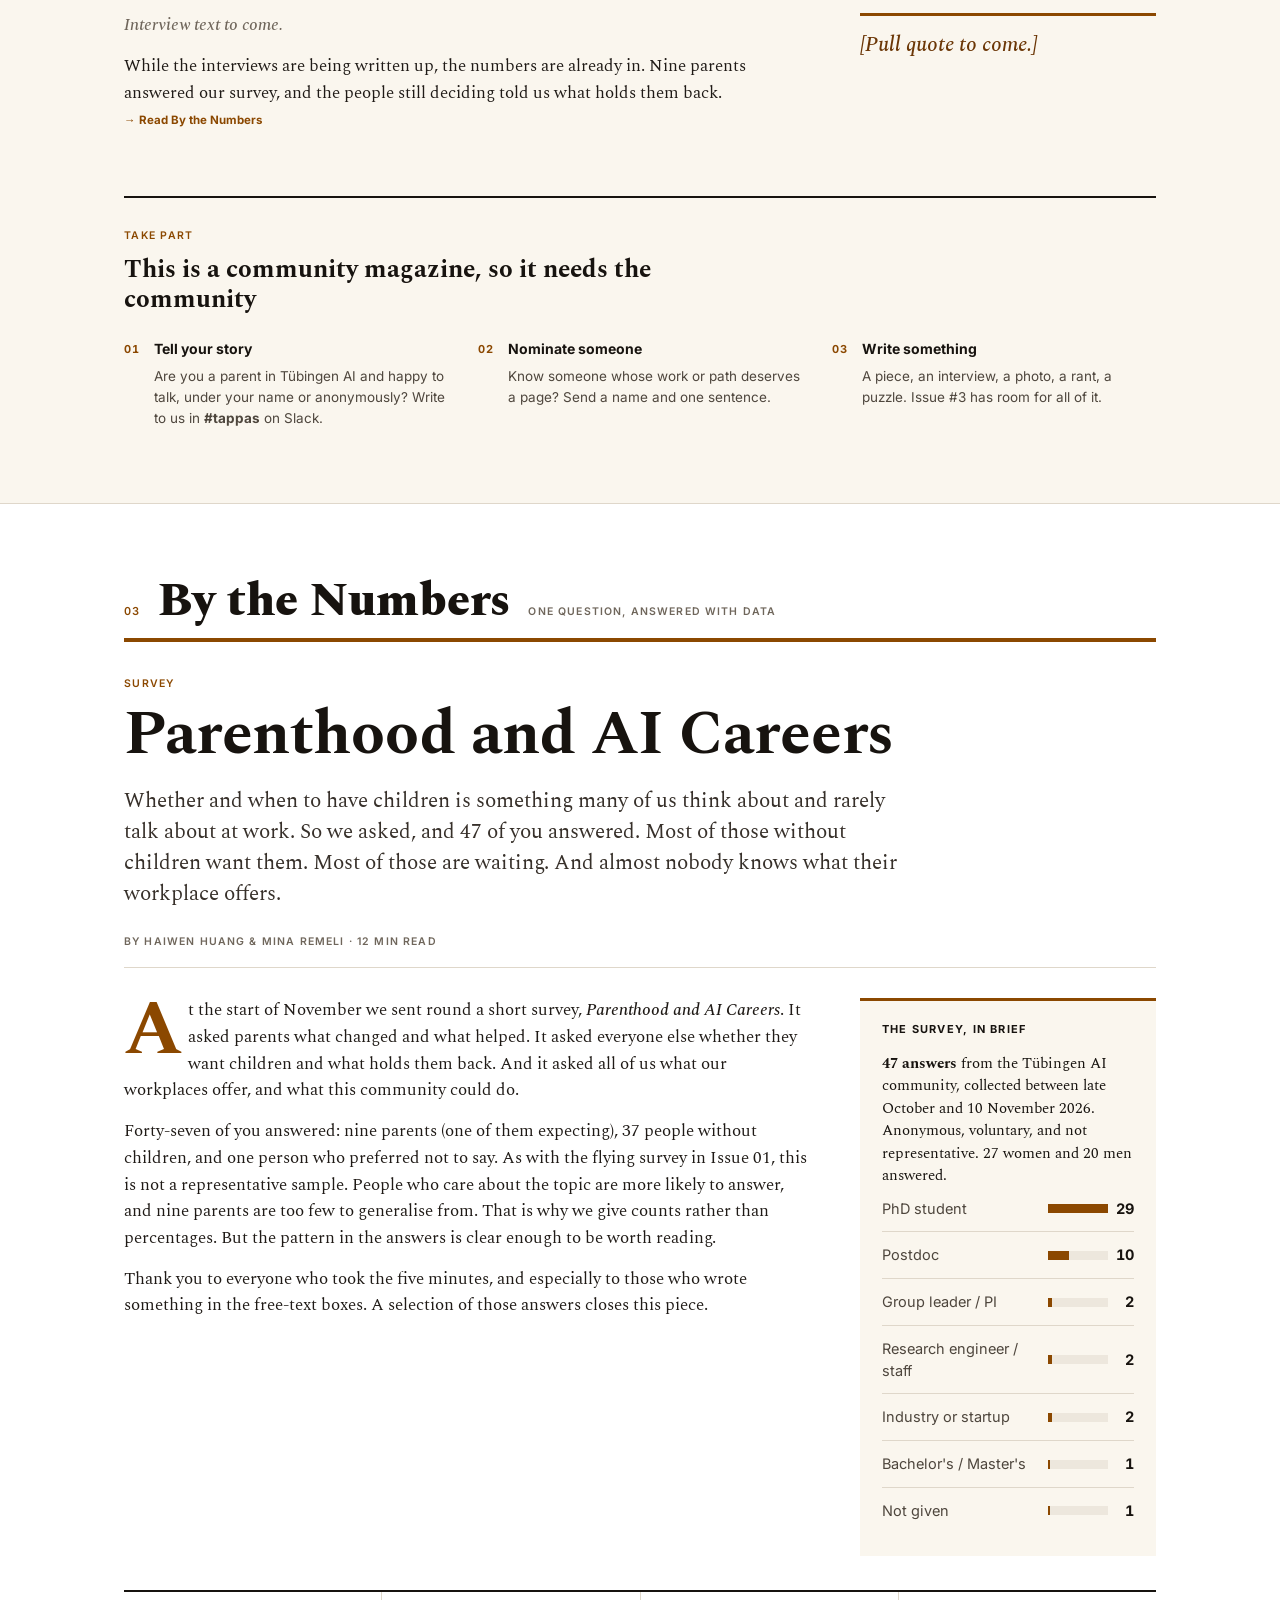
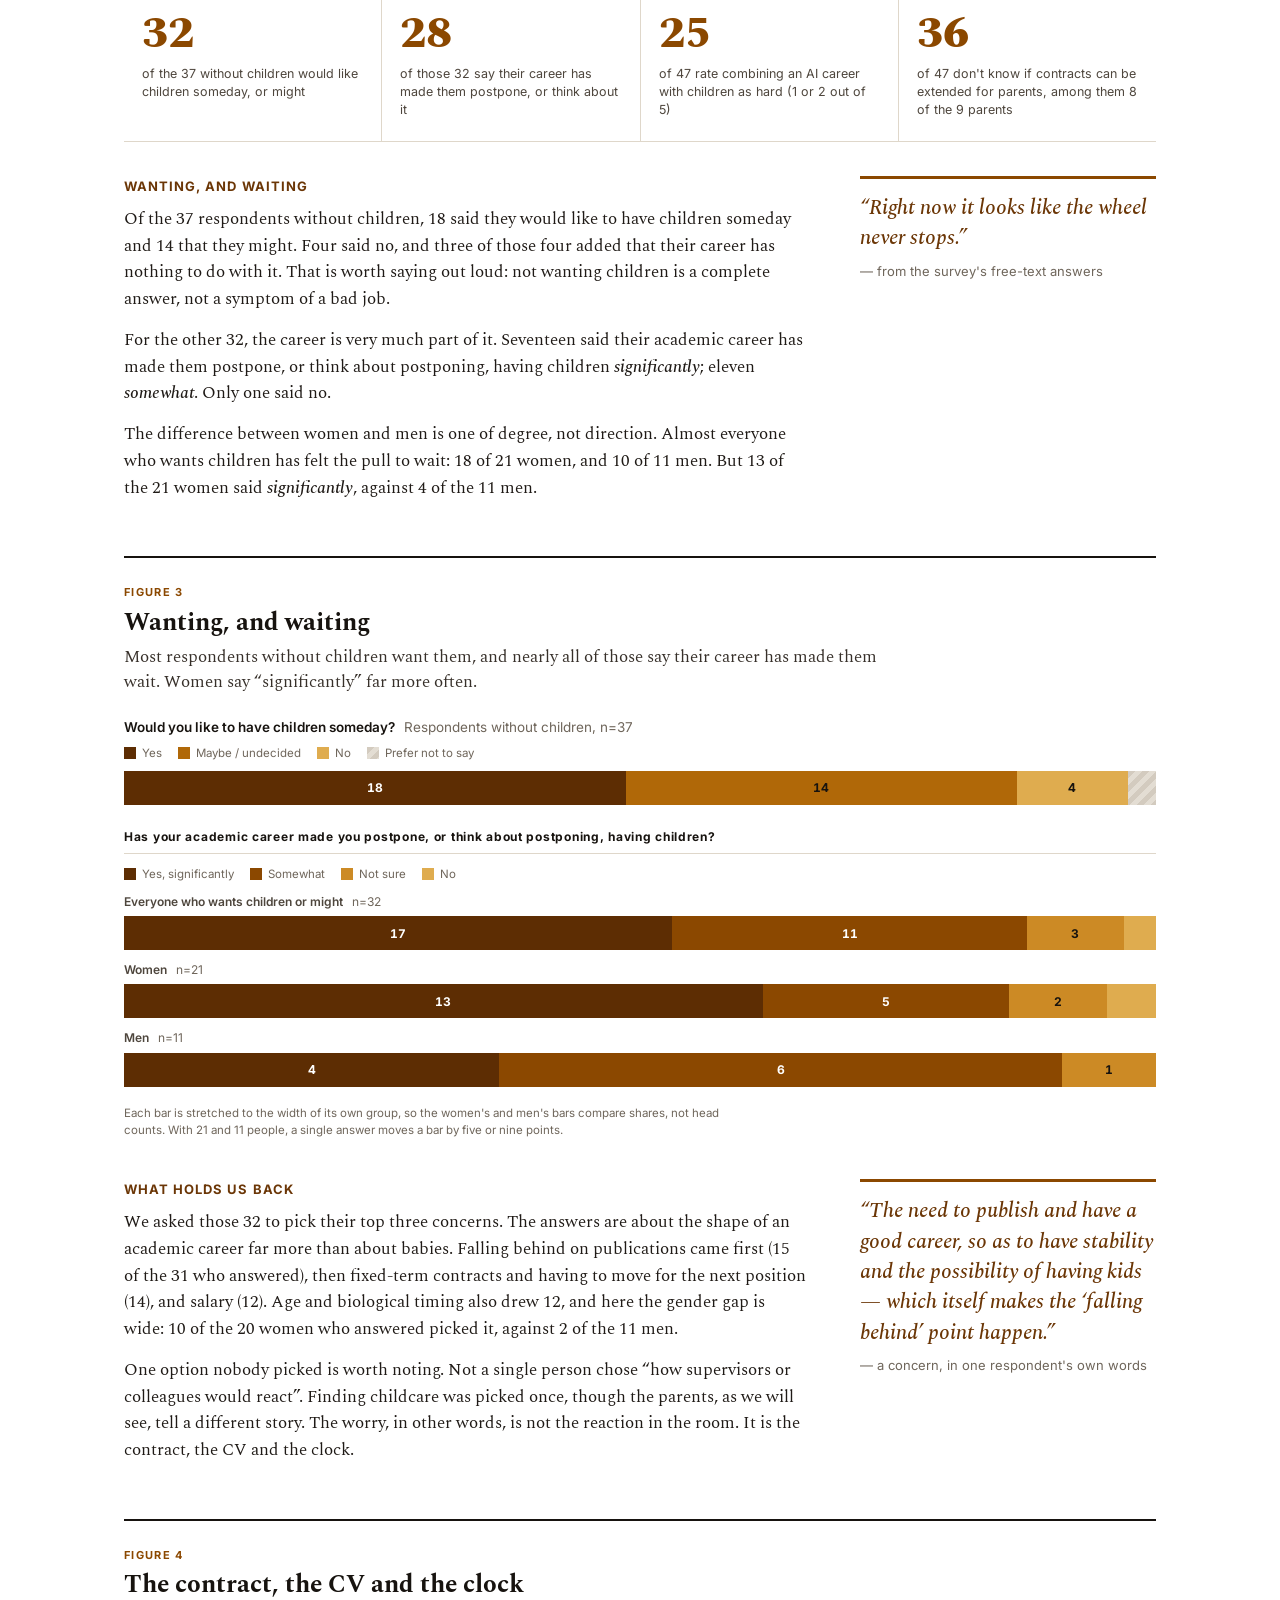
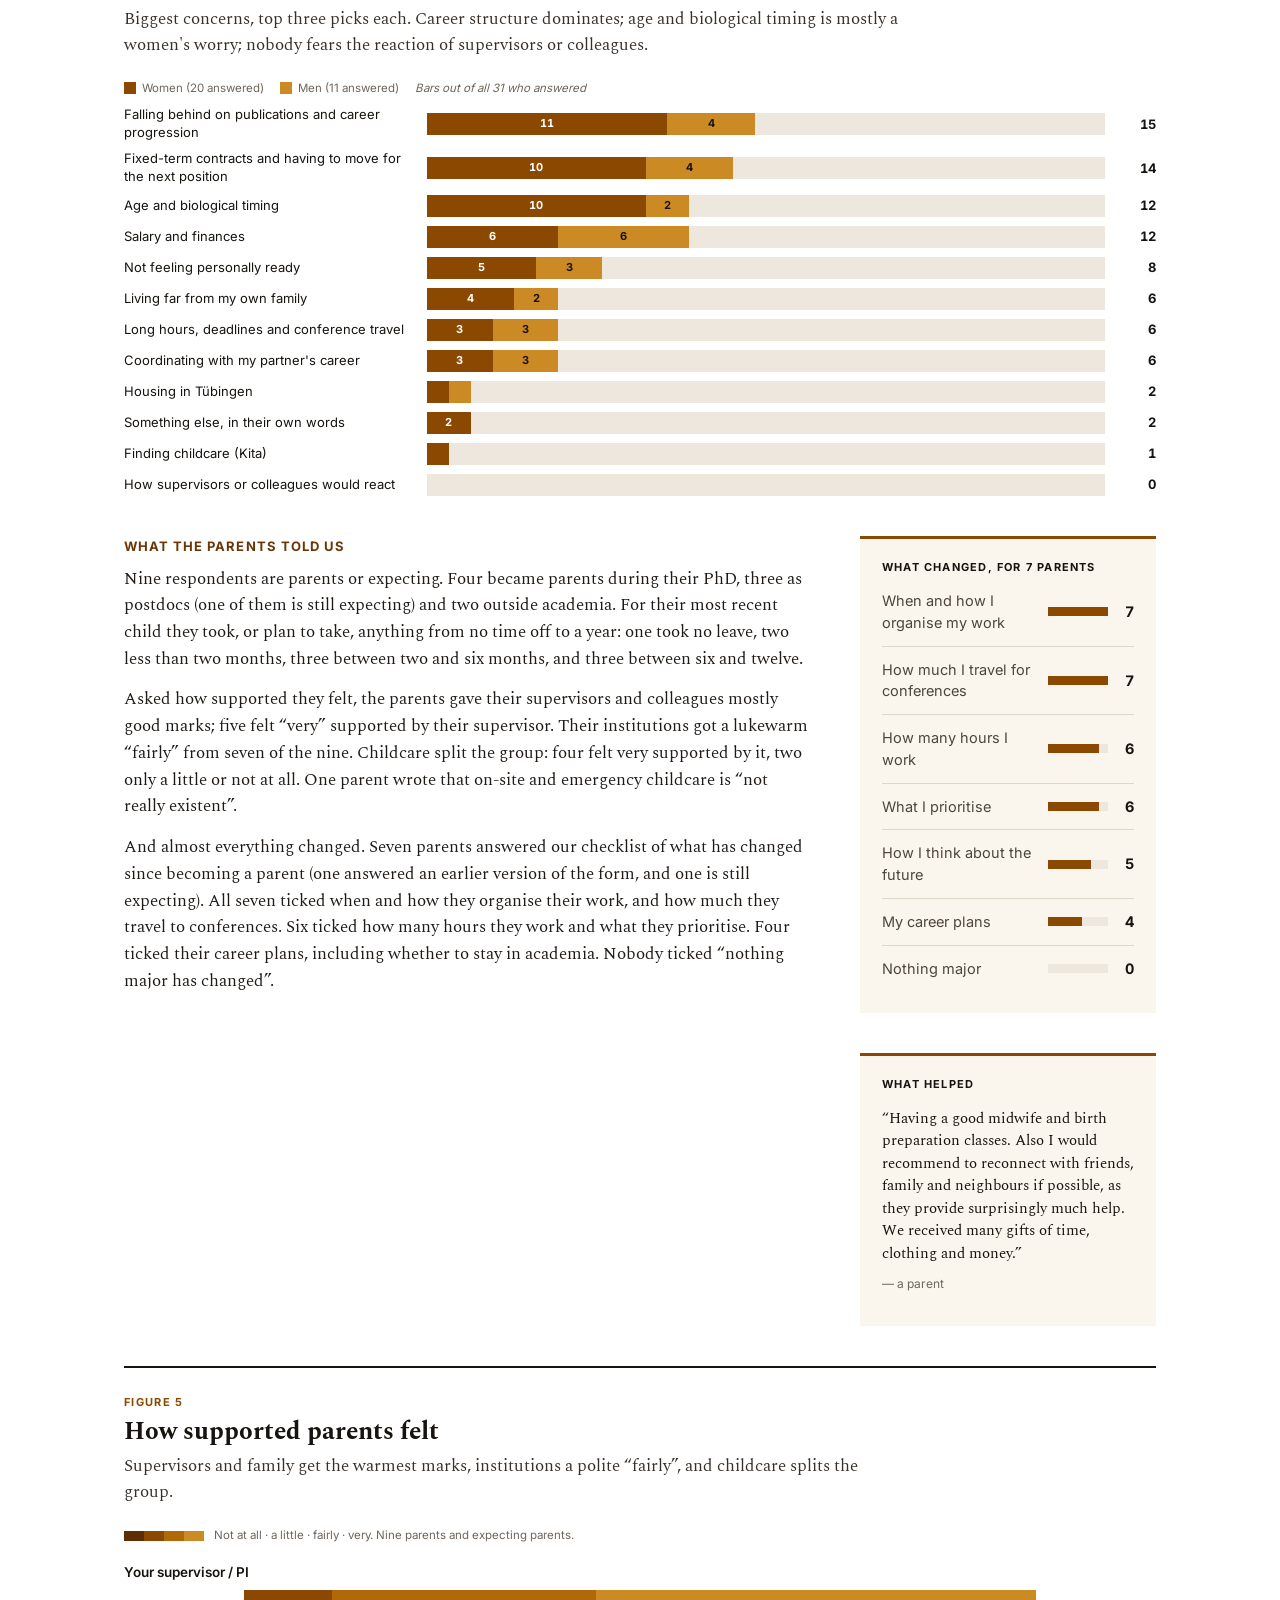
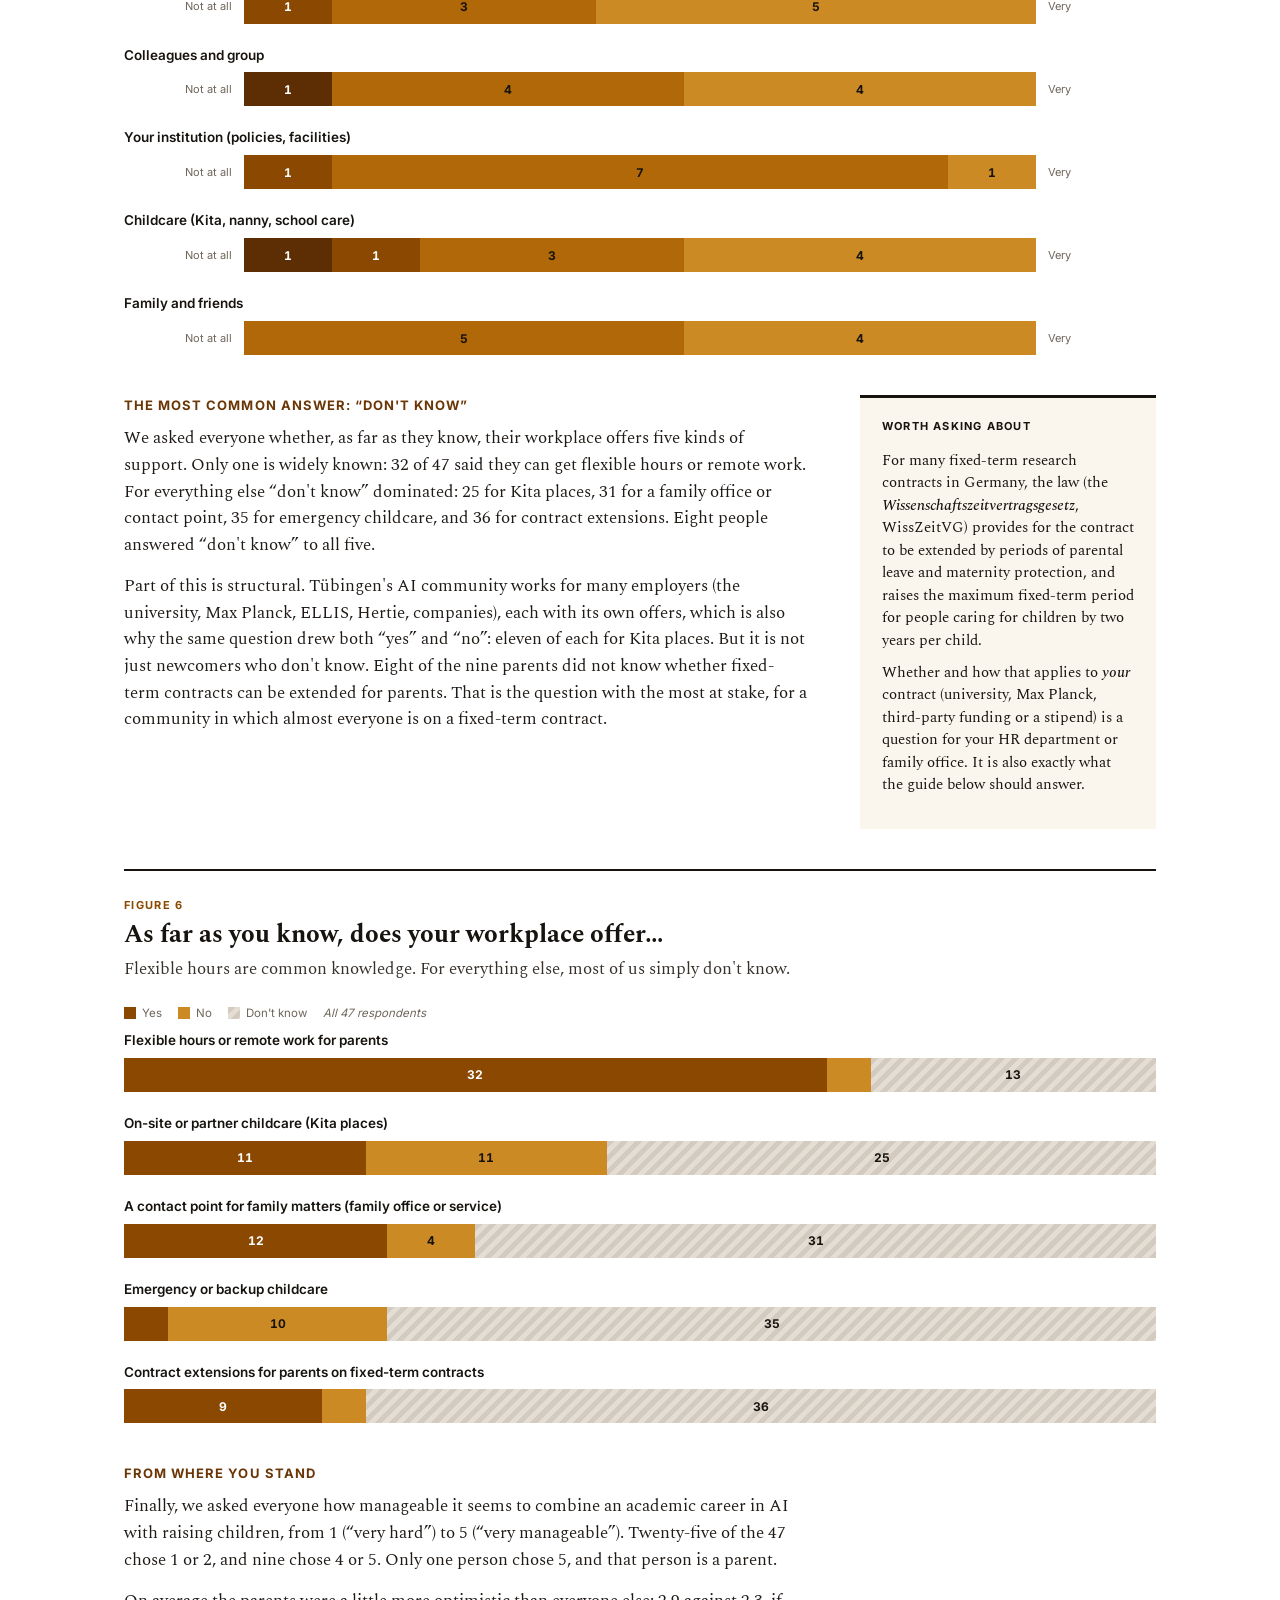
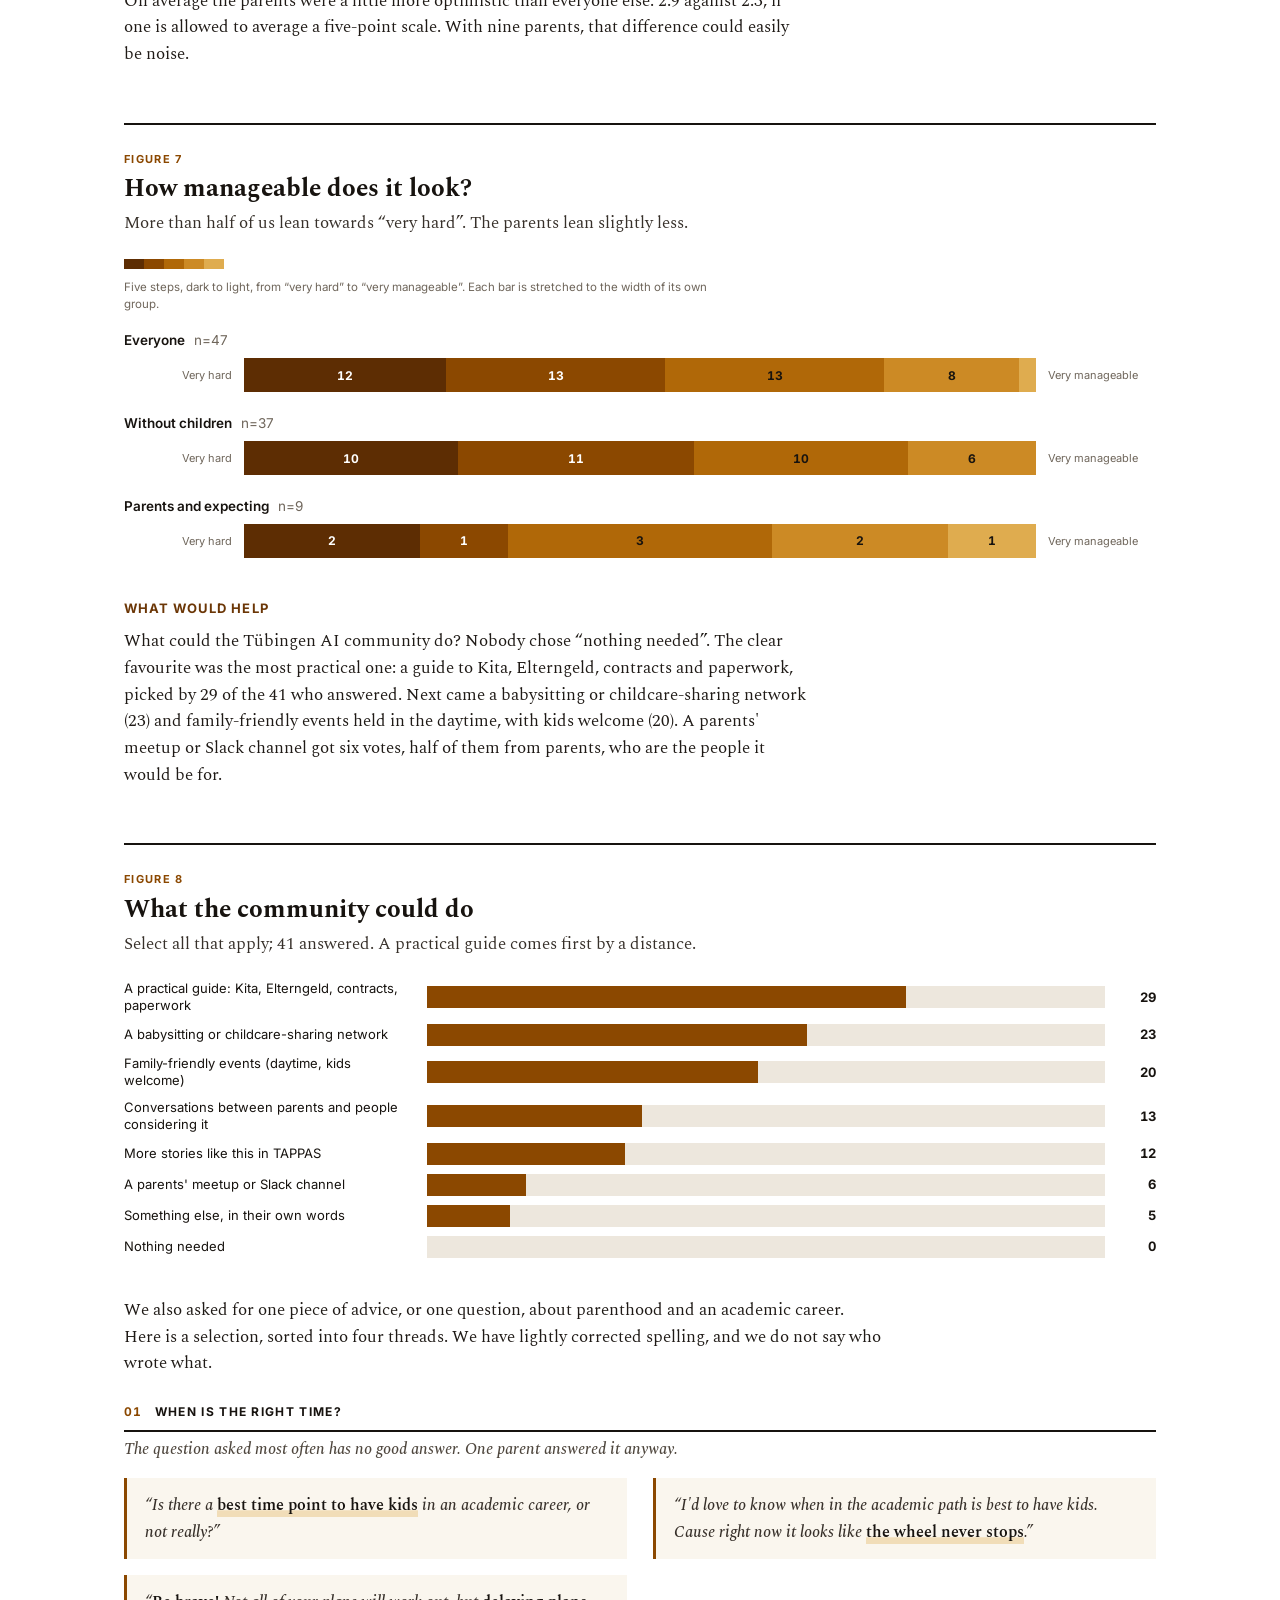
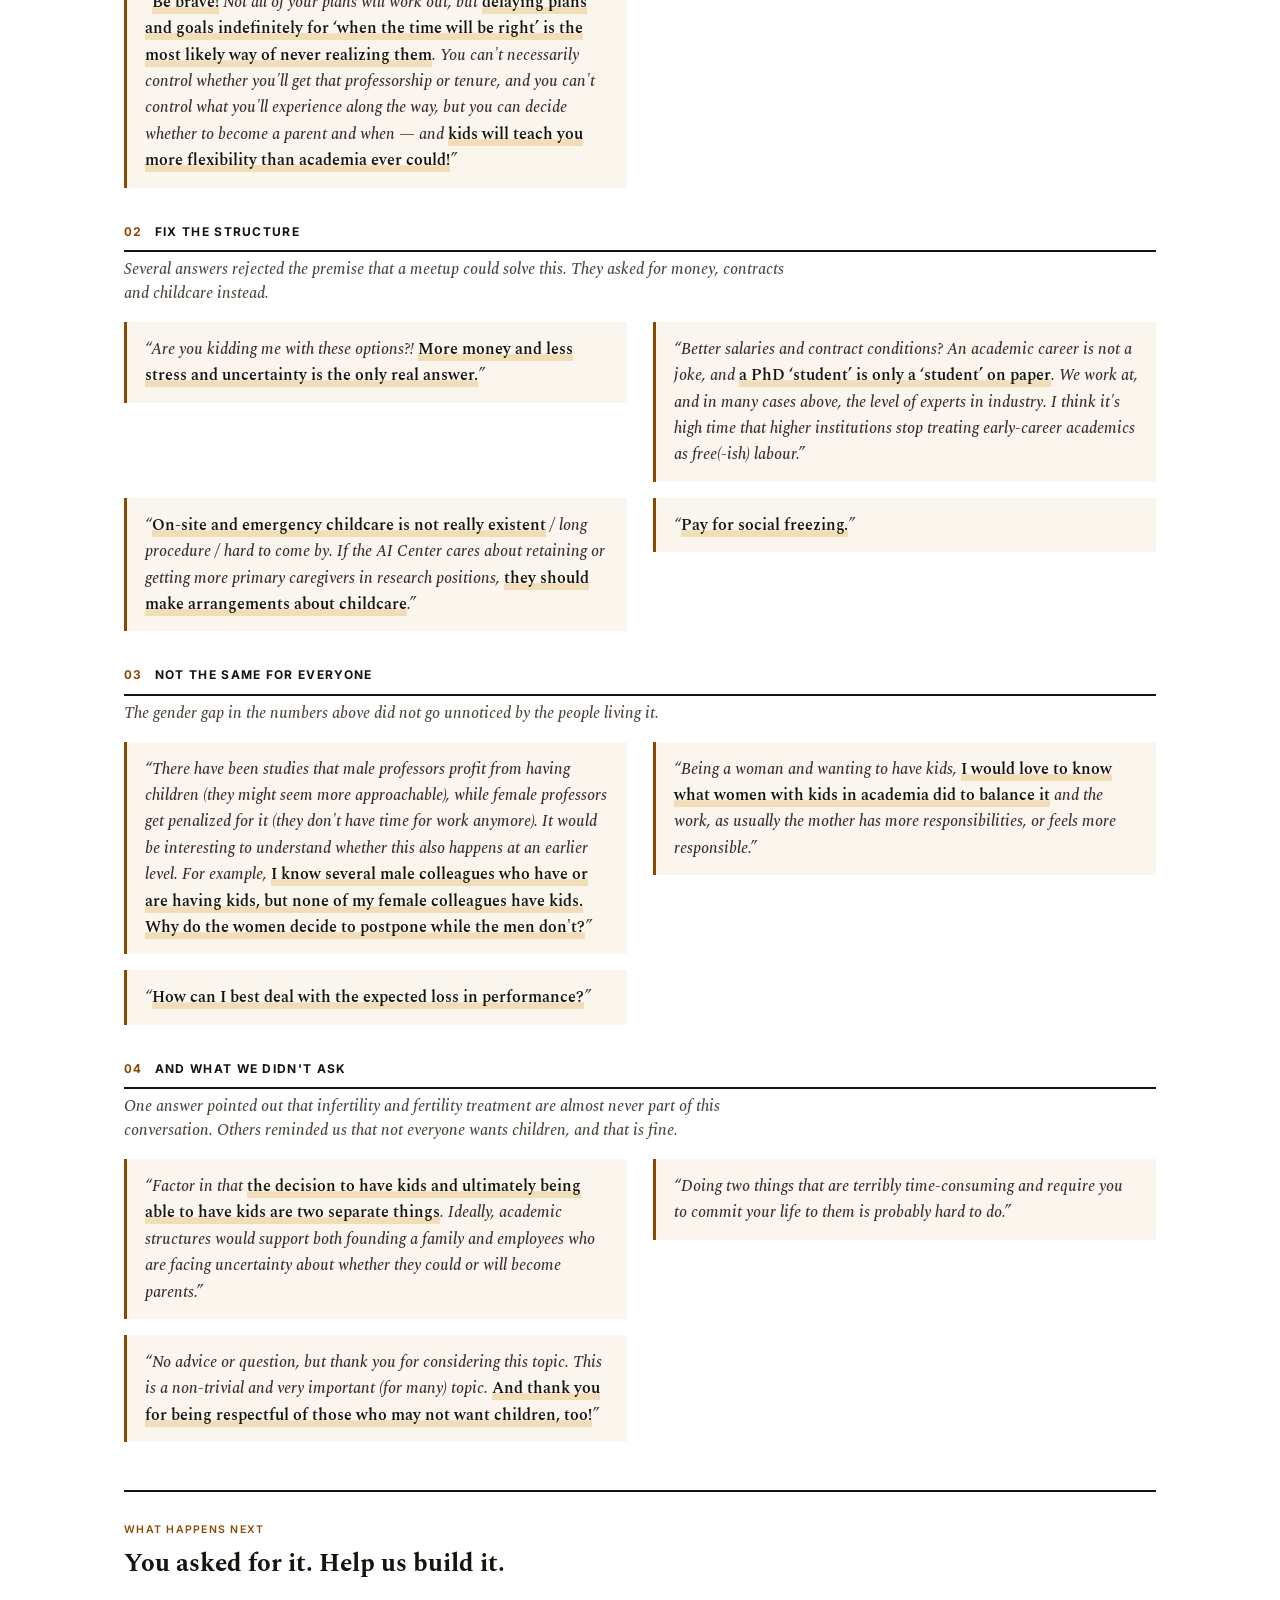
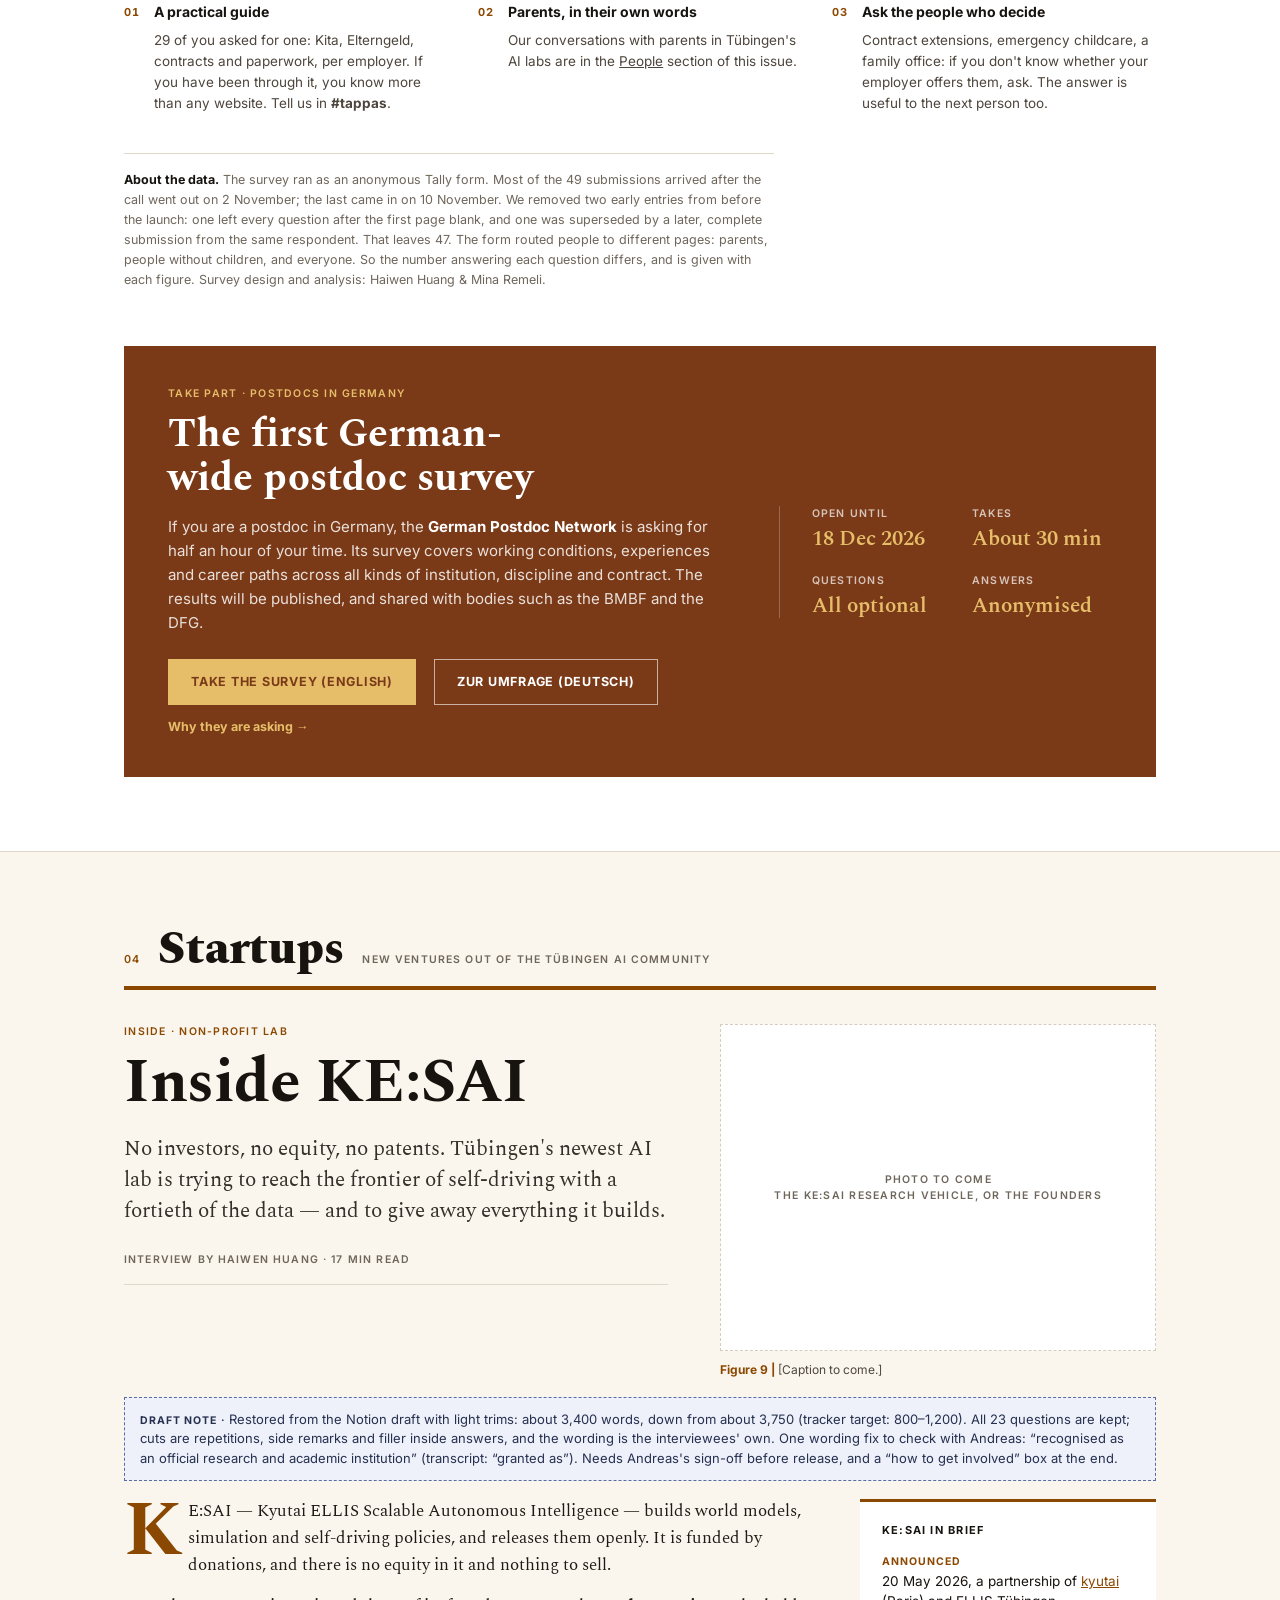
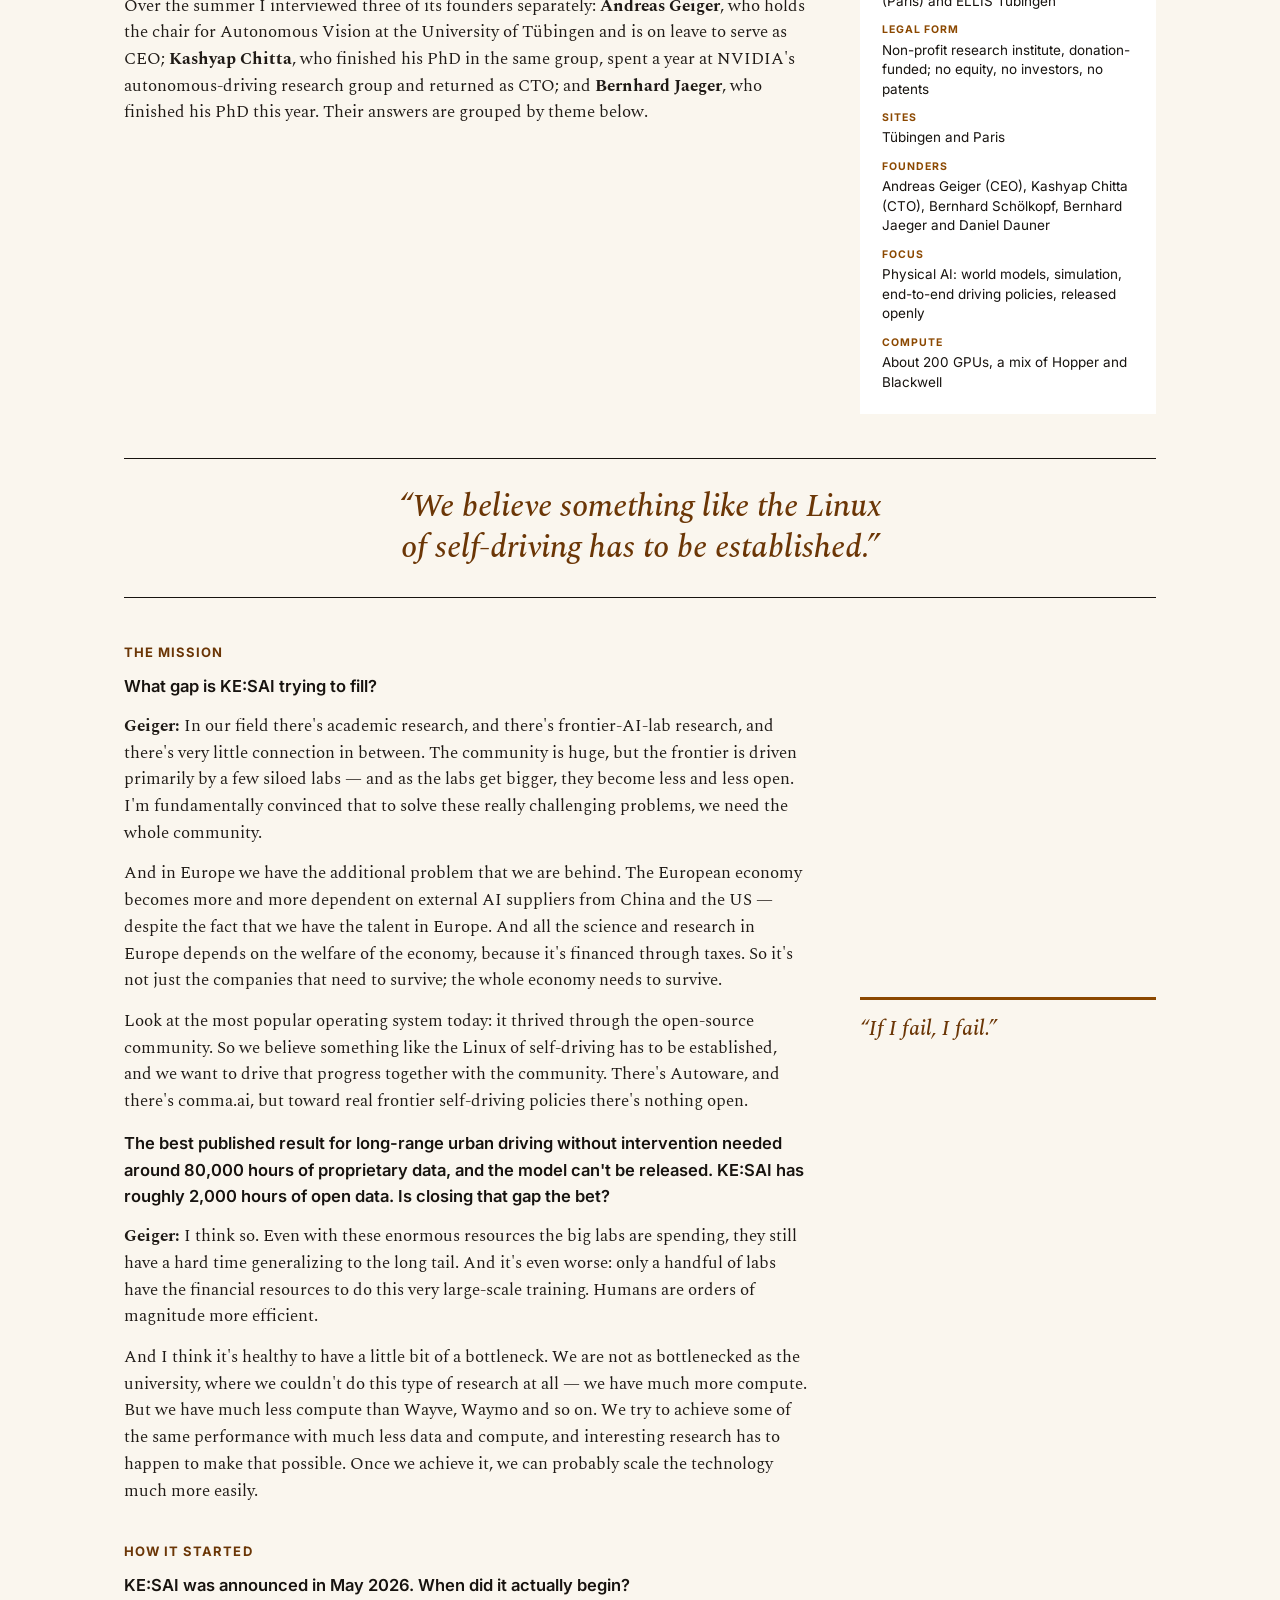
==== commit 1a3dadf1: "Issue 2: Photo of the Season, with Issue 1's winner and a new vote - Fun opens with the winner of th" ====
--- a/magazine/issue-2/index.html
+++ b/magazine/issue-2/index.html
@@ -150,7 +150,7 @@
           <p>Welcome back to TAPPAS.</p>
           <p>This issue has two headline stories. The first is the one we promised at the end of Issue 01: we go inside KE:SAI, the Tübingen non-profit that wants to build the Linux of self-driving, with no investors, no equity and no patents, and that plans to give away everything it builds.</p>
           <p>The second is about a question many of us think about and rarely talk about at work: whether, and when, to have children. This autumn we asked, and 47 of you answered. The results are in <a href="#numbers">By the Numbers</a>. Most of us who don't have children would like to. Most of those are waiting. And almost nobody knows what our workplaces actually offer. Alongside the numbers, <a href="#people">People</a> talks to parents in Tübingen's AI labs about what really changes.</p>
-          <p>Since it is winter, Fynn has sorted the region's Christmas markets so you can pick the right one, and the right night. In a new <a href="#culture">Culture</a> section, Rabanus makes the case for joining a Verein. And if you are a postdoc in Germany, the German Postdoc Network would like half an hour of your time for its <a href="#postdoc-survey">first German-wide postdoc survey</a>, open until 18 December.</p>
+          <p>Since it is winter, Fynn has sorted the region's <a href="#markets-article">Christmas markets</a> so you can pick the right one, and the right night. In a new <a href="#culture">Culture</a> section, Rabanus makes the case for joining a Verein. And if you are a postdoc in Germany, the German Postdoc Network would like half an hour of your time for its <a href="#postdoc-survey">first German-wide postdoc survey</a>, open until 18 December.</p>
           <p>As before, everything here was written, surveyed and photographed by people from our community, and we would love more of you on these pages: a piece, an interview, a photo, a rant. Find us in <strong>#tappas</strong> on Slack, or through the <a href="#feedback">feedback form</a> at the back.</p>
           <p><em>— Haiwen &amp; Mina, for the editorial team</em></p>
           <a class="arrow-link" href="#credits">→ Masthead &amp; credits</a>
@@ -174,7 +174,7 @@
           <div class="kicker">The Interview</div>
           <h3 class="feature-headline">Parents in AI</h3>
           <p class="standfirst">What changes when a PhD student, a postdoc or a group leader becomes a parent? Leave, Kitas, conference travel, the hours that move and the priorities that shift. We asked parents in Tübingen's AI labs.</p>
-          <div class="byline">Interviews by the TAPPAS editors</div>
+          <div class="byline">Interviews by <a href="https://scholar.google.com/citations?user=0AUIC-8AAAAJ&amp;hl=en" target="_blank" rel="noopener noreferrer">Mina Remeli</a></div>
         </div>
         <figure class="fig">
           <div class="ph ph-portrait ph-empty">
@@ -1164,20 +1164,217 @@
       </div>
       <div class="accent-rule"></div>
 
-      <div id="photo-of-the-quarter">
+      <div id="photo-of-the-season">
         <div class="kicker">Chosen by you</div>
-        <h3 class="sub-headline">Photo of the Quarter</h3>
-        <p>Decided by emoji votes on the pinned thread in <strong data-todo="slack-channel-url">#tappas</strong>. The photo with the most votes gets the page.</p>
+        <h3 class="sub-headline">Photo of the Season</h3>
+        <p class="season-lede">In Issue 01 you voted on six photographs sent in by readers. The winner gets this page: a double rainbow.</p>
         <figure class="fig fig-wide">
-          <div class="ph ph-21-9 ph-empty">
-            <span class="ph-empty-label">Winning photo to come</span>
+          <div class="ph ph-4-3">
+            <img src="images/photos/winner-double-rainbow.jpg" alt="A double rainbow arching over a low modern building with a roof garden, trees and hills beyond, in warm evening light" loading="lazy">
           </div>
           <figcaption class="figcaption">
-            <span class="fignum">Figure 10 |</span> [One-line caption to come.]
-            <span class="credit">Photo: [name]</span>
+            <span class="fignum">Figure 10 |</span> Double rainbow! The winner of the Issue 01 vote.
+            <span class="credit">Photo: Haiwen Huang</span>
           </figcaption>
         </figure>
-      </div>
+        <figure class="fig collage-fig">
+          <div class="collage">
+            <div class="ph ph-1-1"><img src="../issue-1/images/photos/02-punting-neckar.jpg" alt="Punting boats on the Neckar below the old town houses, seen past a balcony flower box" loading="lazy"></div>
+            <div class="ph ph-1-1"><img src="../issue-1/images/photos/03-hirschauer-baggersee.jpg" alt="The sun setting through trees and reeds over the still water of the Hirschauer Baggersee" loading="lazy"></div>
+            <div class="ph ph-1-1"><img src="../issue-1/images/photos/05-cows.jpg" alt="Cows grazing on a bright green hillside meadow beside a blossoming tree" loading="lazy"></div>
+            <div class="ph ph-1-1"><img src="../issue-1/images/photos/04-pink-clouds.jpg" alt="Pink evening clouds above the paved walkway and the observatory dome at Cyber Valley" loading="lazy"></div>
+            <div class="ph ph-1-1"><img src="../issue-1/images/photos/06-benches.jpg" alt="A meadow with stone benches and a gravel path, looking out over wooded hills under tall clouds" loading="lazy"></div>
+          </div>
+          <figcaption class="figcaption">
+            <span class="fignum">Figure 11 |</span> The runners-up, as promised in Issue 01: a Tübingen classic, the Hirschauer Baggersee at sunset, cows near Tübingen, pink clouds, and the benches behind the Amazon building.
+          </figcaption>
+        </figure>
+      </div>
+
+      <div id="photo-vote" class="cards-top-rule">
+        <div class="kicker">Vote</div>
+        <h3 class="sub-headline">Vote for the Next Photo of the Season</h3>
+        <p class="season-lede">Seventeen autumn photographs, sent in by readers, from Tübingen and around (and one from Stuttgart). Pick the one that should take a full page in the next issue; the runners-up go into a collage.</p>
+
+        <p class="poll-cta">
+          <!-- TODO editors: the vote form is not set up yet. Paste its link as
+               href="..." on the button below; the options should be Photo 1 to
+               Photo 17, in the numbering used here. -->
+          <a class="btn-vote" data-todo="vote-form-url" target="_blank" rel="noopener noreferrer">Vote for your favourite →</a>
+          <span class="poll-cta-note">Opens a Google Form in a new tab. Nothing is sent to Google until you click.</span>
+        </p>
+
+        <!-- The vote lives in a Google Form rather than on this page: a form
+             embedded here would load docs.google.com for every reader and hand
+             Google their IP address on page load, which is what the privacy
+             note promises not to do. A link sends nothing until clicked.
+             Each photograph keeps its own shape; the two columns are filled
+             in submission order, each photo going to the shorter column, so
+             the stacks end level. Numbering runs down the left column first,
+             so it matches the options in the vote form. -->
+        <div class="photo-gallery">
+          <div class="photo-col">
+            <figure class="photo-candidate">
+              <div class="ph ph-2-3">
+                <img src="images/photos/neckar-island-1.jpg" alt="People walking under huge plane trees in copper-coloured leaves on the Neckar island" loading="lazy">
+                <span class="ph-badge">Photo 1</span>
+              </div>
+              <figcaption class="photo-meta">
+                <span class="poll-label">1. Neckar island autumn views</span>
+              </figcaption>
+            </figure>
+            <figure class="photo-candidate">
+              <div class="ph ph-4-3">
+                <img src="images/photos/autumn-castle.jpg" alt="Sunset over the Neckar valley seen from the castle walls, a red-roofed tower and a stone walkway in the foreground" loading="lazy">
+                <span class="ph-badge">Photo 2</span>
+              </div>
+              <figcaption class="photo-meta">
+                <span class="poll-label">2. Autumn in Tübingen &lt;3 (castle)</span>
+              </figcaption>
+            </figure>
+            <figure class="photo-candidate">
+              <div class="ph ph-3-4">
+                <img src="images/photos/golden-season.jpg" alt="Maple treetops lit gold by low evening sun" loading="lazy">
+                <span class="ph-badge">Photo 3</span>
+              </div>
+              <figcaption class="photo-meta">
+                <span class="poll-label">3. Golden season</span>
+              </figcaption>
+            </figure>
+            <figure class="photo-candidate">
+              <div class="ph ph-4-3">
+                <img src="images/photos/autumn-view-mpi.jpg" alt="Evening view over Tübingen and the hills beyond, framed by a pine trunk and an oak, the sky fading from blue to orange" loading="lazy">
+                <span class="ph-badge">Photo 4</span>
+              </div>
+              <figcaption class="photo-meta">
+                <span class="poll-label">4. Autumn in Tübingen &lt;3 (view near the MPI)</span>
+              </figcaption>
+            </figure>
+            <figure class="photo-candidate">
+              <div class="ph ph-1-1">
+                <img src="images/photos/duality-of-fall.jpg" alt="Two photos side by side: golden plane trees under a blue sky on the Neckarinsel on Sunday 8 November, and the MvL6 building in grey fog on Monday 9 November" loading="lazy">
+                <span class="ph-badge">Photo 5</span>
+              </div>
+              <figcaption class="photo-meta">
+                <span class="poll-label">5. The duality of fall in 24 hours</span>
+              </figcaption>
+            </figure>
+            <figure class="photo-candidate">
+              <div class="ph ph-2-3">
+                <img src="images/photos/neckar-island-3.jpg" alt="A family walking hand in hand down the plane-tree avenue on the Neckar island, the path covered in leaves" loading="lazy">
+                <span class="ph-badge">Photo 6</span>
+              </div>
+              <figcaption class="photo-meta">
+                <span class="poll-label">6. Neckar island autumn views</span>
+              </figcaption>
+            </figure>
+            <figure class="photo-candidate">
+              <div class="ph ph-3-4">
+                <img src="images/photos/life-shines-through.jpg" alt="A tall apartment block at night in thick fog, its lit windows glowing in different colours" loading="lazy">
+                <span class="ph-badge">Photo 7</span>
+              </div>
+              <figcaption class="photo-meta">
+                <span class="poll-label">7. Life shines through</span>
+              </figcaption>
+            </figure>
+            <figure class="photo-candidate">
+              <div class="ph ph-2-3">
+                <img src="images/photos/neckar-island-4.jpg" alt="The yellow turreted house again, framed by copper leaves, seen from the Neckar island" loading="lazy">
+                <span class="ph-badge">Photo 8</span>
+              </div>
+              <figcaption class="photo-meta">
+                <span class="poll-label">8. Neckar island autumn views</span>
+              </figcaption>
+            </figure>
+          </div>
+          <div class="photo-col">
+            <figure class="photo-candidate">
+              <div class="ph ph-3-4">
+                <img src="images/photos/autumn-schoenbuch.jpg" alt="A gravel forest path under yellowing beech trees, leaves scattered across it" loading="lazy">
+                <span class="ph-badge">Photo 9</span>
+              </div>
+              <figcaption class="photo-meta">
+                <span class="poll-label">9. Autumn in Tübingen &lt;3 (Schönbuch)</span>
+              </figcaption>
+            </figure>
+            <figure class="photo-candidate">
+              <div class="ph ph-4-3">
+                <img src="images/photos/purple-mushroom.jpg" alt="A purple mushroom pushing up through brown beech leaves" loading="lazy">
+                <span class="ph-badge">Photo 10</span>
+              </div>
+              <figcaption class="photo-meta">
+                <span class="poll-label">10. Purple mushroom ✨</span>
+              </figcaption>
+            </figure>
+            <figure class="photo-candidate">
+              <div class="ph ph-3-4">
+                <img src="images/photos/neckar-island-2.jpg" alt="A yellow house with a slate-roofed turret behind weeping willows, seen across fallen leaves from the Neckar island" loading="lazy">
+                <span class="ph-badge">Photo 11</span>
+              </div>
+              <figcaption class="photo-meta">
+                <span class="poll-label">11. Neckar island autumn views</span>
+              </figcaption>
+            </figure>
+            <figure class="photo-candidate">
+              <div class="ph ph-4-3">
+                <img src="images/photos/mut-statt-wut.jpg" alt="A Lego model of a demonstration carried at a rally in Stuttgart: minifigures with hand-written placards such as “Menschenrechte statt rechte Menschen” and a banner reading “Mut statt Wut”" loading="lazy">
+                <span class="ph-badge">Photo 12</span>
+              </div>
+              <figcaption class="photo-meta">
+                <span class="poll-label">12. Mut statt Wut demonstration in Stuttgart</span>
+              </figcaption>
+            </figure>
+            <figure class="photo-candidate">
+              <div class="ph ph-3-4">
+                <img src="images/photos/morning-fog.jpg" alt="Sun rays breaking through morning fog and trees under a blue sky" loading="lazy">
+                <span class="ph-badge">Photo 13</span>
+              </div>
+              <figcaption class="photo-meta">
+                <span class="poll-label">13. Sun is waiting beyond the morning fog</span>
+              </figcaption>
+            </figure>
+            <figure class="photo-candidate">
+              <div class="ph ph-4-3">
+                <img src="images/photos/colors-of-the-night.jpg" alt="A park at night in fog, lit by white and orange street lamps" loading="lazy">
+                <span class="ph-badge">Photo 14</span>
+              </div>
+              <figcaption class="photo-meta">
+                <span class="poll-label">14. Different colors of the night</span>
+              </figcaption>
+            </figure>
+            <figure class="photo-candidate">
+              <div class="ph ph-3-4">
+                <img src="images/photos/autumn-cemetery.jpg" alt="Low sun through tall trees in a cemetery, long shadows across fallen leaves and gravestones" loading="lazy">
+                <span class="ph-badge">Photo 15</span>
+              </div>
+              <figcaption class="photo-meta">
+                <span class="poll-label">15. Autumn in Tübingen &lt;3 (cemetery)</span>
+              </figcaption>
+            </figure>
+            <figure class="photo-candidate">
+              <div class="ph ph-4-3">
+                <img src="images/photos/pumpkins.jpg" alt="Two lit jack-o’-lanterns, one carved with a bat and a cat, the other with a rocket among stars" loading="lazy">
+                <span class="ph-badge">Photo 16</span>
+              </div>
+              <figcaption class="photo-meta">
+                <span class="poll-label">16. Creatures of the night, carved from pumpkin 🎃</span>
+              </figcaption>
+            </figure>
+            <figure class="photo-candidate">
+              <div class="ph ph-3-4">
+                <img src="images/photos/autumn-alte-aula.jpg" alt="A plane tree arching over an old stone wall and a row of benches, half-timbered houses behind, leaves on the ground" loading="lazy">
+                <span class="ph-badge">Photo 17</span>
+              </div>
+              <figcaption class="photo-meta">
+                <span class="poll-label">17. Autumn in Tübingen &lt;3 (Alte Aula)</span>
+              </figcaption>
+            </figure>
+          </div>
+        </div>
+
+        <p class="poll-note">Want to argue for one of them, or send your own for next issue? <strong data-todo="slack-channel-url">#tappas</strong> on Slack, or by mail. The argument is half the fun.</p>
+      </div>
+
 
       <div class="split split-wide cards-top-rule" style="margin-top:48px; padding-top:40px">
         <!-- ---------------- what's on ---------------- -->
@@ -1384,7 +1581,7 @@
           <span class="ph-empty-label">Photo to come<br>A Christmas market at dusk</span>
         </div>
         <figcaption class="figcaption">
-          <span class="fignum">Figure 11 |</span> [Caption to come.]
+          <span class="fignum">Figure 12 |</span> [Caption to come.]
         </figcaption>
       </figure>
 
@@ -1555,7 +1752,7 @@
         <div class="card card-plain">
           <div class="kicker">Editorial</div>
           <h4>Editors &amp; writers</h4>
-          <p>Edited by <strong>Haiwen Huang</strong> &amp; <strong>Mina Remeli</strong>. Parenthood survey by <strong>Haiwen Huang</strong> &amp; <strong>Mina Remeli</strong>. KE:SAI interview by <strong>Haiwen Huang</strong>. Christmas markets by <strong>Fynn Neurath</strong>. Word &amp; idiom by <strong>Fynn Neurath</strong>. What's On compiled by <strong>Rabanus Derr</strong>. Vereinsleben by <strong>Rabanus Derr</strong>. FridayTalks by the FridayTalks team.</p>
+          <p>Edited by <strong>Haiwen Huang</strong> &amp; <strong>Mina Remeli</strong>. Parenthood survey by <strong>Haiwen Huang</strong> &amp; <strong>Mina Remeli</strong>. KE:SAI interview by <strong>Haiwen Huang</strong>. Parents in AI interviews by <strong>Mina Remeli</strong>. Christmas markets by <strong>Fynn Neurath</strong>. Word &amp; idiom by <strong>Fynn Neurath</strong>. What's On compiled by <strong>Rabanus Derr</strong>. Vereinsleben by <strong>Rabanus Derr</strong>. FridayTalks by the FridayTalks team.</p>
         </div>
         <div class="card card-plain">
           <div class="kicker">Design</div>
--- a/magazine/issue-2/styles.css
+++ b/magazine/issue-2/styles.css
@@ -3105,6 +3105,23 @@
   .photo-gallery { grid-template-columns: 1fr; }
 }
 
+/* ---- Photo of the Season: the winner, the runners-up, the next vote ---- */
+.ph-3-4 { aspect-ratio: 3 / 4; }
+.ph-2-3 { aspect-ratio: 2 / 3; }
+.season-lede { max-width: 46em; }
+.collage-fig { margin: -20px 0 0; }
+.collage {
+  display: grid;
+  grid-template-columns: repeat(5, minmax(0, 1fr));
+  gap: 8px;
+}
+@media (max-width: 620px) {
+  .collage { grid-template-columns: repeat(3, minmax(0, 1fr)); }
+}
+/* the vote button waits for its form link */
+.btn-vote:not([href]) { opacity: 0.5; cursor: not-allowed; }
+.btn-vote:not([href]):hover { background: var(--accent-deep); color: var(--paper); }
+
 
 /* ==========================================================================
    Issue 02 additions
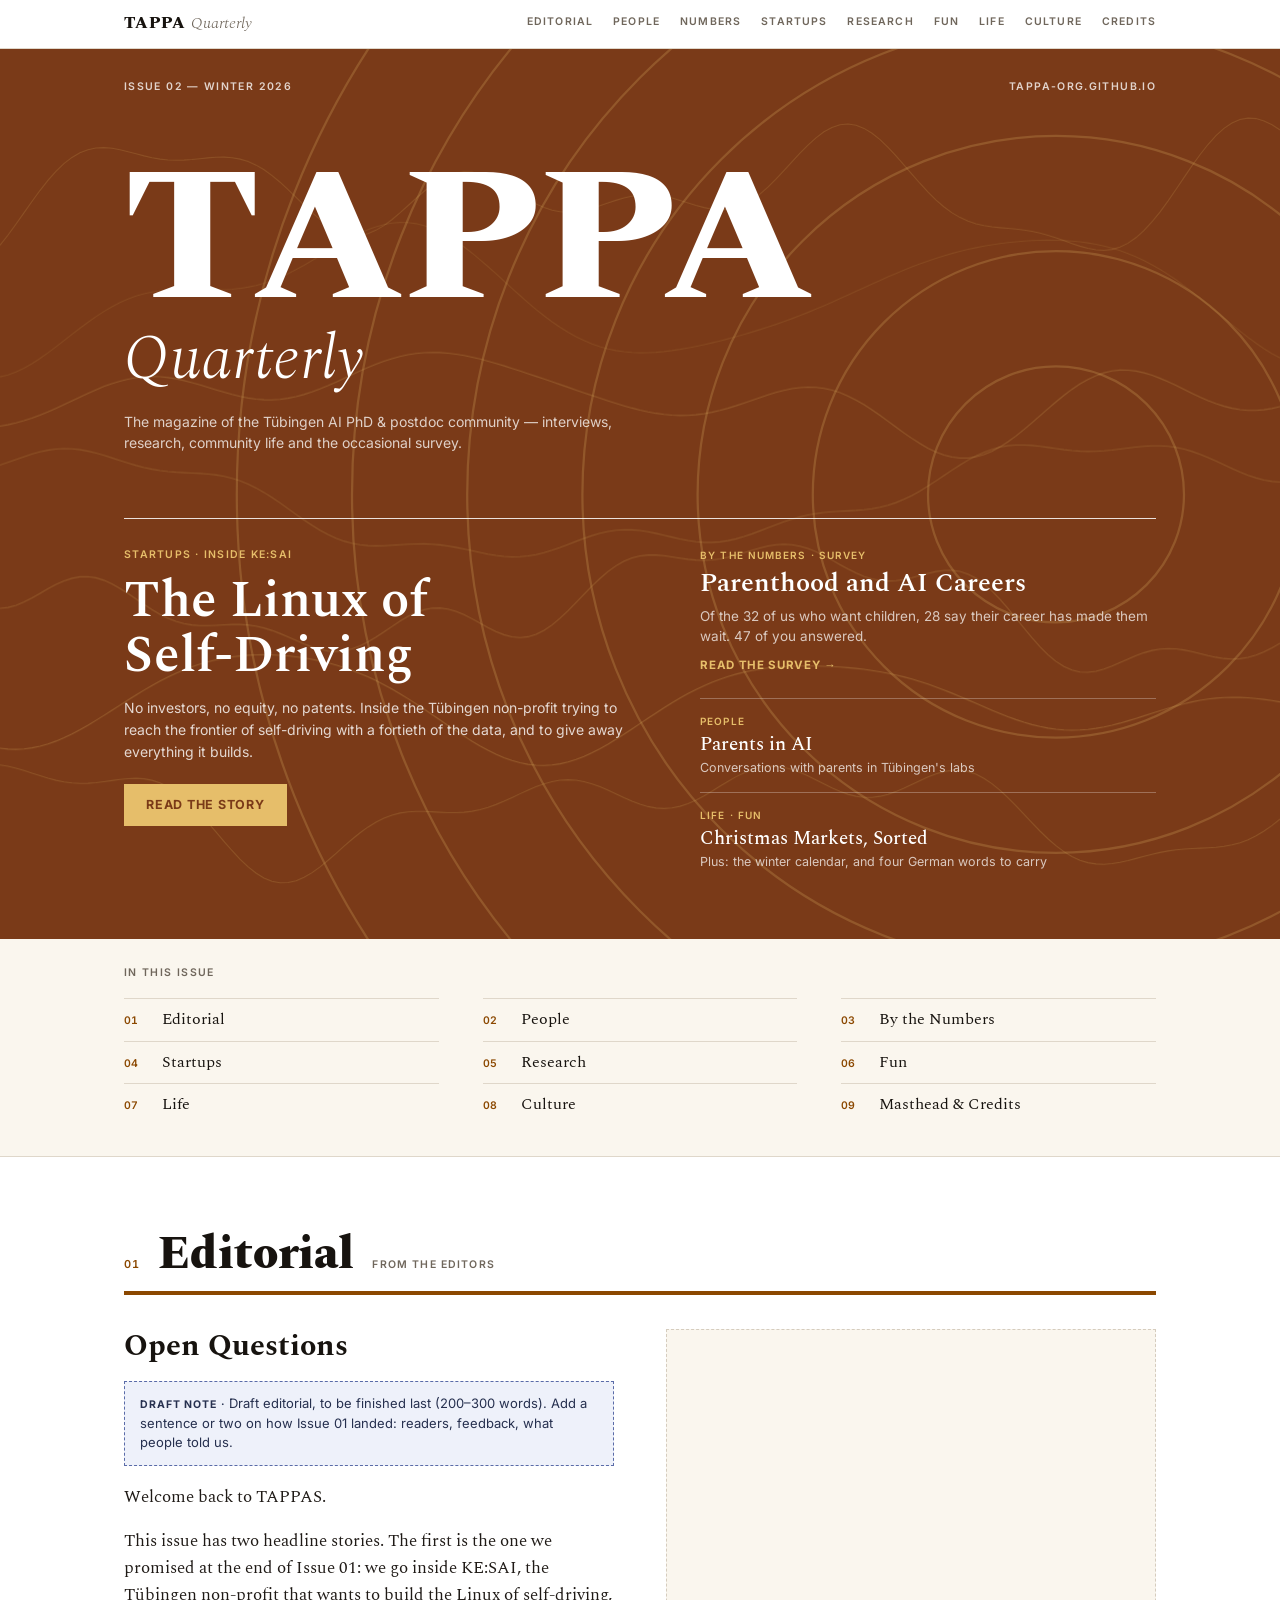
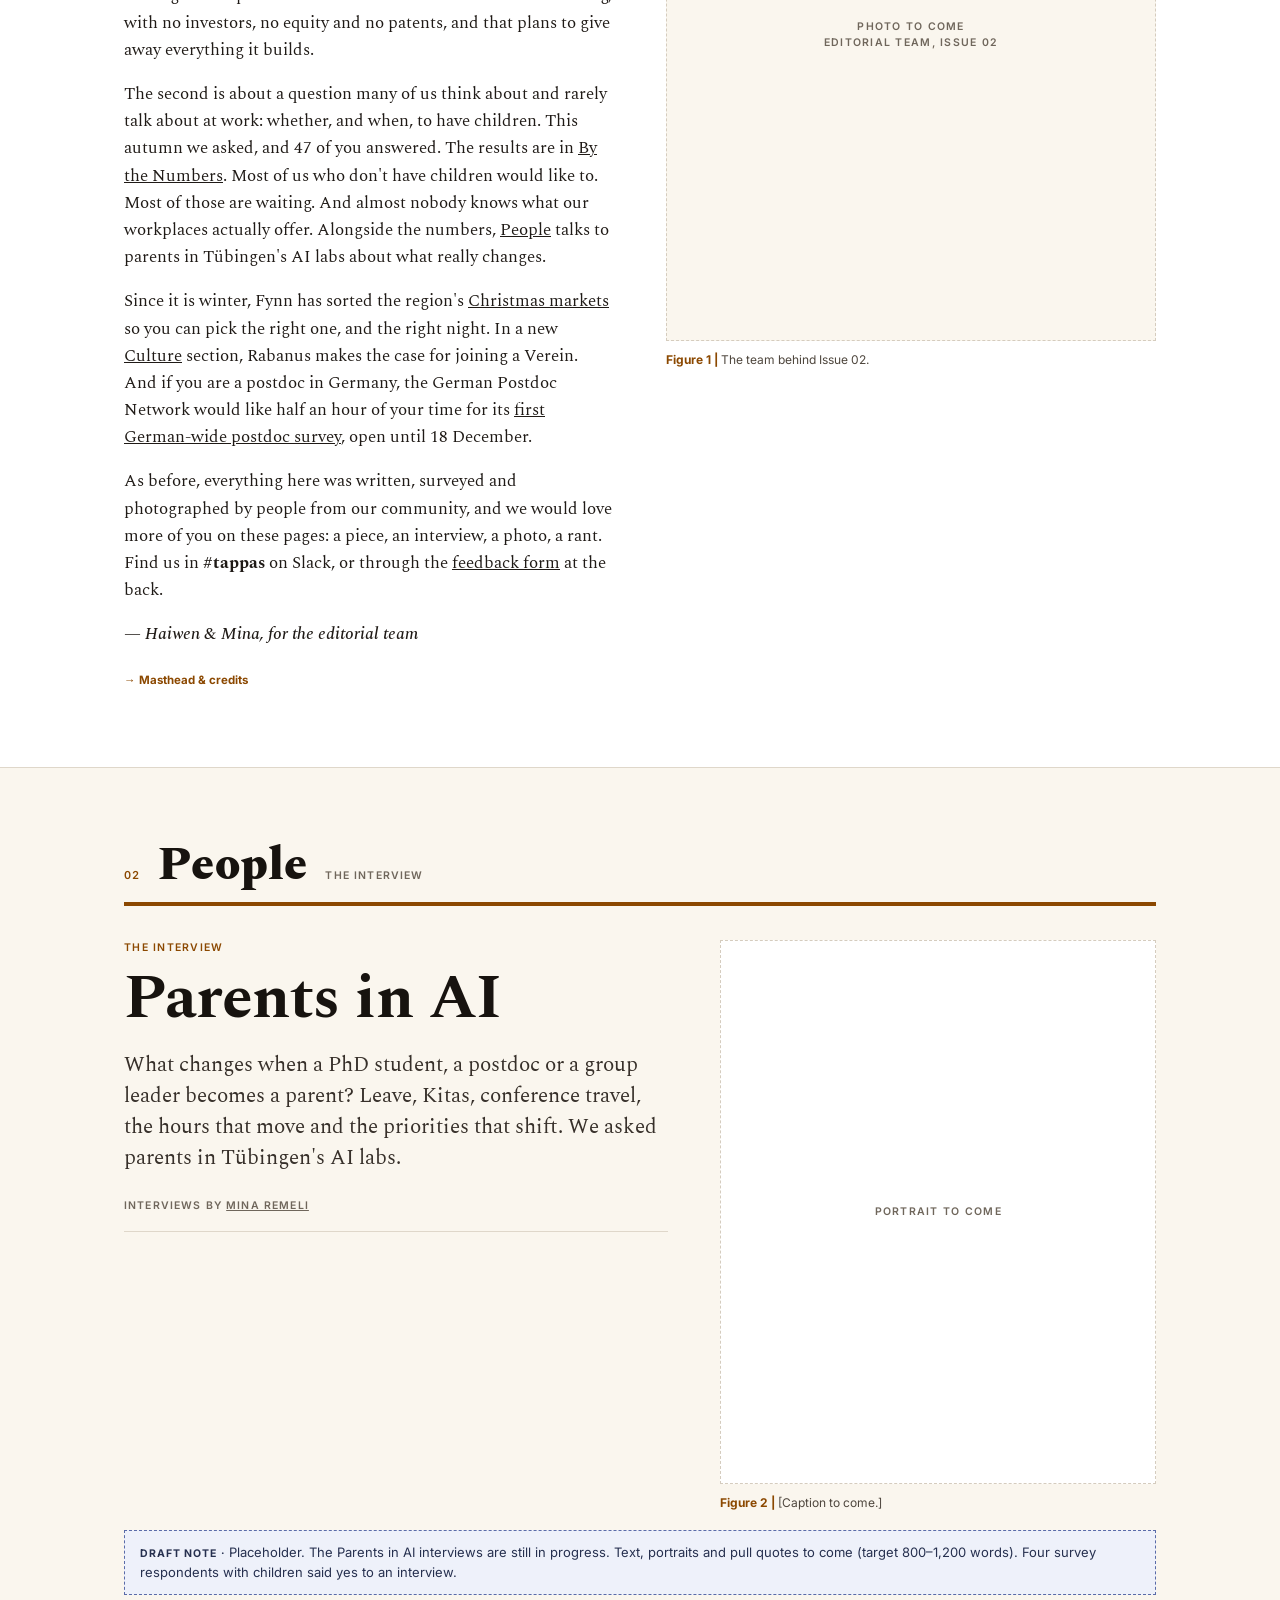
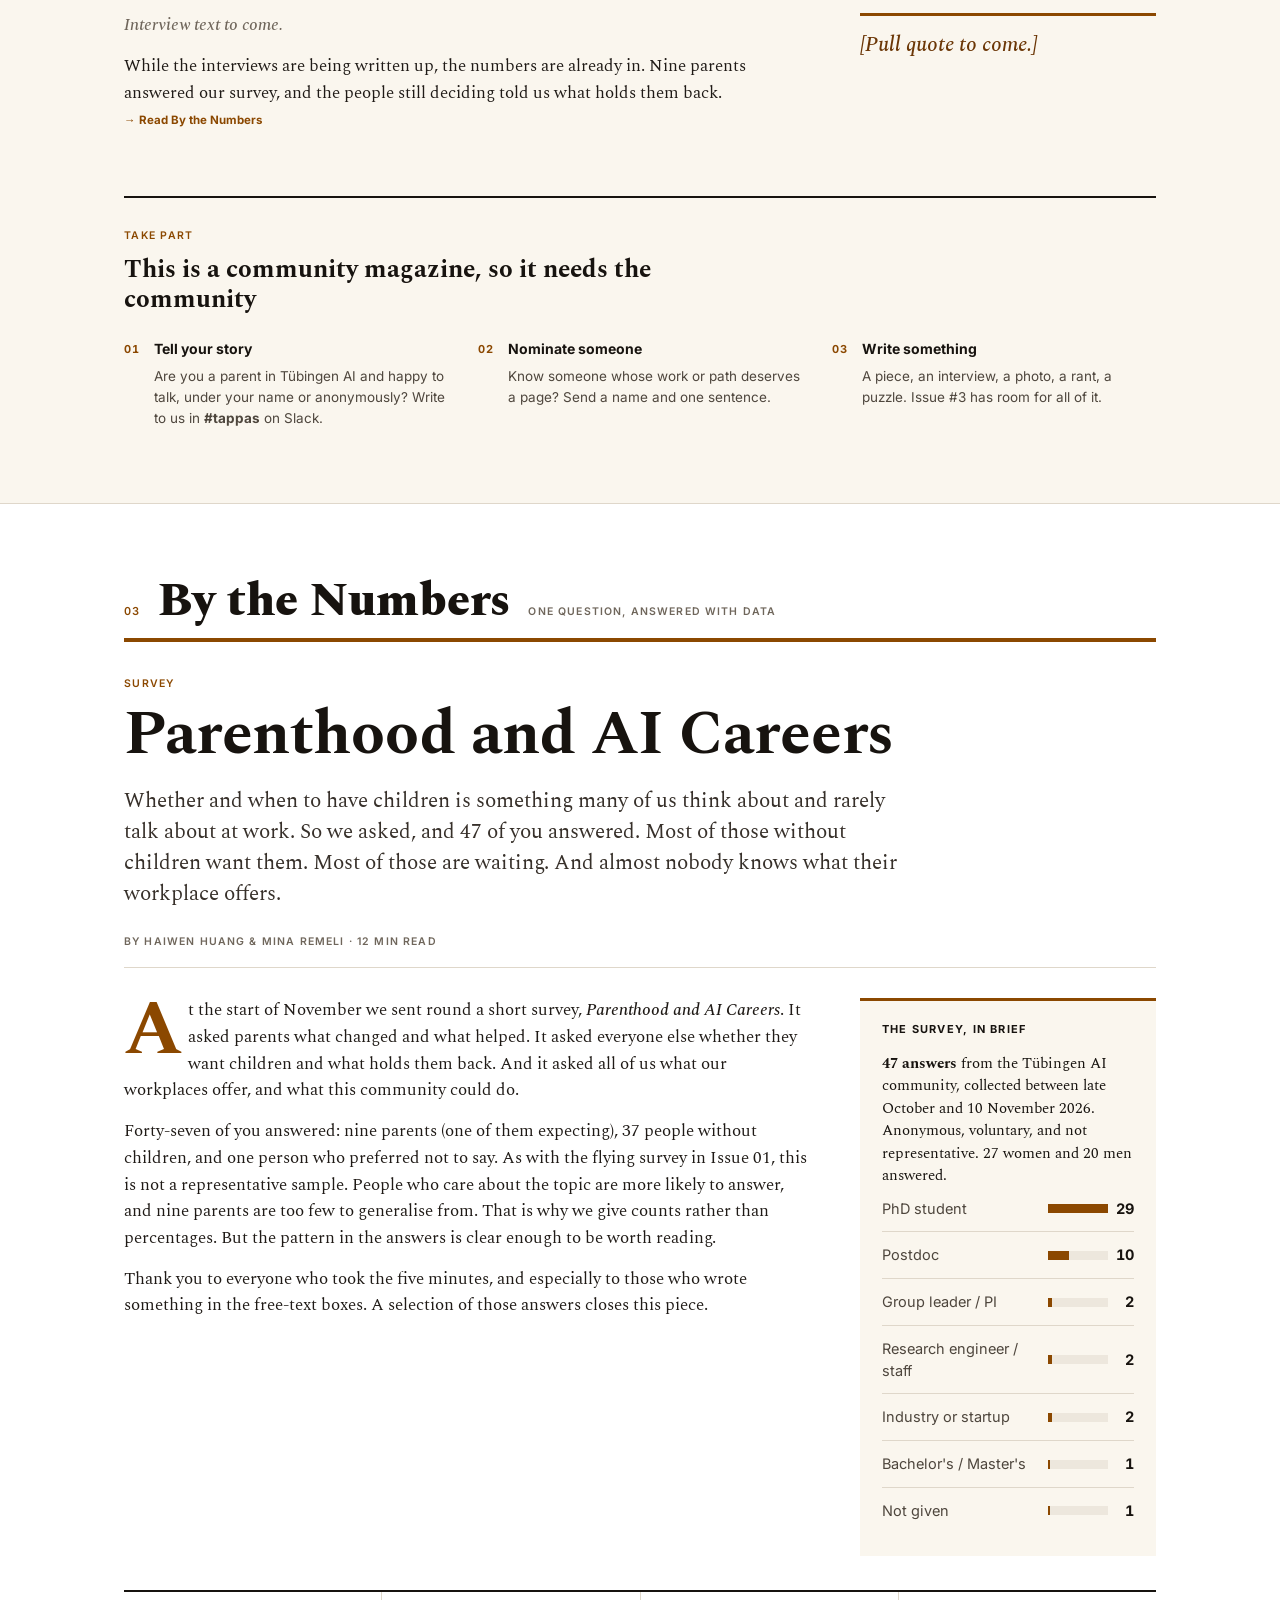
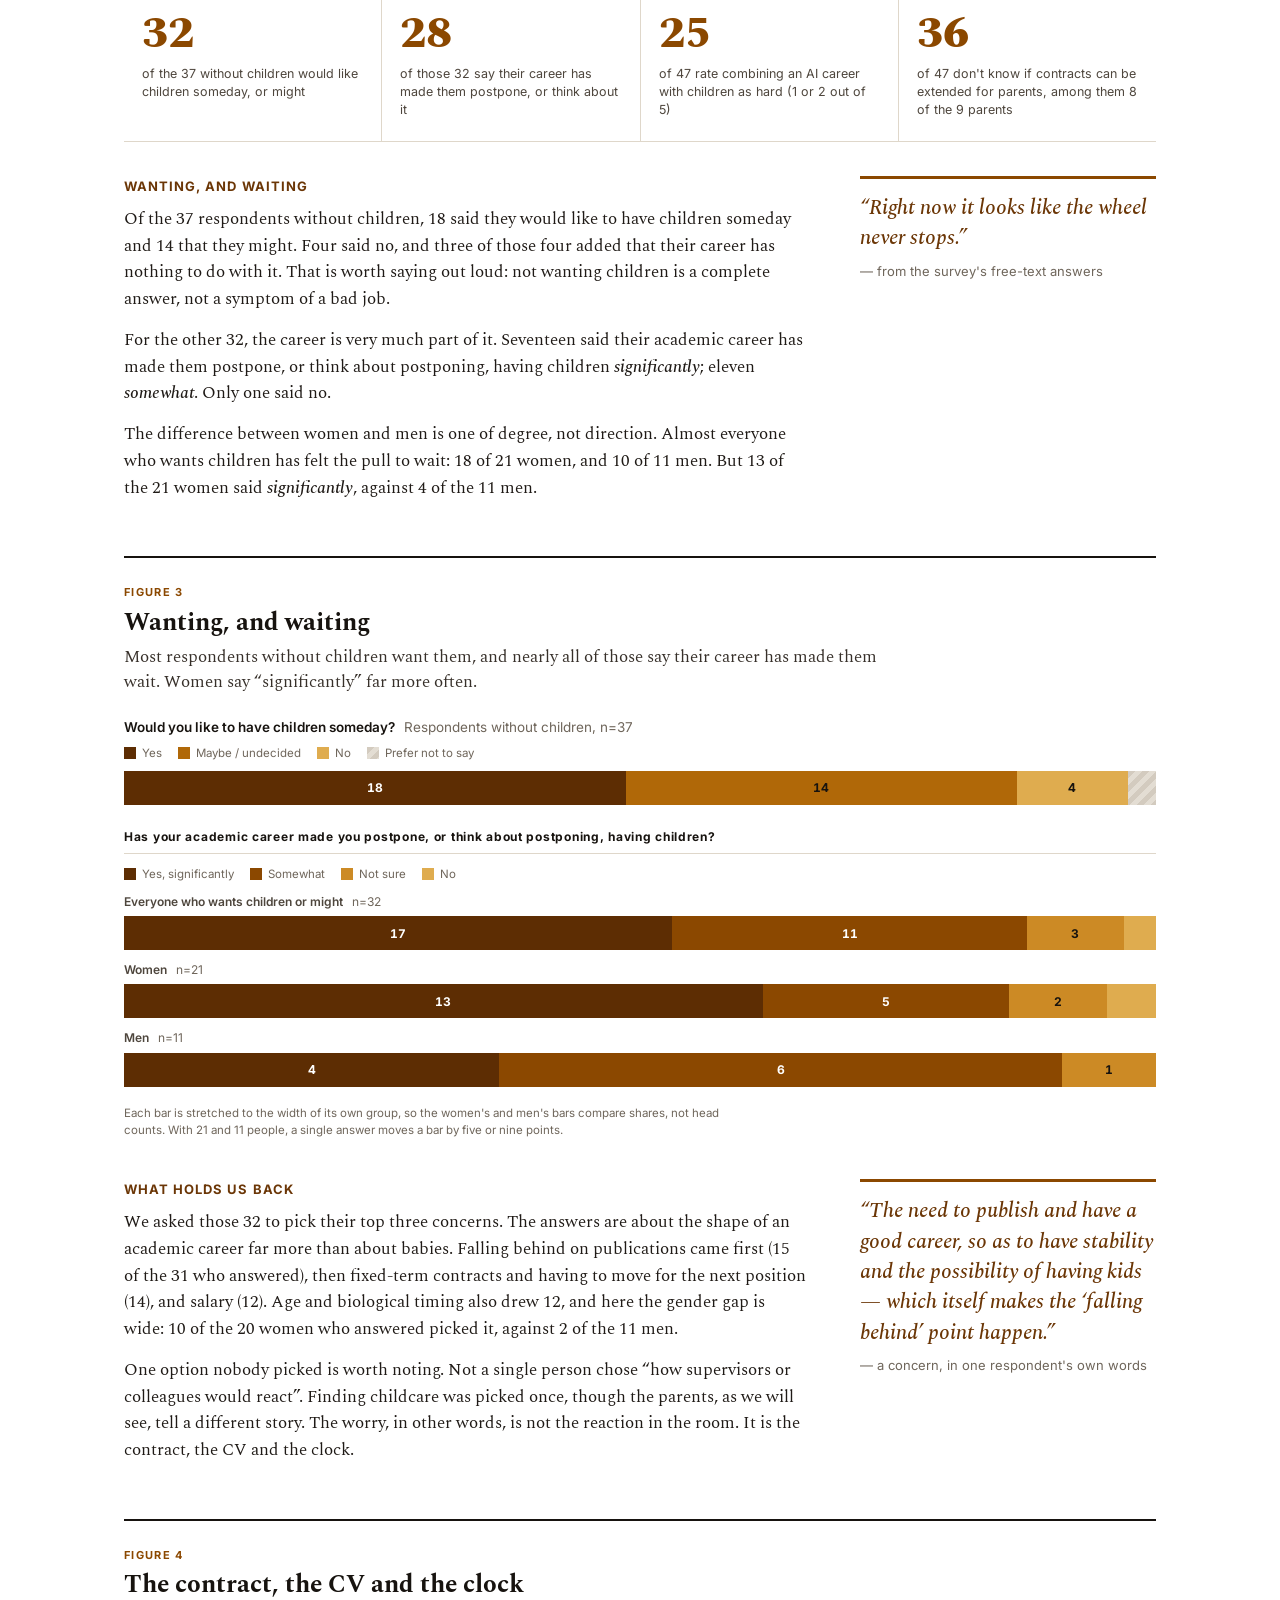
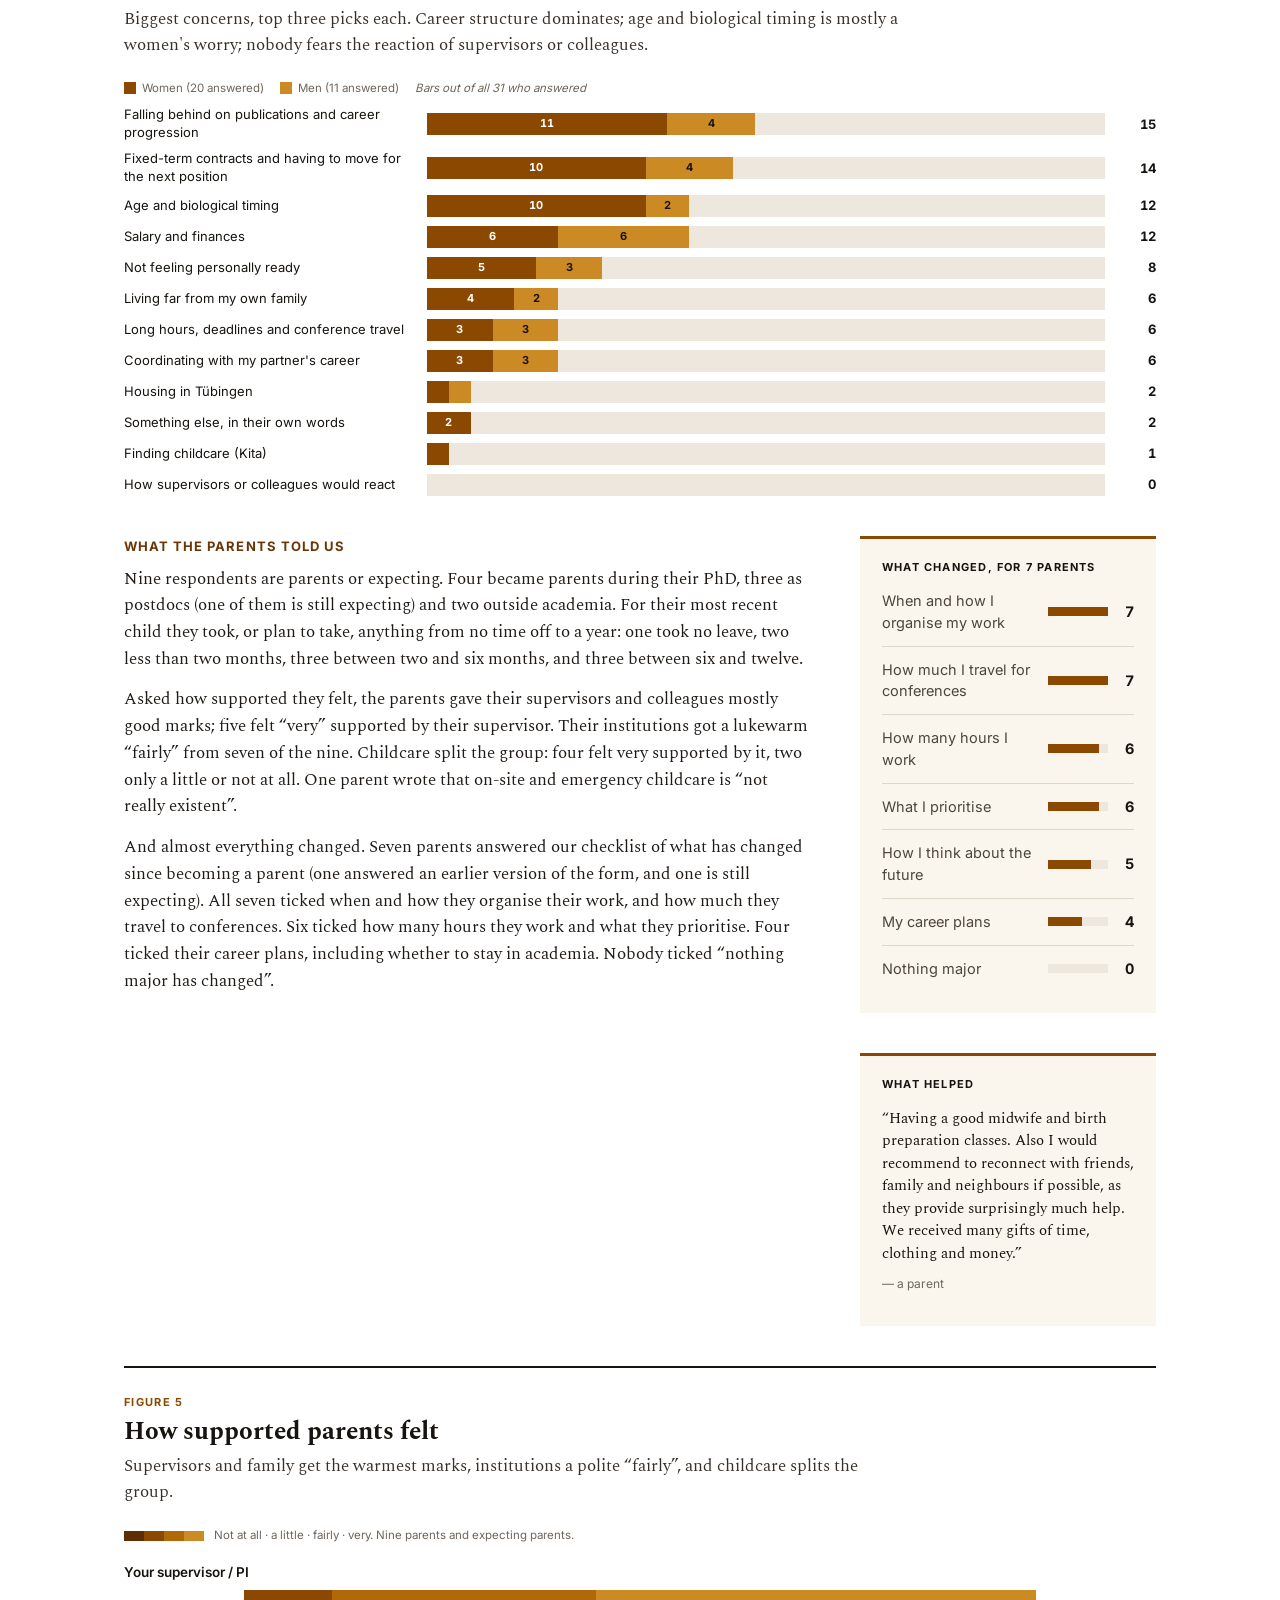
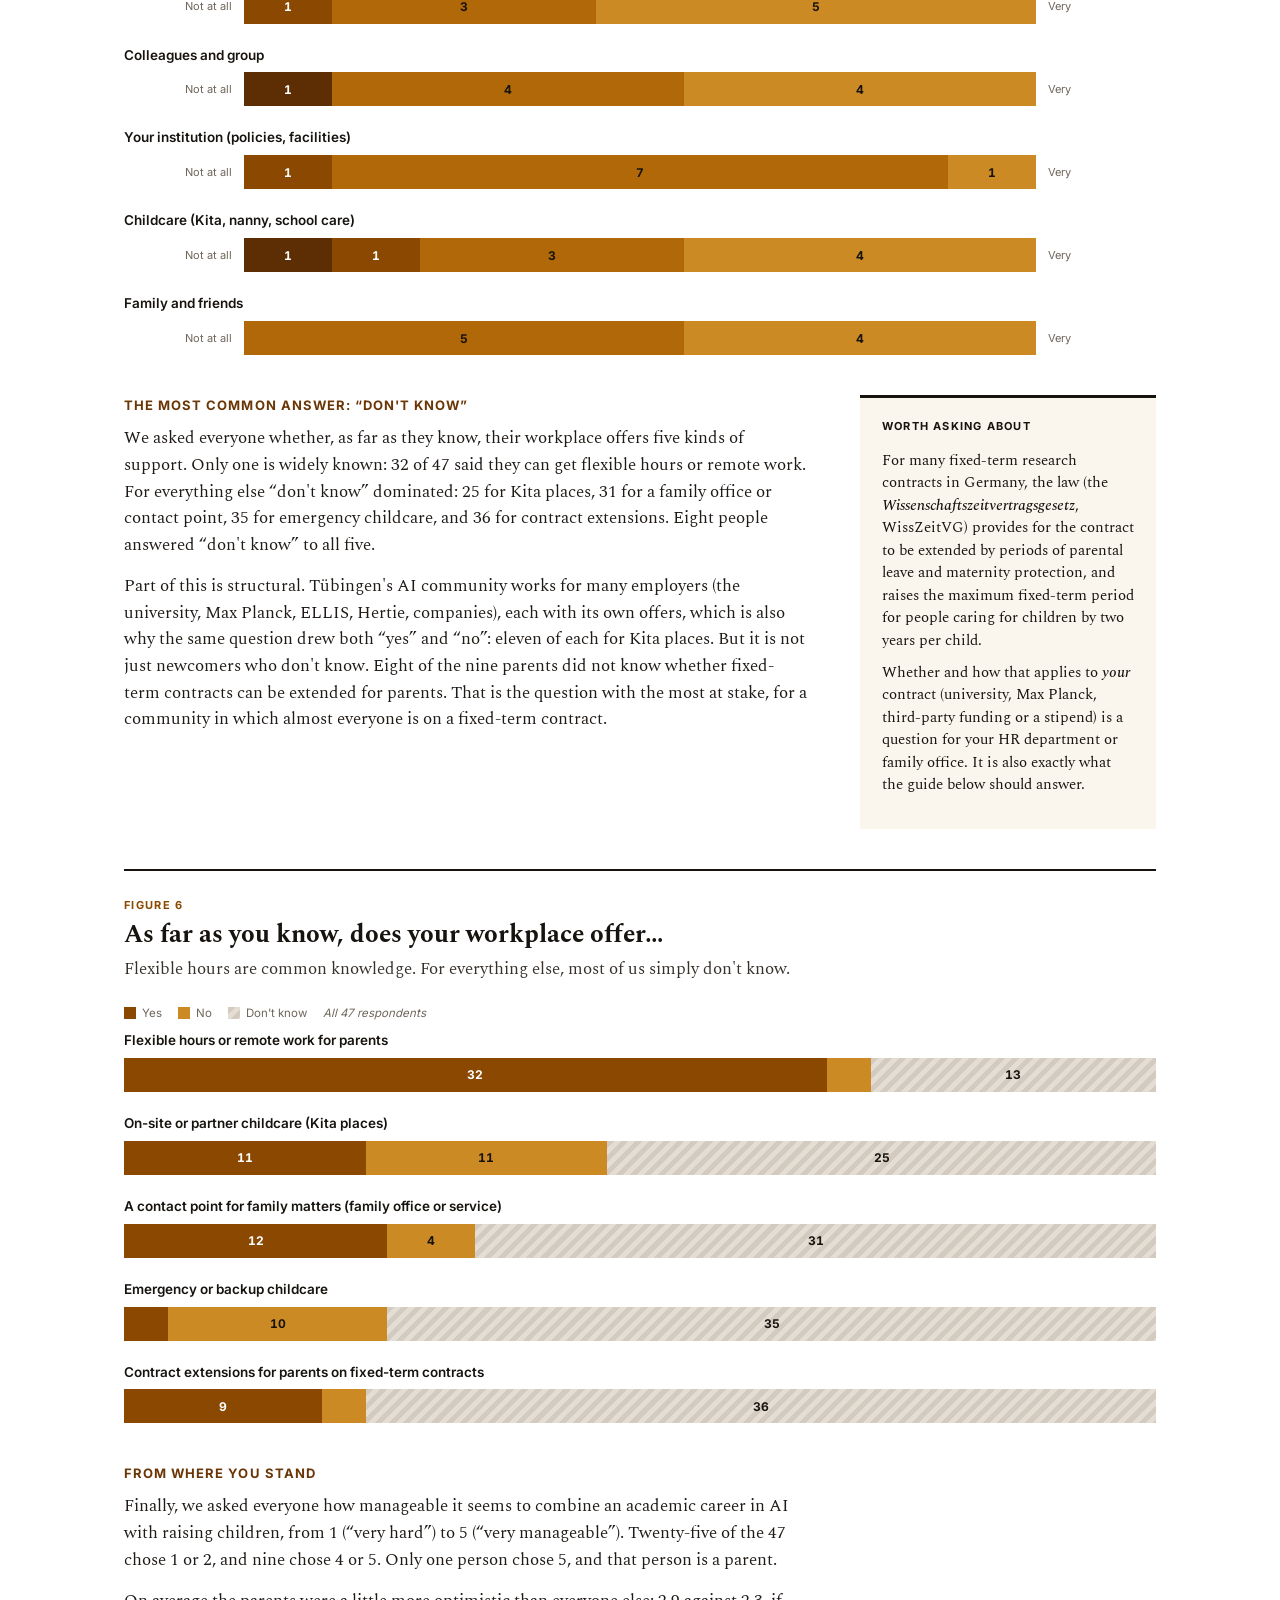
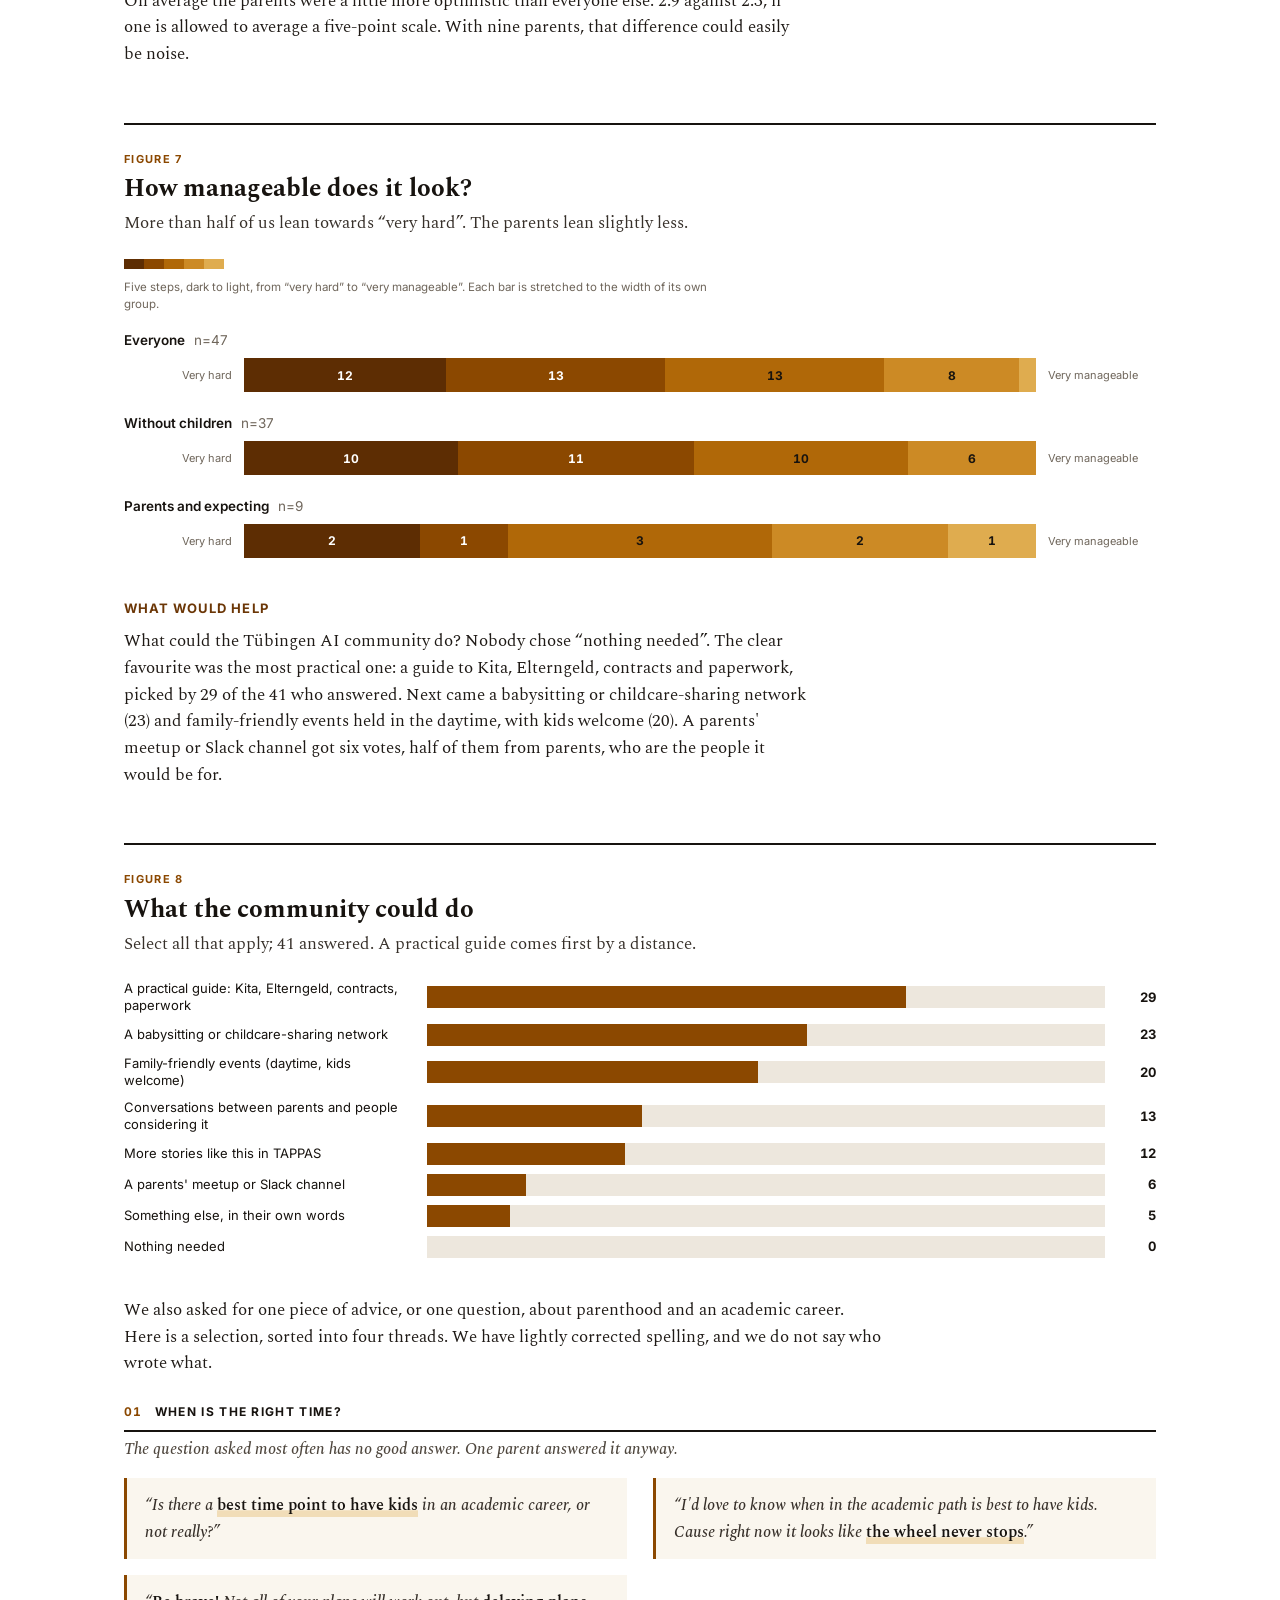
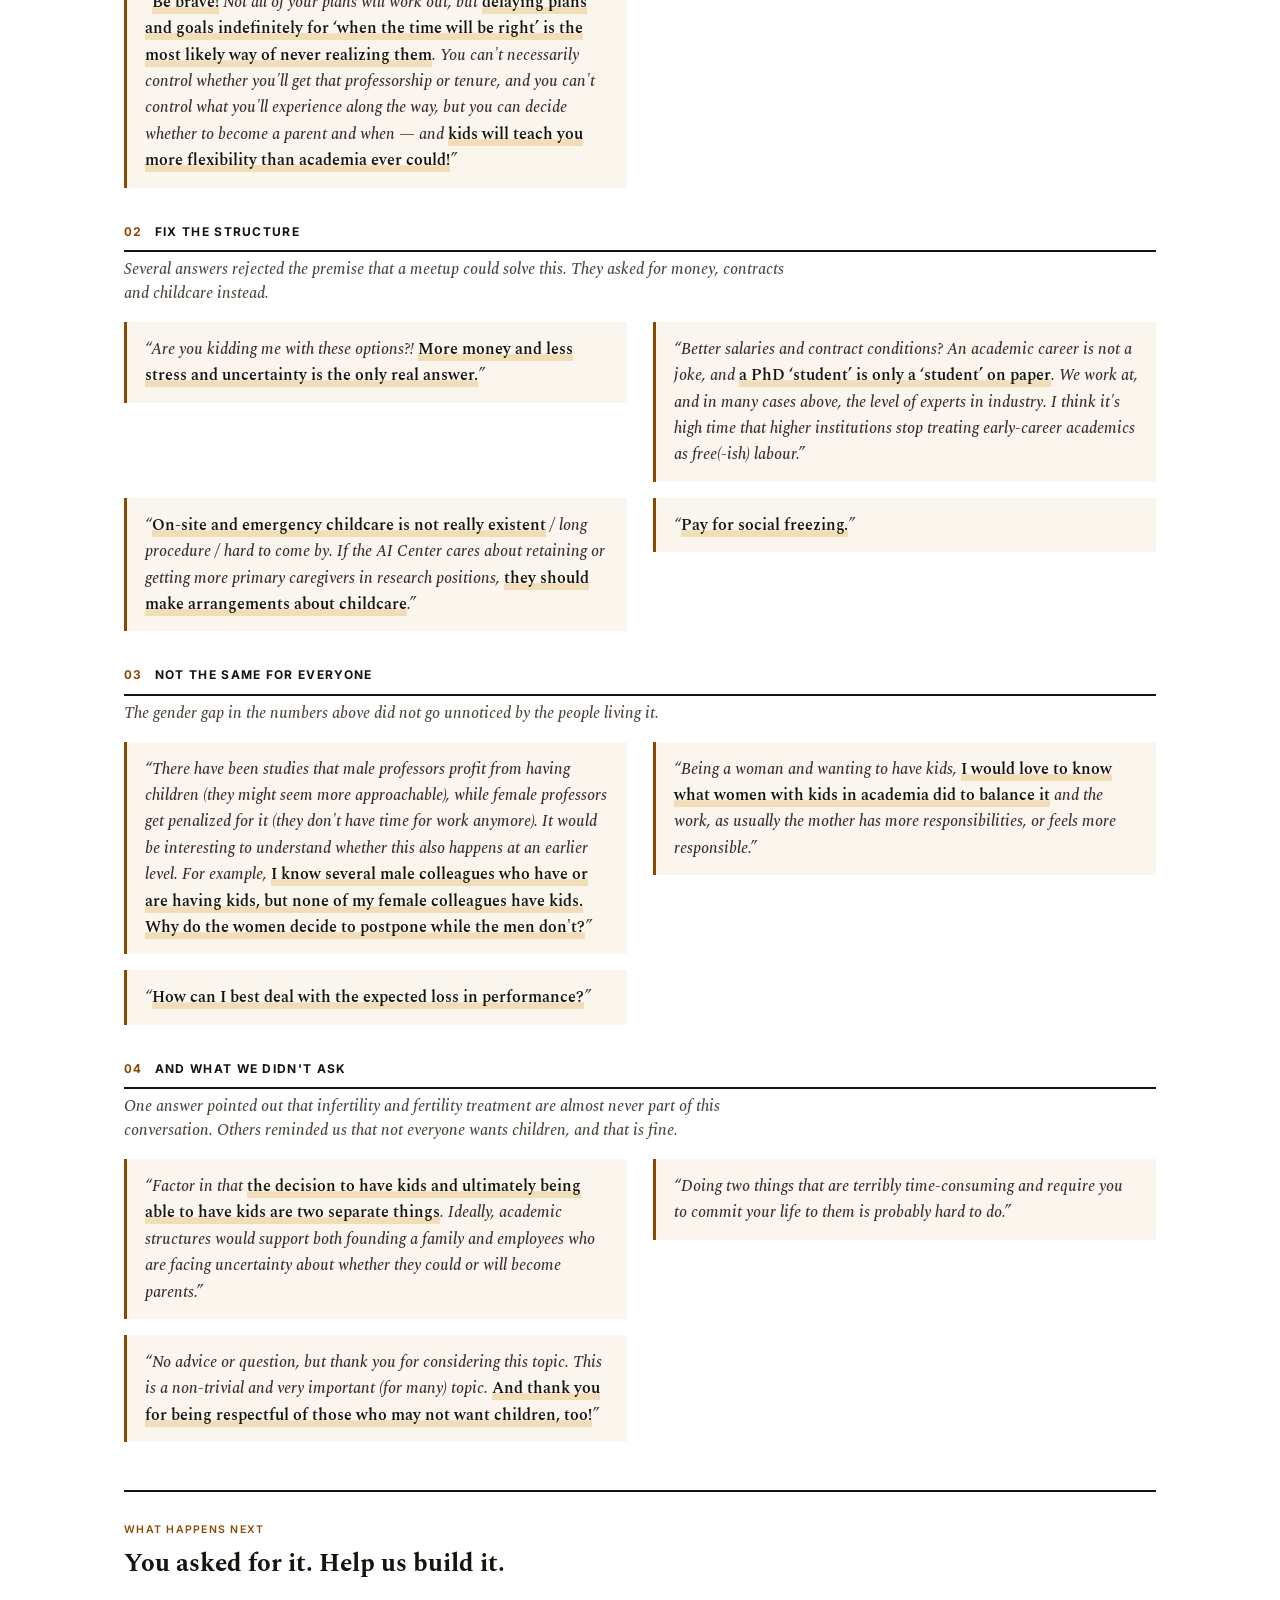
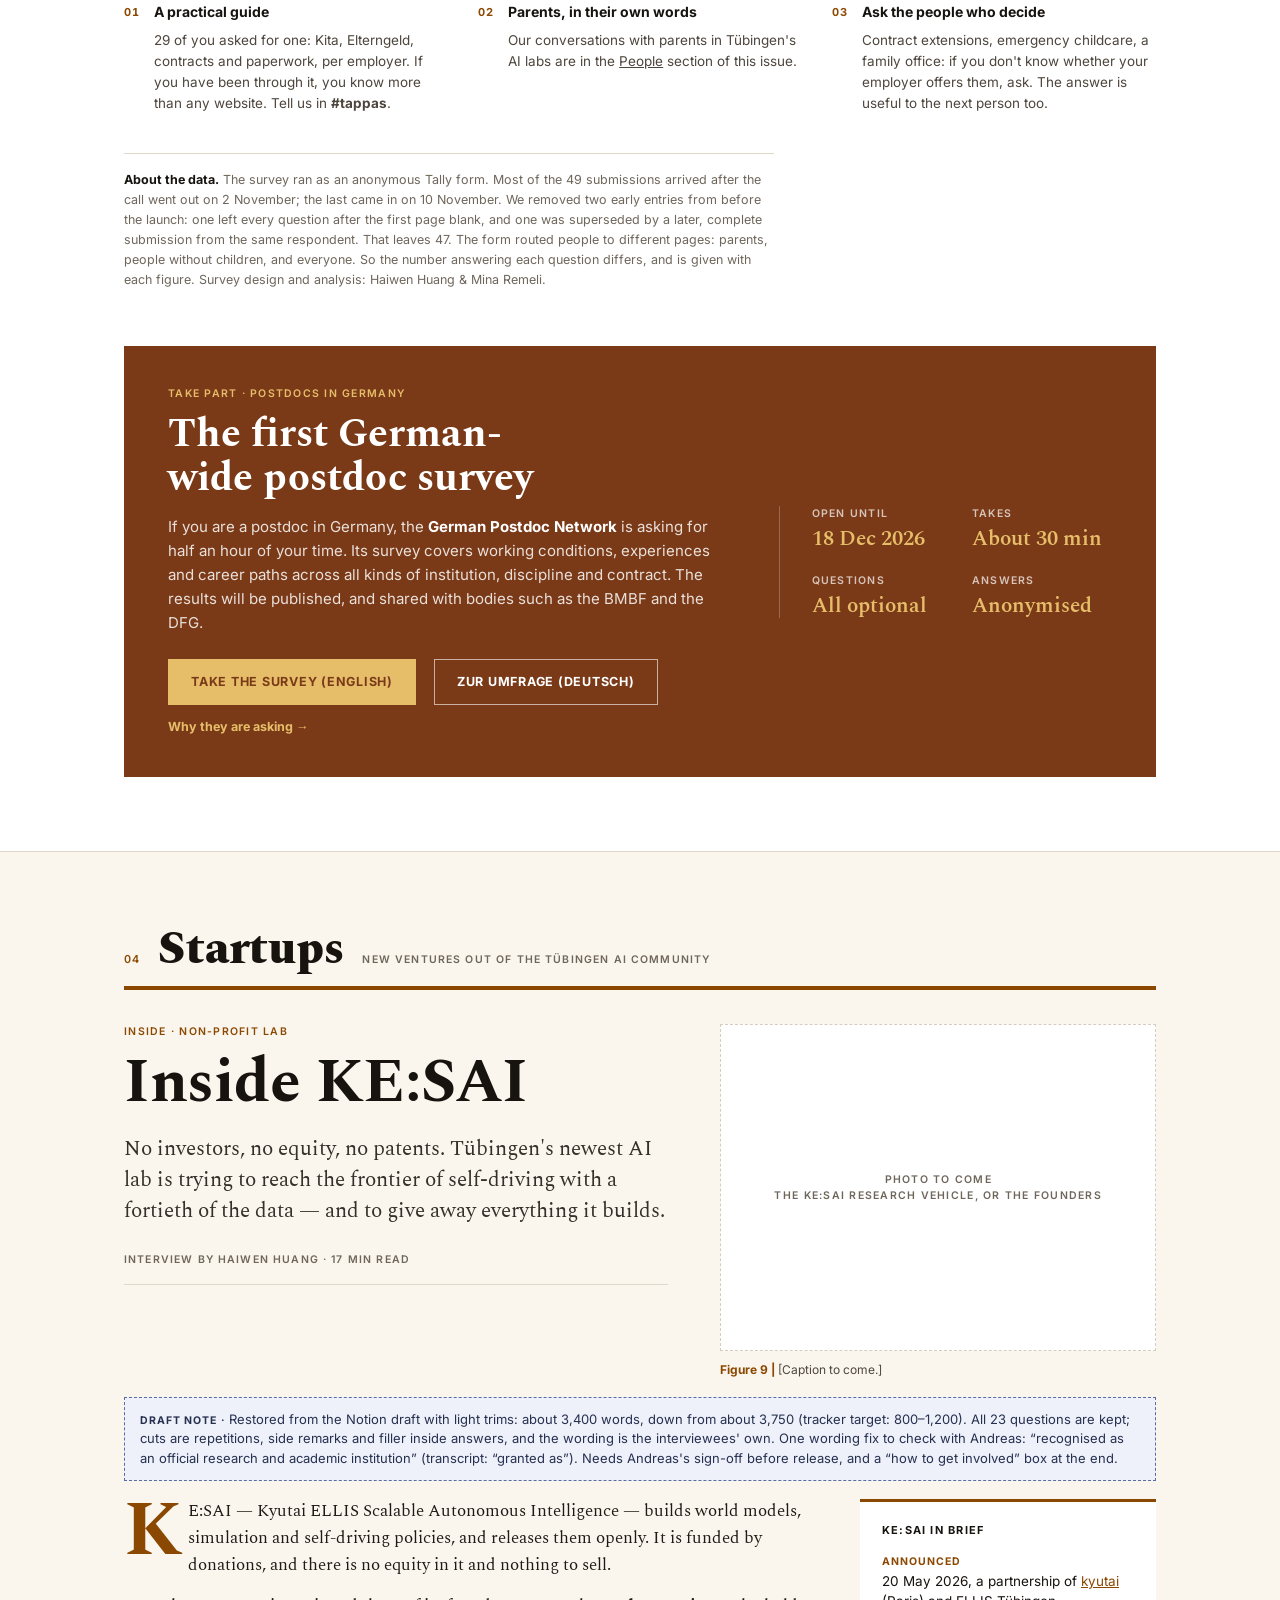
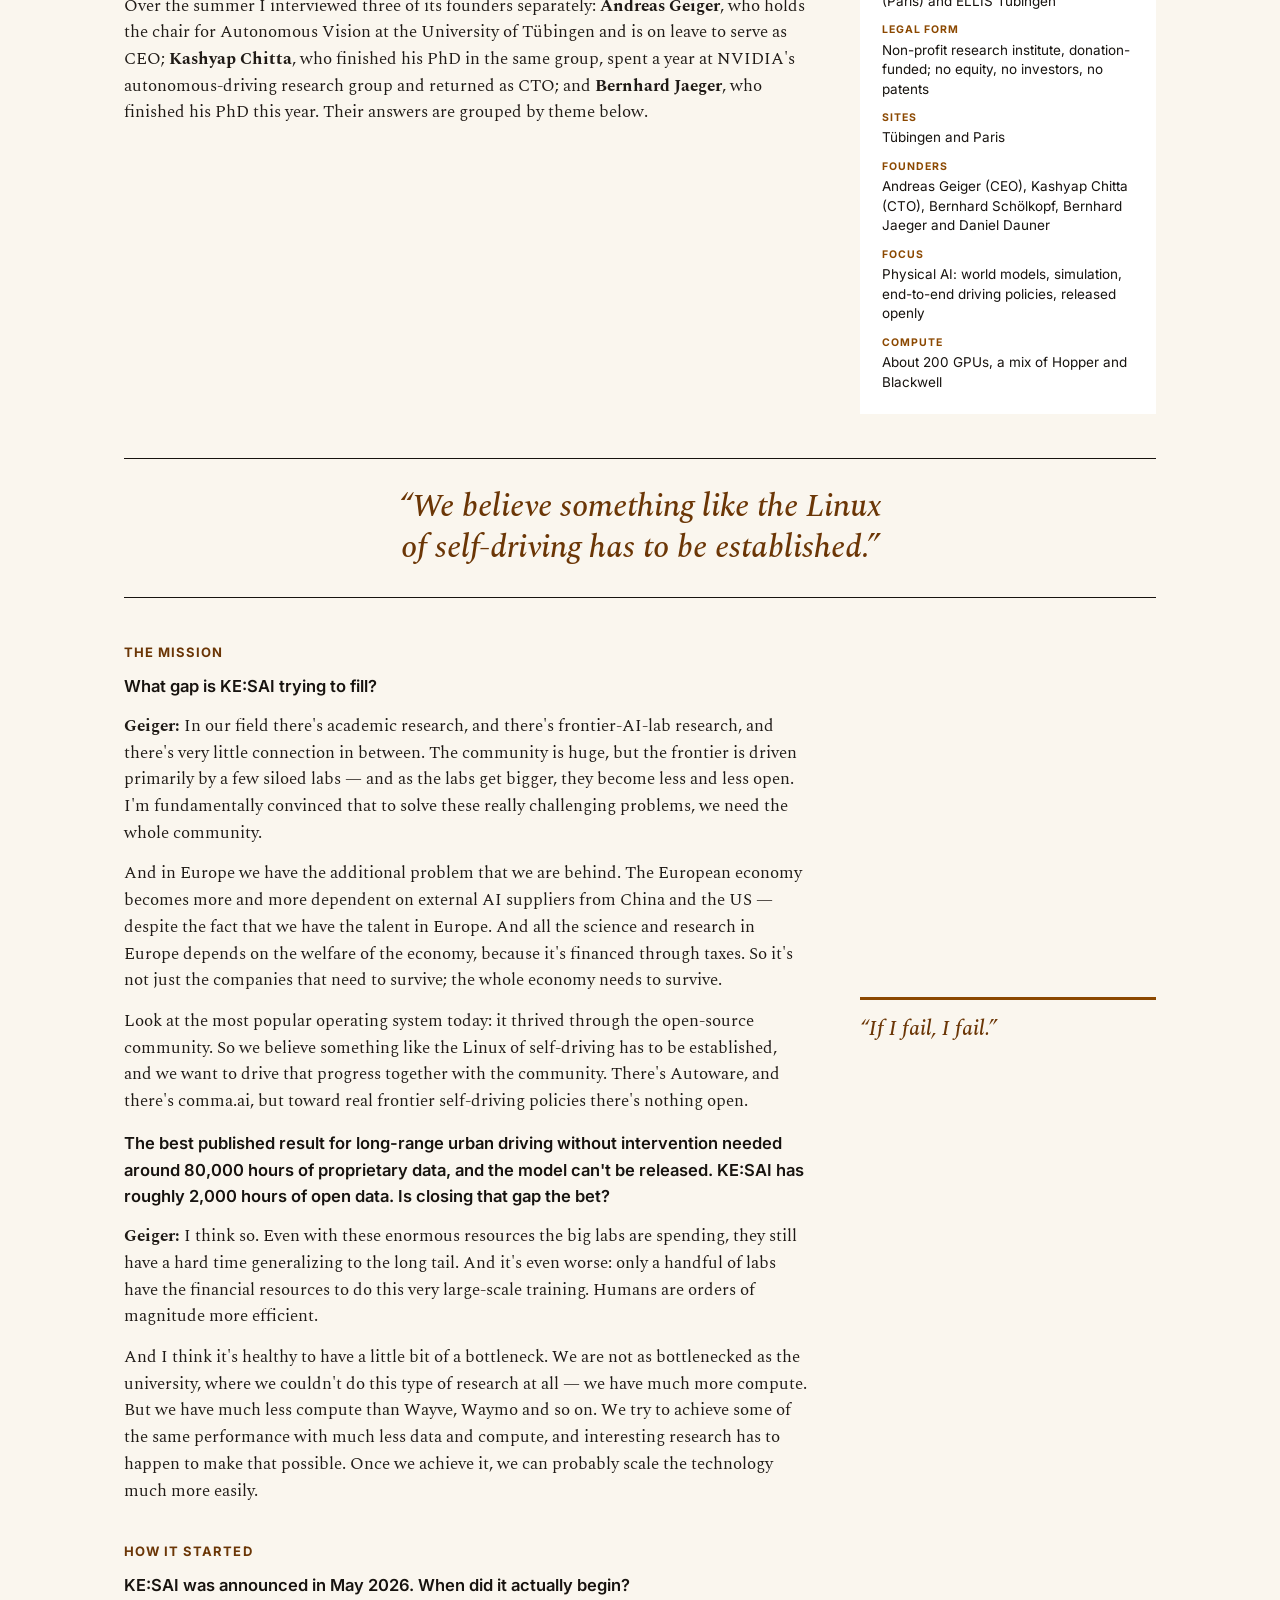
==== commit 459dd28e: "Issue 2: call it Photo of the Quarter again Matches Issue 01, the submission form, and the other Fun" ====
--- a/magazine/issue-2/index.html
+++ b/magazine/issue-2/index.html
@@ -1164,10 +1164,10 @@
       </div>
       <div class="accent-rule"></div>
 
-      <div id="photo-of-the-season">
+      <div id="photo-of-the-quarter">
         <div class="kicker">Chosen by you</div>
-        <h3 class="sub-headline">Photo of the Season</h3>
-        <p class="season-lede">In Issue 01 you voted on six photographs sent in by readers. The winner gets this page: a double rainbow.</p>
+        <h3 class="sub-headline">Photo of the Quarter</h3>
+        <p class="photo-lede">In Issue 01 you voted on six photographs sent in by readers. The winner gets this page: a double rainbow.</p>
         <figure class="fig fig-wide">
           <div class="ph ph-4-3">
             <img src="images/photos/winner-double-rainbow.jpg" alt="A double rainbow arching over a low modern building with a roof garden, trees and hills beyond, in warm evening light" loading="lazy">
@@ -1193,8 +1193,8 @@
 
       <div id="photo-vote" class="cards-top-rule">
         <div class="kicker">Vote</div>
-        <h3 class="sub-headline">Vote for the Next Photo of the Season</h3>
-        <p class="season-lede">Seventeen autumn photographs, sent in by readers, from Tübingen and around (and one from Stuttgart). Pick the one that should take a full page in the next issue; the runners-up go into a collage.</p>
+        <h3 class="sub-headline">Vote for the Next Photo of the Quarter</h3>
+        <p class="photo-lede">Seventeen autumn photographs, sent in by readers, from Tübingen and around (and one from Stuttgart). Pick the one that should take a full page in the next issue; the runners-up go into a collage.</p>
 
         <p class="poll-cta">
           <!-- TODO editors: the vote form is not set up yet. Paste its link as
--- a/magazine/issue-2/styles.css
+++ b/magazine/issue-2/styles.css
@@ -3105,10 +3105,10 @@
   .photo-gallery { grid-template-columns: 1fr; }
 }
 
-/* ---- Photo of the Season: the winner, the runners-up, the next vote ---- */
+/* ---- Photo of the Quarter: the winner, the runners-up, the next vote ---- */
 .ph-3-4 { aspect-ratio: 3 / 4; }
 .ph-2-3 { aspect-ratio: 2 / 3; }
-.season-lede { max-width: 46em; }
+.photo-lede { max-width: 46em; }
 .collage-fig { margin: -20px 0 0; }
 .collage {
   display: grid;
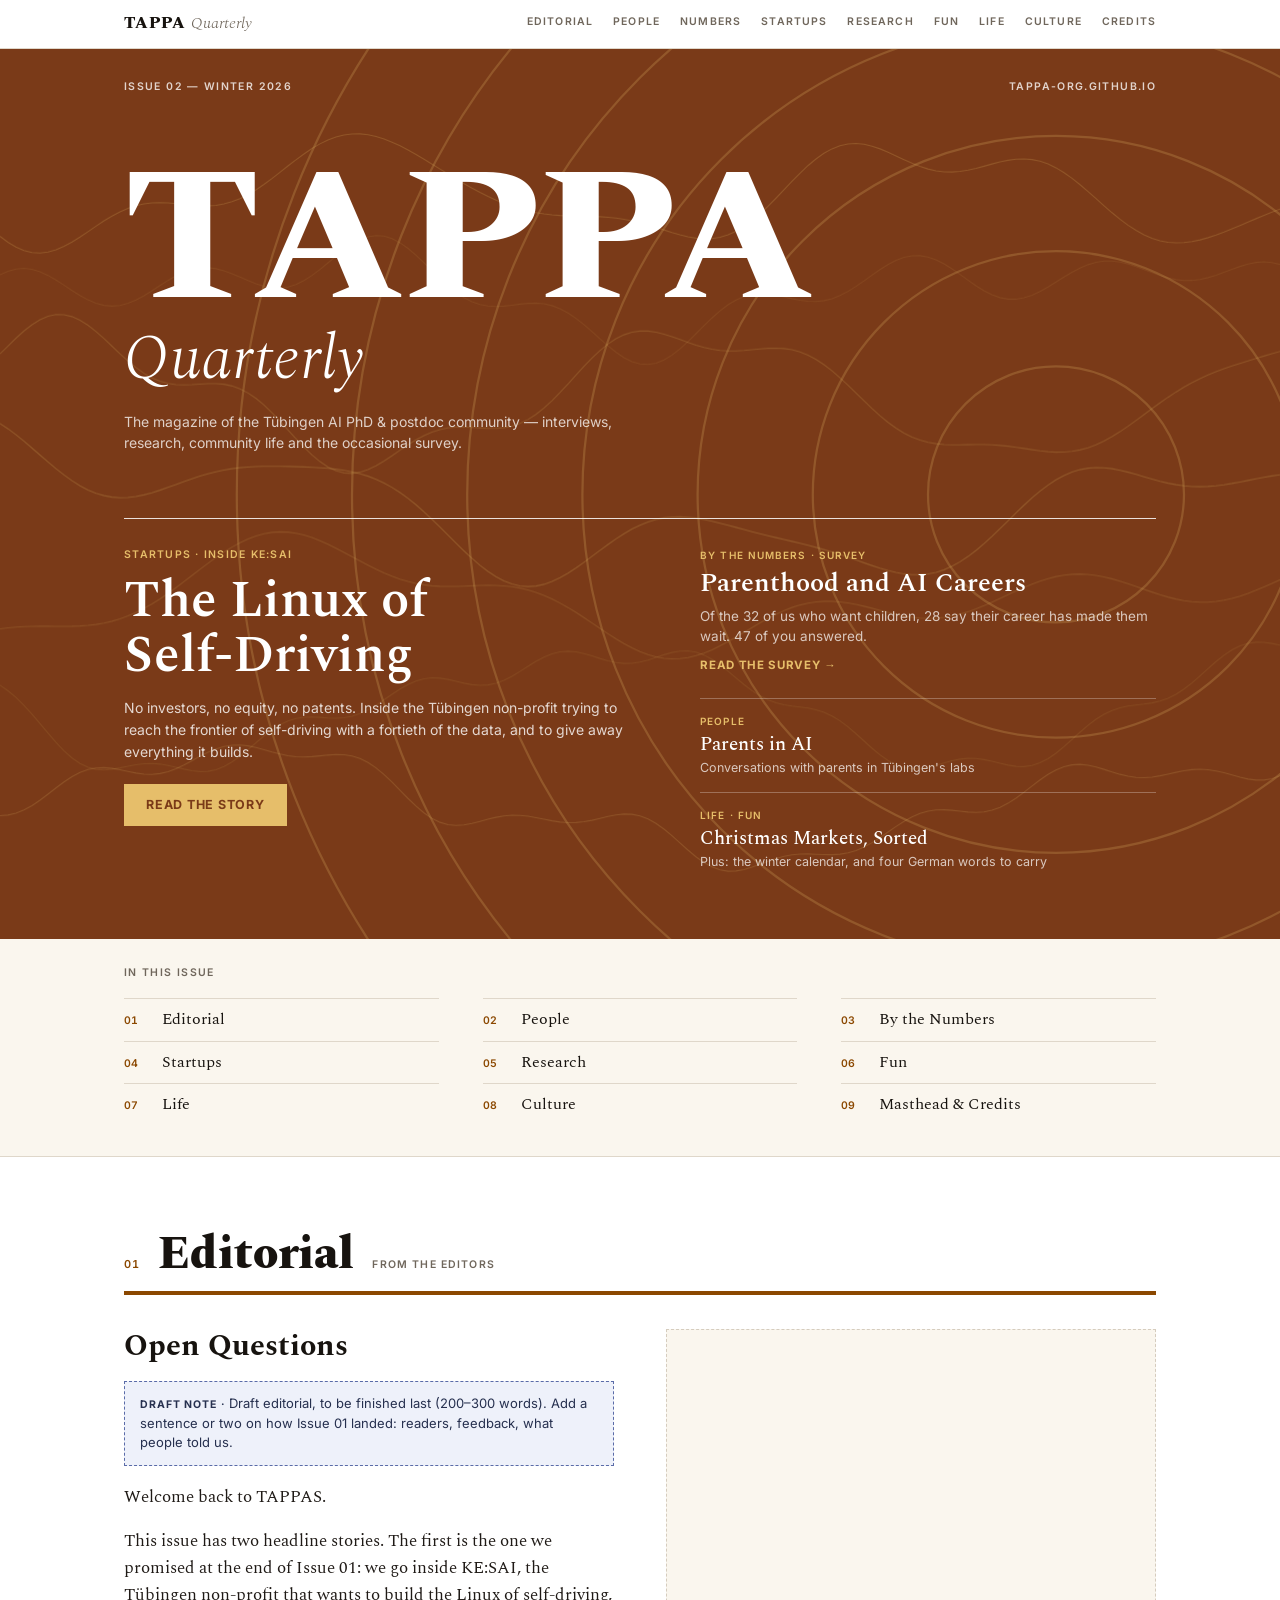
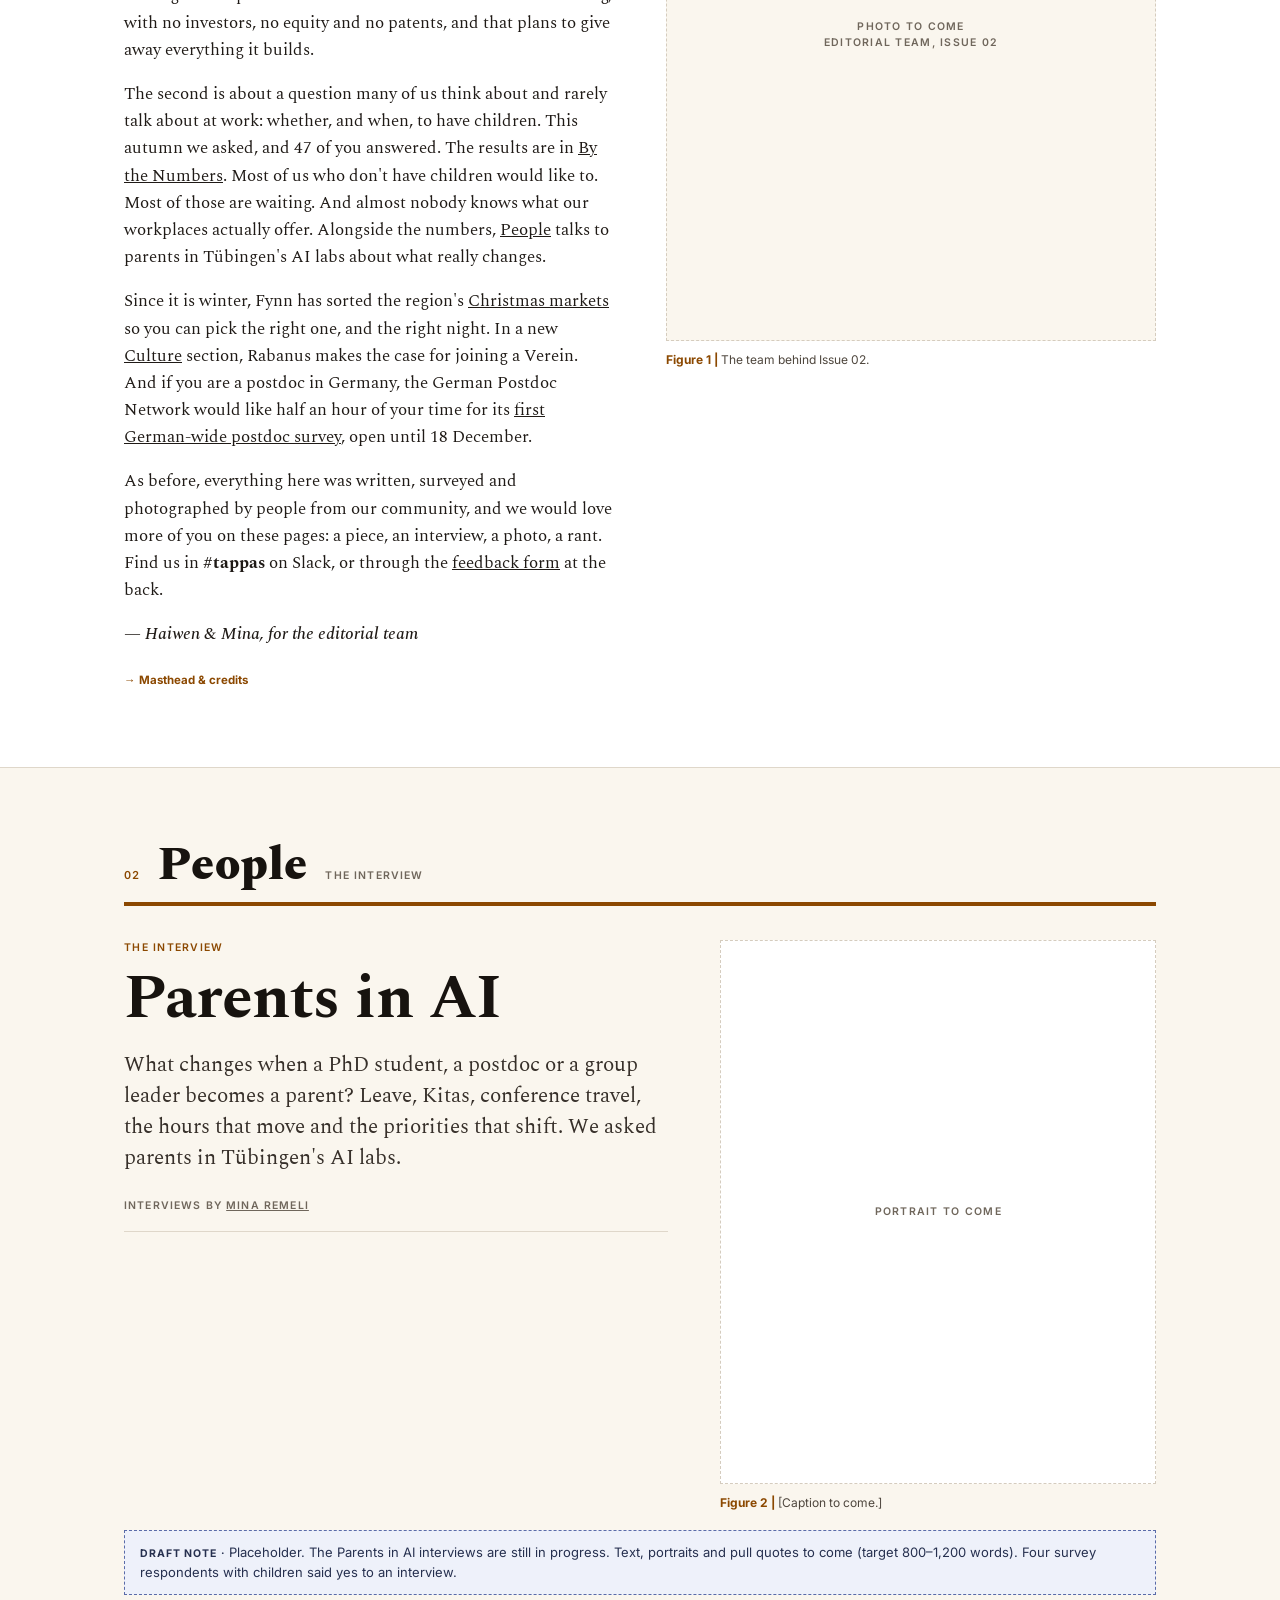
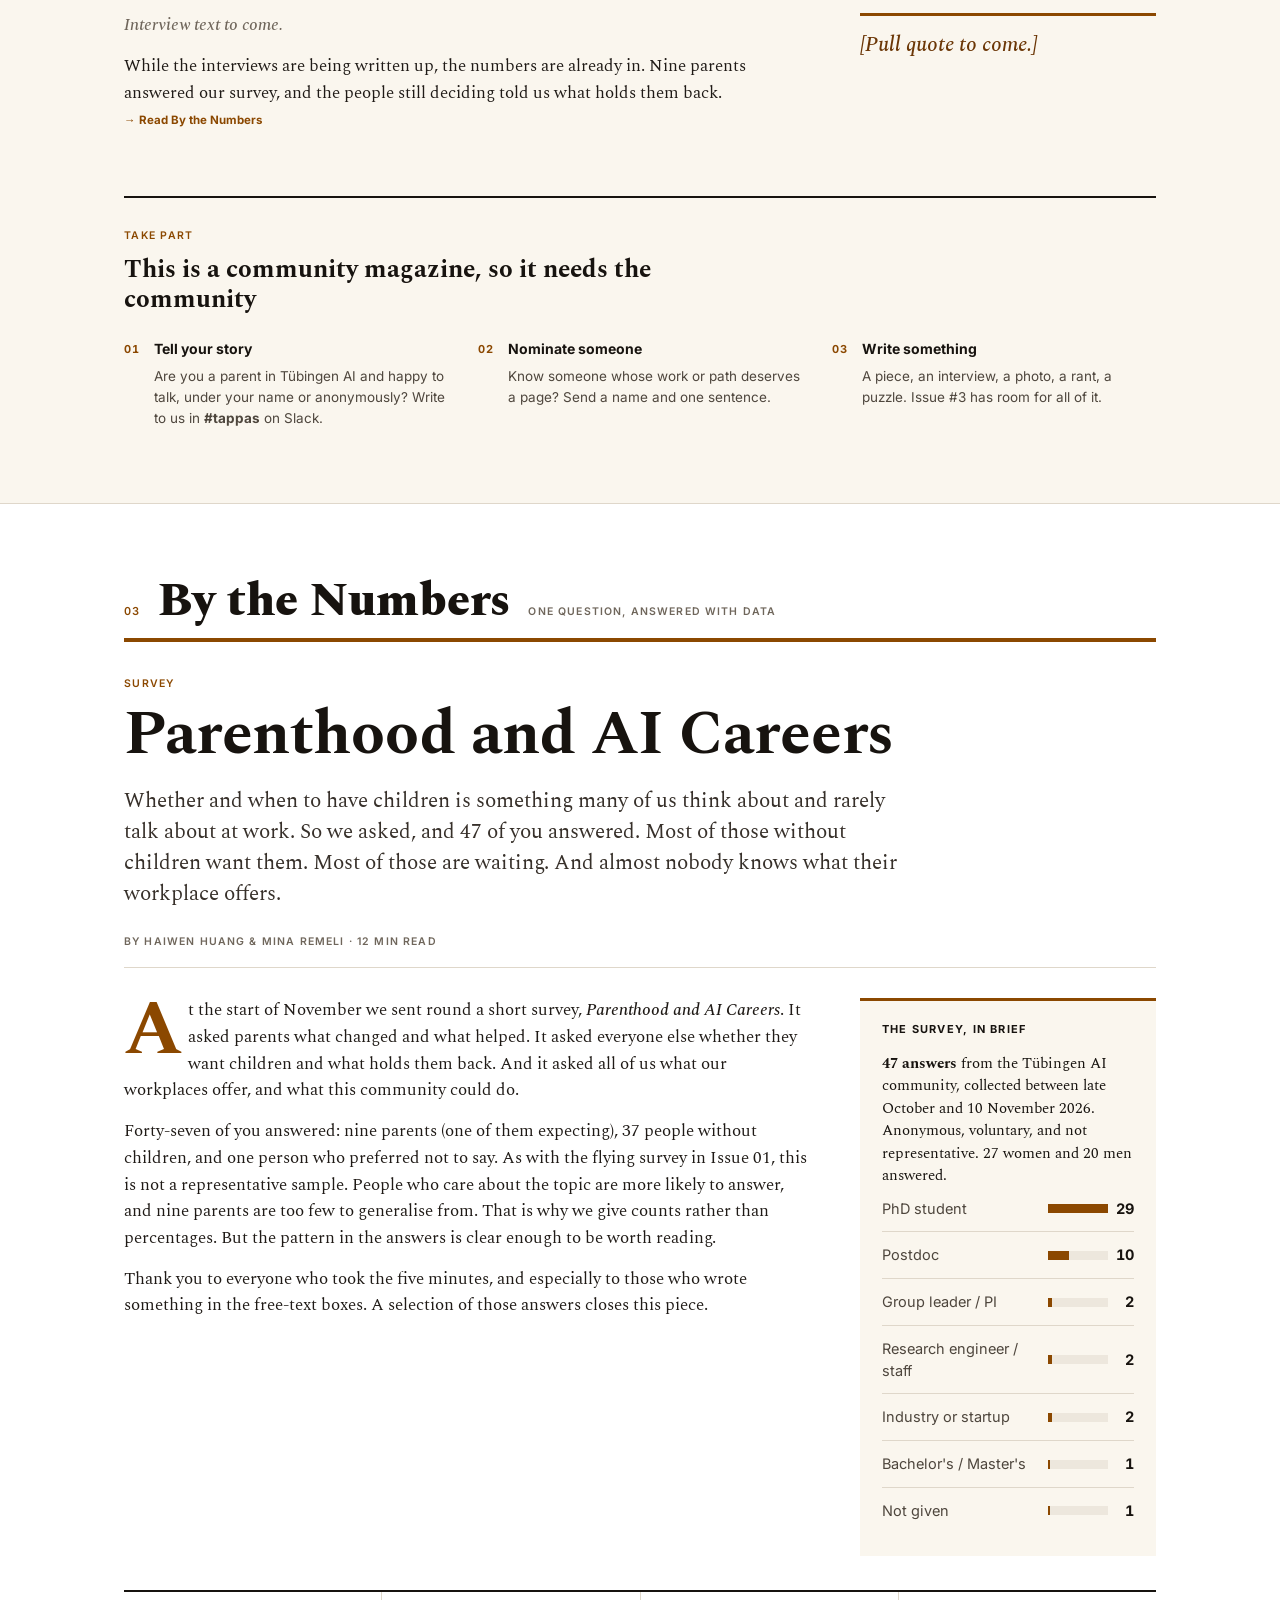
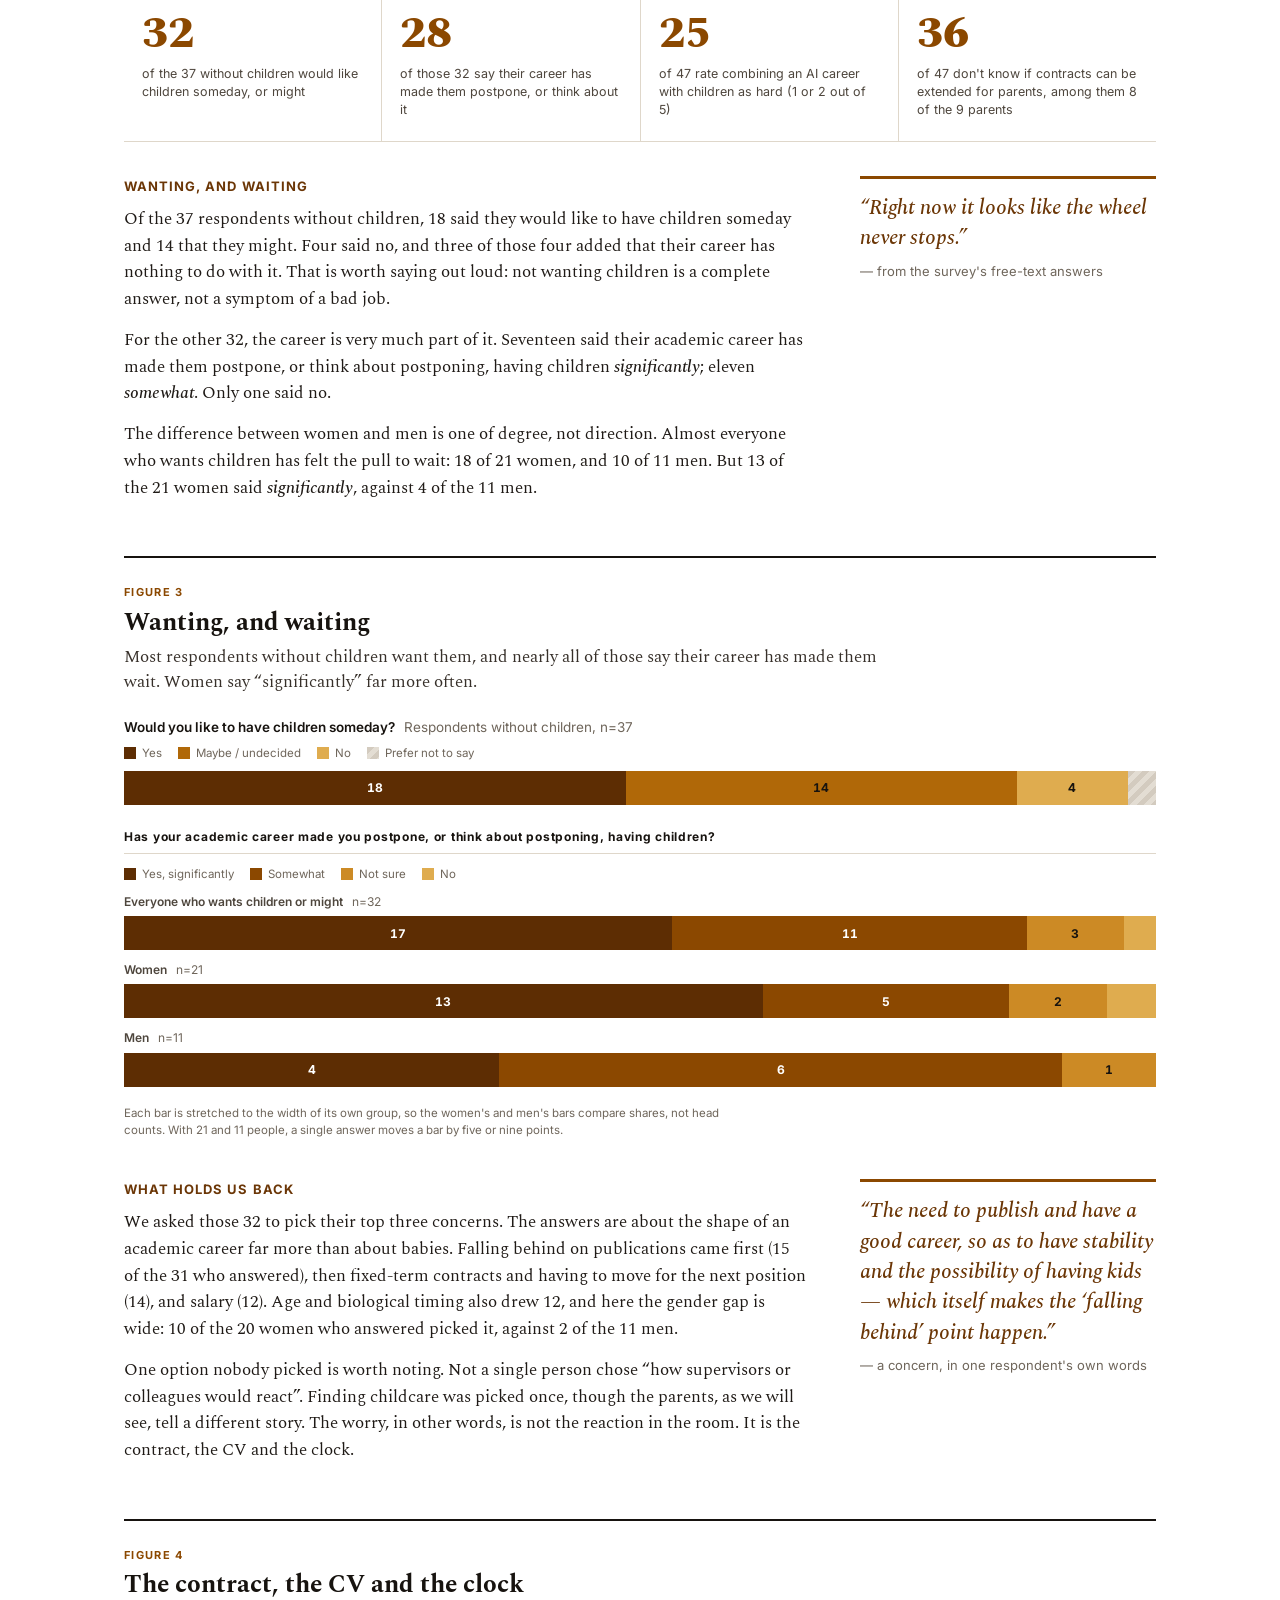
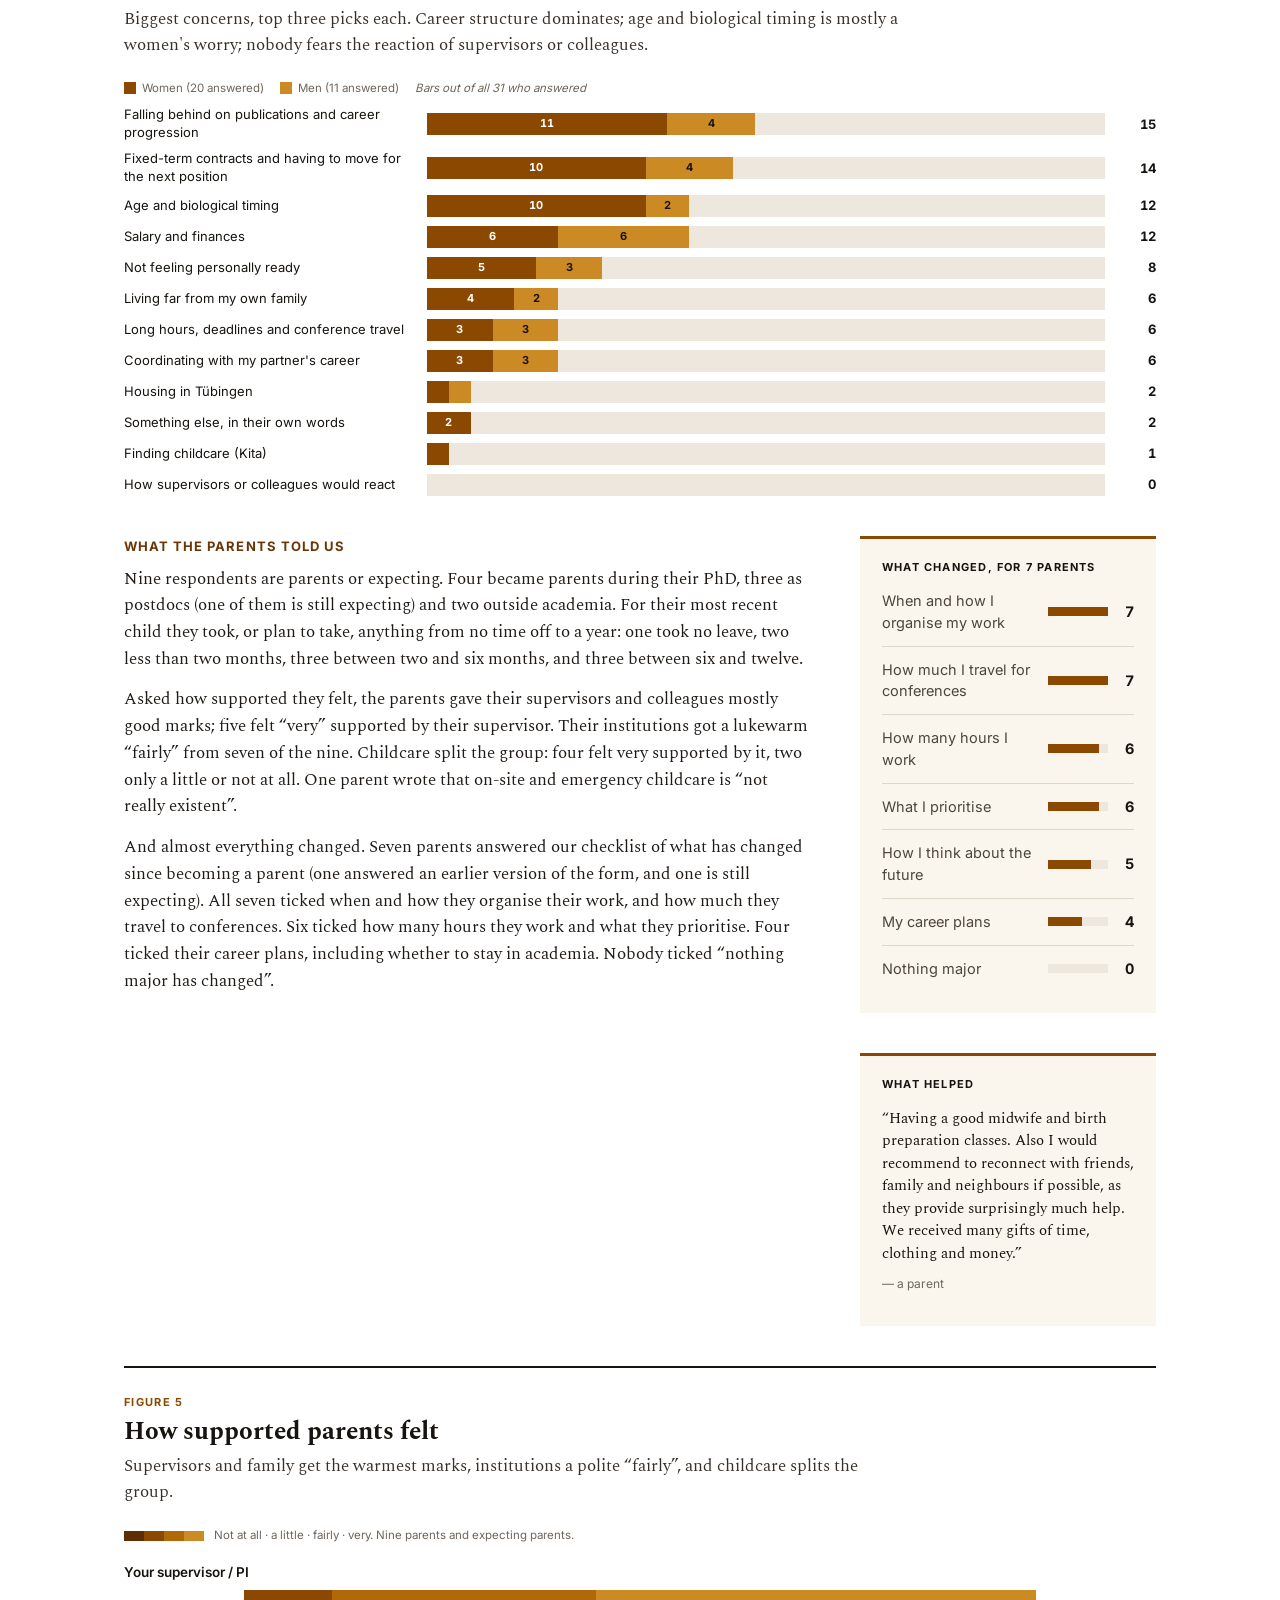
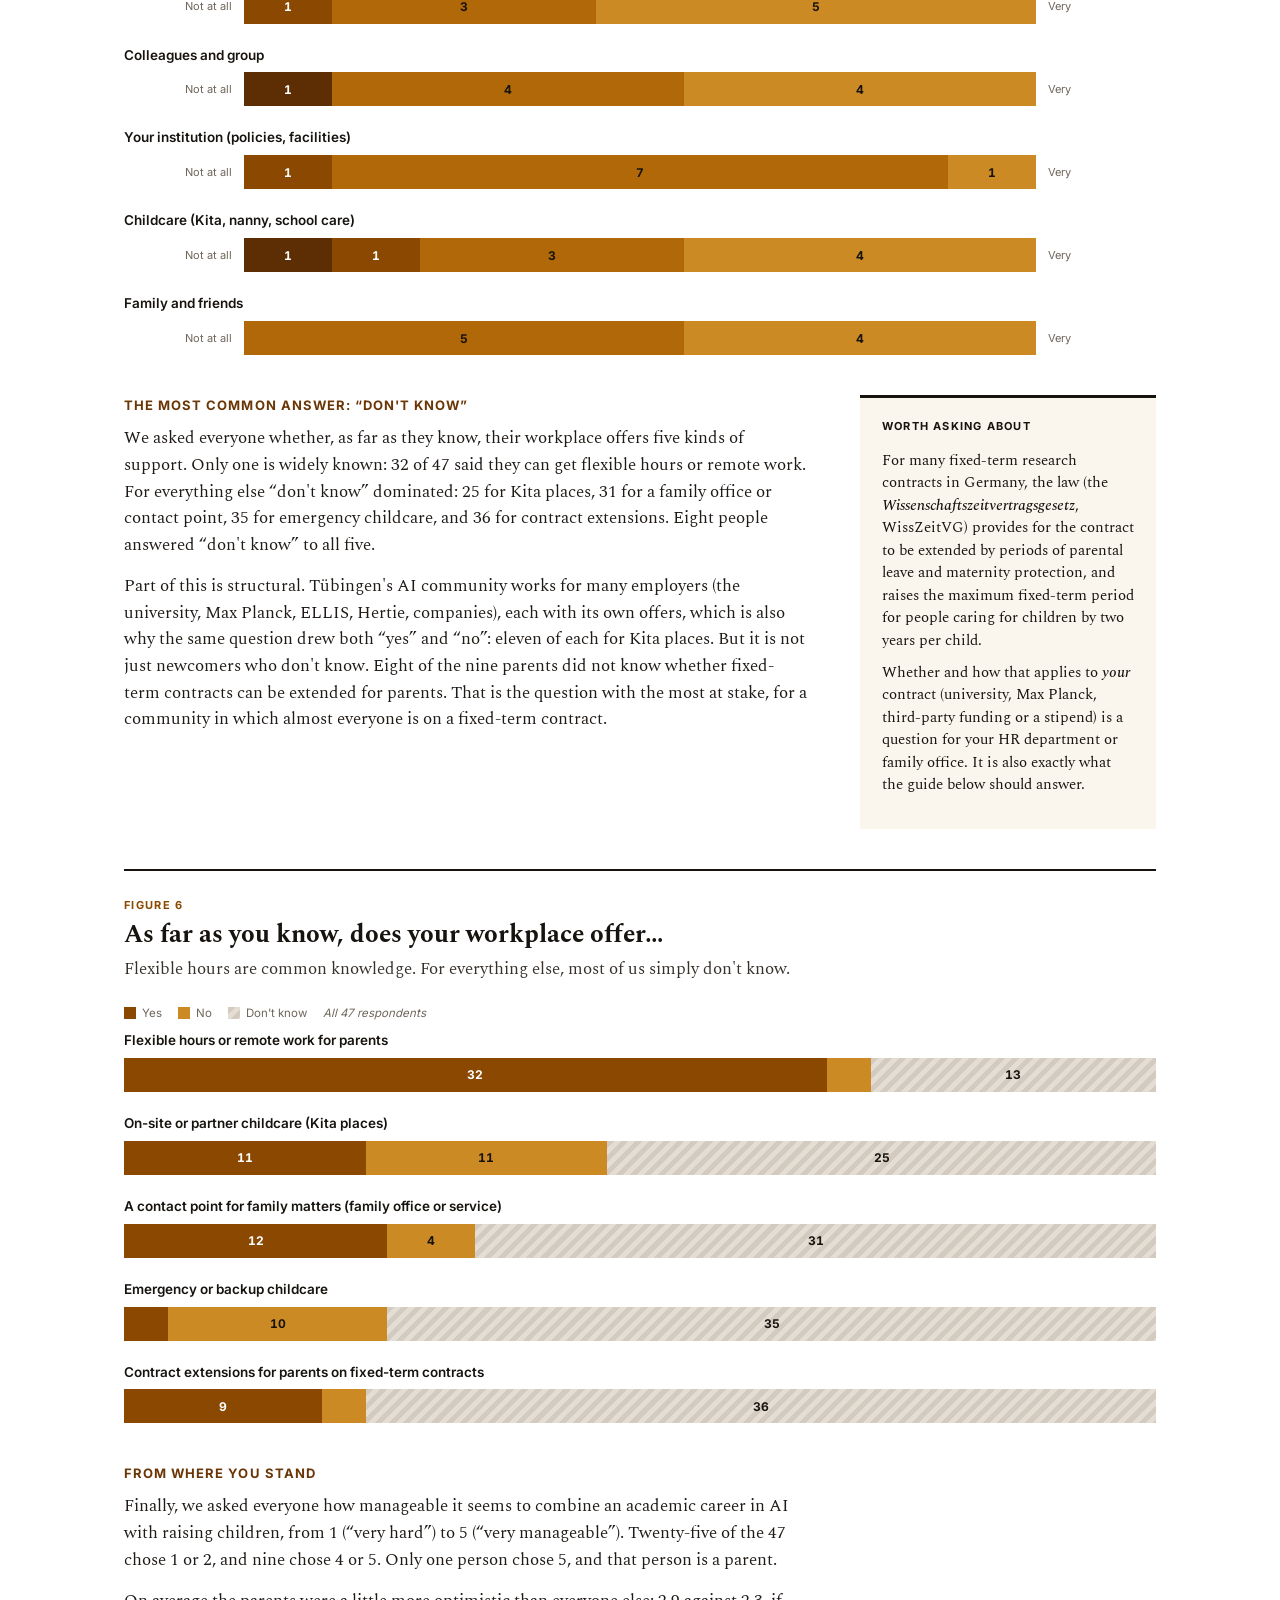
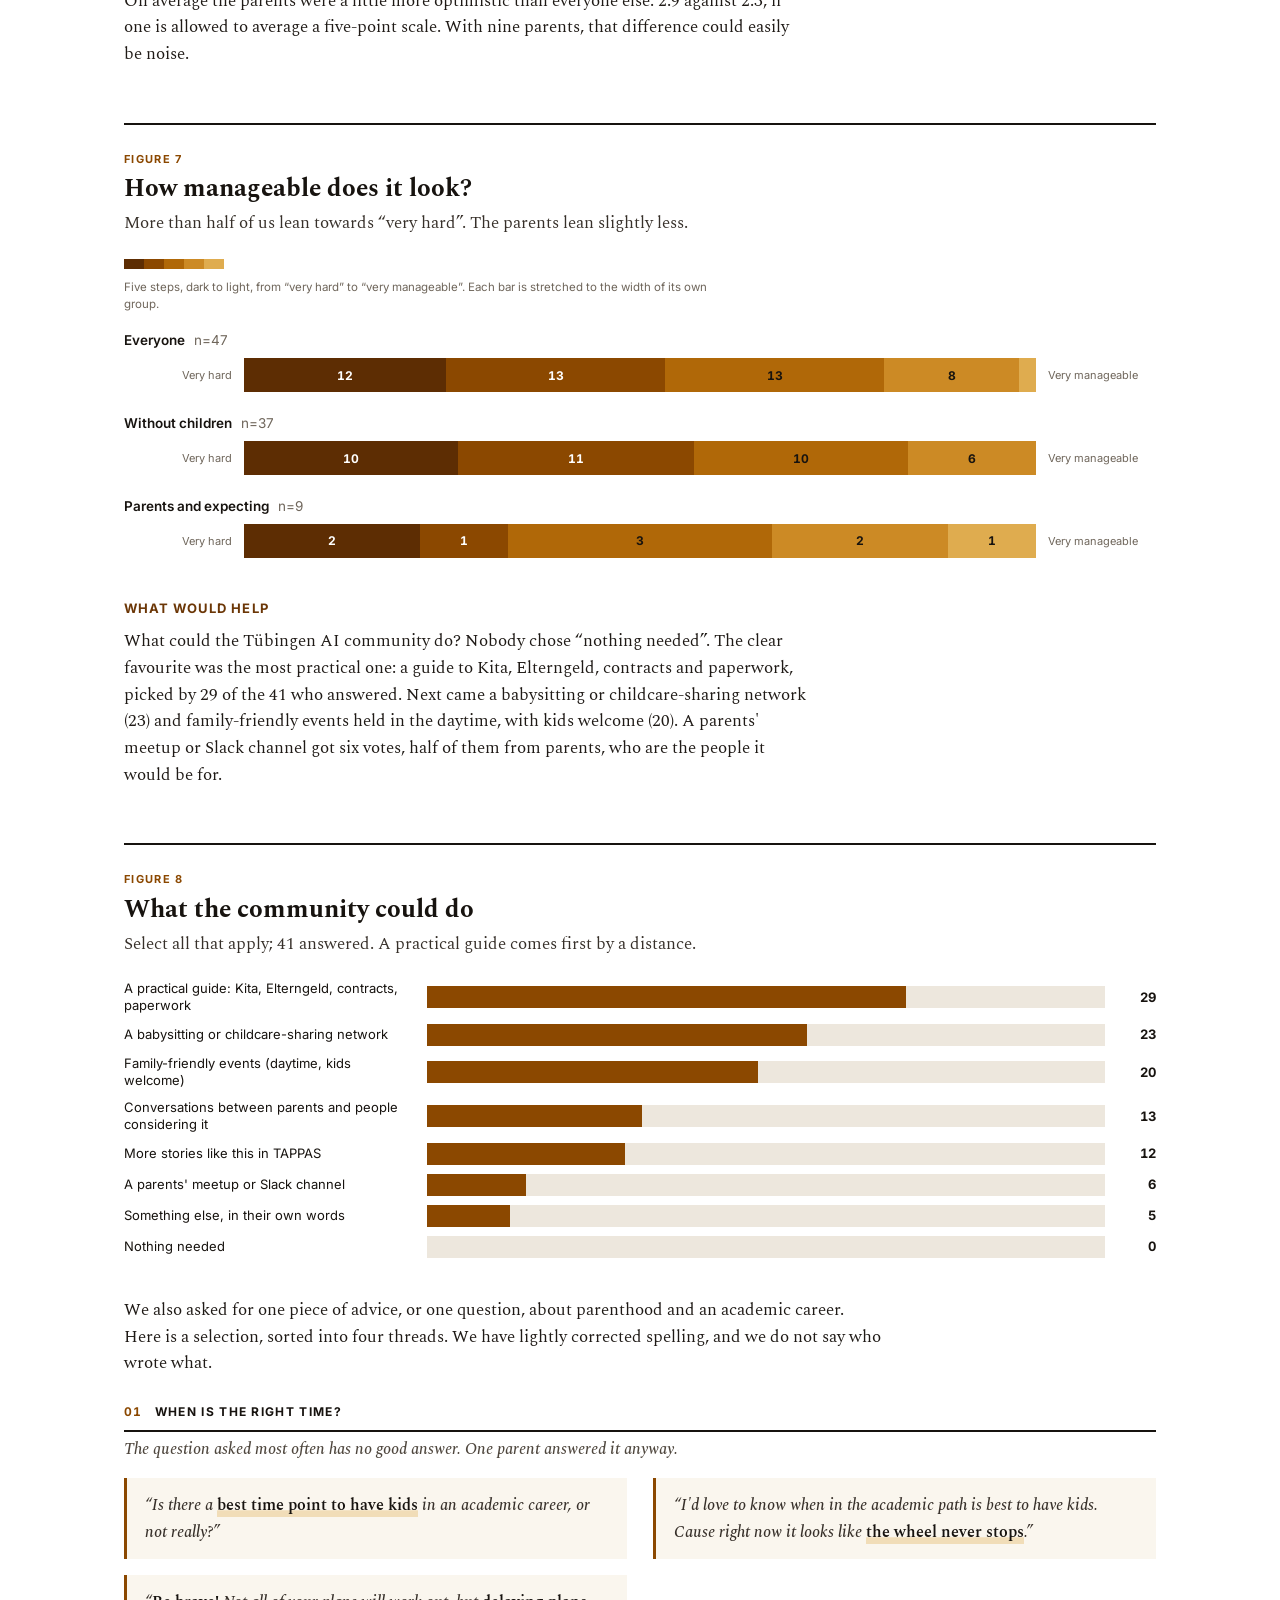
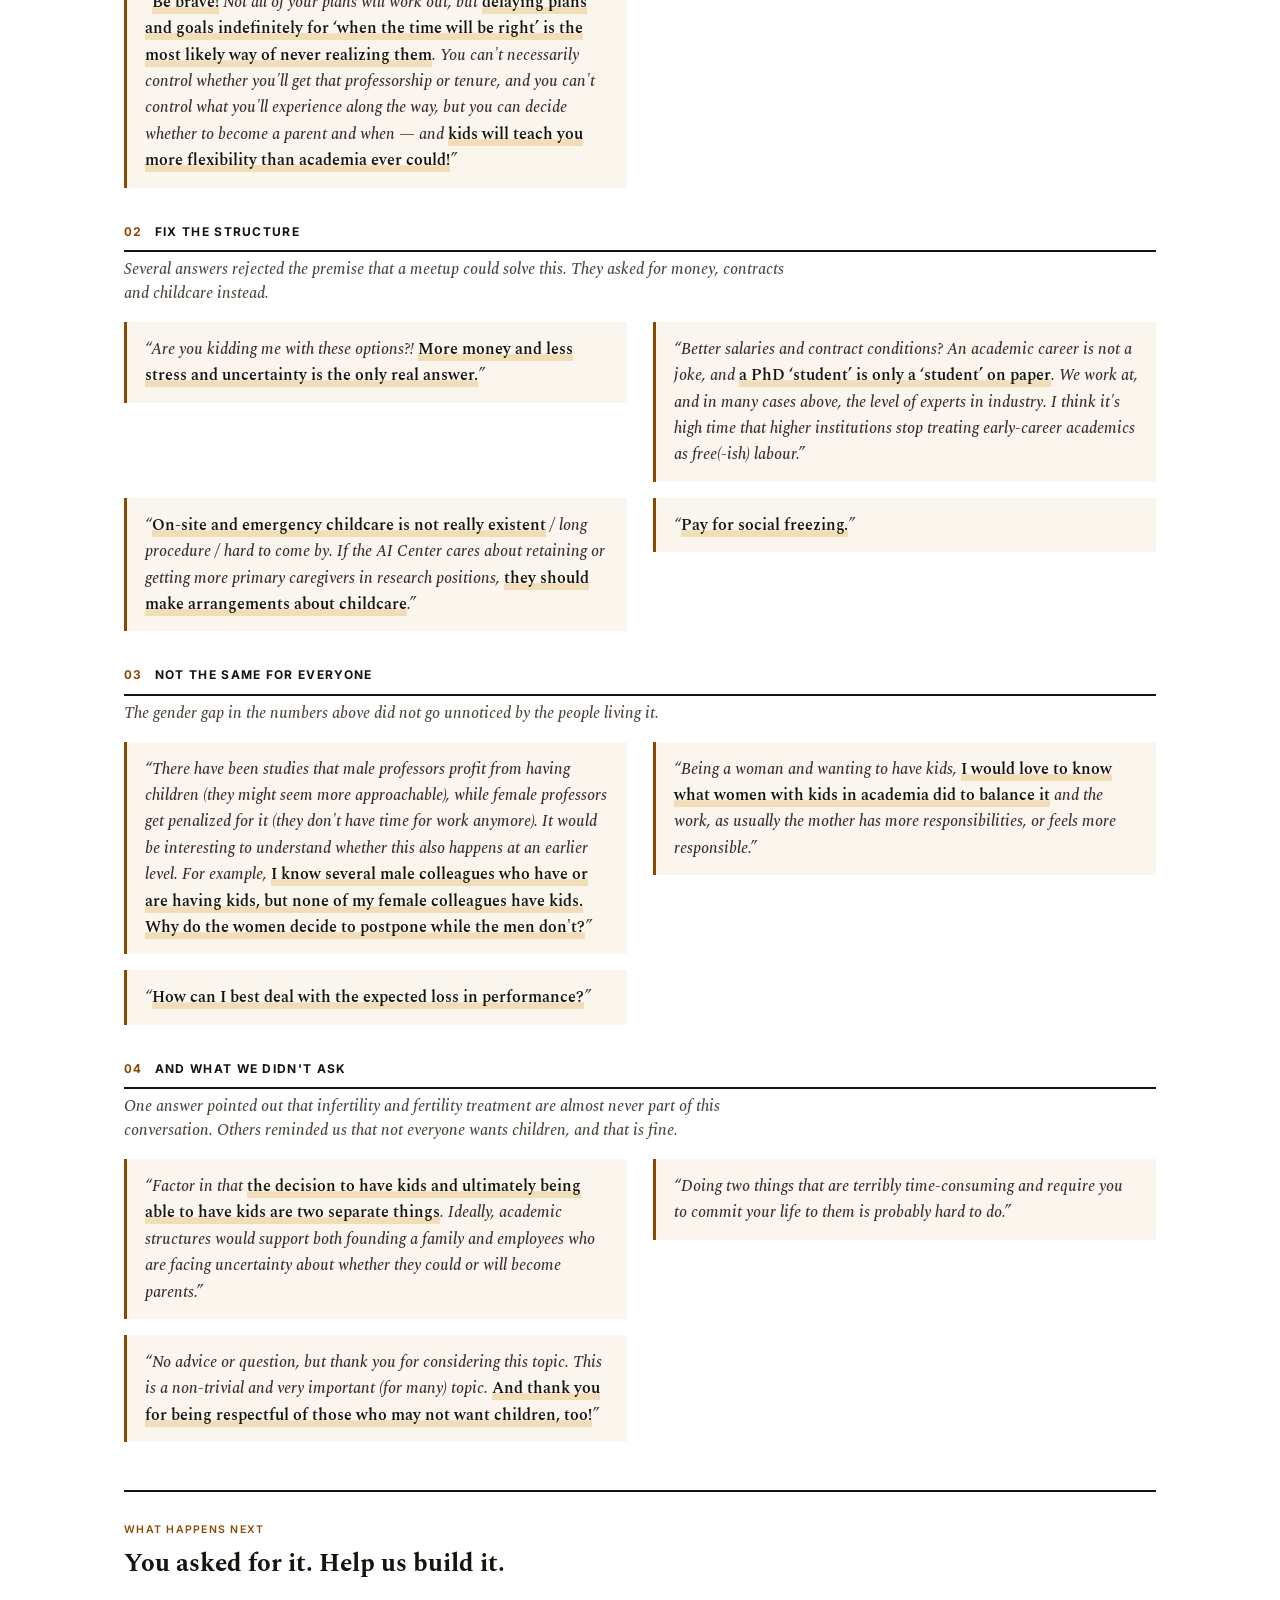
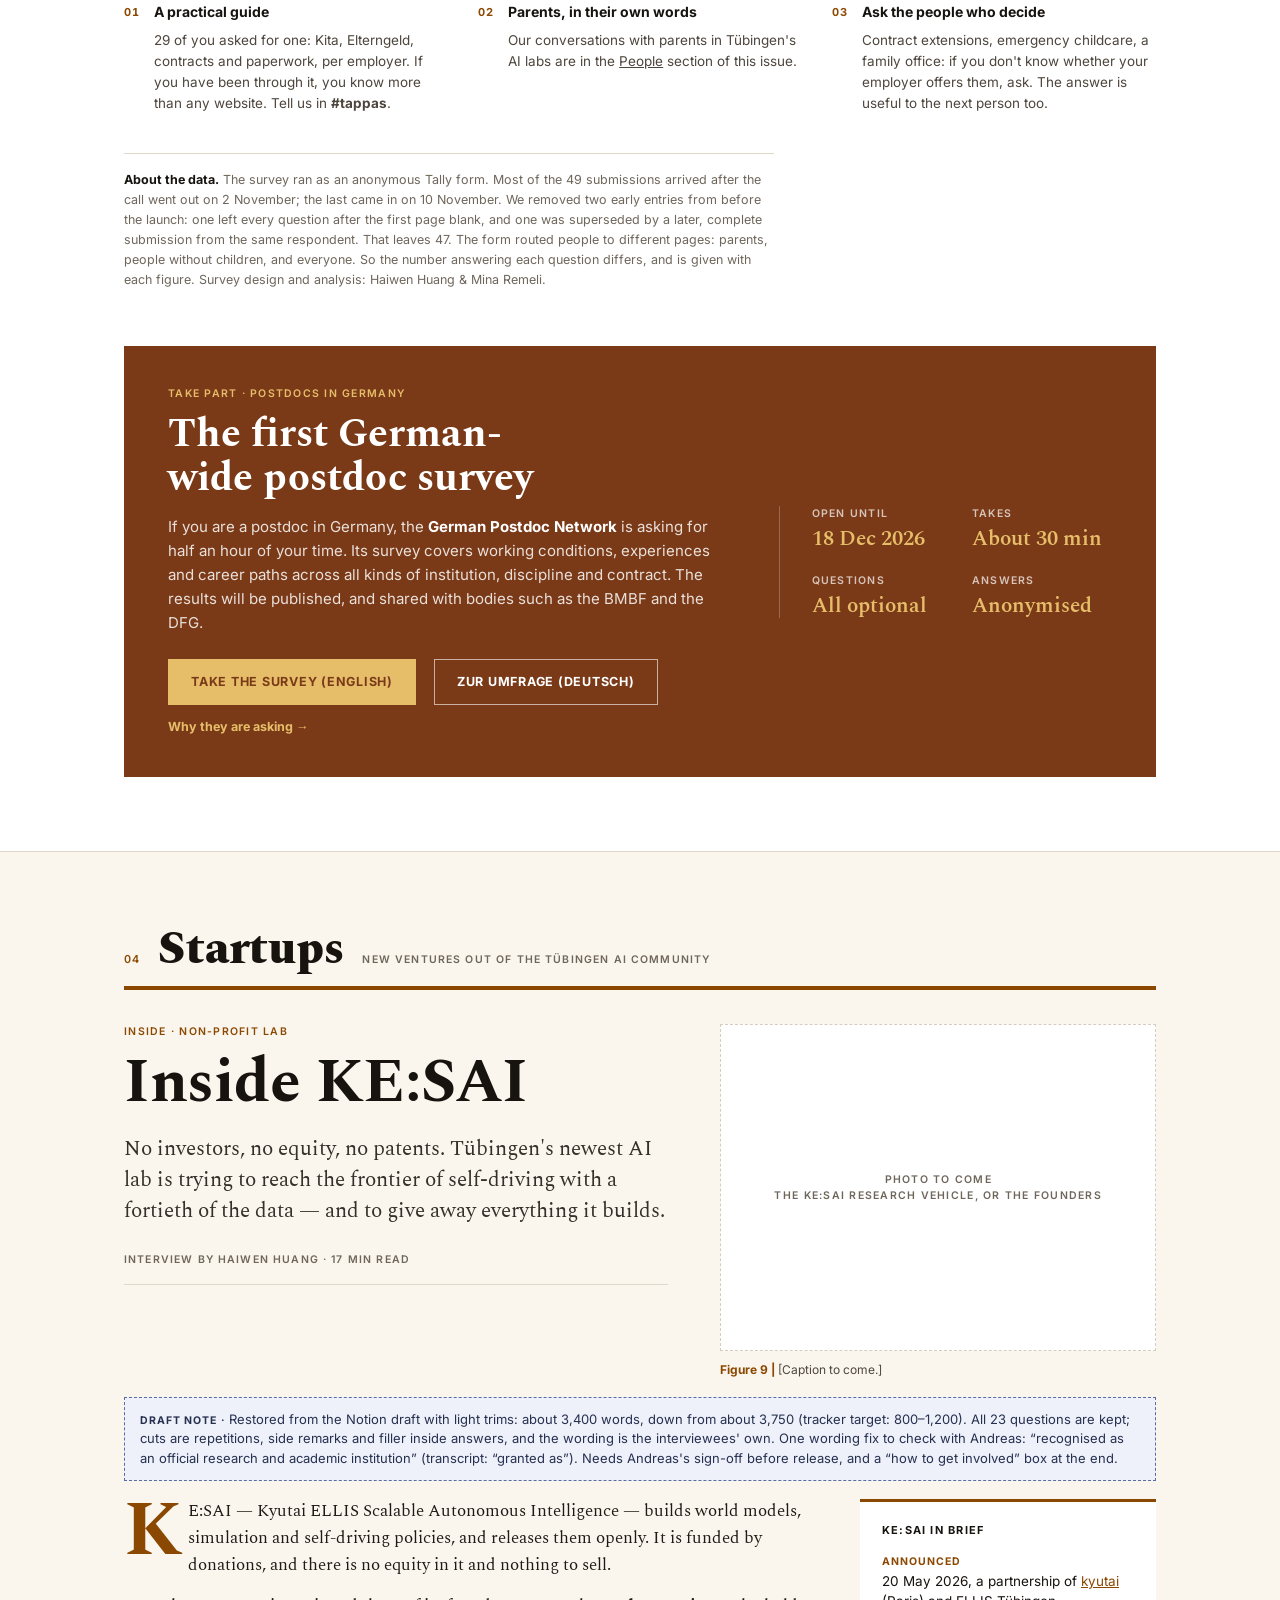
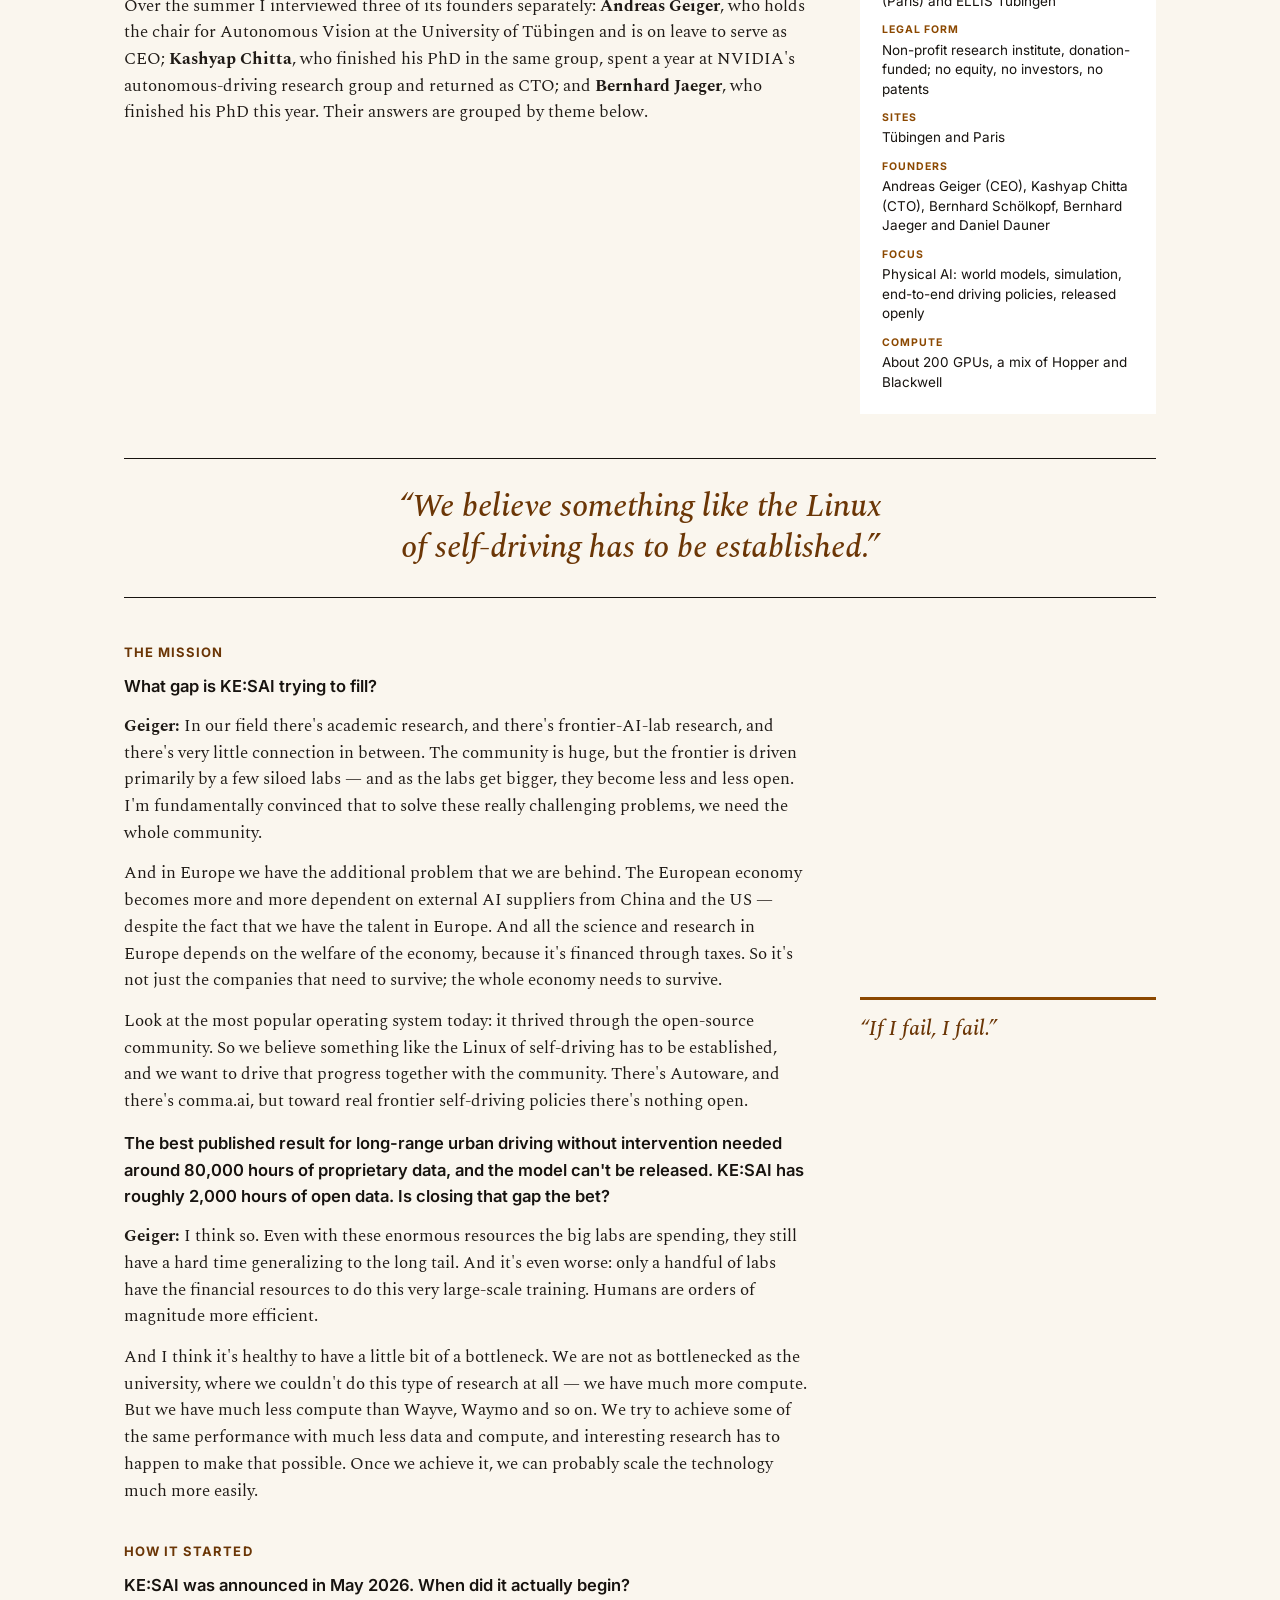
==== commit 86c69d72: "Issue 2: second vote button after the photos; drop the form note The vote button now also follows th" ====
--- a/magazine/issue-2/index.html
+++ b/magazine/issue-2/index.html
@@ -1198,10 +1198,9 @@
 
         <p class="poll-cta">
           <!-- TODO editors: the vote form is not set up yet. Paste its link as
-               href="..." on the button below; the options should be Photo 1 to
-               Photo 17, in the numbering used here. -->
+               href="..." on this button and on the second one after the photos;
+               the options should be Photo 1 to Photo 17, in the numbering used here. -->
           <a class="btn-vote" data-todo="vote-form-url" target="_blank" rel="noopener noreferrer">Vote for your favourite →</a>
-          <span class="poll-cta-note">Opens a Google Form in a new tab. Nothing is sent to Google until you click.</span>
         </p>
 
         <!-- The vote lives in a Google Form rather than on this page: a form
@@ -1372,6 +1371,10 @@
           </div>
         </div>
 
+        <p class="poll-cta poll-cta-after">
+          <a class="btn-vote" data-todo="vote-form-url" target="_blank" rel="noopener noreferrer">Vote for your favourite →</a>
+        </p>
+
         <p class="poll-note">Want to argue for one of them, or send your own for next issue? <strong data-todo="slack-channel-url">#tappas</strong> on Slack, or by mail. The argument is half the fun.</p>
       </div>
 
--- a/magazine/issue-2/styles.css
+++ b/magazine/issue-2/styles.css
@@ -3120,6 +3120,7 @@
 }
 /* the vote button waits for its form link */
 .btn-vote:not([href]) { opacity: 0.5; cursor: not-allowed; }
+.poll-cta-after { margin-top: 30px; }
 .btn-vote:not([href]):hover { background: var(--accent-deep); color: var(--paper); }
 
 
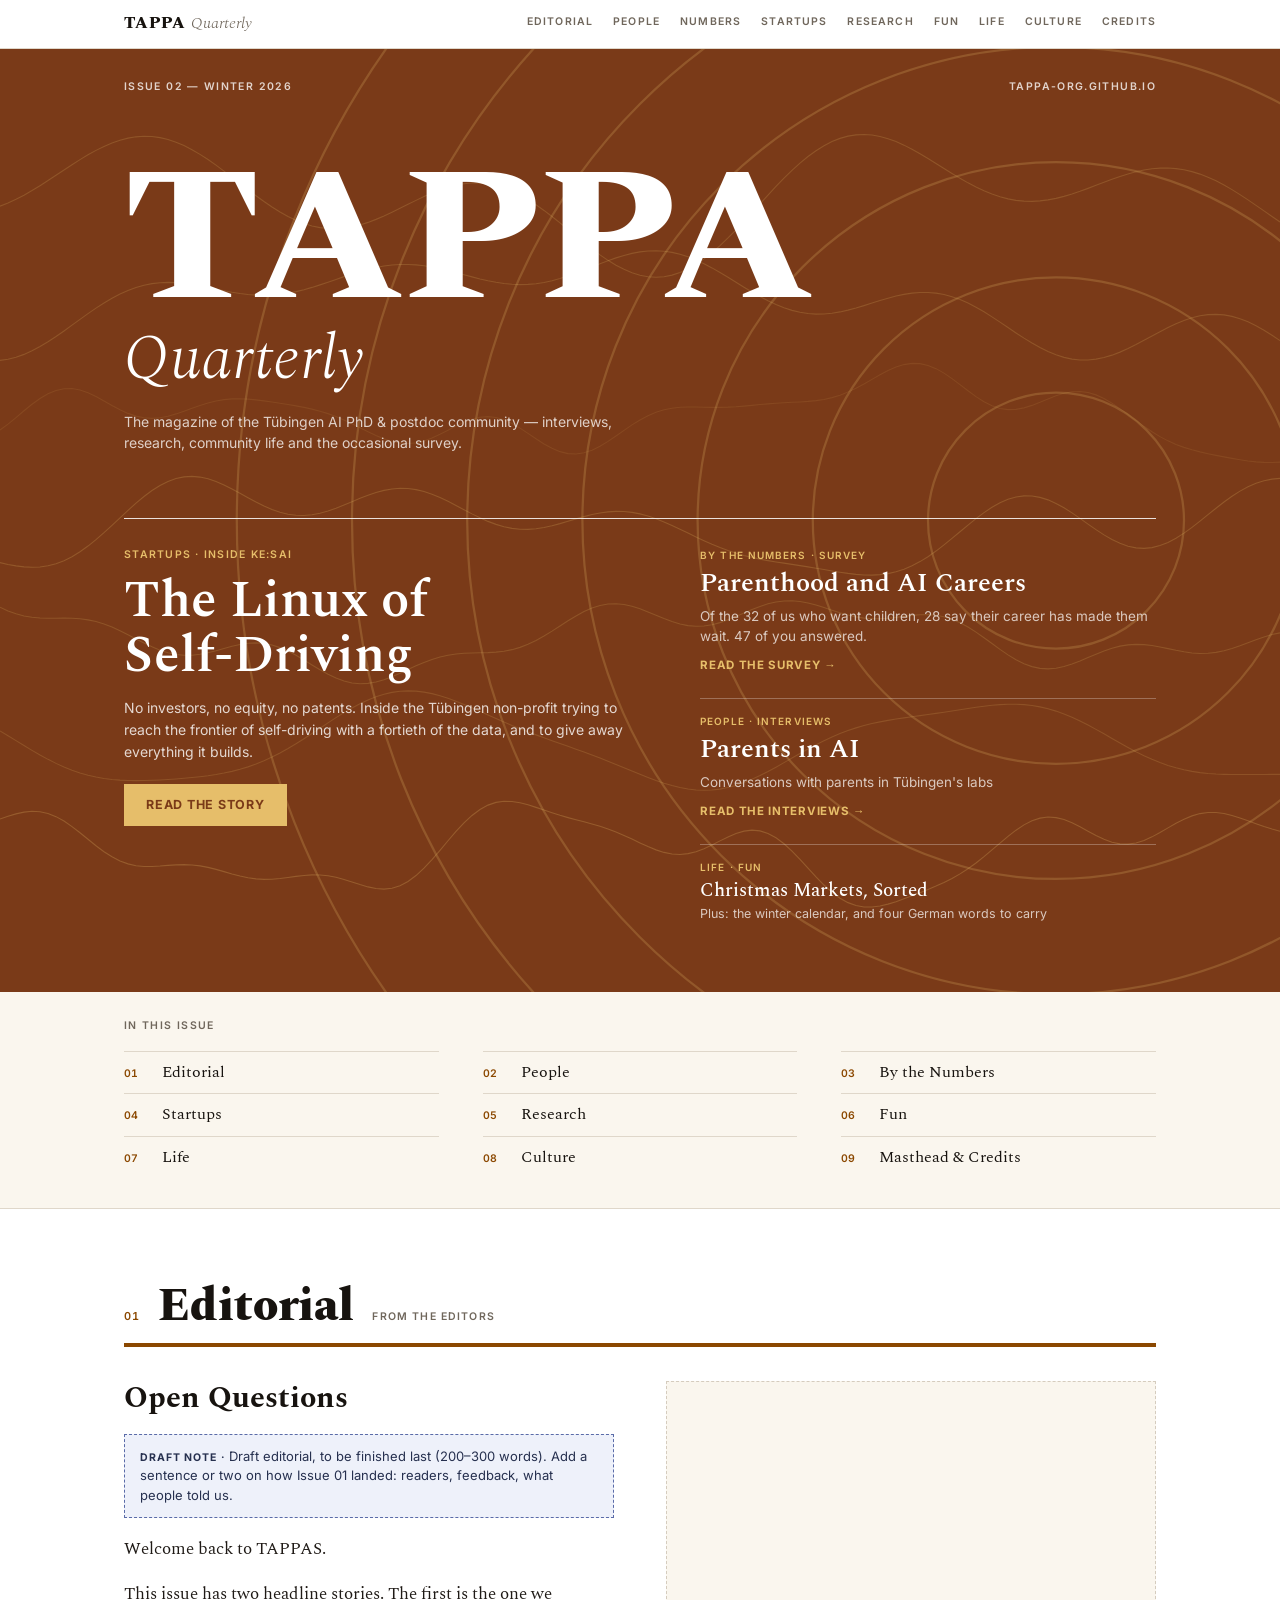
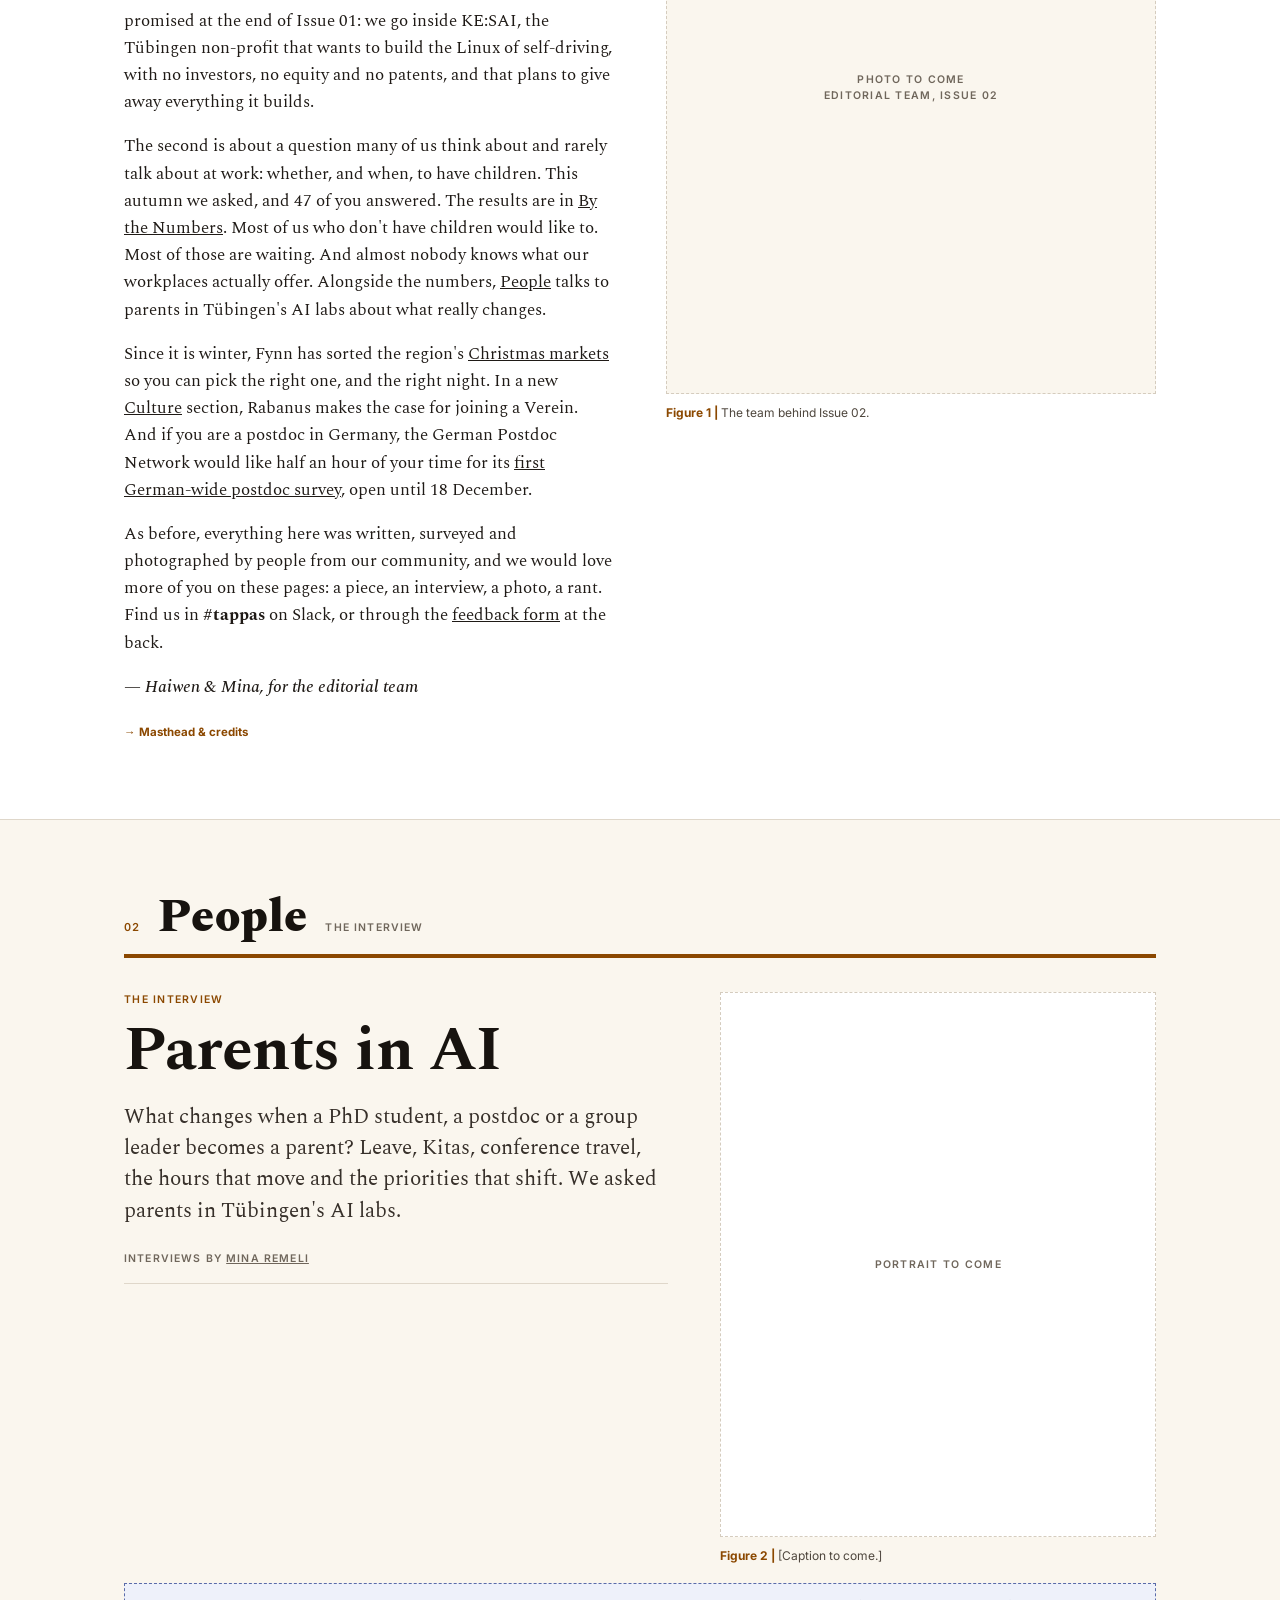
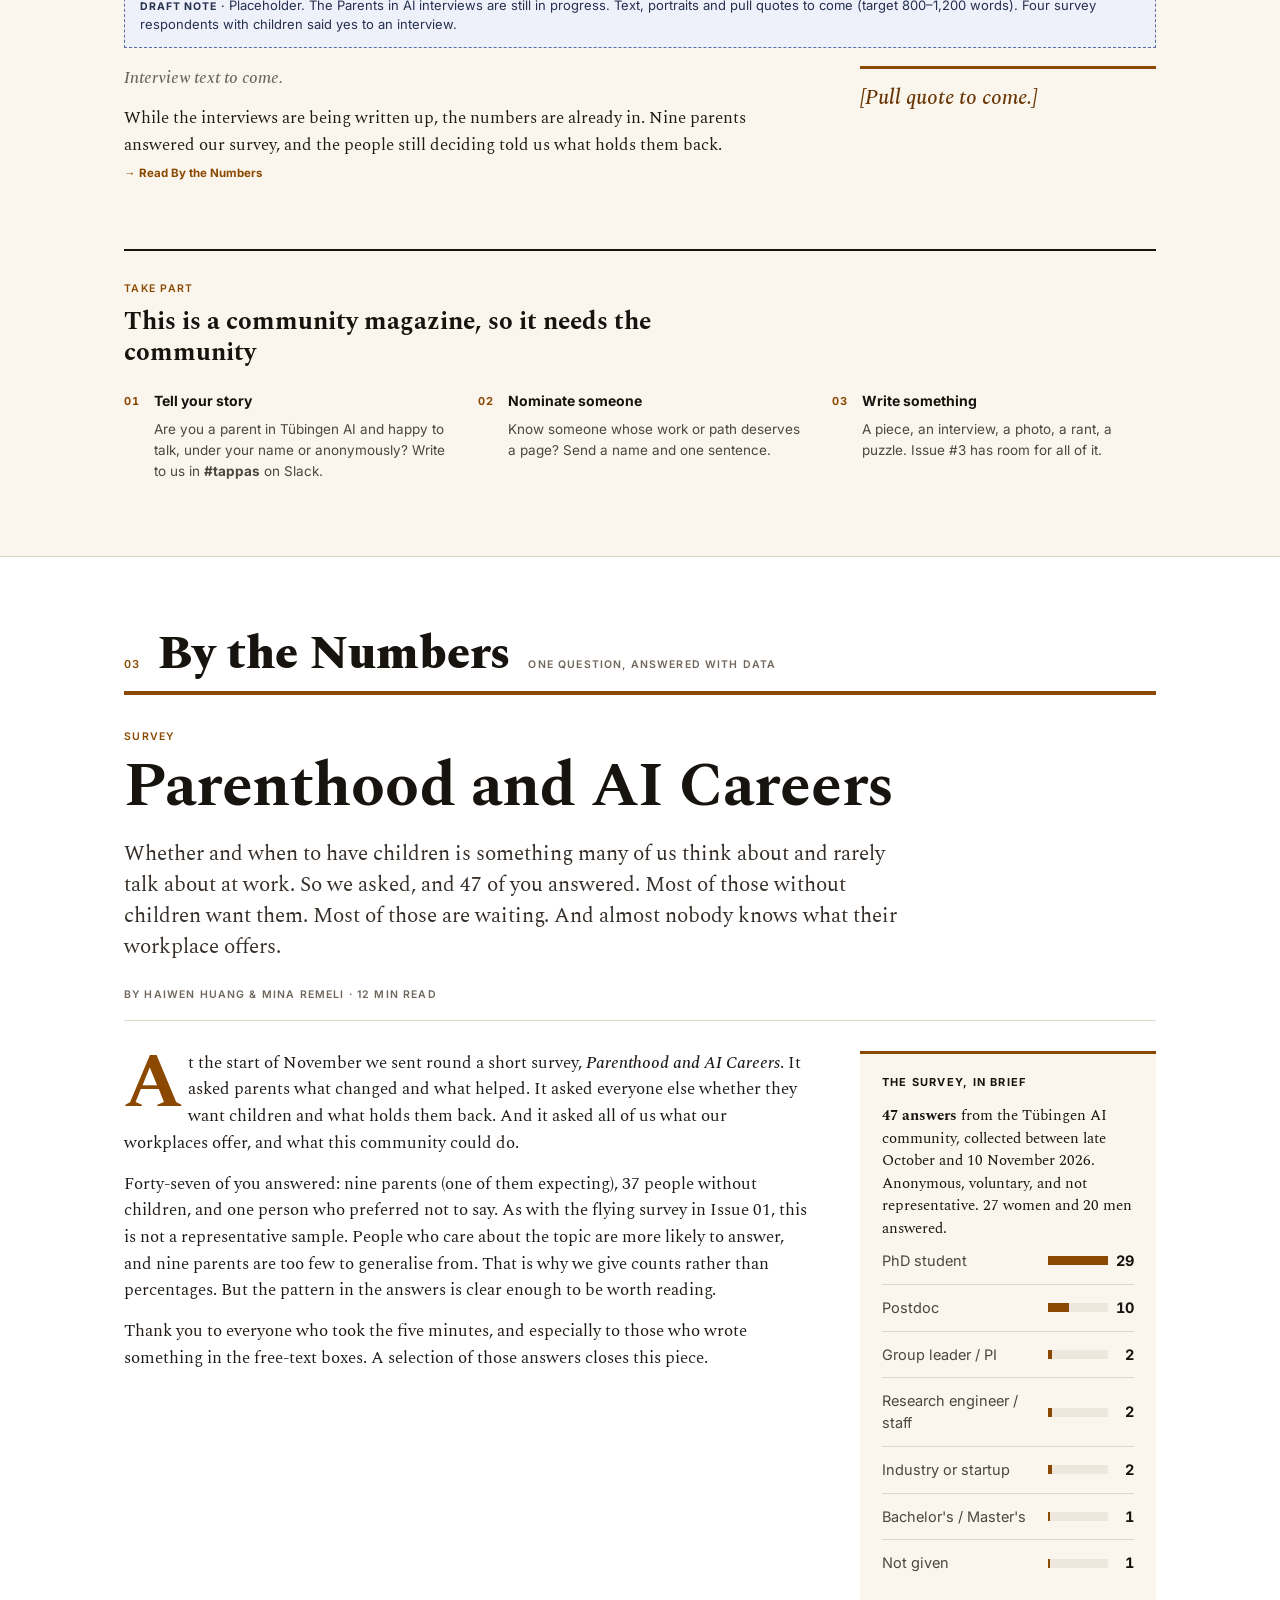
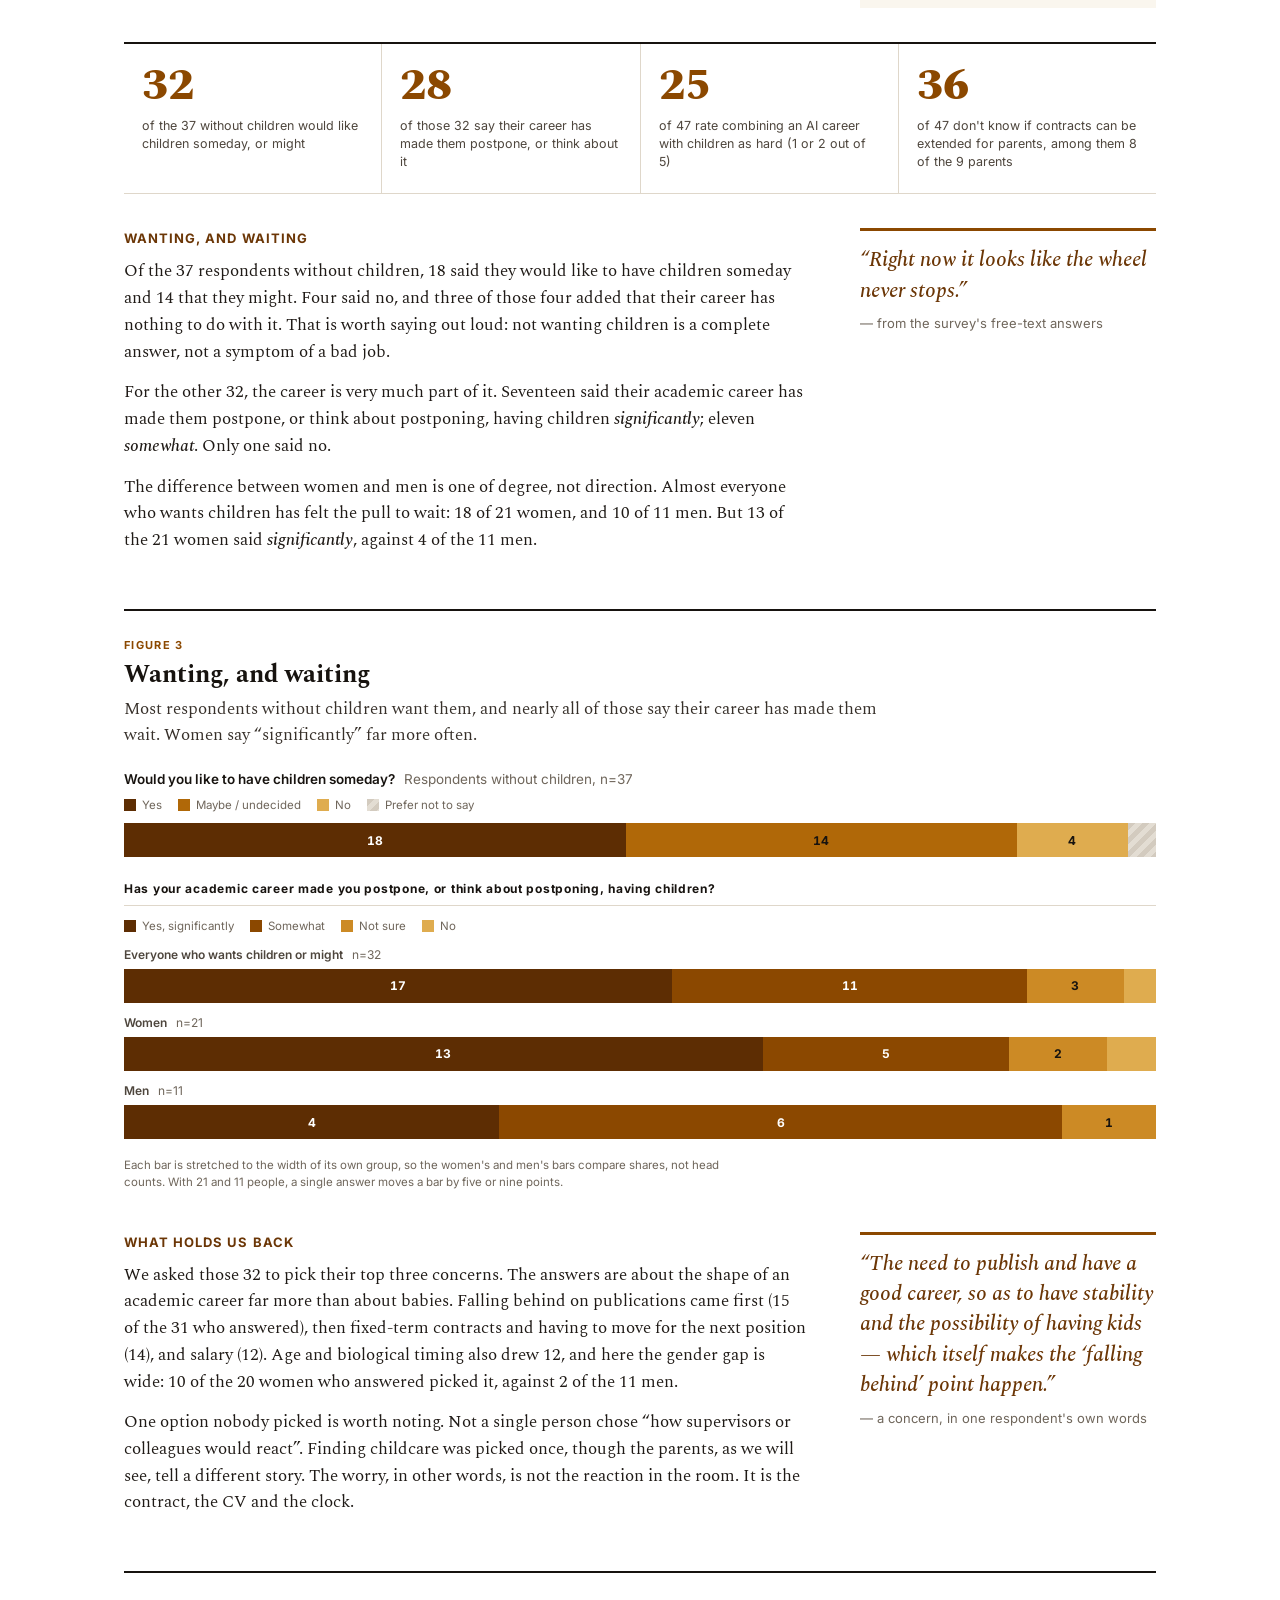
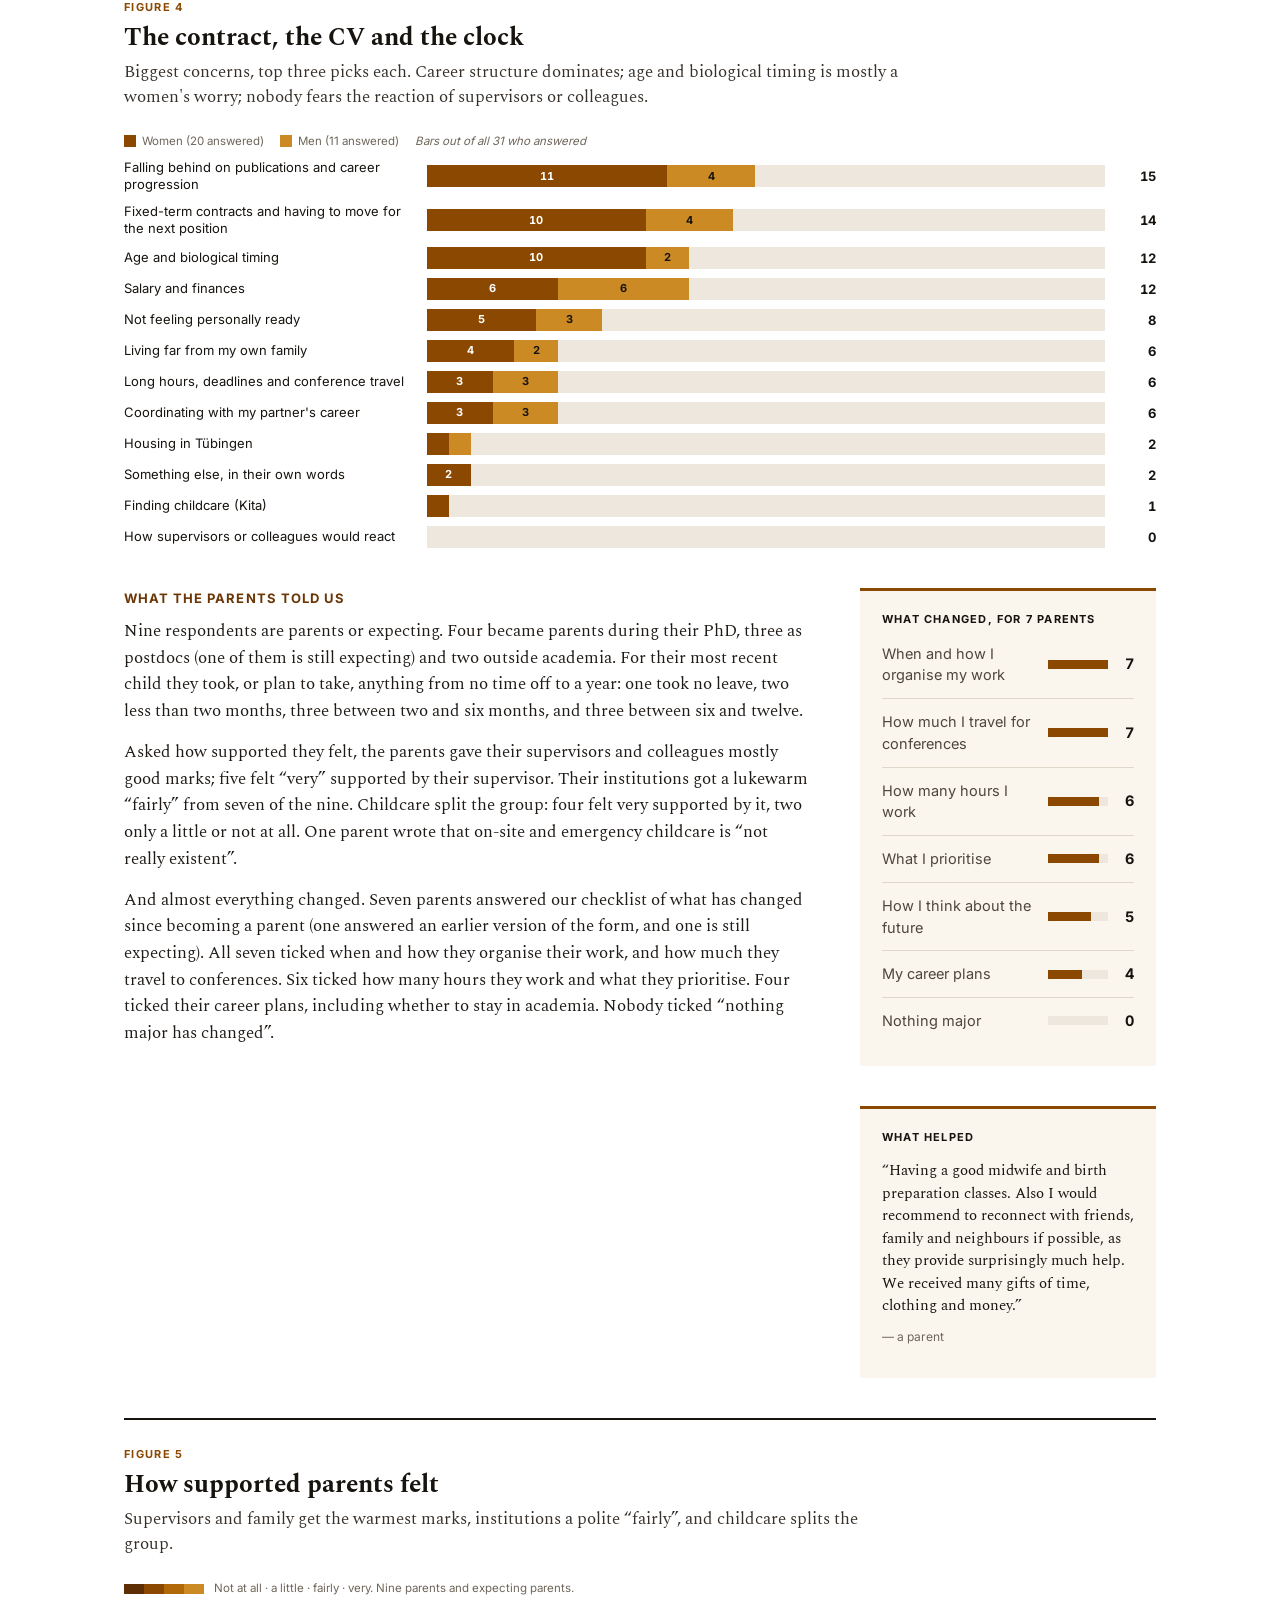
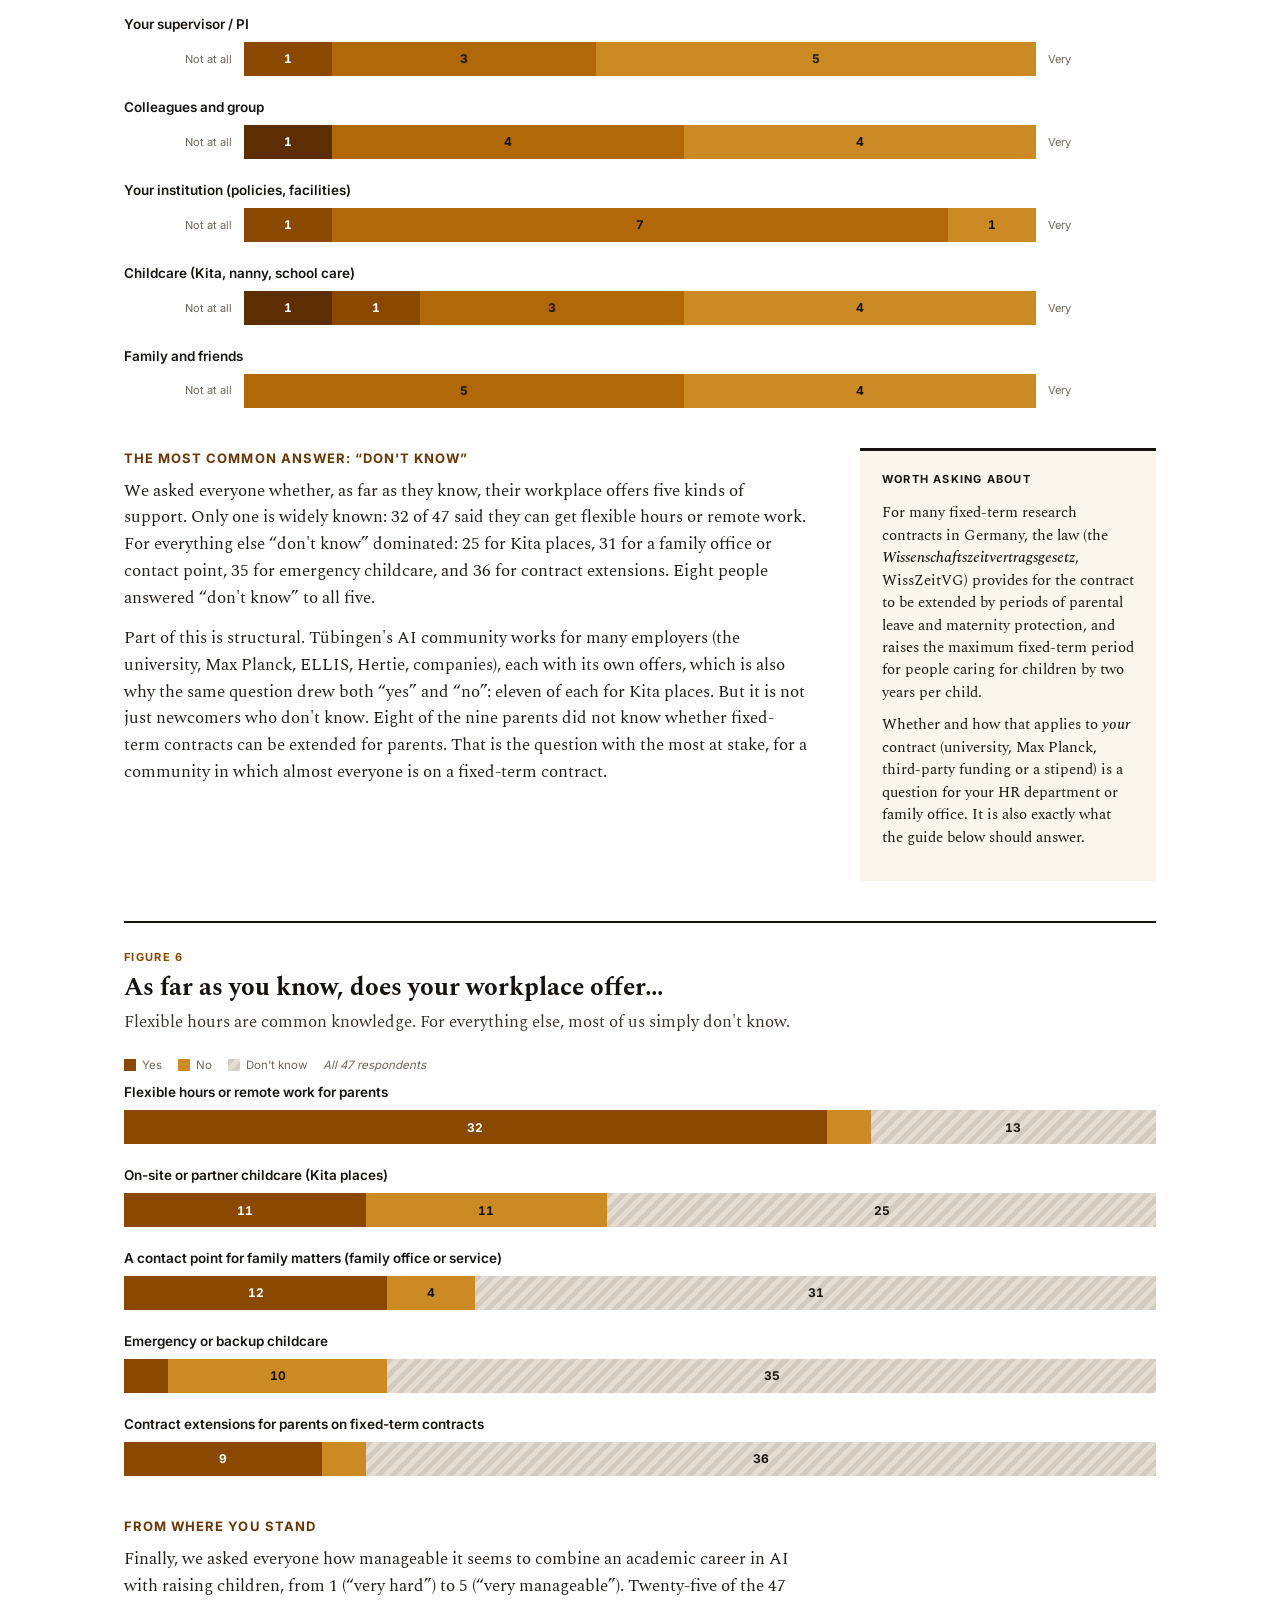
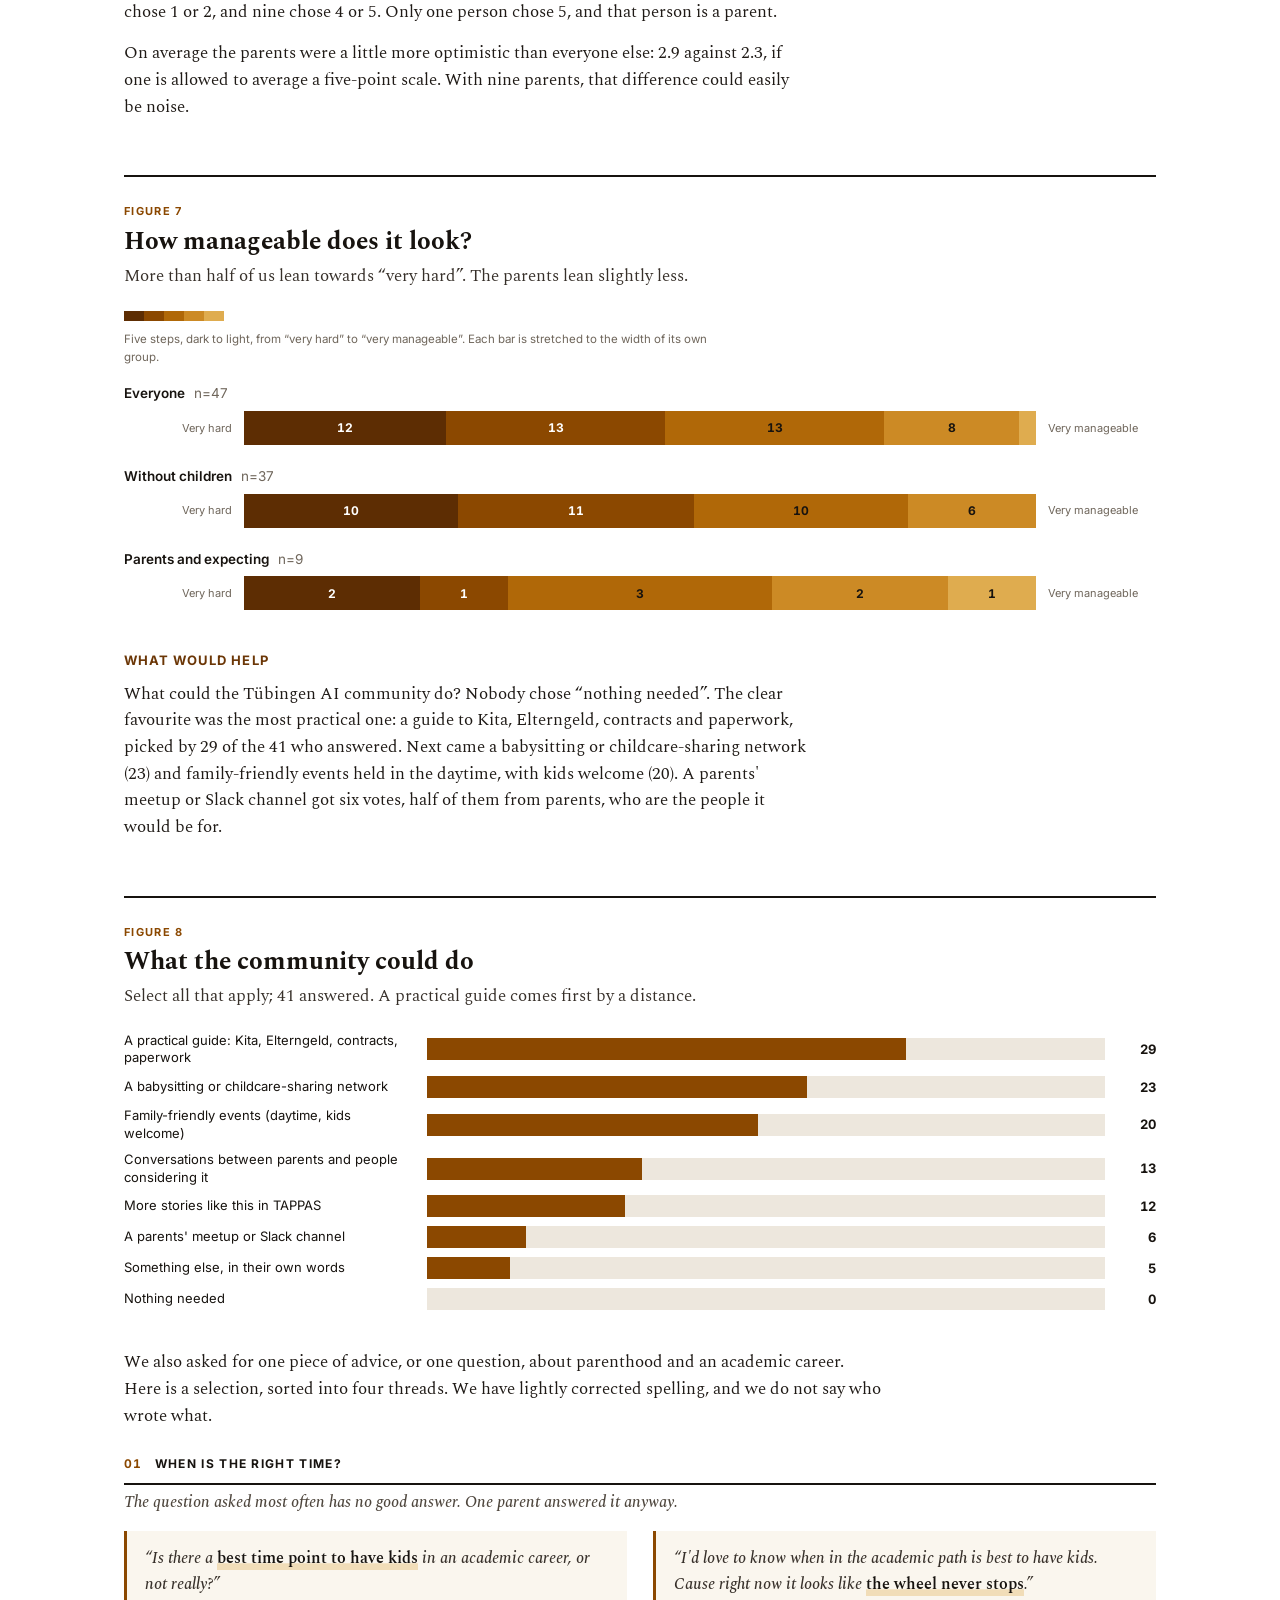
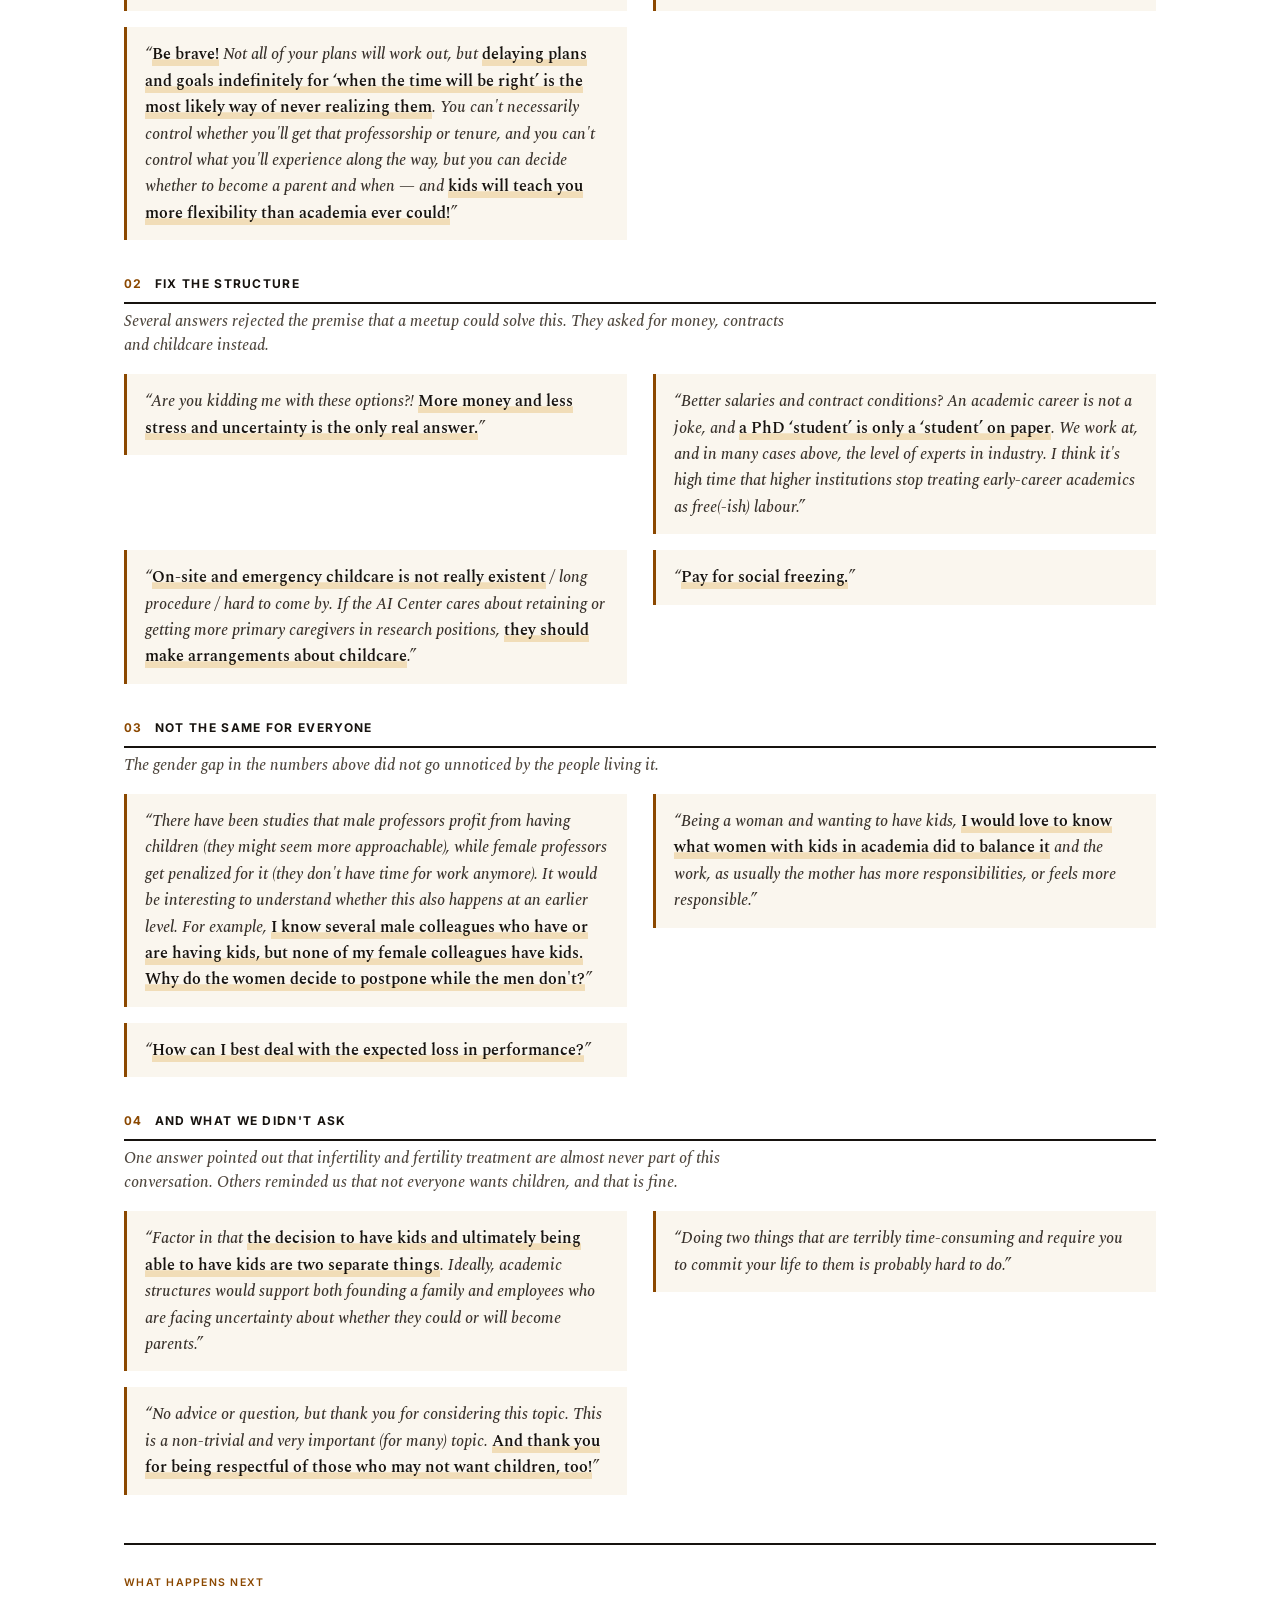
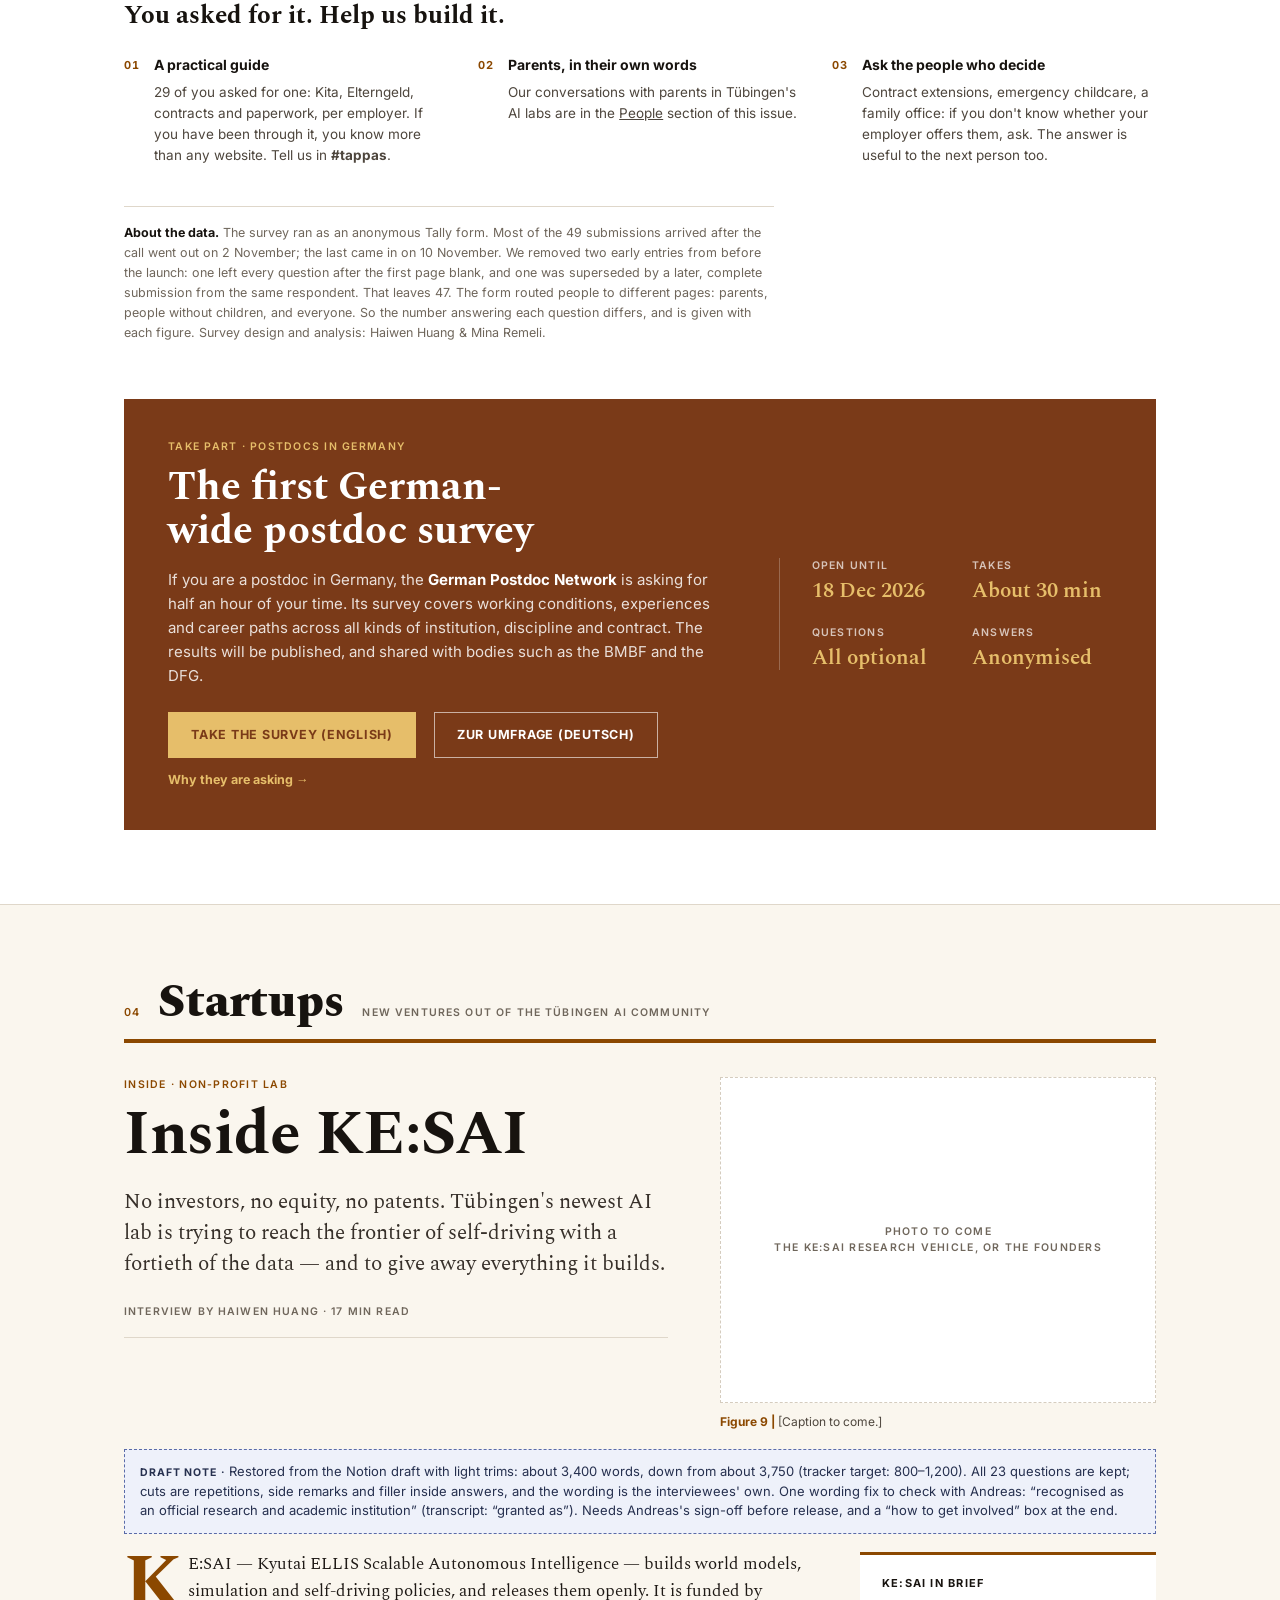
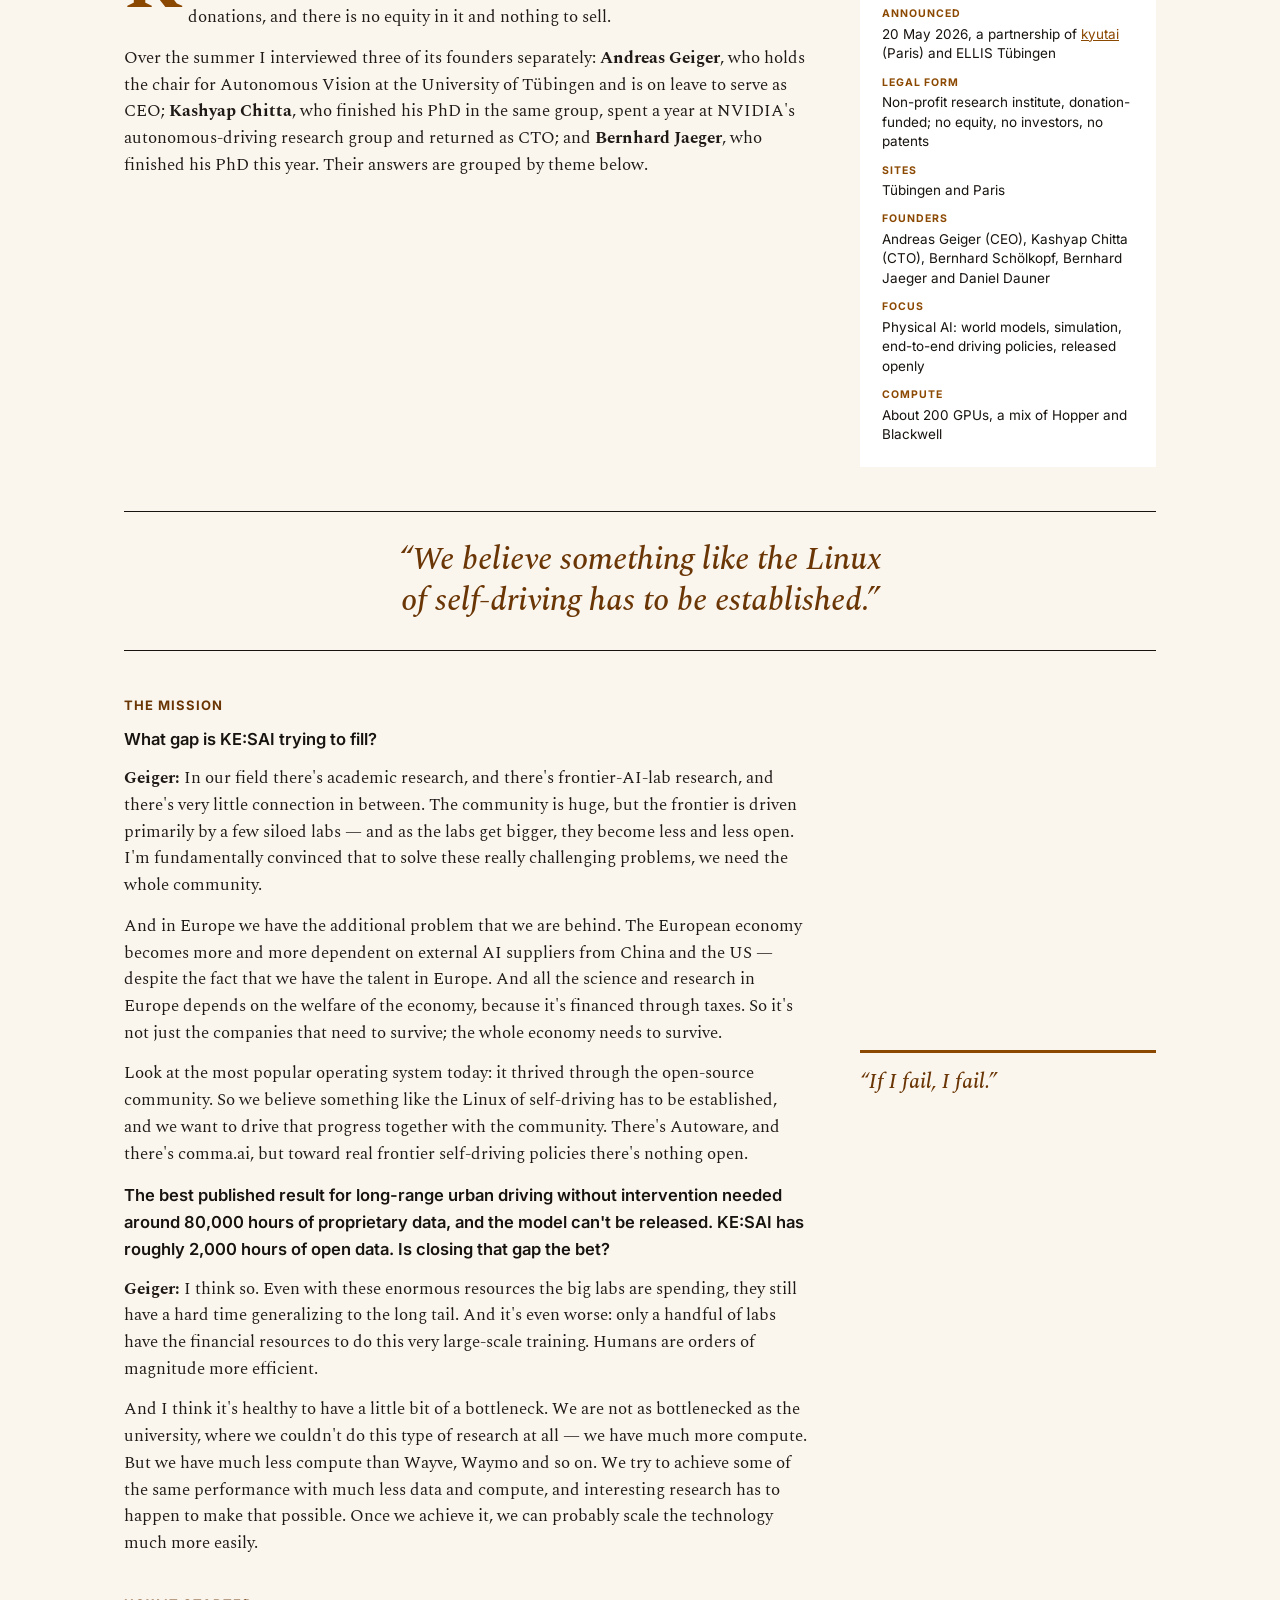
==== commit 268fc184: "Issue 2: cover gives Parents in AI the same weight as the survey On the web cover and cover.jpg (re-" ====
--- a/magazine/issue-2/index.html
+++ b/magazine/issue-2/index.html
@@ -88,11 +88,12 @@
               <span class="teaser-more">Read the survey →</span>
             </span>
           </a>
-          <a class="teaser" href="#people">
+          <a class="teaser teaser-feature" href="#people">
             <span>
-              <span class="teaser-label">People</span>
+              <span class="teaser-label">People · Interviews</span>
               <span class="teaser-title">Parents in AI</span>
               <span class="teaser-blurb">Conversations with parents in Tübingen's labs</span>
+              <span class="teaser-more">Read the interviews →</span>
             </span>
           </a>
           <a class="teaser" href="#life">
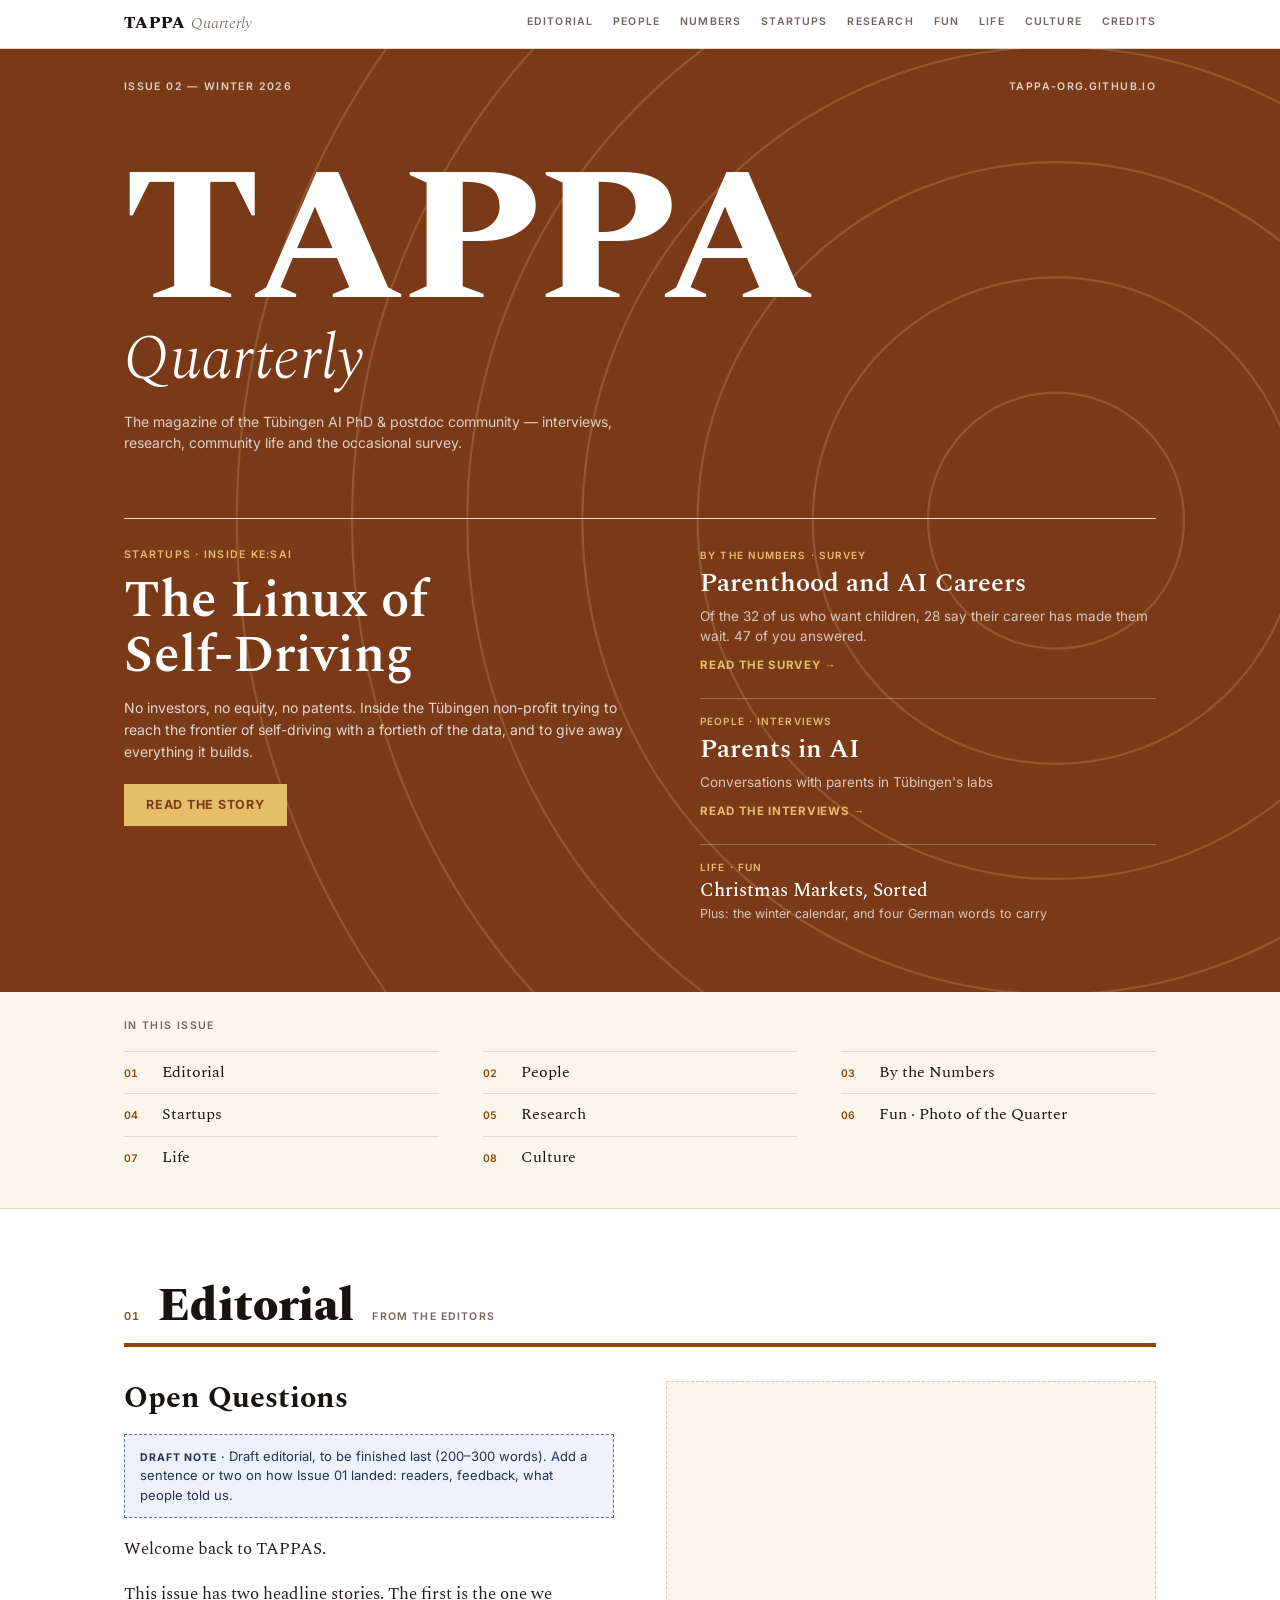
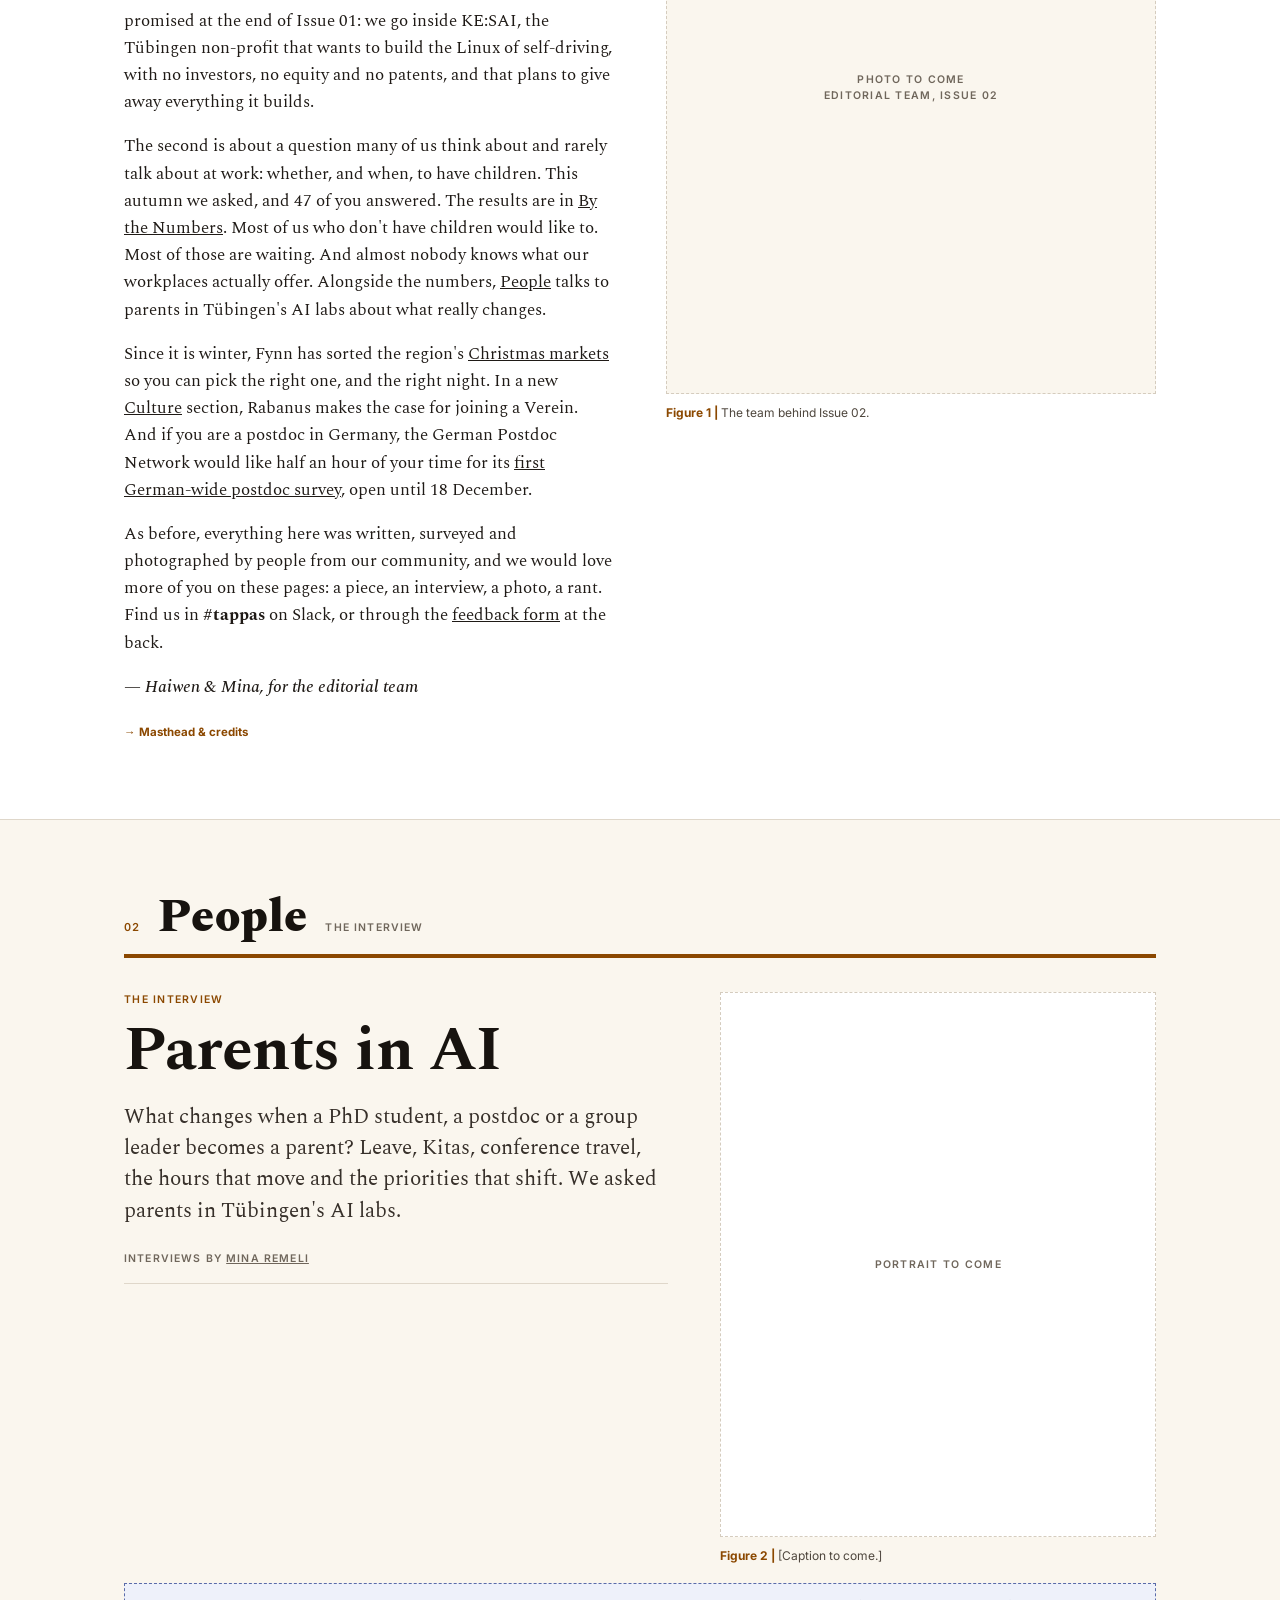
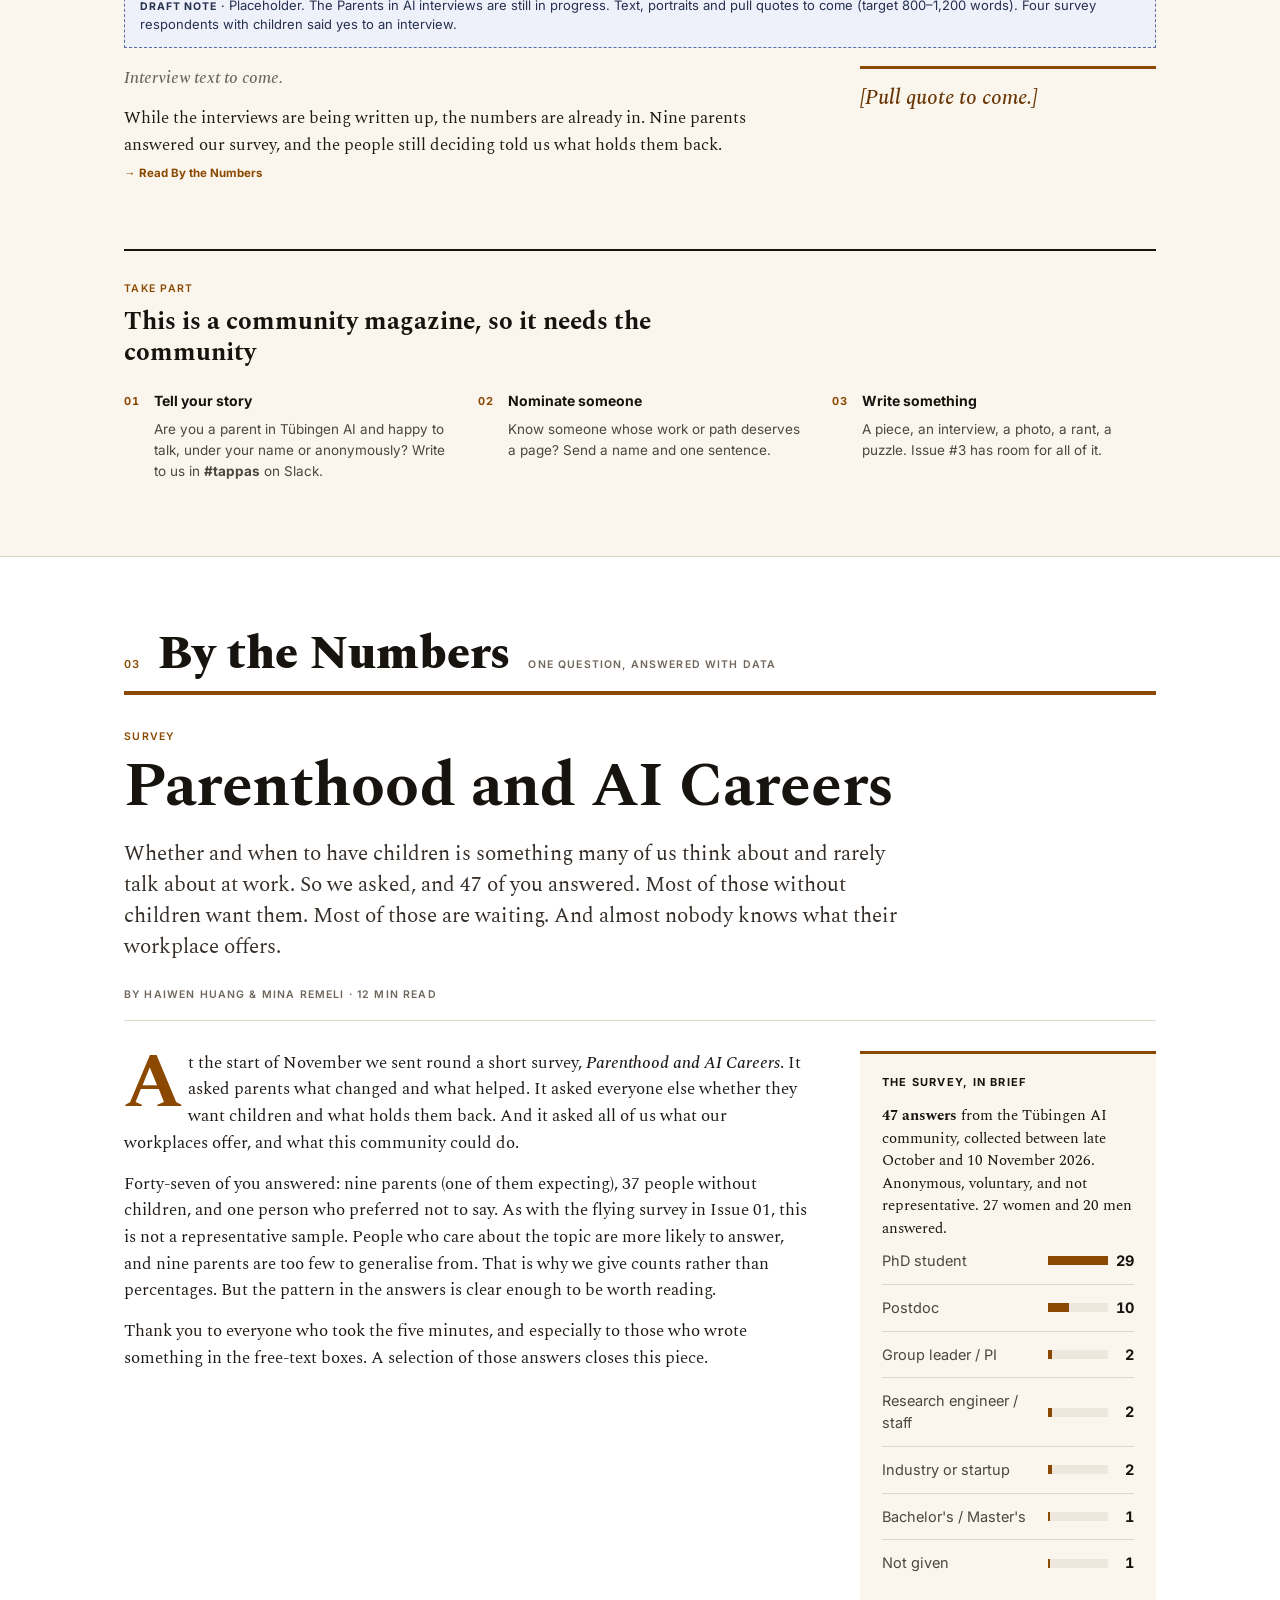
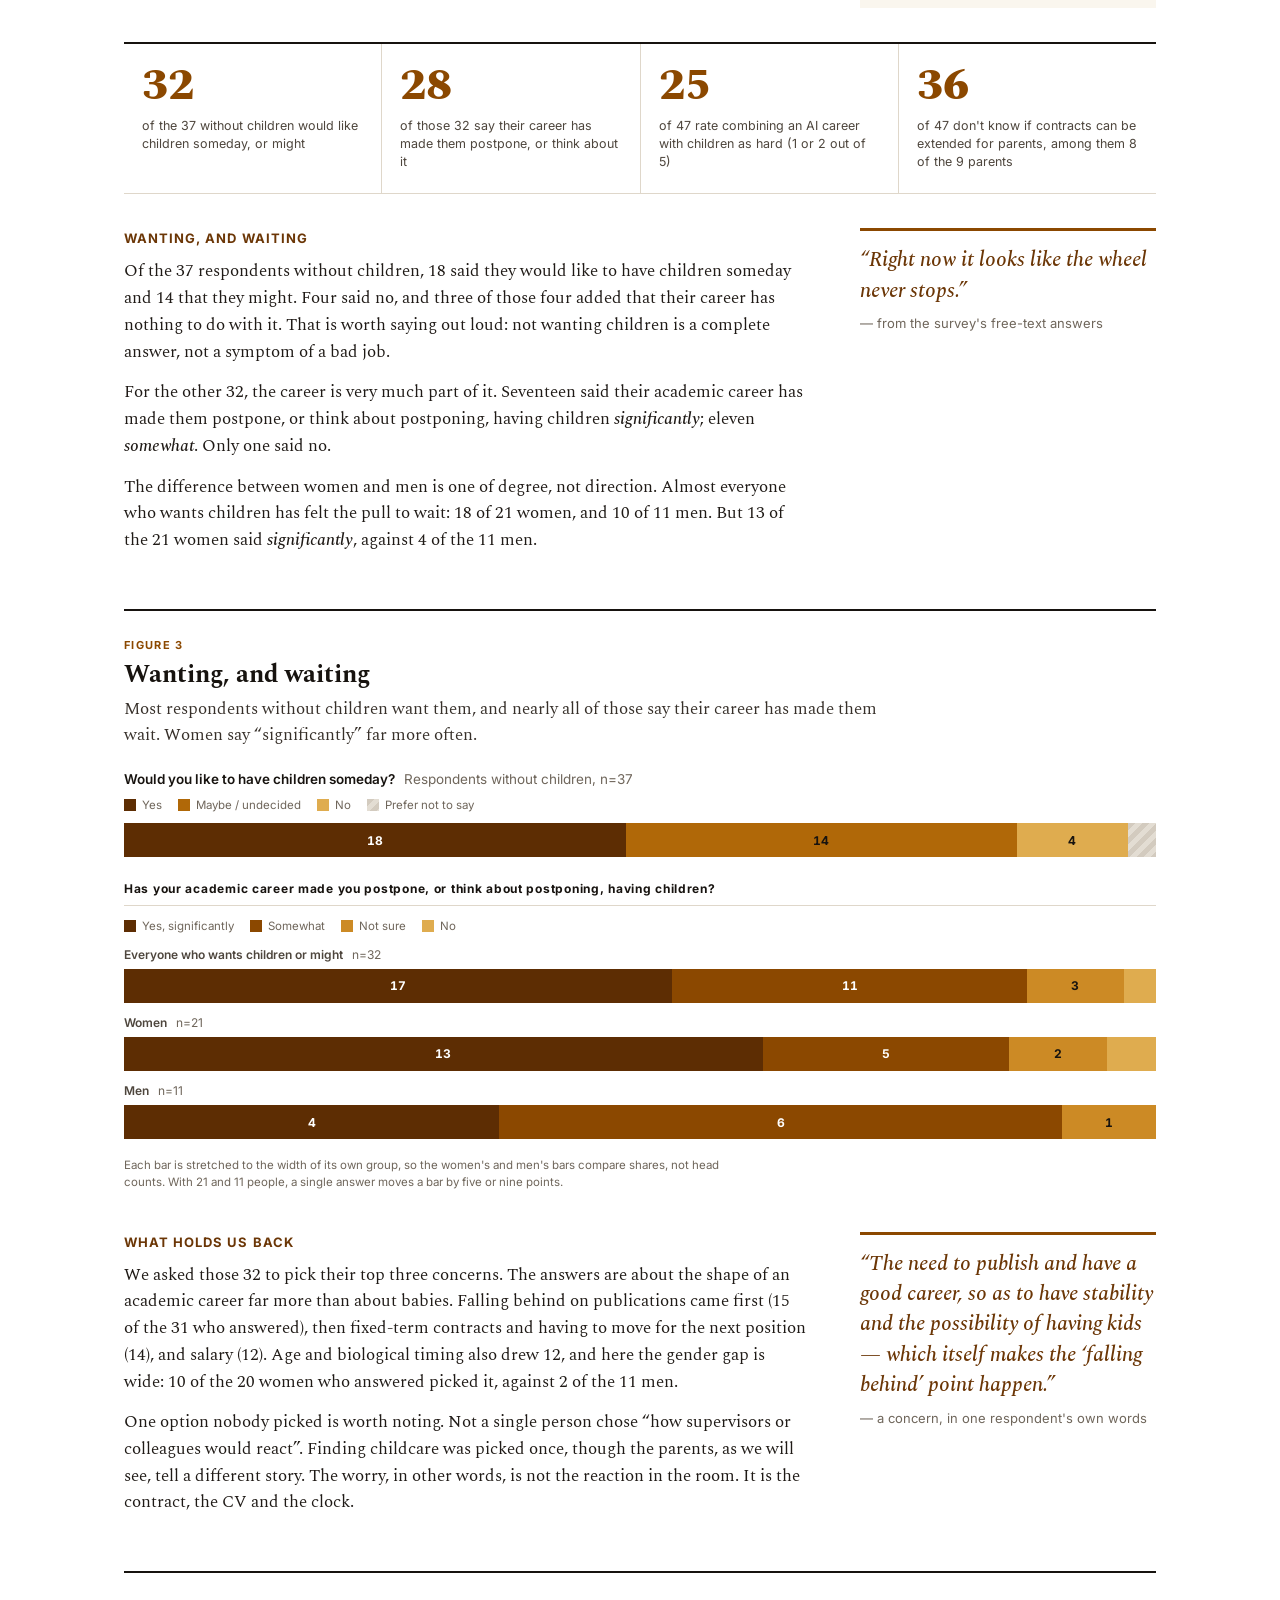
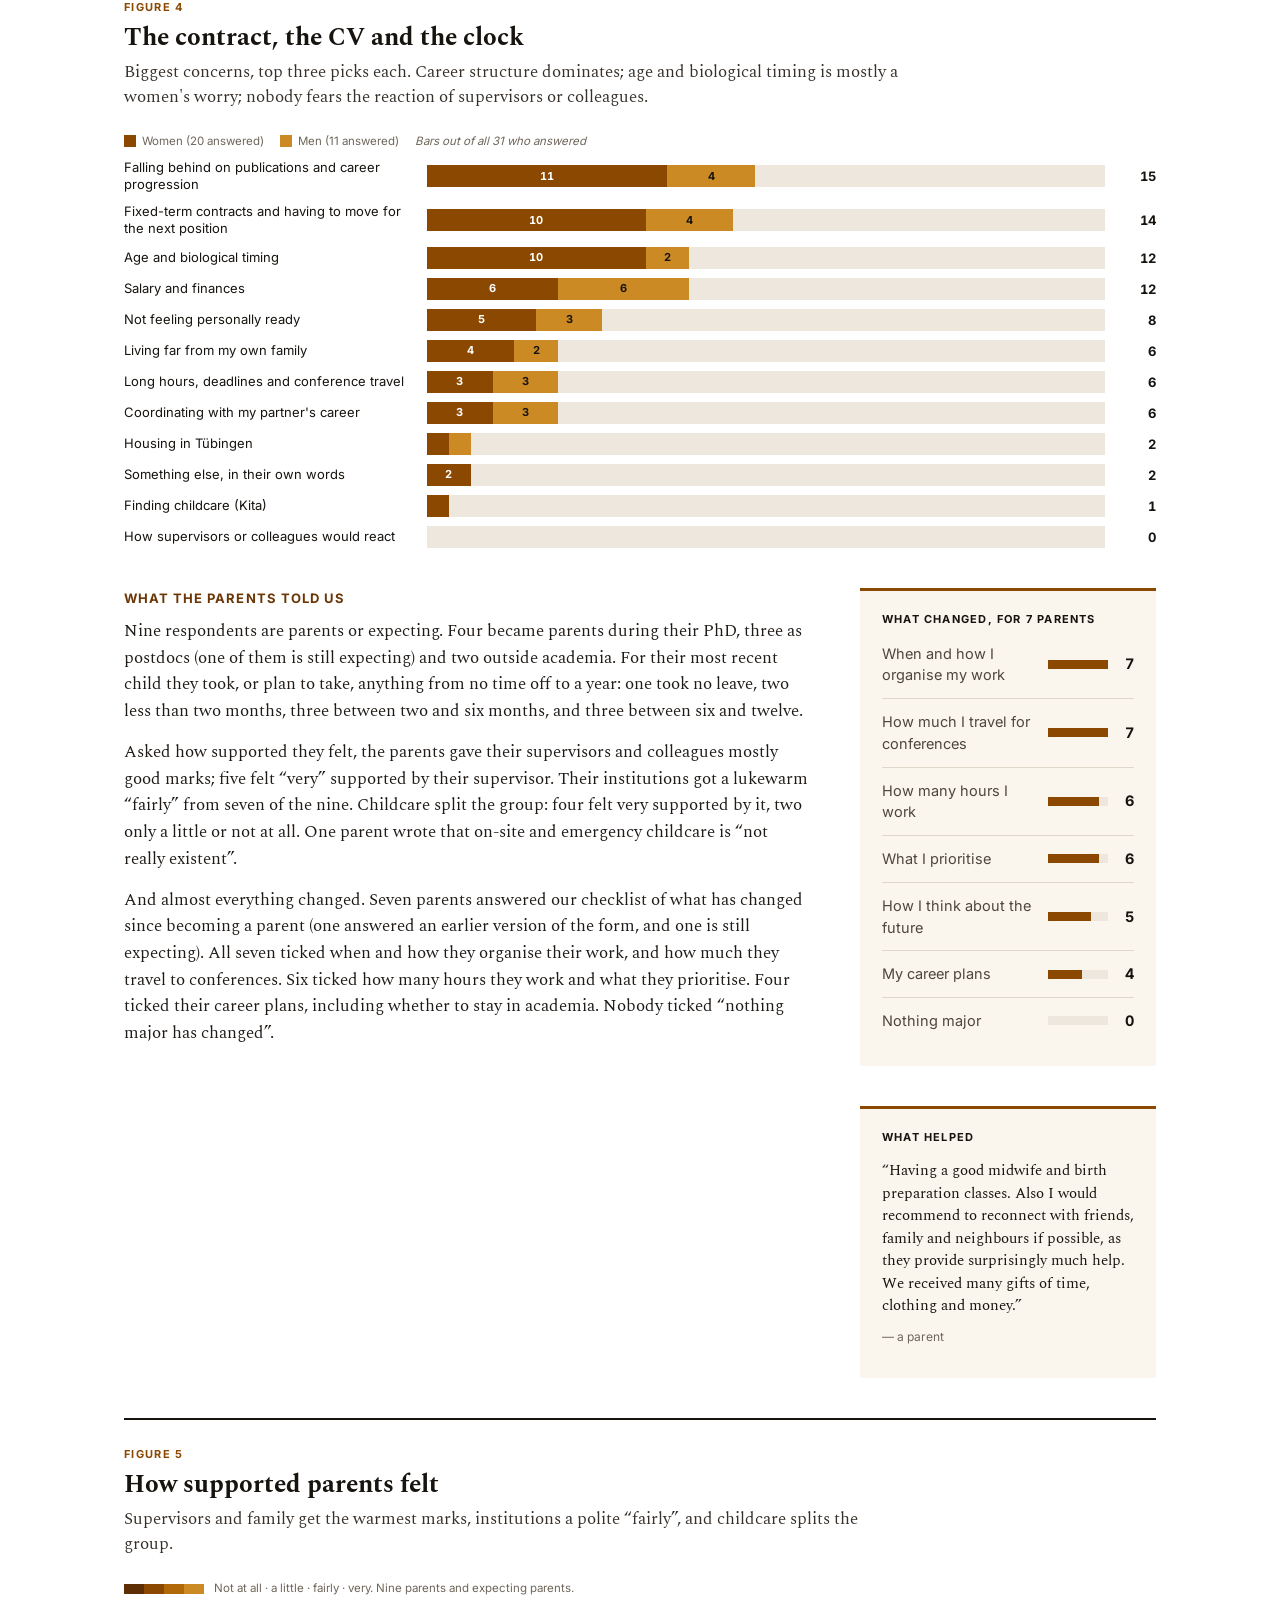
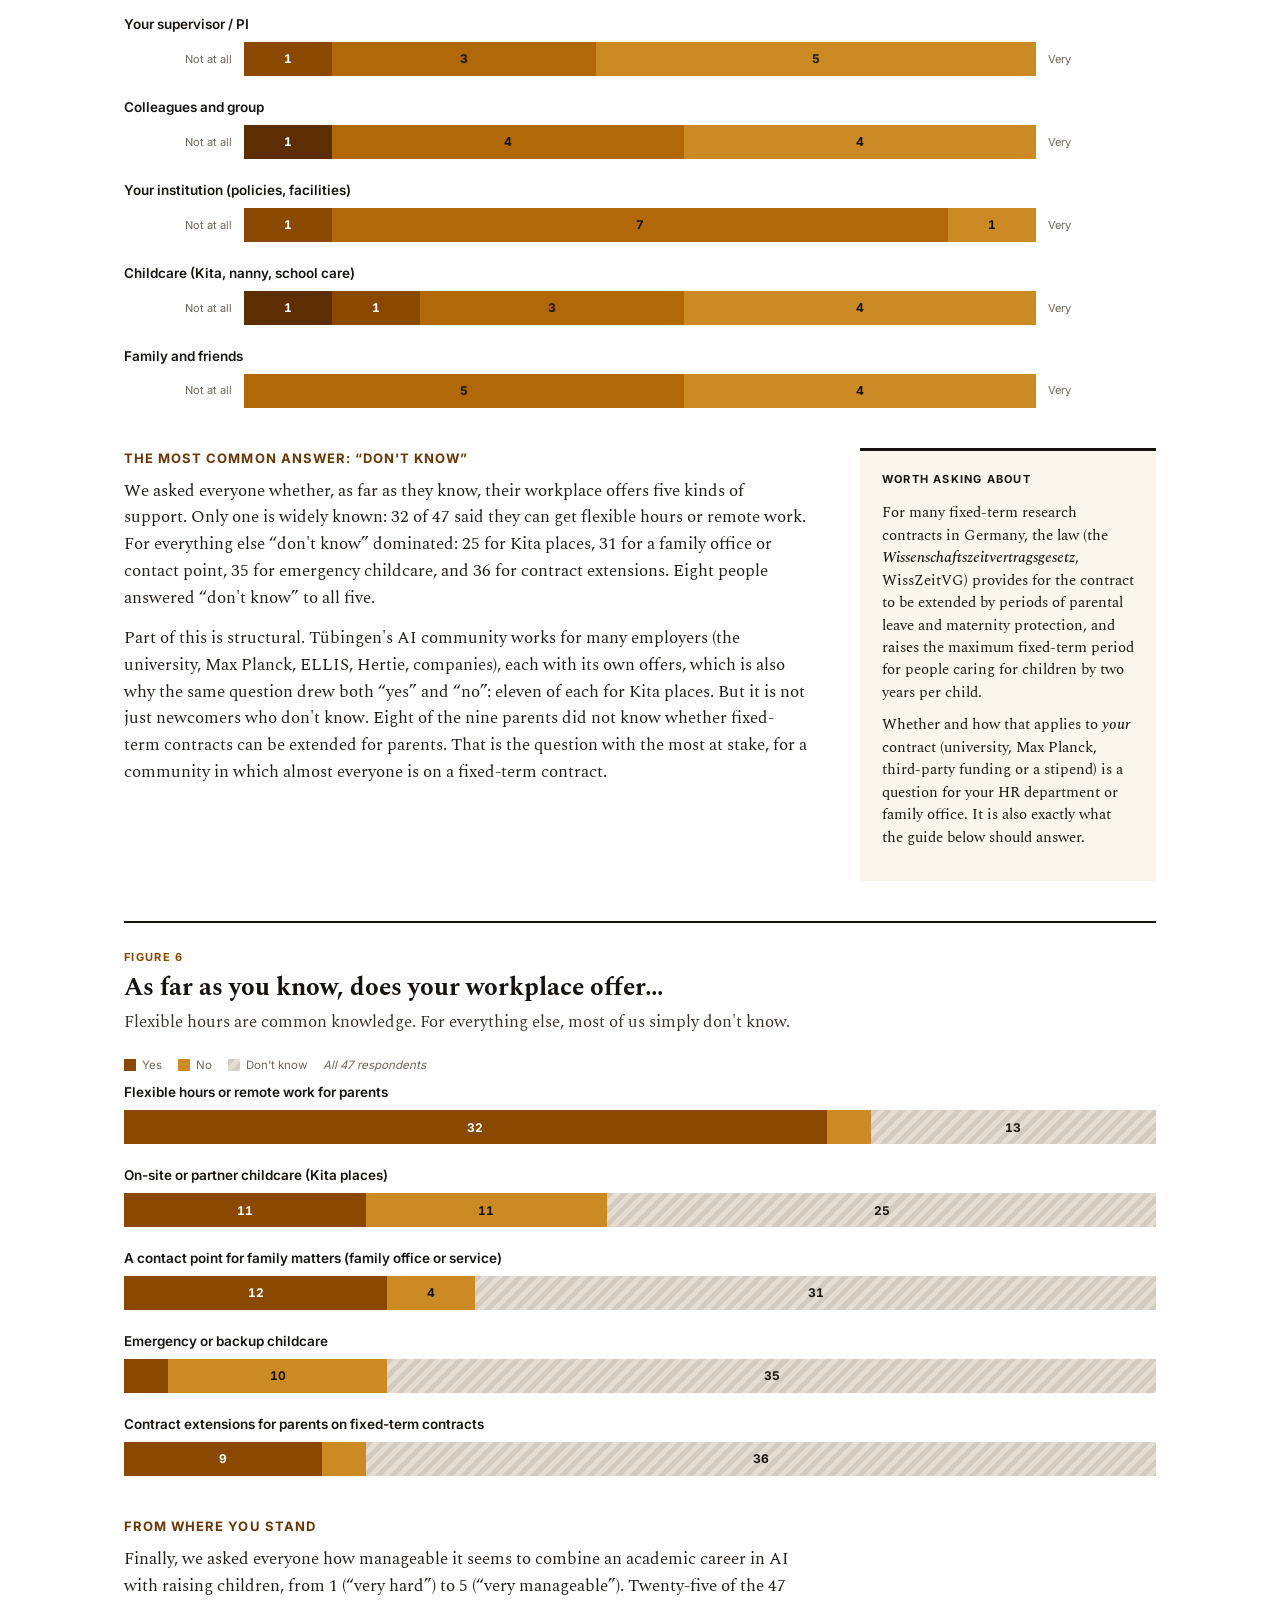
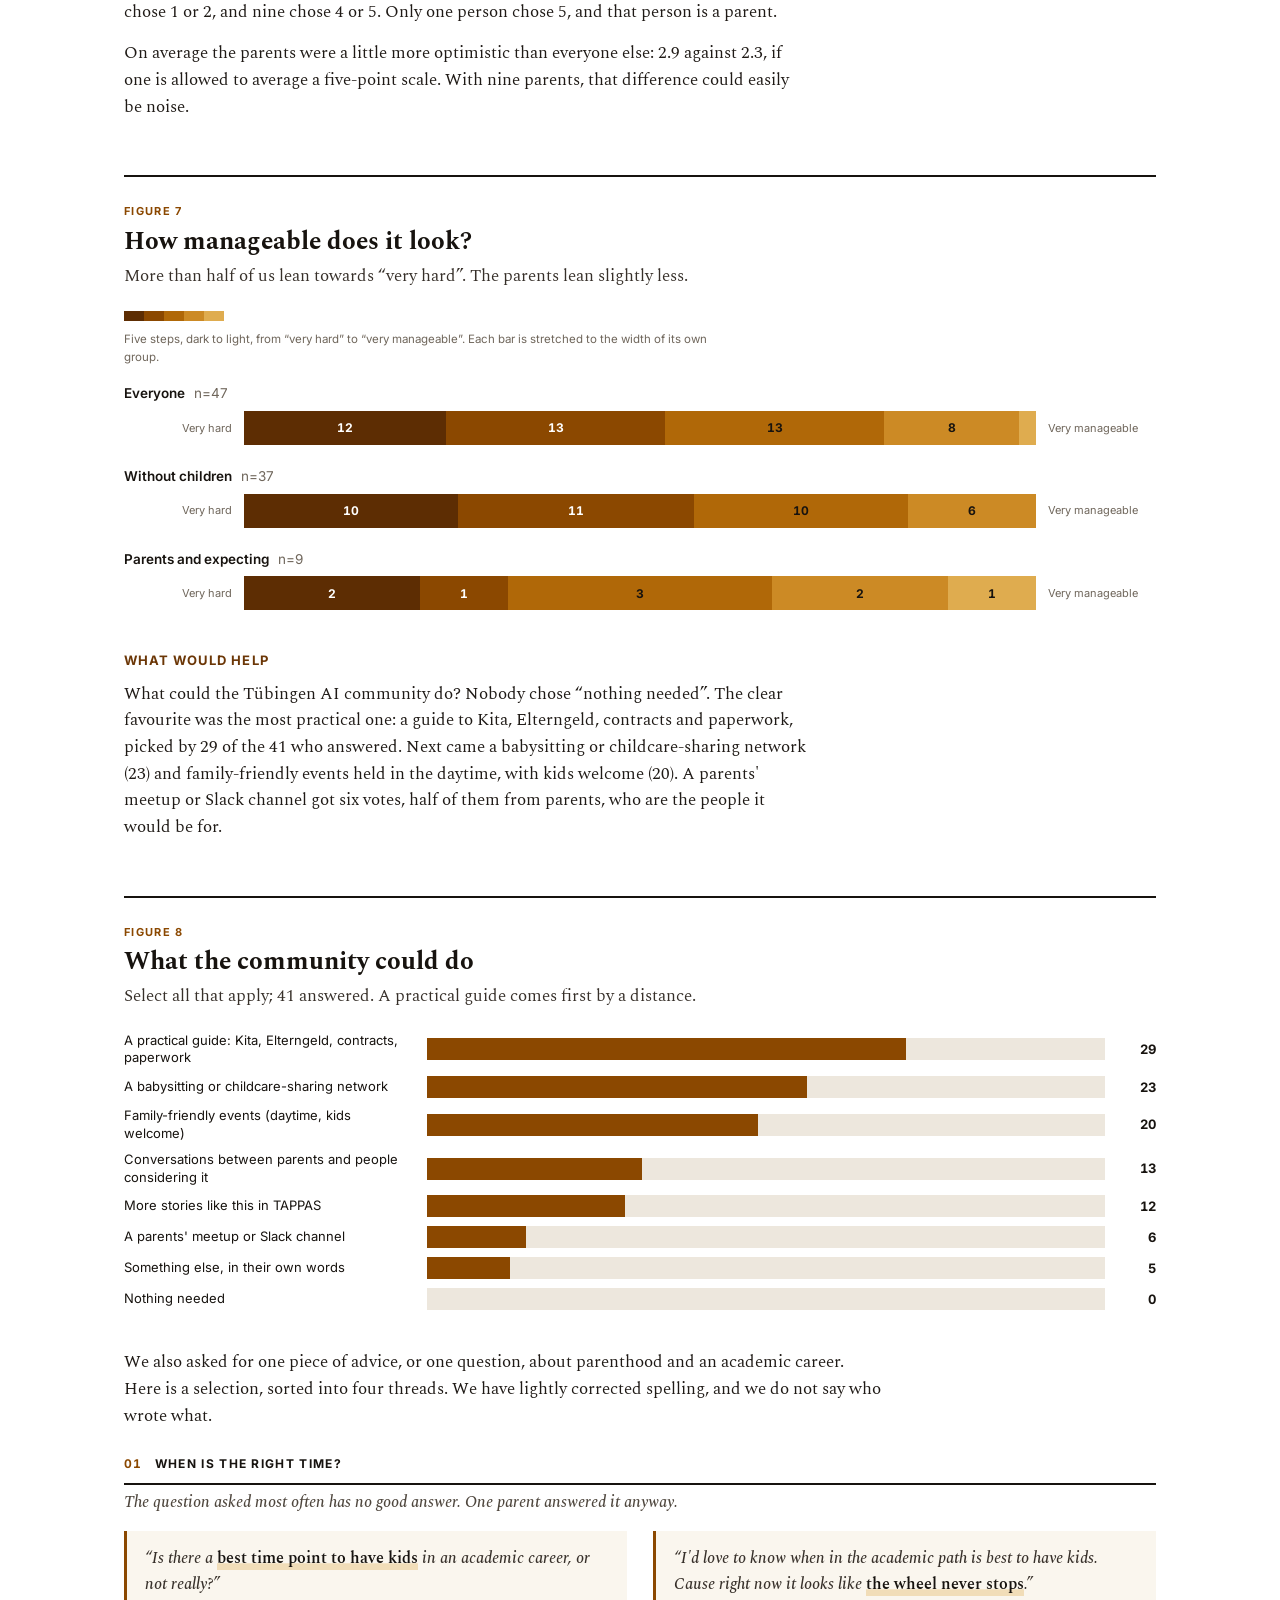
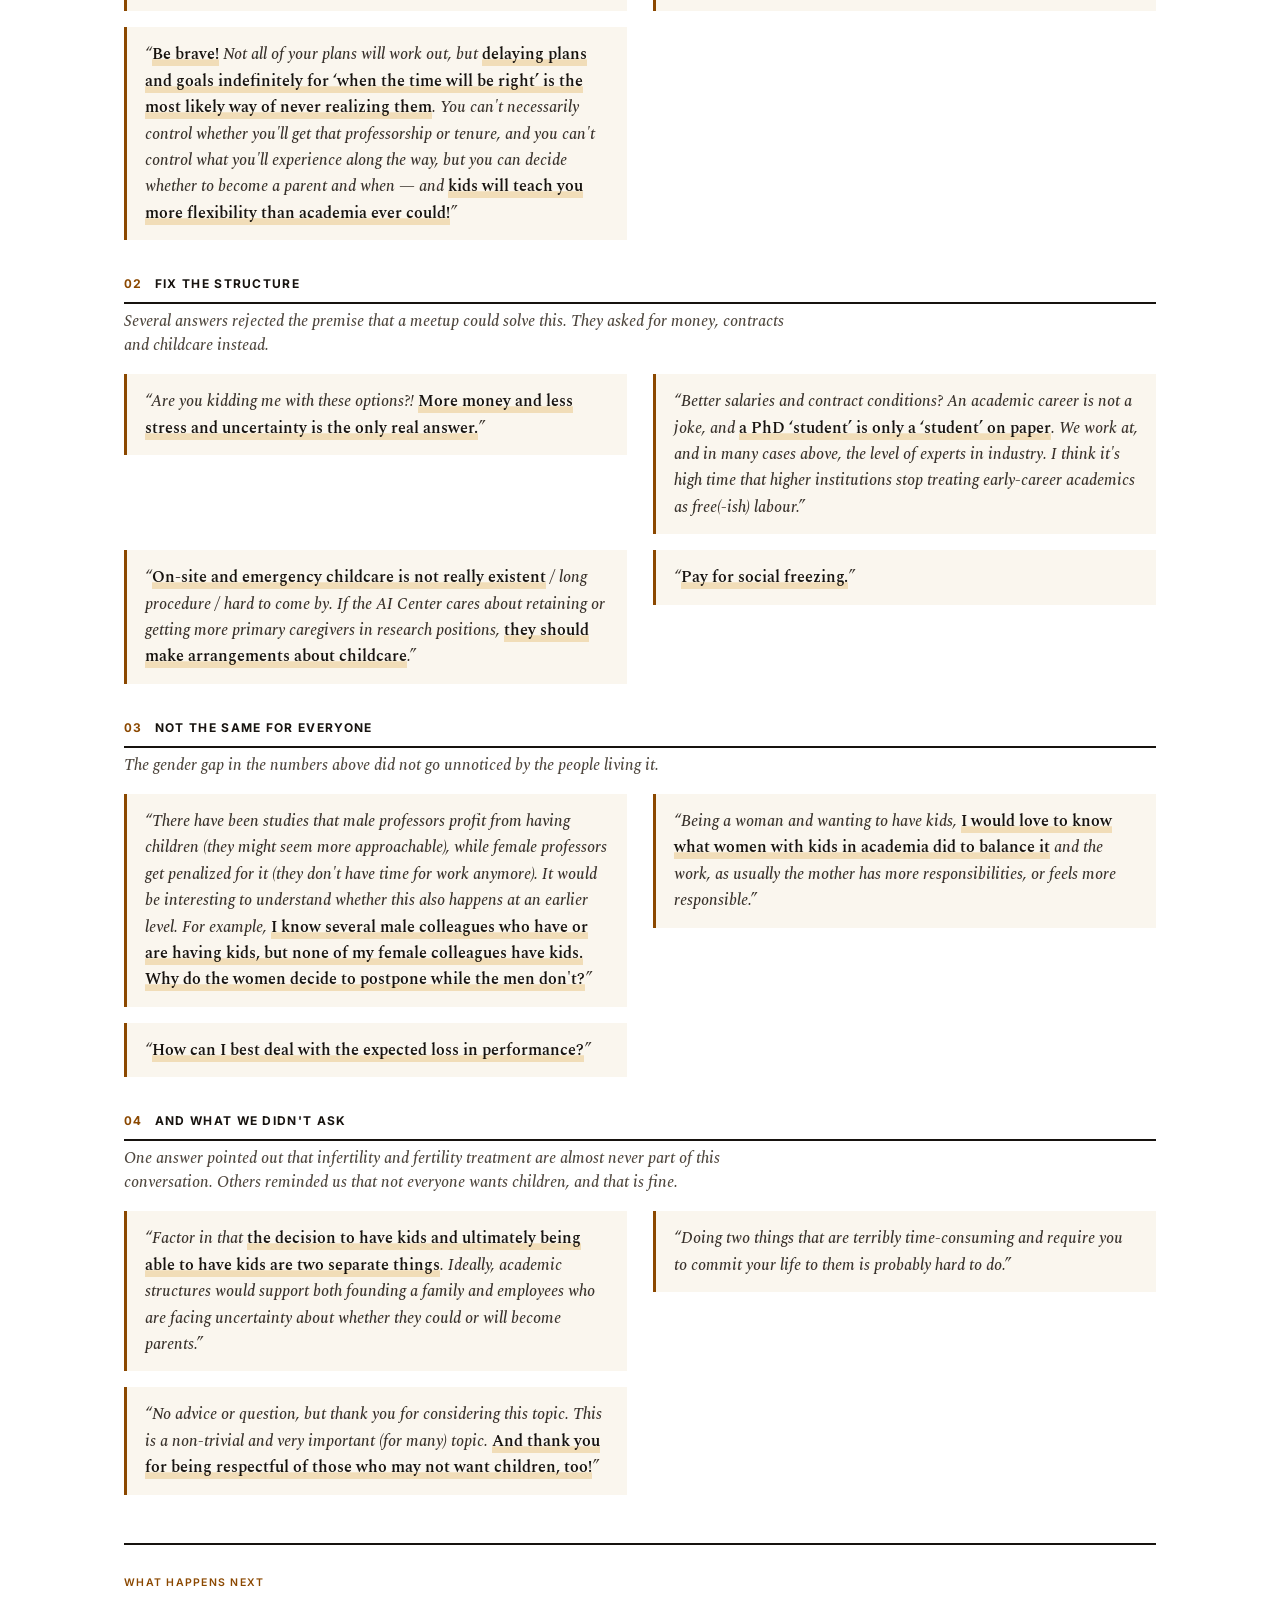
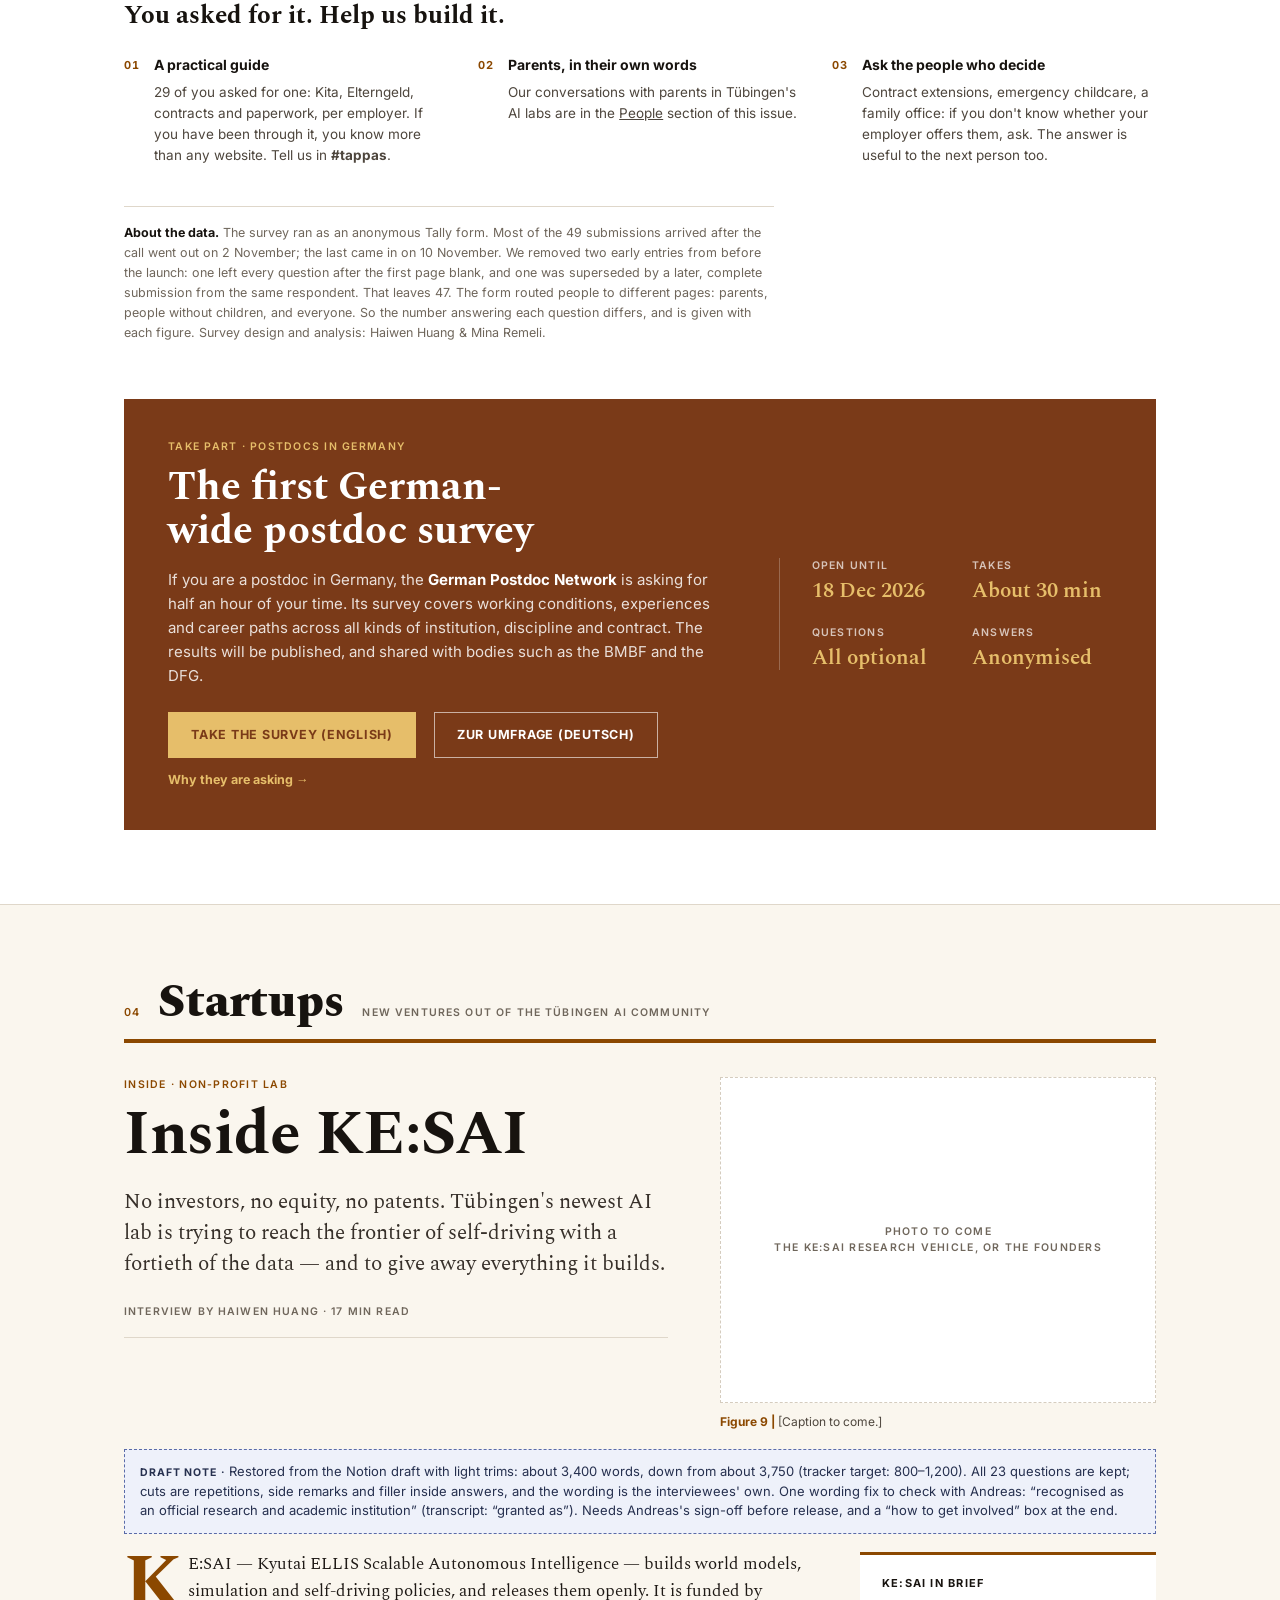
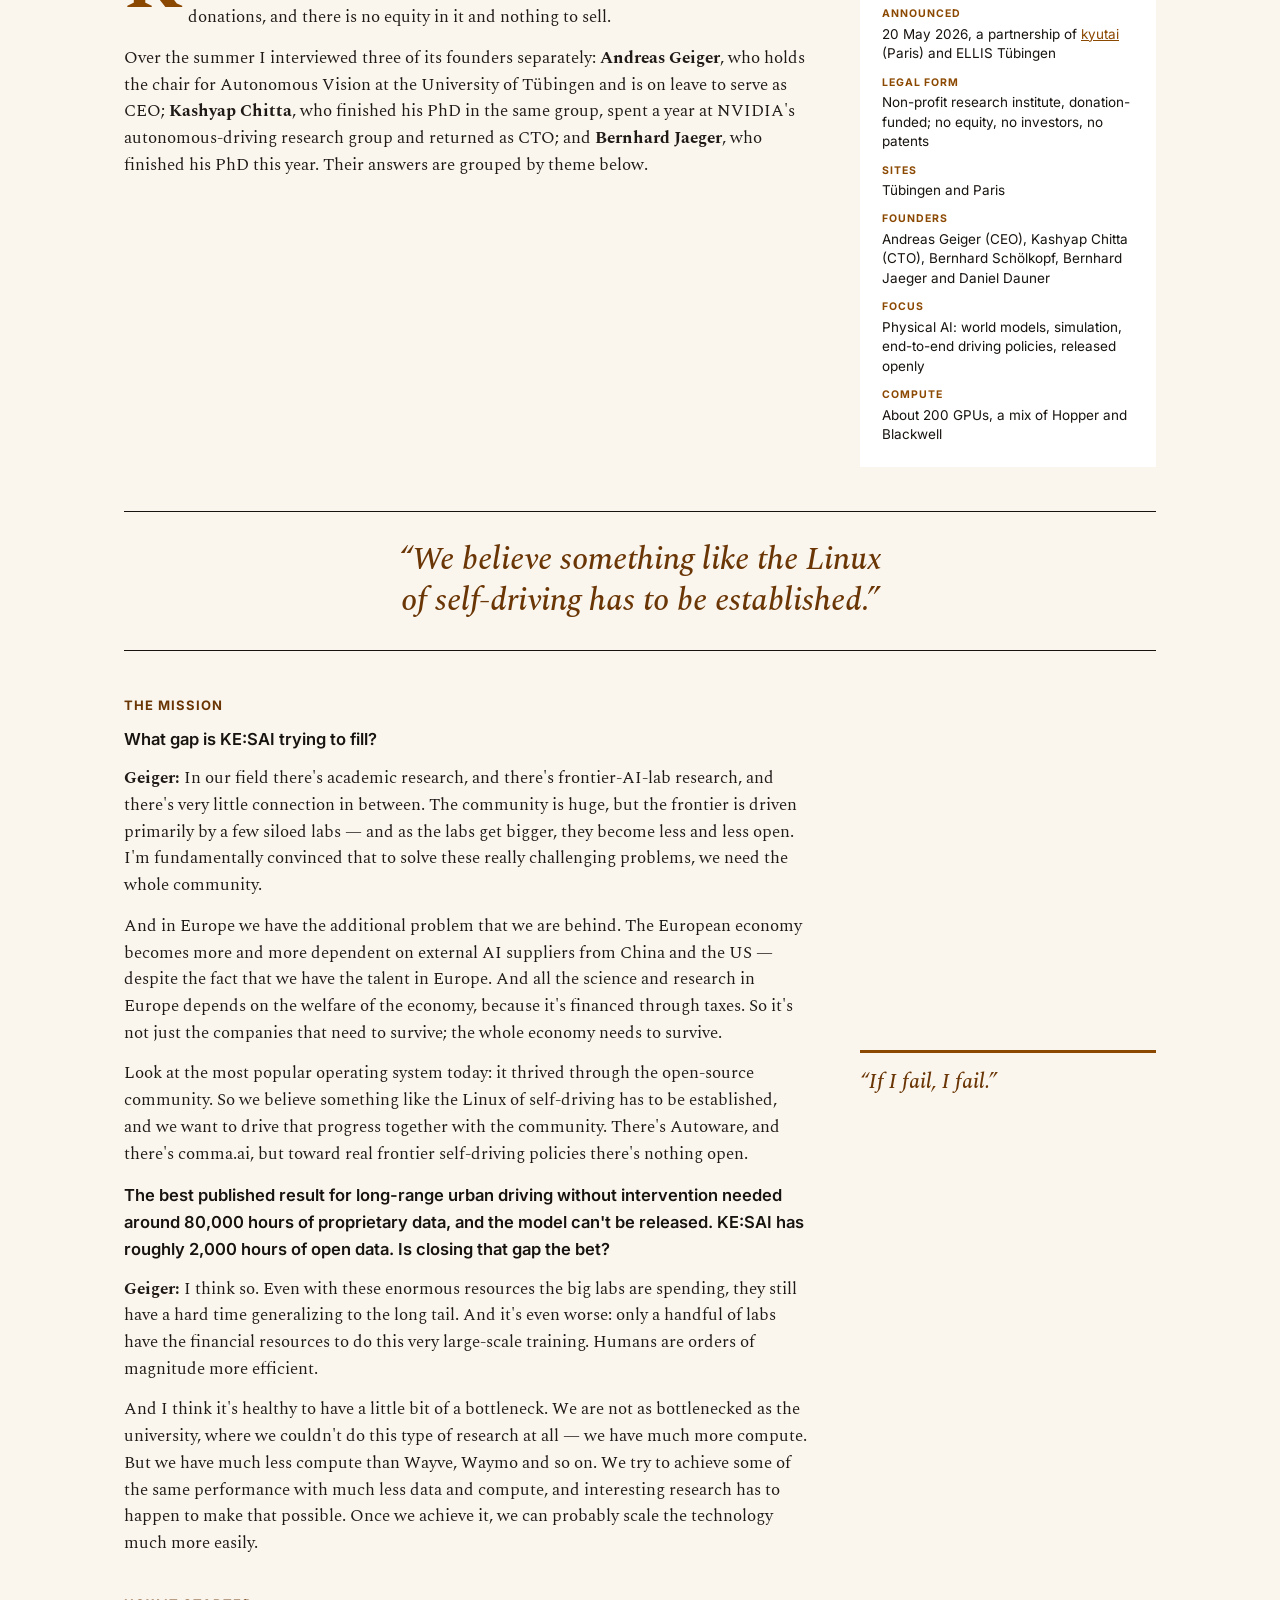
==== commit bcdd7aca: "Issue 2: contents name Photo of the Quarter, drop Masthead & Credits The 06 entry reads "Fun · Photo" ====
--- a/magazine/issue-2/index.html
+++ b/magazine/issue-2/index.html
@@ -118,10 +118,9 @@
         <li><a href="#numbers"><span class="n">03</span><span class="t">By the Numbers</span></a></li>
         <li><a href="#startups"><span class="n">04</span><span class="t">Startups</span></a></li>
         <li><a href="#research"><span class="n">05</span><span class="t">Research</span></a></li>
-        <li><a href="#fun"><span class="n">06</span><span class="t">Fun</span></a></li>
+        <li><a href="#photo-of-the-quarter"><span class="n">06</span><span class="t">Fun · Photo of the Quarter</span></a></li>
         <li><a href="#life"><span class="n">07</span><span class="t">Life</span></a></li>
         <li><a href="#culture"><span class="n">08</span><span class="t">Culture</span></a></li>
-        <li><a href="#credits"><span class="n">09</span><span class="t">Masthead &amp; Credits</span></a></li>
       </ul>
     </div>
   </section>
